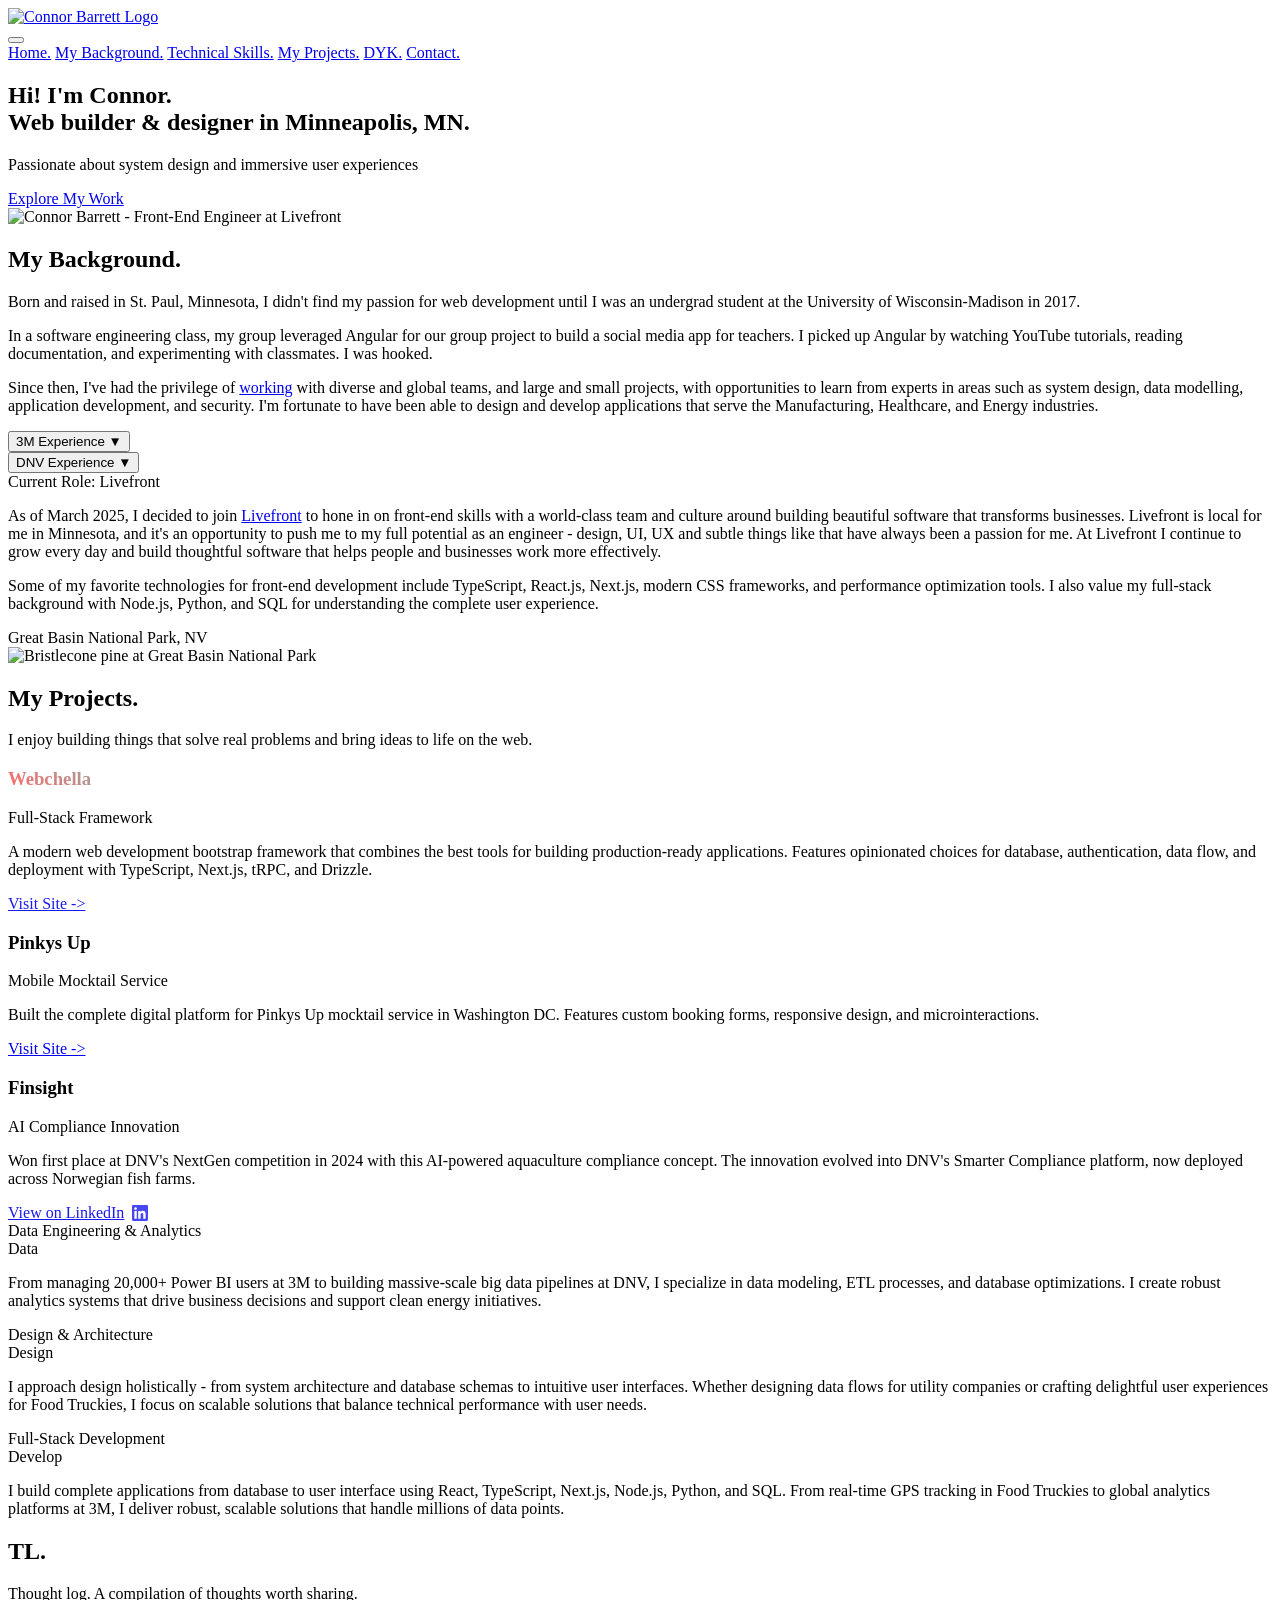
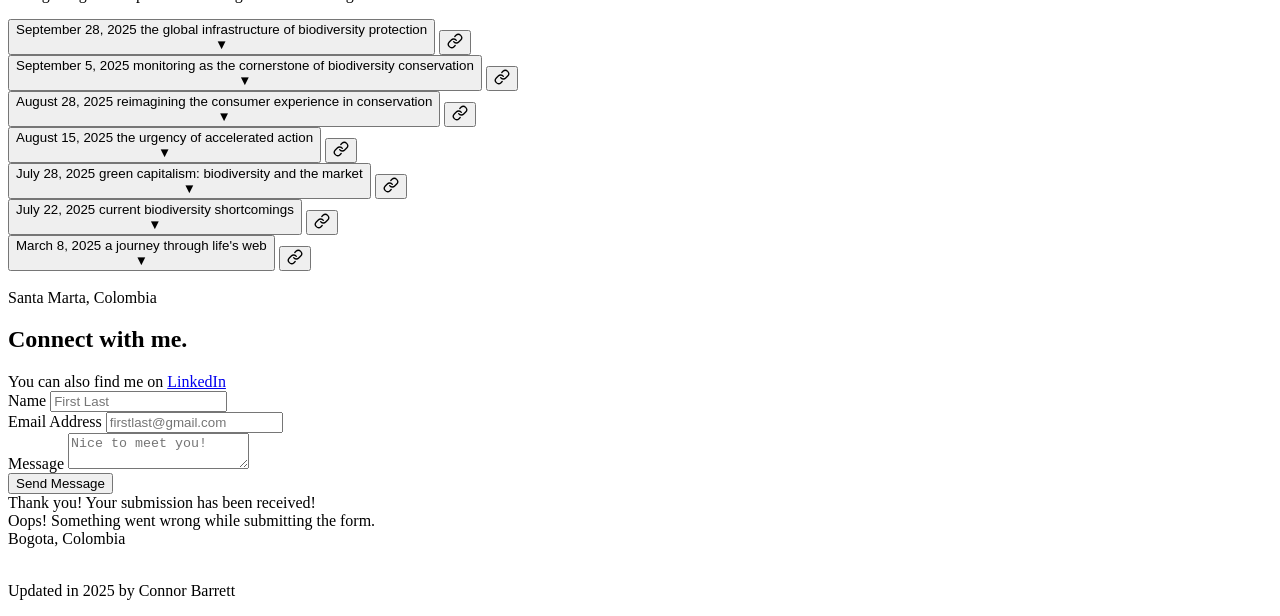
==== index.html @ 0212b841 "shipp" ====
<!DOCTYPE html>
<!--  Last Published: Fri Oct 13 2023 16:40:51 GMT+0000 (Coordinated Universal Time)  -->
<html
	data-wf-page="64d5a9bb33025ace07b22f1d"
	data-wf-site="64d5a9bb33025ace07b22ef1"
	lang="en"
>
	<head>
		<!-- Meta Tags -->
		<meta charset="utf-8" />
		<meta name="viewport" content="width=device-width, initial-scale=1" />
		<meta name="generator" content="Webflow" />
		
			<!-- Page Title & Description -->
	<title>Connor Barrett - Engineering and Design</title>
	<meta name="description" content="Engineering and Design based in Minneapolis, MN. Passionate about crafting exceptional digital products and innovative solutions. I specialize in full-stack development, thoughtful design, and user-centered technology." />
		
			<!-- Open Graph / Facebook -->
	<meta property="og:type" content="website" />
	<meta property="og:title" content="Connor Barrett - Engineering and Design" />
	<meta property="og:description" content="Engineering and Design based in Minneapolis, MN. Passionate about crafting exceptional digital products and innovative solutions. I specialize in full-stack development, thoughtful design, and user-centered technology." />
		
			<!-- Twitter -->
	<meta name="twitter:card" content="summary_large_image" />
	<meta property="twitter:title" content="Connor Barrett - Engineering and Design" />
	<meta property="twitter:description" content="Engineering and Design based in Minneapolis, MN. Passionate about crafting exceptional digital products and innovative solutions. I specialize in full-stack development, thoughtful design, and user-centered technology." />
		
		<!-- Stylesheets -->
		<link href="css/normalize.css" rel="stylesheet" type="text/css" />
		<link href="css/webflow.css" rel="stylesheet" type="text/css" />
		<link href="css/connor-freelance-portfolio-23-24.webflow.css" rel="stylesheet" type="text/css" />
		
		<!-- Font Loading -->
		<link href="https://fonts.googleapis.com" rel="preconnect" />
		<link href="https://fonts.gstatic.com" rel="preconnect" crossorigin="anonymous" />
		<script src="https://ajax.googleapis.com/ajax/libs/webfont/1.6.26/webfont.js" type="text/javascript"></script>
		<script type="text/javascript">
			WebFont.load({
				google: { families: ['Manrope:200,300'] },
			});
		</script>
		
		<!-- Webflow Touch Detection -->
		<script type="text/javascript">
			!(function (o, c) {
				var n = c.documentElement,
					t = ' w-mod-';
				(n.className += t + 'js'),
					('ontouchstart' in o ||
						(o.DocumentTouch && c instanceof DocumentTouch)) &&
						(n.className += t + 'touch');
			})(window, document);
		</script>
		
		<!-- Favicons -->
		<link href="images/favicon.jpg" rel="shortcut icon" type="image/x-icon" />
		<link href="images/webclip.jpg" rel="apple-touch-icon" />
	</head>
	<body class="body">
		<div class="page-wrapper">
			<!-- Navigation -->
			<nav class="navigation">
				<div class="container navigation w-container">
					<a href="#home-section" class="logo-link-block w-nav-brand" aria-label="Connor Barrett - Home">
						<img src="images/Logo.svg" loading="lazy" alt="Connor Barrett Logo" class="logo" />
					</a>
					
					<!-- Mobile Menu Toggle -->
					<div class="nav-menu-button-wrapper">
						<button 
							data-w-id="2a9767e0-55f4-2442-1fa4-bc8a669dc476"
							class="burger-icon"
							aria-label="Toggle Navigation Menu"
						>
							<div data-w-id="2a9767e0-55f4-2442-1fa4-bc8a669dc477" class="line"></div>
							<div data-w-id="2a9767e0-55f4-2442-1fa4-bc8a669dc478" class="line"></div>
							<div data-w-id="2a9767e0-55f4-2442-1fa4-bc8a669dc479" class="line"></div>
						</button>
						</div>
					</div>
				
				<!-- Mobile Navigation Menu -->
				<div class="nav-menu">
					<div class="nav-menu-links">
						<a href="#home-section" class="navlink mobile">Home.</a>
						<a href="#about-me-section" class="navlink mobile">My Background.</a>
						<a href="#technical-skills-section" class="navlink mobile">Technical Skills.</a>
						<a href="#work-section" class="navlink mobile">My Projects.</a>
						<a href="#thoughts-section" class="navlink mobile">DYK.</a>
						<a href="#contact-section" class="navlink mobile">Contact.</a>
					</div>
				</div>
			</nav>
			<!-- Hero Section -->
			<section id="home-section" class="header-section">
				<div class="container w-container">
					<div class="w-layout-grid hero-grid">
						<div id="w-node-b05ffe6e-9861-f0a0-88b8-6a9b6815ba67-07b22f1d" class="hero-content-wrapper">
							<h1 class="heading">
								Hi! I'm Connor.<br />
								Web builder & designer in Minneapolis, MN.
							</h1>
							<p class="hero-subtitle">
								Passionate about system design and immersive user experiences
							</p>
							<div class="hero-button-wrapper">
								<a href="#work-section" class="button primary w-button">
									Explore My Work
								</a>
							</div>
						</div>
						<div id="w-node-_3d297790-9ebf-1802-712e-7ce66433e97b-07b22f1d" class="hero-image-wrapper">
							<img
								src="images/mefrog.jpeg"
								loading="eager"
								height="500"
								alt="Connor Barrett - Front-End Engineer at Livefront"
								sizes="(max-width: 991px) 100vw, 331.18487548828125px"
								class="hero-image"
							/>
						</div>
					</div>
				</div>
			</section>

			<!-- About Me Section -->
			<section id="about-me-section" class="about-me-section">
        <div class="container w-container">
					<div class="w-layout-grid about-grid">
						<div id="w-node-b6344d16-67cd-8ffb-b37d-6e31b2d3bbd4-07b22f1d" class="about-content-block">
							<h2 class="heading-3">My Background.</h2>
							<p>
								Born and raised in St. Paul, Minnesota, I didn't find my passion for web development 
								until I was an undergrad student at the University of Wisconsin-Madison in 2017.
							</p>
							<p>
								In a software engineering class, my group leveraged Angular for our group project to 
								build a social media app for teachers. I picked up Angular by watching YouTube tutorials, 
								reading documentation, and experimenting with classmates. I was hooked.
							</p>
							<p>
								Since then, I've had the privilege of 
								<a href="https://www.linkedin.com/in/connorbarrett97/" target="_blank" class="link-4" rel="noopener">working</a>
								with diverse and global teams, and large and small projects, with opportunities to learn 
								from experts in areas such as system design, data modelling, application development, and security. 
								I'm fortunate to have been able to design and develop applications that serve the Manufacturing, 
								Healthcare, and Energy industries.
							</p>
							
							<!-- Expandable Experience Sections -->
							<div class="experience-accordion">
								<!-- 3M Experience -->
								<div class="experience-section">
									<button class="experience-toggle" onclick="toggleExperience('3m')">
										<span class="experience-title">3M Experience</span>
										<span class="experience-caret" id="caret-3m">▼</span>
									</button>
									<div class="experience-content" id="content-3m" style="display: none;">
										<p>
											Early in my career at <a href="https://www.3m.com/" target="_blank" class="link-2" rel="noopener">3M</a>, 
											I started scrappy and quickly grew into roles I never expected. I spearheaded internal web and mobile 
											projects for various business groups and the executive council, helping POC technologies for strategic 
											cloud providers and BI tooling for global operations. I became the global Power BI administrator, 
											overseeing more than 20,000 Power BI users and super users worldwide, while driving analytics and 
											strategic adoption of these tools across the company. Working out of the global headquarters in 
											Maplewood through COVID changes, my network grew quickly globally and I learned how to deliver 
											solutions that directly impact worldwide business operations.
										</p>
                </div>
              </div>

								<!-- DNV Experience -->
								<div class="experience-section">
									<button class="experience-toggle" onclick="toggleExperience('dnv')">
										<span class="experience-title">DNV Experience</span>
										<span class="experience-caret" id="caret-dnv">▼</span>
									</button>
									<div class="experience-content" id="content-dnv" style="display: none;">
										<p>
											Later, I moved to <a href="https://www.dnv.com/" target="_blank" class="link-2" rel="noopener">DNV</a> 
											where I was excited about the opportunity to lead web efforts for a highly talented engineering team 
											with great backend depth. I wore many hats across data engineering, data visualization, fullstack web 
											development, design, and infrastructure while building massive-scale systems that serve utility companies 
											across the US. We supported the data and analytics for massive energy efficiency and EV adoption programs 
											in an industry-leading way. Security became a huge focus for me at DNV, where I earned both green and red belt 
											certifications and mentored other engineers to gain security proficiency as cybersecurity became a core 
											business area for DNV in Europe and globally. I worked hard to enable modern experiences and reliable systems, 
											and we shared a passion for protecting the environment and supporting the clean energy transition at scale.
										</p>
										<p>
											I also won DNV's next-gen competition in the fall of 2024 in Oslo, Norway, where I worked in a team 
											of 4 with representation from Mexico, USA, UK, and Norway. We proposed a salmon farming analytics 
											solution to reduce salmon mortality through leveraging Akerbla's proprietary salmon testing data in 
											a tool that would give fish health experts everything they need to combat that crisis, expanding DNV's 
											presence in the aquaculture space where Norway dominates globally. We won that competition and the 
											project was funded to continue as an internal start-up.
										</p>
                </div>
              </div>

								<!-- Livefront Experience - Always Visible -->
								<div class="experience-section current-role">
									<div class="experience-title-static">Current Role: Livefront</div>
									<div class="experience-content-static">
										<p>
											As of March 2025, I decided to join <a href="https://www.livefront.com/" target="_blank" class="link-2" rel="noopener">Livefront</a> 
											to hone in on front-end skills with a world-class team and culture around building beautiful software 
											that transforms businesses. Livefront is local for me in Minnesota, and it's an opportunity to push 
											me to my full potential as an engineer - design, UI, UX and subtle things like that have always been 
											a passion for me. At Livefront I continue to grow every day and build thoughtful software that helps 
											people and businesses work more effectively.
										</p>
										<p>
											Some of my favorite technologies for front-end development include 
											TypeScript, React.js, Next.js, modern CSS frameworks, and performance optimization tools. 
											I also value my full-stack background with Node.js, Python, and SQL for understanding 
											the complete user experience.
							</p>
						</div>
									</div>
								</div>
									</div>
						<div class="clean-about-image-container">
										<div class="about-me-text-block">
											Great Basin National Park, NV
										</div>
										<img
											src="images/GreatBasinBristol.jpg"
											loading="lazy"
											width="1000"
								alt="Bristlecone pine at Great Basin National Park"
											srcset="
												images/GreatBasinBristol-p-500.jpg 500w,
												images/GreatBasinBristol.jpg       633w
											"
								sizes="(max-width: 991px) 100vw, 938.3333129882812px"
								class="clean-about-image"
										/>
						</div>
					</div>
				</div>
			</section>
			<!-- Projects Section -->
			<section id="work-section" class="work-section">
				<div class="container work-grid home w-container">
					<div class="w-layout-grid about-1-2-grid">
						<div
							id="w-node-_018a2444-cb25-d4d7-d8e2-d2c7281f2674-07b22f1d"
							class="work-section-wrapper"
						>
							<div class="work-content-wrapper">
								<h2 class="heading-2">My Projects.</h2>
								<p class="paragraph-2">
									I enjoy building things that solve real problems and 
									bring ideas to life on the web.
								</p>
							</div>
						</div>
						<div
							id="w-node-edc4a9d5-5b4b-f1f7-19f4-4e9c6376b2a2-07b22f1d"
							class="work-wrapper"
						>
							<div class="work-grid">
								<div class="work-project-wrapper">
									<div class="div-block-2">
										<h3 style="background: linear-gradient(45deg, #ff6b6b, #4ecdc4, #45b7d1, #96ceb4, #feca57, #ff9ff3, #54a0ff); -webkit-background-clip: text; -webkit-text-fill-color: transparent; background-clip: text;">Webchella</h3>
										<div class="role-wrapper">
											<div class="pinkys-up-label" style="color: var(--powder-blue);">
												Full-Stack Framework
											</div>
										</div>
										<p class="paragraph large">
											A modern web development bootstrap framework that combines the best tools for building production-ready applications. Features opinionated choices for database, authentication, data flow, and deployment with TypeScript, Next.js, tRPC, and Drizzle.
										</p>
									</div>
									<a
										href="https://webchella.dev/"
										target="_blank"
										class="pinkys-up-text-button w-inline-block"
										rel="noopener"
										style="opacity: 0.9;"
									>
										<div class="pinkys-up-button-visit-site" style="color: var(--powder-blue);">
											Visit Site -&gt;
										</div>
									</a>
								</div>
							</div>
							<div class="work-grid">
								<div class="work-project-wrapper">
									<div class="div-block-2">
										<h3>Pinkys Up</h3>
										<div class="role-wrapper">
											<div class="pinkys-up-label">
												Mobile Mocktail Service
											</div>
										</div>
										<p class="paragraph large">
											Built the complete digital platform for Pinkys Up mocktail service in Washington DC. 
											Features custom booking forms, responsive design, and microinteractions.
										</p>
									</div>
									<a
										href="https://www.pinkysup.social/"
										target="_blank"
										class="pinkys-up-text-button w-inline-block"
										rel="noopener"
									>
										<div class="pinkys-up-button-visit-site">
											Visit Site -&gt;
										</div>
									</a>
								</div>
							</div>
							<div class="work-grid">
								<div class="work-project-wrapper">
									<div class="div-block-2">
										<h3>Finsight</h3>
										<div class="role-wrapper">
											<div class="pinkys-up-label" style="color: var(--powder-blue);">
												AI Compliance Innovation
											</div>
										</div>
										<p class="paragraph large">
											Won first place at DNV's NextGen competition in 2024 with this AI-powered aquaculture 
											compliance concept. The innovation evolved into DNV's Smarter Compliance platform, now 
											deployed across Norwegian fish farms.
										</p>
									</div>
									<a
										href="https://www.linkedin.com/posts/remi-eriksen_decarbonization-digitalization-ai-ugcPost-7240029115322449922-hwOx"
										target="_blank"
										class="pinkys-up-text-button w-inline-block"
										rel="noopener"
										style="opacity: 0.9;"
									>
										<div class="pinkys-up-button-visit-site" style="color: var(--powder-blue); display: flex; align-items: center; gap: 8px;">
											<span>View on LinkedIn</span>
											<svg width="16" height="16" viewBox="0 0 24 24" fill="currentColor" style="opacity: 0.8;">
												<path d="M20.447 20.452h-3.554v-5.569c0-1.328-.027-3.037-1.852-3.037-1.853 0-2.136 1.445-2.136 2.939v5.667H9.351V9h3.414v1.561h.046c.477-.9 1.637-1.85 3.37-1.85 3.601 0 4.267 2.37 4.267 5.455v6.286zM5.337 7.433c-1.144 0-2.063-.926-2.063-2.065 0-1.138.92-2.063 2.063-2.063 1.14 0 2.064.925 2.064 2.063 0 1.139-.925 2.065-2.064 2.065zm1.782 13.019H3.555V9h3.564v11.452zM22.225 0H1.771C.792 0 0 .774 0 1.729v20.542C0 23.227.792 24 1.771 24h20.451C23.2 24 24 23.227 24 22.271V1.729C24 .774 23.2 0 22.222 0h.003z"/>
											</svg>
										</div>
									</a>
								</div>
							</div>
						</div>
					</div>
				</div>
			</section>
			<!-- Technical Skills Section -->
			<section id="technical-skills-section" class="services-detailed-section">
				<div class="container w-container">
					<div class="w-layout-grid pricing-grid">
						<div
							id="w-node-fa12bce4-c423-531b-b444-36b922574f55-07b22f1d"
							class="data-pricing-block"
						>
							<div class="pricing-card">
								<div class="pricing-header">
									<div class="engineering-price-info">
										Data Engineering &amp; Analytics
									</div>
									<div class="price-tag">Data</div>
								</div>
								<p class="pricing-paragraph">
									From managing 20,000+ Power BI users at 3M to building massive-scale 
									big data pipelines at DNV, I specialize in data modeling, ETL processes, 
									and database optimizations. I create robust analytics systems that 
									drive business decisions and support clean energy initiatives.
								</p>
							</div>
						</div>
						<div
							id="w-node-_3f0e463a-9b9d-a823-cd01-340af8b90448-07b22f1d"
							class="ux-pricing-block"
						>
							<div class="pricing-card">
								<div class="pricing-header">
									<div class="ux-price-info">
										Design &amp; Architecture
									</div>
									<div class="price-tag">Design</div>
								</div>
								<p class="pricing-paragraph">
									I approach design holistically - from system architecture and database 
									schemas to intuitive user interfaces. Whether designing data flows for 
									utility companies or crafting delightful user experiences for Food Truckies, 
									I focus on scalable solutions that balance technical performance with user needs.
								</p>
							</div>
						</div>
						<div
							id="w-node-_8953ced6-d010-3fdd-ed02-9ec3e64f897f-07b22f1d"
							class="web-dev-pricing-block"
						>
							<div class="pricing-card">
								<div class="pricing-header">
									<div class="dev-pricing-title">
										Full-Stack Development
									</div>
									<div class="price-tag">Develop</div>
								</div>
								<p class="pricing-paragraph">
									I build complete applications from database to user interface using 
									React, TypeScript, Next.js, Node.js, Python, and SQL. From real-time 
									GPS tracking in Food Truckies to global analytics platforms at 3M, 
									I deliver robust, scalable solutions that handle millions of data points.
								</p>
							</div>
						</div>
					</div>
				</div>
			</section>
			<!-- Thoughts Section -->
			<section id="thoughts-section" class="work-section dyk-section">
				<div class="container work-grid home w-container">
					<div class="w-layout-grid about-1-2-grid">
						<div class="work-section-wrapper">
							<div class="work-content-wrapper">
								<h2 class="heading-2">TL.</h2>
								<p class="paragraph-2">
									Thought log. A compilation of thoughts worth sharing.
								</p>
							</div>
						</div>
						<div class="work-wrapper">
							<div class="work-grid">
								<div class="work-project-wrapper dyk-coming-soon">
									<div class="div-block-2">
										<!-- First Article (Newest): The Global Infrastructure of Biodiversity Protection -->
										<div class="experience-section article-entry" id="global-infrastructure-biodiversity-protection">
											<div class="article-header">
												<button class="experience-toggle article-toggle" onclick="toggleArticle('global-infrastructure-biodiversity-protection')" aria-label="Toggle Global Infrastructure article">
													<div class="article-title-container">
														<span class="article-date">September 28, 2025</span>
														<span class="experience-title">the global infrastructure of biodiversity protection</span>
													</div>
													<span class="experience-caret" id="global-infrastructure-biodiversity-protection-caret">▼</span>
												</button>
												<button 
													class="article-share-button" 
													onclick="copyArticleLink('global-infrastructure-biodiversity-protection')" 
													aria-label="Copy article link"
													title="Copy link"
													id="global-infrastructure-biodiversity-protection-share-btn"
												>
													<svg class="link-icon" width="16" height="16" viewBox="0 0 24 24" fill="none" stroke="currentColor" stroke-width="2" stroke-linecap="round" stroke-linejoin="round">
														<path d="M10 13a5 5 0 0 0 7.54.54l3-3a5 5 0 0 0-7.07-7.07l-1.72 1.71"></path>
														<path d="M14 11a5 5 0 0 0-7.54-.54l-3 3a5 5 0 0 0 7.07 7.07l1.71-1.71"></path>
													</svg>
													<svg class="check-icon" width="16" height="16" viewBox="0 0 24 24" fill="none" stroke="currentColor" stroke-width="2" stroke-linecap="round" stroke-linejoin="round" style="display: none;">
														<polyline points="20 6 9 17 4 12"></polyline>
													</svg>
												</button>
											</div>
											<div class="experience-content" id="global-infrastructure-biodiversity-protection-content" style="display: none;">
												<p class="paragraph large">
													Around the world, conservation efforts are increasingly combining traditional ecological knowledge with modern technology. From indigenous territories in the Amazon to community-managed forests in Asia, local communities are using satellite imagery, species tracking, and digital platforms to protect ecosystems their ancestors have stewarded for generations. This represents an unprecedented global movement to protect Earth's biodiversity—a movement that spans continents, connects markets, and combines ancient wisdom with cutting-edge technology.
												</p>
												<h4 style="margin-top: 30px;">Global Framework and International Policy</h4>
												<p class="paragraph large">
													The Convention on Biological Diversity (CBD) serves as the cornerstone of international biodiversity protection. Established at the 1992 Rio Earth Summit and now encompassing 196 parties, the CBD coordinates global action through three fundamental objectives: conserving biodiversity, ensuring sustainable resource use, and promoting equitable benefit sharing.
												</p>
												<p class="paragraph large">
													December 2022 marked a watershed moment with the Kunming-Montreal Global Biodiversity Framework (GBF) at COP15. The framework established 23 concrete targets for 2030, including the protection of 30% of Earth's land and oceans, reduction of invasive species introduction by 50%, and mobilization of $200 billion annually for conservation. Perhaps most ambitiously, it calls for redirecting $500 billion in harmful subsidies toward nature-positive activities.
												</p>
												<p class="paragraph large">
													Supporting this framework, the United Nations Development Programme (UNDP) operates the crucial Biodiversity and Ecosystem Services Network (BES-Net) in over 40 countries. The UNEP World Conservation Monitoring Centre (UNEP-WCMC) provides technical infrastructure through its Integrated Biodiversity Assessment Tool (IBAT), tracking data for over 1.2 million species across 265,000 protected sites.
												</p>
												<h4 style="margin-top: 30px;">Regional Policy and Implementation</h4>
												<p class="paragraph large">
													The European Union leads in regulatory frameworks through several groundbreaking initiatives. The Corporate Sustainability Reporting Directive (CSRD) mandates detailed biodiversity impact reporting from companies. The EU Taxonomy for Sustainable Activities provides the world's first comprehensive framework for classifying environmentally sustainable economic activities.
												</p>
												<p class="paragraph large">
													Brazil's Indigenous Territories Program demonstrates remarkable success in community-based conservation, managing 6.4 million hectares and achieving a 66% reduction in deforestation within protected areas. The program combines traditional knowledge with modern monitoring techniques, serving as a model for indigenous-led conservation globally.
												</p>
												<p class="paragraph large">
													Costa Rica's Payments for Environmental Services (PES) program shows how national policy can drive landscape-scale restoration. Through direct payments to landowners for ecosystem services, Costa Rica has increased its forest cover from 21% to 60% of national territory. This success has inspired over 40 countries to develop similar programs.
												</p>
												<h4 style="margin-top: 30px;">The Voluntary Biodiversity Credit Market</h4>
												<p class="paragraph large">
													The voluntary biodiversity credit (VBC) market represents a crucial innovation in conservation finance, currently valued at $3.5 billion and projected to reach $18 billion by 2030. Unlike carbon credits, which measure a single metric, biodiversity credits must account for multiple factors including ecosystem health, species richness, and community benefits.
												</p>
												<p class="paragraph large">
													The VBC market operates through four interconnected components: supply side project developers, demand side corporate buyers, market enablers like technology platforms, and market integrity organizations ensuring credibility and transparency.
												</p>
												<p class="paragraph large">
													European Credit Initiatives include Finland's Habitat Bank pioneering regulatory-driven biodiversity credits, the UK Environment Bank's platform facilitating mandatory biodiversity net gain, and Switzerland's RSBC developing credits for alpine ecosystem restoration.
												</p>
												<p class="paragraph large">
													The VBC market faces several key challenges: the need for standardized biodiversity metrics, high transaction costs for small projects, complex verification requirements, and limited market liquidity. Emerging solutions include simplified validation processes, technology-enabled monitoring, integrated carbon-biodiversity credits, and blockchain-based transparency systems.
												</p>
												<h4 style="margin-top: 30px;">Private Sector Leadership</h4>
												<p class="paragraph large">
													The Taskforce on Nature-related Financial Disclosures (TNFD) leads transformation through its comprehensive framework for assessing and reporting nature-related risks. Released in March 2024, the TNFD framework provides standardized metrics for measuring biodiversity impact and guidance for incorporating biodiversity into business strategies.
												</p>
												<p class="paragraph large">
													The Business for Nature coalition, representing companies with combined revenue exceeding $4.1 trillion, advocates for stronger policy action on biodiversity. The Finance for Biodiversity Pledge, signed by over 110 financial institutions representing €16.5 trillion in assets, demonstrates the financial sector's growing engagement.
												</p>
												<p class="paragraph large">
													Industry-specific innovations show promise. Agricultural companies like Olam International pioneer landscape-level approaches through their AtSource platform providing transparency across 30 countries. Mining companies partner with conservation organizations to ensure net positive impact on biodiversity. The fashion industry's Fashion Pact commits to zero deforestation and protecting critical ecosystems.
												</p>
												<h4 style="margin-top: 30px;">Technology & Innovation</h4>
												<p class="paragraph large">
													Technological advancement is transforming how we monitor and protect biodiversity. The Global Forest Watch platform combines satellite technology with ground-level data to provide real-time forest monitoring, processing over 10 million new data points daily.
												</p>
												<p class="paragraph large">
													Environmental DNA (eDNA) analysis has revolutionized species monitoring, reducing costs by 40% since 2020 while dramatically improving detection accuracy. Companies like NatureMetrics and Spygen are scaling this technology globally, making comprehensive biodiversity assessment more accessible.
												</p>
												<p class="paragraph large">
													The Global Biodiversity Information Facility (GBIF) now provides free access to over 2.1 billion species occurrence records, while platforms like iNaturalist enable citizen science contributions to global biodiversity monitoring.
												</p>
												<p class="paragraph large">
													Different regions show varying approaches to technology adoption. Brazil's PRODES and DETER systems set new standards for national-scale monitoring, combining satellite data with machine learning. India's M-STrIPES platform enables real-time monitoring of tiger populations. European technology leadership shows in advanced integration platforms like the EU Knowledge Centre for Biodiversity.
												</p>
												<h4 style="margin-top: 30px;">Challenges & Future Pathways</h4>
												<p class="paragraph large">
													Despite significant progress, crucial challenges remain. The North-South divide remains critical: while the Global South hosts most of Earth's biodiversity, the Global North controls most financial and technical resources. The Global Environmental Facility (GEF) works to bridge this gap, having provided over $23 billion in grants and mobilized $129 billion in co-financing since 1992.
												</p>
												<p class="paragraph large">
													Market access presents another significant challenge. Complex credit validation requirements and high transaction costs often exclude smaller projects and communities from biodiversity markets. Innovation in financing mechanisms shows promise through public-private partnerships like the Tropical Forest Finance Facility.
												</p>
												<p class="paragraph large">
													Success in global biodiversity protection requires unprecedented collaboration across sectors, regions, and worldviews. Key priorities include simplifying market access while maintaining integrity, strengthening South-South cooperation, building technical capacity in biodiversity-rich regions, developing appropriate technology solutions, and ensuring equitable benefit sharing.
												</p>
												<p class="paragraph large">
													The infrastructure for global biodiversity protection continues to evolve, combining policy frameworks with market mechanisms, technological tools with community programs. Each region contributes unique strengths: the Global South's biodiversity wealth and traditional knowledge, the Global North's technical innovation and financial resources.
												</p>
												<p class="paragraph large">
													The future of biodiversity conservation lies in this synthesis: locally rooted initiatives connected through global networks, powered by technology, and guided by both traditional wisdom and scientific innovation. When multiplied across continents and cultures, these efforts show how humanity is learning to be better guardians of Earth's irreplaceable biodiversity.
												</p>
											</div>
										</div>
										
										<!-- Second Article: Monitoring as the Cornerstone -->
										<div class="experience-section article-entry" id="monitoring-as-the-cornerstone">
											<div class="article-header">
												<button class="experience-toggle article-toggle" onclick="toggleArticle('monitoring-as-the-cornerstone')" aria-label="Toggle Monitoring as the Cornerstone article">
													<div class="article-title-container">
														<span class="article-date">September 5, 2025</span>
														<span class="experience-title">monitoring as the cornerstone of biodiversity conservation</span>
													</div>
													<span class="experience-caret" id="monitoring-as-the-cornerstone-caret">▼</span>
												</button>
												<button 
													class="article-share-button" 
													onclick="copyArticleLink('monitoring-as-the-cornerstone')" 
													aria-label="Copy article link"
													title="Copy link"
													id="monitoring-as-the-cornerstone-share-btn"
												>
													<svg class="link-icon" width="16" height="16" viewBox="0 0 24 24" fill="none" stroke="currentColor" stroke-width="2" stroke-linecap="round" stroke-linejoin="round">
														<path d="M10 13a5 5 0 0 0 7.54.54l3-3a5 5 0 0 0-7.07-7.07l-1.72 1.71"></path>
														<path d="M14 11a5 5 0 0 0-7.54-.54l-3 3a5 5 0 0 0 7.07 7.07l1.71-1.71"></path>
													</svg>
													<svg class="check-icon" width="16" height="16" viewBox="0 0 24 24" fill="none" stroke="currentColor" stroke-width="2" stroke-linecap="round" stroke-linejoin="round" style="display: none;">
														<polyline points="20 6 9 17 4 12"></polyline>
													</svg>
												</button>
											</div>
											<div class="experience-content" id="monitoring-as-the-cornerstone-content" style="display: none;">
												<p class="paragraph large">
													In the evolving landscape of voluntary biodiversity markets, much of the framework for addressing environmental challenges is informed by the carbon credit system. Tools like Measurement, Reporting, and Verification (MRV) have provided essential structure and accountability, enabling quantifiable outcomes in complex ecosystems. Yet biodiversity defies simple quantification. Unlike carbon, which can be measured in tons, biodiversity is dynamic, relational, and deeply tied to the ecosystems and communities that sustain it.
												</p>
												<p class="paragraph large">
													While all aspects of MRV—measurement, reporting, and verification—are complementary and necessary, I believe monitoring deserves special emphasis in biodiversity conservation. By centering monitoring as a cornerstone, we can develop scalable, innovative solutions like environmental DNA (eDNA) that provide the transparency and adaptability needed to meet the complexity of nature's systems.
												</p>
												<h4 style="margin-top: 30px;">Where Transactions Fall Short</h4>
												<p class="paragraph large">
													Biodiversity resists being reduced to neat metrics. Current systems often break nature into quantifiable units: trees planted, hectares restored, or species protected within a specific timeline. While these metrics are critical for accountability, they fail to capture the intricate, fluid relationships within ecosystems.
												</p>
												<p class="paragraph large">
													A forest isn't just a collection of trees; it's a vibrant network of plants, animals, fungi, and microbes that depend on each other for survival. A tree planted today may burn down tomorrow, and a wetland restored this year might degrade without continuous care. Viewing conservation as a series of isolated transactions risks losing sight of the long-term responsibility ecosystems require.
												</p>
												<p class="paragraph large">
													This transactional framework also places a heavy burden on reporting and verification. These components are vital for trust but often require rigid compliance that can alienate the very stewards—local and Indigenous communities—who possess deep ecological knowledge.
												</p>
												<h4 style="margin-top: 30px;">A Shift Toward Relationships</h4>
												<p class="paragraph large">
													A relational approach to biodiversity conservation reframes the process as ongoing partnerships with ecosystems rather than one-time interventions. Instead of focusing solely on short-term actions like planting trees or purchasing credits, this model emphasizes sustained commitments to the health and resilience of ecosystems.
												</p>
												<p class="paragraph large">
													Recurring contributions—such as monthly support for specific ecosystems—could provide predictable funding streams while mirroring the cycles of nature. This approach aligns with the reality that ecosystems need time and continuity to recover, adapt, and thrive.
												</p>
												<p class="paragraph large">
													Central to this shift is trust. Indigenous communities, who steward 80% of the world's biodiversity, hold unparalleled knowledge about their ecosystems. Building respectful, collaborative relationships with these communities is likely more impactful than rigid verification processes. Trust reduces the emphasis on exhaustive reporting, creating space for meaningful partnerships focused on ecological health.
												</p>
												<h4 style="margin-top: 30px;">eDNA: A Brilliant, Scalable Solution</h4>
												<p class="paragraph large">
													Among the most promising innovations in biodiversity monitoring is environmental DNA (eDNA). This groundbreaking technology can detect thousands of species from a single sample, offering an unparalleled ability to track biodiversity comprehensively.
												</p>
												<p class="paragraph large">
													What makes eDNA so compelling?
												</p>
												<p class="paragraph large">
													<strong>Comprehensive Insights:</strong> Unlike methods that focus on single metrics, eDNA provides a "tree of life" perspective, detecting everything from microbes to megafauna. It offers a snapshot of an ecosystem's overall health.
												</p>
												<p class="paragraph large">
													<strong>Scalability and Simplicity:</strong> Collecting and analyzing water, soil, or air samples is cost-effective and doesn't require invasive fieldwork or sophisticated infrastructure, making it far more scalable than many other tools.
												</p>
												<p class="paragraph large">
													<strong>Periodic Monitoring:</strong> eDNA doesn't require constant real-time tracking. Periodic sampling can establish meaningful benchmarks and track biodiversity trends over time, reducing costs and complexity.
												</p>
												<p class="paragraph large">
													<strong>Integration Potential:</strong> eDNA complements other technologies, such as remote sensing and bioacoustic monitoring, to provide a full-stack view of ecosystem health.
												</p>
												<h4 style="margin-top: 30px;">Bioacoustics and Imaging: Powerful but Demanding</h4>
												<p class="paragraph large">
													Bioacoustic monitoring and satellite imaging are equally transformative tools but often require vast technological capabilities and significant processing power.
												</p>
												<p class="paragraph large">
													Bioacoustics, which involves recording and analyzing soundscapes to detect species presence and biodiversity health, generates enormous amounts of data that must be processed and interpreted by sophisticated algorithms.
												</p>
												<p class="paragraph large">
													Satellite imaging, while excellent for tracking land-use changes and habitat restoration, requires advanced infrastructure and expertise to analyze high-resolution imagery effectively.
												</p>
												<p class="paragraph large">
													Currently, these technologies are expensive and less accessible to smaller organizations or communities. However, with the rise of AI, these barriers are beginning to break down. AI-driven advancements are making it easier to process and analyze large datasets, lowering costs and increasing accessibility. For instance, automated sound classification and machine learning algorithms can sift through bioacoustic data more efficiently, while AI-powered image analysis can interpret satellite imagery faster and with greater accuracy.
												</p>
												<p class="paragraph large">
													As AI continues to evolve, these tools will become more effective, scalable, and widely available, enabling even resource-limited organizations to leverage cutting-edge monitoring technologies.
												</p>
												<h4 style="margin-top: 30px;">Monitoring as the Cornerstone of MRV</h4>
												<p class="paragraph large">
													While reporting and verification remain essential for building trust, monitoring can serve as the cornerstone of biodiversity conservation efforts. By focusing on long-term ecosystem trajectories rather than rigid, snapshot-based compliance, monitoring provides a more adaptive and holistic framework.
												</p>
												<p class="paragraph large">
													Technologies like eDNA, bioacoustics, and satellite imaging complement one another, offering a nuanced, multi-layered understanding of ecosystem health:
												</p>
												<p class="paragraph large">
													<strong>Remote sensing</strong> provides a macro view of deforestation, urban encroachment, or habitat restoration.
												</p>
												<p class="paragraph large">
													<strong>Bioacoustics</strong> records the acoustic signatures of species, creating a sonic map of biodiversity.
												</p>
												<p class="paragraph large">
													<strong>eDNA</strong> offers unparalleled depth by capturing the genetic fingerprints of entire ecosystems.
												</p>
												<p class="paragraph large">
													Together, these tools reduce the need for exhaustive, compliance-driven reporting and allow for a greater emphasis on adaptive management and trust-based collaboration.
												</p>
												<h4 style="margin-top: 30px;">Simplifying for Equitable Impact</h4>
												<p class="paragraph large">
													To create equitable and impactful biodiversity markets, simplifying MRV systems without diminishing their integrity is critical. By emphasizing monitoring while maintaining the complementary roles of reporting and verification, we can create a system that is equitable, transparent, and impactful.
												</p>
												<p class="paragraph large">
													Trust-based collaboration ensures that local stewards, often Indigenous and community-based organizations, can contribute meaningfully without being overwhelmed by the complexities of traditional systems. AI-powered tools, combined with accessible monitoring solutions like eDNA, make it easier to track and share progress without adding unnecessary burdens.
												</p>
												<h4 style="margin-top: 30px;">A Vision for Lasting Change</h4>
												<p class="paragraph large">
													For biodiversity conservation to thrive, it must go beyond transactional frameworks and embrace initiatives with broad ecological and social benefits. High-value projects like restoring mangroves or peatlands don't just sequester carbon—they enhance biodiversity, improve water quality, and support livelihoods.
												</p>
												<p class="paragraph large">
													Recurring, long-term commitments create predictable funding streams, ensuring these ecosystems receive the sustained care they need. Integrating monitoring into these efforts allows for adaptive, trust-based conservation that aligns with the realities of ecological recovery.
												</p>
												<h4 style="margin-top: 30px;">Monitoring Nature, Nurturing Trust</h4>
												<p class="paragraph large">
													Nature isn't static—it's relational, evolving, and interconnected. A monitoring-centered approach to biodiversity conservation, supported by innovations like eDNA, highlights the potential to simplify systems while deepening impact.
												</p>
												<p class="paragraph large">
													This isn't about replacing traditional MRV frameworks but complementing them. By emphasizing monitoring, we can create adaptive, transparent systems that foster trust and honor the complexity of ecosystems.
												</p>
												<p class="paragraph large">
													The question isn't just how we measure nature, but how we nurture it. By redefining conservation as a shared, sustained responsibility, we can ensure ecosystems continue to support life in all its forms—for generations to come.
												</p>
											</div>
										</div>
										
										<!-- Third Article: Reimagining the Consumer Experience -->
										<div class="experience-section article-entry" id="reimagining-the-consumer-experience">
											<div class="article-header">
												<button class="experience-toggle article-toggle" onclick="toggleArticle('reimagining-the-consumer-experience')" aria-label="Toggle Reimagining the Consumer Experience article">
													<div class="article-title-container">
														<span class="article-date">August 28, 2025</span>
														<span class="experience-title">reimagining the consumer experience in conservation</span>
													</div>
													<span class="experience-caret" id="reimagining-the-consumer-experience-caret">▼</span>
												</button>
												<button 
													class="article-share-button" 
													onclick="copyArticleLink('reimagining-the-consumer-experience')" 
													aria-label="Copy article link"
													title="Copy link"
													id="reimagining-the-consumer-experience-share-btn"
												>
													<svg class="link-icon" width="16" height="16" viewBox="0 0 24 24" fill="none" stroke="currentColor" stroke-width="2" stroke-linecap="round" stroke-linejoin="round">
														<path d="M10 13a5 5 0 0 0 7.54.54l3-3a5 5 0 0 0-7.07-7.07l-1.72 1.71"></path>
														<path d="M14 11a5 5 0 0 0-7.54-.54l-3 3a5 5 0 0 0 7.07 7.07l1.71-1.71"></path>
													</svg>
													<svg class="check-icon" width="16" height="16" viewBox="0 0 24 24" fill="none" stroke="currentColor" stroke-width="2" stroke-linecap="round" stroke-linejoin="round" style="display: none;">
														<polyline points="20 6 9 17 4 12"></polyline>
													</svg>
												</button>
											</div>
											<div class="experience-content" id="reimagining-the-consumer-experience-content" style="display: none;">
												<p class="paragraph large">
													Over the past two years, I've been diving into the world of biodiversity conservation. Not professionally, not as an expert, but as someone deeply curious—and concerned—about the health of our planet. What I've discovered is both inspiring and frustrating: this space is bursting with innovation, but it's also fragmented, confusing, and difficult to navigate as an individual wanting to contribute meaningfully.
												</p>
												<p class="paragraph large">
													We're facing the sixth great extinction, an unparalleled crisis of biodiversity loss. And while governments, organizations, and innovators are doing incredible work to protect nature, I can't help but feel there's a missing piece: the consumer experience. For someone like me, who cares but doesn't have a guidebook, figuring out where to contribute, what to support, and whether it will truly make a difference feels overwhelming.
												</p>
												<p class="paragraph large">
													This lack of clarity holds back not just people like me but potentially millions of individuals and companies who want to do more but don't know how.
												</p>
												<h4 style="margin-top: 30px;">A Confusing Landscape</h4>
												<p class="paragraph large">
													Let me paint you a picture of what I mean.
												</p>
												<p class="paragraph large">
													Imagine you want to contribute to protecting biodiversity—maybe because you care about rainforests, coral reefs, or the pollinators that make your food possible. You hear about "nature credits," a way to fund conservation efforts through financial contributions tied to specific environmental outcomes. It sounds promising, right?
												</p>
												<p class="paragraph large">
													But as you start digging, things get murky.
												</p>
												<p class="paragraph large">
													You discover there are dozens of credit programs, each with its own methodology, standards, and monitoring systems. Some focus on reforestation, others on species conservation, and others still on protecting wetlands or grasslands. You want to make an informed decision, but you're flooded with questions:
												</p>
												<p class="paragraph large">
													How do I know which projects are legitimate?
												</p>
												<p class="paragraph large">
													What's the difference between one credit and another?
												</p>
												<p class="paragraph large">
													How much of my money actually goes toward conservation?
												</p>
												<p class="paragraph large">
													How do I measure the impact of my contribution?
												</p>
												<p class="paragraph large">
													Even after two years of learning about this space, I still find these questions hard to answer. And if it's this confusing for someone actively interested in the topic, what about the average person or company just starting their journey?
												</p>
												<h4 style="margin-top: 30px;">A Vision for Change</h4>
												<p class="paragraph large">
													This complexity has got me thinking: what if the experience of contributing to biodiversity conservation could be as intuitive and empowering as managing your investments, fitness goals, or even your Spotify playlists?
												</p>
												<p class="paragraph large">
													I imagine a future where individuals and companies can create personalized "nature portfolios" tailored to their values and interests.
												</p>
												<p class="paragraph large">
													Here's what it could look like:
												</p>
												<p class="paragraph large">
													<strong>Personalized Preferences:</strong> You log into a platform and define your conservation priorities. Maybe you care about protecting rainforests in the Amazon, or maybe your heart is set on saving pollinators in your region. You might prioritize high-integrity projects with robust monitoring or prefer to support reforestation efforts with immediate carbon capture benefits.
												</p>
												<p class="paragraph large">
													<strong>Data-Driven Insights:</strong> The platform integrates biodiversity data from public sources, project reports, and real-time monitoring systems. You can see the impact of your contributions in clear, understandable terms—how much land was restored, how many species were protected, or how a habitat is recovering over time.
												</p>
												<p class="paragraph large">
													<strong>Flexible Contribution Options:</strong> Whether it's a one-time credit purchase, a subscription to support ongoing conservation, or a longer-term relationship with a specific project, you can choose how to give.
												</p>
												<p class="paragraph large">
													<strong>Interactive and Transparent:</strong> Contributors get access to live updates, interactive maps, and even community spaces where they can connect with other supporters or project teams. Imagine being able to chat with conservationists working on the ground or participate in group discussions about the latest monitoring results.
												</p>
												<p class="paragraph large">
													<strong>Gamification and Tracking:</strong> Your nature portfolio includes badges, milestones, and reports showing the cumulative impact of your contributions. Over time, you can see how much you've invested, the projects you've supported, and the difference you've helped make.
												</p>
												<h4 style="margin-top: 30px;">The Role of Technology</h4>
												<p class="paragraph large">
													This kind of platform isn't just a dream—it's possible, especially in the age of AI and advanced technology. AI could help match contributors to projects based on their preferences and values. It could analyze biodiversity data to predict which interventions will have the greatest impact.
												</p>
												<p class="paragraph large">
													Monitoring technologies like satellite imagery, eDNA sampling, and IoT sensors could provide real-time updates on project outcomes. Contributors could receive notifications when new species are spotted in a restored habitat or when deforestation in their chosen area slows to a halt.
												</p>
												<p class="paragraph large">
													The goal is to create a system that feels not only engaging but also trustworthy. Transparency is key—contributors should know exactly where their money is going and what it's achieving.
												</p>
												<h4 style="margin-top: 30px;">Why This Matters</h4>
												<p class="paragraph large">
													At its heart, this vision is about more than just making biodiversity conservation accessible. It's about fostering a deeper connection between people and the natural world. When contributors feel engaged, informed, and empowered, they're more likely to continue supporting conservation—and to inspire others to do the same.
												</p>
												<p class="paragraph large">
													And at scale, this approach could become a global biodiversity pulse, tracking the health of ecosystems and driving collective action. It could bring together data, projects, and people in a way that amplifies impact and accelerates progress.
												</p>
												<h4 style="margin-top: 30px;">A Call to Innovate</h4>
												<p class="paragraph large">
													This is just one idea of what the future could look like. But it raises an important question:
												</p>
												<p class="paragraph large">
													How else could we reimagine the consumer experience in nature conservation?
												</p>
												<p class="paragraph large">
													We're living in a critical moment. The sixth extinction is upon us, and we don't have the luxury of waiting for perfect policies or complete market regulation to solve the problem. We need innovation, collaboration, and bold thinking to empower individuals and companies to act now.
												</p>
												<p class="paragraph large">
													Whether through technology, storytelling, or creative incentives, the solutions we develop today could define the future of our planet. Let's make them count.
												</p>
											</div>
										</div>
										
										<!-- Fourth Article: The Urgency of Accelerated Action -->
										<div class="experience-section article-entry" id="the-urgency-of-accelerated-action">
											<div class="article-header">
												<button class="experience-toggle article-toggle" onclick="toggleArticle('the-urgency-of-accelerated-action')" aria-label="Toggle The Urgency of Accelerated Action article">
													<div class="article-title-container">
														<span class="article-date">August 15, 2025</span>
														<span class="experience-title">the urgency of accelerated action</span>
													</div>
													<span class="experience-caret" id="the-urgency-of-accelerated-action-caret">▼</span>
												</button>
												<button 
													class="article-share-button" 
													onclick="copyArticleLink('the-urgency-of-accelerated-action')" 
													aria-label="Copy article link"
													title="Copy link"
													id="the-urgency-of-accelerated-action-share-btn"
												>
													<svg class="link-icon" width="16" height="16" viewBox="0 0 24 24" fill="none" stroke="currentColor" stroke-width="2" stroke-linecap="round" stroke-linejoin="round">
														<path d="M10 13a5 5 0 0 0 7.54.54l3-3a5 5 0 0 0-7.07-7.07l-1.72 1.71"></path>
														<path d="M14 11a5 5 0 0 0-7.54-.54l-3 3a5 5 0 0 0 7.07 7.07l1.71-1.71"></path>
													</svg>
													<svg class="check-icon" width="16" height="16" viewBox="0 0 24 24" fill="none" stroke="currentColor" stroke-width="2" stroke-linecap="round" stroke-linejoin="round" style="display: none;">
														<polyline points="20 6 9 17 4 12"></polyline>
													</svg>
												</button>
											</div>
											<div class="experience-content" id="the-urgency-of-accelerated-action-content" style="display: none;">
												<p class="paragraph large">
													We've explored the importance of biodiversity, examined the shortcomings of current conservation efforts, and analyzed the promises and pitfalls of green capitalism. Yet despite the strides made, the alarming rate of biodiversity loss continues, signaling that existing efforts are not enough. This calls for urgent, accelerated action to address the drivers of this crisis and create meaningful, large-scale impact.
												</p>
												<h4 style="margin-top: 30px;">The Current State of Biodiversity Loss</h4>
												<p class="paragraph large">
													Every day, ecosystems grow quieter. Forests shrink, species vanish, and the intricate web of life on Earth frays. Despite decades of conservation initiatives and billions of dollars invested, the numbers remain stark:
												</p>
												<p class="paragraph large">
													<strong>Habitat destruction</strong> continues at a devastating pace. The World Wildlife Fund (WWF) reports that we're losing 18.7 million acres of forest annually—equivalent to 27 soccer fields every minute.
												</p>
												<p class="paragraph large">
													<strong>Climate change</strong> is reshaping ecosystems faster than species can adapt. The Intergovernmental Panel on Climate Change (IPCC) warns that a 1.5–2.5°C rise in global temperatures could put up to 30% of species at risk of extinction.
												</p>
												<p class="paragraph large">
													<strong>Pollution</strong> from plastics and chemicals contaminates ecosystems worldwide. The United Nations estimates 8 million tons of plastic enter the oceans each year, choking marine life and disrupting food chains.
												</p>
												<p class="paragraph large">
													<strong>Overexploitation</strong>, including overfishing and illegal wildlife trade, has driven vertebrate populations down by an average of 68% since 1970, according to WWF's Living Planet Report.
												</p>
												<p class="paragraph large">
													<strong>Invasive species</strong>, often introduced by human activity, contribute to nearly 40% of known extinctions, as documented by the International Union for Conservation of Nature (IUCN).
												</p>
												<p class="paragraph large">
													These drivers of biodiversity loss are not new, yet they persist—and in some cases, intensify—despite our efforts.
												</p>
												<h4 style="margin-top: 30px;">Why Are Current Efforts Falling Short?</h4>
												<p class="paragraph large">
													If conservation is a global priority, why are we still losing species at this rate? The answer lies in the scale, structure, and scope of current efforts.
												</p>
												<p class="paragraph large">
													<strong>Lack of Scale:</strong> Many conservation projects focus on local issues without addressing the global nature of biodiversity loss. While these efforts are vital, they often fail to connect into a cohesive, large-scale strategy.
												</p>
												<p class="paragraph large">
													<strong>Chronic Underfunding:</strong> Conservation efforts are perpetually underfunded. A 2018 study in Science estimated that an additional $76 billion per year is needed to adequately protect biodiversity.
												</p>
												<p class="paragraph large">
													<strong>Policy Gaps and Weak Enforcement:</strong> Even where policies exist, enforcement often falls short due to insufficient resources, corruption, or competing priorities.
												</p>
												<p class="paragraph large">
													<strong>Disconnection from Broader Systems:</strong> Biodiversity conservation is frequently siloed, treated as separate from agriculture, urban planning, and industrial development, rather than integrated into these systems.
												</p>
												<p class="paragraph large">
													<strong>Low Public Awareness:</strong> Many people remain unaware of the scale of biodiversity loss or the role they can play in reversing it. Public support is essential for driving political and economic change.
												</p>
												<p class="paragraph large">
													The fragmented and under-resourced nature of these efforts underscores the urgent need for new approaches that can scale solutions to meet the magnitude of the crisis.
												</p>
												<h4 style="margin-top: 30px;">Opportunities to Drive Change</h4>
												<p class="paragraph large">
													Despite these challenges, there is immense potential to transform conservation efforts into more impactful, coordinated, and sustainable initiatives. Here's how:
												</p>
												<p class="paragraph large">
													<strong>Transparent, Impactful Projects:</strong> Technology can bring transparency to conservation, ensuring resources are directed toward projects with proven outcomes. Real-time monitoring and data sharing can build trust and accountability.
												</p>
												<p class="paragraph large">
													<strong>Public Engagement and Gamification:</strong> Motivating individuals through gamified conservation—challenges, leaderboards, and rewards—can make biodiversity protection more accessible and engaging.
												</p>
												<p class="paragraph large">
													<strong>Consumer-Focused Conservation:</strong> By verifying and promoting businesses with genuine sustainability commitments, consumers can shift market dynamics and reward companies prioritizing biodiversity over profit.
												</p>
												<p class="paragraph large">
													<strong>Advanced Technology:</strong> Tools like remote sensing, AI, and genetic mapping offer unprecedented opportunities to monitor biodiversity, track illegal activities, and predict future challenges.
												</p>
												<p class="paragraph large">
													<strong>Integrating Conservation into Development:</strong> Biodiversity must be a core consideration in economic planning, from sustainable agriculture to urban development. Policies should balance ecological needs with growth.
												</p>
												<p class="paragraph large">
													<strong>Strengthening Policies and Enforcement:</strong> Governments must enforce robust regulations and close legal loopholes that allow harmful activities to persist.
												</p>
												<p class="paragraph large">
													<strong>Global Cooperation:</strong> Biodiversity loss is a global issue requiring coordinated international efforts. Sharing resources, knowledge, and strategies can amplify the impact of conservation initiatives.
												</p>
												<p class="paragraph large">
													<strong>Increased Funding:</strong> Conservation funding must increase significantly. According to the United Nations Environment Programme (UNEP), global biodiversity funding needs to rise fivefold to meet critical targets.
												</p>
												<h4 style="margin-top: 30px;">Why Accelerated Action Matters</h4>
												<p class="paragraph large">
													Biodiversity loss isn't just about disappearing species—it's about the collapse of ecosystems that sustain life on Earth, including our own. The longer we wait, the harder it becomes to reverse the damage. Accelerated action means scaling up efforts, integrating solutions across sectors, and ensuring that conservation becomes a global priority woven into the fabric of society.
												</p>
												<p class="paragraph large">
													Every step we take—from supporting impactful projects to rethinking how we consume—brings us closer to a future where biodiversity thrives. But this requires bold leadership, global cooperation, and the collective will to act now.
												</p>
												<h4 style="margin-top: 30px;">A Collective Responsibility</h4>
												<p class="paragraph large">
													The ongoing biodiversity crisis is a stark reminder of the gaps in our current efforts and the urgent need for accelerated action. While challenges remain, the opportunities for meaningful change are immense. By leveraging technology, fostering collaboration, integrating biodiversity into development, and amplifying public engagement, we can rewrite the narrative of loss into one of recovery.
												</p>
												<p class="paragraph large">
													This is not the responsibility of governments or conservationists alone—it's a collective mission. Whether through individual choices, local action, or global advocacy, we all have a role to play. The time to act isn't tomorrow or someday—it's today.
												</p>
											</div>
										</div>
										
										<!-- Fifth Article: Green Capitalism -->
										<div class="experience-section article-entry" id="green-capitalism-biodiversity-and-the-market">
											<div class="article-header">
												<button class="experience-toggle article-toggle" onclick="toggleArticle('green-capitalism-biodiversity-and-the-market')" aria-label="Toggle Green Capitalism article">
													<div class="article-title-container">
														<span class="article-date">July 28, 2025</span>
														<span class="experience-title">green capitalism: biodiversity and the market</span>
													</div>
													<span class="experience-caret" id="green-capitalism-biodiversity-and-the-market-caret">▼</span>
												</button>
												<button 
													class="article-share-button" 
													onclick="copyArticleLink('green-capitalism-biodiversity-and-the-market')" 
													aria-label="Copy article link"
													title="Copy link"
													id="green-capitalism-biodiversity-and-the-market-share-btn"
												>
													<svg class="link-icon" width="16" height="16" viewBox="0 0 24 24" fill="none" stroke="currentColor" stroke-width="2" stroke-linecap="round" stroke-linejoin="round">
														<path d="M10 13a5 5 0 0 0 7.54.54l3-3a5 5 0 0 0-7.07-7.07l-1.72 1.71"></path>
														<path d="M14 11a5 5 0 0 0-7.54-.54l-3 3a5 5 0 0 0 7.07 7.07l1.71-1.71"></path>
													</svg>
													<svg class="check-icon" width="16" height="16" viewBox="0 0 24 24" fill="none" stroke="currentColor" stroke-width="2" stroke-linecap="round" stroke-linejoin="round" style="display: none;">
														<polyline points="20 6 9 17 4 12"></polyline>
													</svg>
												</button>
											</div>
											<div class="experience-content" id="green-capitalism-biodiversity-and-the-market-content" style="display: none;">
												<p class="paragraph large">
													We explored why biodiversity matters and identified critical shortcomings in conservation efforts. Now, let's pivot to green capitalism, an approach that aims to marry economic growth with environmental sustainability. It's a model with undeniable promise but also significant pitfalls. By understanding the good, the bad, and the ugly sides of green capitalism, we can better evaluate its potential to support biodiversity conservation in the face of the sixth extinction.
												</p>
												<h4 style="margin-top: 30px;">The Good: Harnessing Markets for Good</h4>
												<p class="paragraph large">
													Green capitalism's greatest strength lies in its ability to leverage market forces for environmental benefits. It offers tools that align sustainability with profitability, sparking innovation and shifting priorities in a way that benefits both businesses and ecosystems.
												</p>
												<p class="paragraph large">
													For instance, economic incentives encourage businesses to adopt eco-friendly practices. From investing in renewable energy to sustainable agriculture, companies are finding that going green can reduce costs, improve efficiency, and attract eco-conscious consumers. This model also fosters job creation, as industries like wind and solar energy, electric vehicles, and conservation programs generate employment in sectors that directly benefit the planet.
												</p>
												<p class="paragraph large">
													Then there's corporate social responsibility (CSR). Many companies are embedding sustainability into their business models, reducing carbon footprints, using sustainable materials, and even funding community conservation projects. It's a trend that can enhance reputations, increase brand loyalty, and prove that businesses can be both profitable and responsible.
												</p>
												<p class="paragraph large">
													Perhaps the most exciting piece is the investment in green technologies. Advances in renewable energy, energy-efficient appliances, and sustainable farming practices demonstrate how innovation can reduce environmental impact. Coupled with growing consumer demand for sustainable products, these shifts could push markets to prioritize sustainability over short-term gains.
												</p>
												<p class="paragraph large">
													On paper, green capitalism is a win-win: a model that benefits the planet while driving economic growth. But is it truly as green as it seems?
												</p>
												<h4 style="margin-top: 30px;">The Bad: Where It Falls Short</h4>
												<p class="paragraph large">
													Despite its promise, green capitalism is far from perfect. One of its biggest flaws is greenwashing, where companies market themselves as eco-friendly without genuinely adopting sustainable practices. This misleads consumers and undermines trust in environmental initiatives.
												</p>
												<p class="paragraph large">
													Additionally, profit often takes precedence over the planet. Businesses, by nature, prioritize short-term financial returns, which can lead to cutting corners on environmental commitments. This tension between sustainability and profitability can create inconsistencies in how green capitalism is implemented.
												</p>
												<p class="paragraph large">
													Unequal access to benefits is another concern. Green technologies and products are often more accessible to wealthier individuals and nations, leaving marginalized communities behind. Without deliberate efforts to distribute resources equitably, green capitalism risks perpetuating inequality.
												</p>
												<p class="paragraph large">
													Moreover, market mechanisms alone aren't enough to address complex environmental challenges. Markets can be volatile, and their priorities may not always align with long-term sustainability goals. Some issues, like biodiversity loss, require coordinated global efforts that go beyond what markets can deliver.
												</p>
												<p class="paragraph large">
													Finally, policy gaps and inadequate support can make it difficult for green capitalism to achieve its full potential. Without strong regulations, incentives, and enforcement mechanisms, voluntary efforts often fall short of addressing the scale of the environmental crisis.
												</p>
												<h4 style="margin-top: 30px;">The Ugly: When Good Intentions Go Wrong</h4>
												<p class="paragraph large">
													At its worst, green capitalism can lead to environmental commodification, valuing nature solely for its economic benefits. This mindset risks reducing ecosystems to dollar signs, undermining their intrinsic value and leading to exploitation.
												</p>
												<p class="paragraph large">
													Some solutions touted under green capitalism are outright false promises. For example, large-scale biofuel production often results in deforestation and food shortages. Similarly, poorly planned renewable energy projects can disrupt local ecosystems and displace communities.
												</p>
												<p class="paragraph large">
													There's also the issue of corporate control. Large corporations dominate the green economy, sidelining smaller, community-based initiatives. This concentration of power can stifle innovation and create green monopolies that prioritize profits over genuine environmental progress.
												</p>
												<p class="paragraph large">
													Lastly, green capitalism doesn't necessarily address overconsumption and consumerism. Encouraging people to buy "greener" products is still consumerism, just in a different form. True sustainability requires reducing overall consumption—not just making it more eco-friendly.
												</p>
												<h4 style="margin-top: 30px;">Reimagining Green Capitalism</h4>
												<p class="paragraph large">
													Despite its flaws, green capitalism isn't beyond saving. By addressing its shortcomings and building on its strengths, it can become a powerful tool for biodiversity conservation and sustainability.
												</p>
												<p class="paragraph large">
													Here's what needs to happen:
												</p>
												<p class="paragraph large">
													<strong>Stronger policies and enforcement:</strong> Governments must create robust regulations to curb greenwashing, incentivize genuine sustainability, and penalize harmful practices.
												</p>
												<p class="paragraph large">
													<strong>Transparency and accountability:</strong> Companies need to provide clear, verifiable information about their environmental impact. Independent audits and certifications can ensure green claims are meaningful.
												</p>
												<p class="paragraph large">
													<strong>Equity and inclusivity:</strong> Green capitalism must work for everyone, especially marginalized communities. Policies should ensure equitable access to green technologies and job opportunities.
												</p>
												<p class="paragraph large">
													<strong>Collaboration across sectors:</strong> Governments, businesses, and civil society need to work together. Sharing knowledge and resources can amplify the impact of sustainability initiatives.
												</p>
												<p class="paragraph large">
													<strong>Systemic change:</strong> Beyond markets, we need a cultural shift toward sustainable consumption and long-term thinking. Education and awareness campaigns are vital to achieving this.
												</p>
												<p class="paragraph large">
													<strong>Innovation and research:</strong> Continued investment in new technologies is essential to solving complex environmental challenges.
												</p>
												<h4 style="margin-top: 30px;">A Call to Balance</h4>
												<p class="paragraph large">
													Green capitalism represents both a challenge and an opportunity. Its potential to align economic growth with sustainability is promising, but it requires significant reform to avoid greenwashing, inequality, and overconsumption. By strengthening policies, fostering collaboration, and emphasizing systemic change, we can harness its benefits while addressing its flaws.
												</p>
												<p class="paragraph large">
													As we move forward, the question isn't whether green capitalism is perfect—it's whether we can shape it into a tool that genuinely supports biodiversity and planetary health. With thoughtful action and global cooperation, we can push for a future where markets and nature work in harmony.
												</p>
												<p class="paragraph large">
													Let's continue exploring, innovating, and learning together to turn this vision into reality.
												</p>
											</div>
										</div>

										<!-- Sixth Article: Current Biodiversity Shortcomings -->
										<div class="experience-section article-entry" id="current-biodiversity-shortcomings">
											<div class="article-header">
												<button class="experience-toggle article-toggle" onclick="toggleArticle('current-biodiversity-shortcomings')" aria-label="Toggle Current Biodiversity Shortcomings article">
													<div class="article-title-container">
														<span class="article-date">July 22, 2025</span>
														<span class="experience-title">current biodiversity shortcomings</span>
													</div>
													<span class="experience-caret" id="current-biodiversity-shortcomings-caret">▼</span>
												</button>
												<button 
													class="article-share-button" 
													onclick="copyArticleLink('current-biodiversity-shortcomings')" 
													aria-label="Copy article link"
													title="Copy link"
													id="current-biodiversity-shortcomings-share-btn"
												>
													<svg class="link-icon" width="16" height="16" viewBox="0 0 24 24" fill="none" stroke="currentColor" stroke-width="2" stroke-linecap="round" stroke-linejoin="round">
														<path d="M10 13a5 5 0 0 0 7.54.54l3-3a5 5 0 0 0-7.07-7.07l-1.72 1.71"></path>
														<path d="M14 11a5 5 0 0 0-7.54-.54l-3 3a5 5 0 0 0 7.07 7.07l1.71-1.71"></path>
													</svg>
													<svg class="check-icon" width="16" height="16" viewBox="0 0 24 24" fill="none" stroke="currentColor" stroke-width="2" stroke-linecap="round" stroke-linejoin="round" style="display: none;">
														<polyline points="20 6 9 17 4 12"></polyline>
													</svg>
												</button>
											</div>
											<div class="experience-content" id="current-biodiversity-shortcomings-content" style="display: none;">
												<p class="paragraph large">
													After exploring the critical importance of biodiversity and the growing crisis it faces, let's dive deeper into the current shortcomings in biodiversity conservation. These gaps are holding back efforts to protect life on Earth and, by extension, the ecosystems that sustain us. Understanding these challenges is the first step toward figuring out how we can do better.
												</p>
												<h4 style="margin-top: 30px;">Funding: The Lifeblood of Conservation</h4>
												<p class="paragraph large">
													Imagine trying to build a house without enough bricks or cement. That's what biodiversity conservation often feels like—programs with grand visions but insufficient funding to bring them to life. This lack of resources shows up in several critical areas:
												</p>
												<p class="paragraph large">
													Research and data collection suffer without financial support, leaving scientists without the tools they need to track species, monitor ecosystems, or predict future threats.
												</p>
												<p class="paragraph large">
													Protected areas, such as national parks and wildlife reserves, often lack the staffing and infrastructure needed to safeguard against poaching, illegal logging, and habitat destruction.
												</p>
												<p class="paragraph large">
													Community engagement, a cornerstone of successful conservation, is frequently underfunded, limiting outreach and education programs that inspire local participation and stewardship.
												</p>
												<p class="paragraph large">
													The bottom line? Without enough funding, even the best-laid plans falter.
												</p>
												<h4 style="margin-top: 30px;">The Puzzle Pieces Don't Fit</h4>
												<p class="paragraph large">
													Another challenge is the fragmented nature of conservation efforts. Imagine a global puzzle where everyone is working on their own corner, but no one is connecting the pieces.
												</p>
												<p class="paragraph large">
													Organizations often duplicate efforts, pouring resources into similar projects without collaborating or sharing knowledge.
												</p>
												<p class="paragraph large">
													Policies are inconsistent across regions, leaving gaps in protection and enforcement. For example, a species might thrive in one country but face unregulated threats just across the border.
												</p>
												<p class="paragraph large">
													The lack of comprehensive, large-scale strategies means that conservation initiatives often address symptoms rather than root causes.
												</p>
												<p class="paragraph large">
													Without a more coordinated and strategic approach, conservation efforts risk becoming patchwork solutions to a global crisis.
												</p>
												<h4 style="margin-top: 30px;">Awareness: A Missing Link</h4>
												<p class="paragraph large">
													Public and political awareness of biodiversity's importance remains alarmingly low. This lack of understanding manifests in multiple ways:
												</p>
												<p class="paragraph large">
													The general public, unaware of biodiversity's critical role in sustaining life, may not prioritize eco-conscious decisions or support conservation initiatives.
												</p>
												<p class="paragraph large">
													Politicians, focused on short-term economic gains, often fail to champion biodiversity, resulting in weak policies or lackluster enforcement.
												</p>
												<p class="paragraph large">
													Media narratives, dominated by other pressing global issues, frequently overlook the urgency of biodiversity loss.
												</p>
												<p class="paragraph large">
													When awareness is low, conservation efforts struggle to gain the momentum and support they need to succeed.
												</p>
												<h4 style="margin-top: 30px;">Policies: Weak Where It Counts</h4>
												<p class="paragraph large">
													Even when policies exist to protect biodiversity, they're often undermined by weak enforcement. In some cases, they fail to address the complexity of the threats we face.
												</p>
												<p class="paragraph large">
													Enforcement agencies often lack the resources to monitor illegal activities like poaching, logging, and wildlife trafficking.
												</p>
												<p class="paragraph large">
													Corruption and political instability in certain regions enable these activities to continue unchecked.
												</p>
												<p class="paragraph large">
													Some countries lack robust legal frameworks altogether, leaving critical ecosystems and species vulnerable.
												</p>
												<p class="paragraph large">
													Without stronger policies and enforcement mechanisms, the biodiversity crisis will remain a challenge of intention without action.
												</p>
												<h4 style="margin-top: 30px;">Complex Threats, Simplistic Solutions</h4>
												<p class="paragraph large">
													The interconnected drivers of biodiversity loss—habitat destruction, climate change, pollution, overexploitation, and invasive species—are rarely addressed holistically. Tackling these threats requires a sophisticated, integrated approach.
												</p>
												<p class="paragraph large">
													Collaboration across disciplines is essential, combining insights from ecology, economics, sociology, and political science. Yet, this is easier said than done.
												</p>
												<p class="paragraph large">
													Global coordination is critical, as biodiversity loss knows no borders. However, differing political agendas and resources often complicate collaboration.
												</p>
												<p class="paragraph large">
													Adaptive management—the ability to pivot and evolve conservation strategies as new information emerges—is resource-intensive but vital for addressing such complex challenges.
												</p>
												<h4 style="margin-top: 30px;">How Do We Move Forward?</h4>
												<p class="paragraph large">
													Addressing these shortcomings isn't just about fixing what's broken—it's about rethinking how we approach biodiversity conservation altogether. Here's where we can start:
												</p>
												<p class="paragraph large">
													<strong>Boost funding:</strong> Governments, private sectors, and international organizations must significantly increase financial support for conservation. Creative solutions, like conservation trust funds or payment-for-ecosystem-services programs, can play a key role.
												</p>
												<p class="paragraph large">
													<strong>Foster collaboration:</strong> Creating platforms for organizations, governments, and communities to share knowledge and work together can help avoid duplication and maximize impact.
												</p>
												<p class="paragraph large">
													<strong>Raise awareness:</strong> Public education campaigns and storytelling that connects biodiversity to human well-being can inspire action and build political will.
												</p>
												<p class="paragraph large">
													<strong>Strengthen legal frameworks:</strong> Investing in comprehensive policies and enforcement mechanisms is essential to addressing illegal activities and closing protection gaps.
												</p>
												<p class="paragraph large">
													<strong>Adopt integrated approaches:</strong> Solutions must address biodiversity loss from all angles—combining science, technology, economics, and cultural knowledge for maximum impact.
												</p>
												<h4 style="margin-top: 30px;">A Call to Rethink Conservation</h4>
												<p class="paragraph large">
													Biodiversity conservation is about more than saving species; it's about preserving the intricate systems that make life on Earth possible. While significant efforts have been made, the gaps in funding, coordination, awareness, and policy highlight how far we still have to go.
												</p>
												<p class="paragraph large">
													As we confront these challenges, we must embrace innovation, collaboration, and bold thinking. This isn't just a moral imperative—it's a practical one. A future without biodiversity is a future where ecosystems collapse, economies falter, and human well-being is compromised.
												</p>
												<p class="paragraph large">
													In the next part of this series, I'll explore innovative solutions and how we can turn these challenges into opportunities. The story of biodiversity conservation isn't finished—it's still being written.
												</p>
											</div>
										</div>

										<!-- Seventh Article (Oldest): A Journey Through Life's Web -->
										<div class="experience-section article-entry" id="a-journey-through-lifes-web">
											<div class="article-header">
												<button class="experience-toggle article-toggle" onclick="toggleArticle('a-journey-through-lifes-web')" aria-label="Toggle Biodiversity article">
													<div class="article-title-container">
														<span class="article-date">March 8, 2025</span>
														<span class="experience-title">a journey through life's web</span>
													</div>
													<span class="experience-caret" id="a-journey-through-lifes-web-caret">▼</span>
												</button>
												<button 
													class="article-share-button" 
													onclick="copyArticleLink('a-journey-through-lifes-web')" 
													aria-label="Copy article link"
													title="Copy link"
													id="a-journey-through-lifes-web-share-btn"
												>
													<svg class="link-icon" width="16" height="16" viewBox="0 0 24 24" fill="none" stroke="currentColor" stroke-width="2" stroke-linecap="round" stroke-linejoin="round">
														<path d="M10 13a5 5 0 0 0 7.54.54l3-3a5 5 0 0 0-7.07-7.07l-1.72 1.71"></path>
														<path d="M14 11a5 5 0 0 0-7.54-.54l-3 3a5 5 0 0 0 7.07 7.07l1.71-1.71"></path>
													</svg>
													<svg class="check-icon" width="16" height="16" viewBox="0 0 24 24" fill="none" stroke="currentColor" stroke-width="2" stroke-linecap="round" stroke-linejoin="round" style="display: none;">
														<polyline points="20 6 9 17 4 12"></polyline>
													</svg>
												</button>
											</div>
											<div class="experience-content" id="a-journey-through-lifes-web-content" style="display: none;">
												<p class="paragraph large">
													Let's embark on a journey to understand biodiversity conservation—why it matters, the threats it faces, and how we might be able to do better. Along the way, I'll explore the interconnectedness of biodiversity and climate change, unpack current conservation shortcomings, and offer ideas for meaningful action.
												</p>
												<p class="paragraph large">
													We start with the climate. Scientists agree its preservation is urgent, yet society remains deeply divided. Many people feel unprepared to critically engage with complex topics like climate change and biodiversity conservation, and who can blame them? The constant flood of fragmented content online leaves us overwhelmed and often confused. This confusion is a reflection of broader divides, as even global leaders struggle to align on how to address these challenges.
												</p>
												<p class="paragraph large">
													So, how important is biodiversity conservation? How interconnected are climate change and biodiversity loss—and might their solutions be similarly intertwined? Are individual actions meaningful compared to large-scale efforts? These are the questions I want to explore. My goal isn't to convince you how to think but to inspire a deeper appreciation for biodiversity and the challenges we face in protecting it.
												</p>
												<p class="paragraph large">
													To understand what's at stake, it helps to step back and look at the grand story of life on Earth.
												</p>
												<h4 style="margin-top: 30px;">Earth's Timeline of Life</h4>
												<p class="paragraph large">
													Life on Earth stretches back nearly 4 billion years, beginning with single-celled microorganisms that slowly evolved into the vibrant diversity we see today. Over billions of years, life adapted, flourished, and endured cataclysmic events—each reshaping Earth's ecosystems in profound ways.
												</p>
												<p class="paragraph large">
													Earth's story began 4.6 billion years ago, when it formed from a swirling cloud of gas and dust. Soon after, a collision with a protoplanet created the Moon, setting the stage for life. The first microbial organisms appeared around 3.8 billion years ago, and with the advent of photosynthesis about 3.6 billion years ago, life began to transform Earth's atmosphere, making it richer in oxygen.
												</p>
												<p class="paragraph large">
													The timeline of life is punctuated by key events that shaped ecosystems as we know them today:
												</p>
												<p class="paragraph large">
													The Cambrian Explosion (550 million years ago) brought a dramatic rise in multicellular organisms.
												</p>
												<p class="paragraph large">
													Plants and fungi moved onto land about 470 million years ago, followed by amphibians and, eventually, mammals.
												</p>
												<p class="paragraph large">
													Mass extinctions, like the asteroid that wiped out 75% of species—including the dinosaurs—66 million years ago, radically altered the balance of life.
												</p>
												<p class="paragraph large">
													And then came us. Modern humans, Homo sapiens, emerged around 300,000 years ago—a tiny blip in Earth's history, yet with an outsized impact.
												</p>
												<p class="paragraph large">
													Today, scientists warn we are in the midst of a Sixth Great Extinction. But unlike the asteroid impacts or ice ages of the past, this one is driven by human activity.
												</p>
												<h4 style="margin-top: 30px;">The Crisis We Face</h4>
												<p class="paragraph large">
													The biodiversity crisis is unfolding at an unprecedented pace. According to scientists, the extinction rate today is tens to hundreds of times faster than natural averages. Nearly one million species are currently at risk.
												</p>
												<p class="paragraph large">
													Human activity is reshaping ecosystems on a global scale. We've cleared nearly half of Earth's forests, and only 15% of wetlands from the 1700s remain. Climate change is making ecosystems even more unstable, with rising temperatures, extreme weather events, and shifting precipitation patterns. Meanwhile, pollution—especially plastics—is choking marine ecosystems, and overexploitation of wildlife has driven vertebrate populations down by 68% since 1970.
												</p>
												<p class="paragraph large">
													These challenges can feel overwhelming but understanding biodiversity's role in our world highlights why it's worth fighting for.
												</p>
												<h4 style="margin-top: 30px;">The Value of Life's Web</h4>
												<p class="paragraph large">
													Biodiversity isn't just about preserving beauty—it's the foundation of life on Earth. The interconnectedness of species ensures ecosystems can function and provide critical services:
												</p>
												<p class="paragraph large">
													Pollination, carried out by bees and other insects, supports global agriculture.
												</p>
												<p class="paragraph large">
													Water purification happens naturally in forests and wetlands.
												</p>
												<p class="paragraph large">
													Climate regulation depends on healthy ecosystems like oceans and rainforests to sequester carbon and moderate temperatures.
												</p>
												<p class="paragraph large">
													Beyond these tangible benefits, biodiversity enriches our lives culturally and emotionally. It sparks curiosity, inspires art, and provides a sense of connection to the natural world. Yet, for all its value, biodiversity remains under threat.
												</p>
												<h4 style="margin-top: 30px;">Where Conservation Falls Short</h4>
												<p class="paragraph large">
													Efforts to protect biodiversity have been significant, but they're often undercut by key challenges:
												</p>
												<p class="paragraph large">
													Conservation initiatives are chronically underfunded, leaving critical programs struggling.
												</p>
												<p class="paragraph large">
													Efforts are often fragmented, lacking the coordination needed for large-scale impact.
												</p>
												<p class="paragraph large">
													Many people are simply unaware of the crisis or its importance, leading to insufficient political and public support.
												</p>
												<p class="paragraph large">
													Policies, where they exist, are often inadequately enforced or fail to address root causes. To make progress, we need more than isolated actions—we need systemic change.
												</p>
												<h4 style="margin-top: 30px;">Innovating for a Better Future</h4>
												<p class="paragraph large">
													So how do we get there? Addressing biodiversity loss requires integrated, innovative strategies. Conservation must work alongside economic development, encouraging sustainable practices in agriculture, forestry, and fishing. Technology offers exciting possibilities: satellite monitoring, AI-powered analysis, and data-driven planning can transform how we protect ecosystems.
												</p>
												<p class="paragraph large">
													Global cooperation will be essential, as biodiversity loss knows no borders. At the same time, solutions must empower local communities and integrate Indigenous knowledge, which often holds the key to sustainable practices. And of course, education and advocacy are critical to building public support for conservation efforts.
												</p>
												<h4 style="margin-top: 30px;">A Call to Action</h4>
												<p class="paragraph large">
													Biodiversity is the story of life itself—a web that has evolved over billions of years to sustain our planet. Protecting it isn't just an ecological imperative; it's a moral one.
												</p>
												<p class="paragraph large">
													The challenges are immense, but the solutions are within our reach. By addressing shortcomings in funding, coordination, and awareness, and by embracing bold, integrated approaches, we can secure a more biodiverse and resilient future.
												</p>
												<p class="paragraph large">
													The stakes have never been higher, but neither has our potential to make a difference. Let's continue learning, exploring, and advocating—for biodiversity, for nature, and for the life it sustains.
												</p>
											</div>
										</div>
									</div>
								</div>
							</div>
						</div>
					</div>
				</div>
			</section>
			<!-- Contact Section -->
			<section id="contact-section" class="contact-section">
				<section class="technical-skills-section">
					<div
						data-w-id="eba77d37-8e0f-e6eb-6fed-f31ed96fc28d"
						class="container contact bottom w-container"
					>
						<div class="w-layout-grid contact-grid-1-2-1">
							<div
								id="w-node-eba77d37-8e0f-e6eb-6fed-f31ed96fc28f-d96fc28c"
								class="contact-left-block"
							>
								<img
									src="images/IMG_0101.JPG"
									loading="lazy"
									width="2016"
									sizes="(max-width: 767px) 100vw, (max-width: 991px) 726.328125px, 938.3333129882812px"
									alt=""
									srcset="
										images/IMG_0101-p-500.jpg   500w,
										images/IMG_0101-p-800.jpg   800w,
										images/IMG_0101-p-1080.jpg 1080w,
										images/IMG_0101-p-1600.jpg 1600w,
										images/IMG_0101-p-2000.jpg 2000w,
										images/IMG_0101-p-2600.jpg 2600w,
										images/IMG_0101-p-3200.jpg 3200w,
										images/IMG_0101.JPG        4898w
									"
									class="contact-image-left-bg"
								/><img
									src="images/IMG_0101.JPG"
									loading="lazy"
									width="Auto"
									height="Auto"
									alt=""
									srcset="
										images/IMG_0101-p-500.jpg   500w,
										images/IMG_0101-p-800.jpg   800w,
										images/IMG_0101-p-1080.jpg 1080w,
										images/IMG_0101-p-1600.jpg 1600w,
										images/IMG_0101-p-2000.jpg 2000w,
										images/IMG_0101-p-2600.jpg 2600w,
										images/IMG_0101-p-3200.jpg 3200w,
										images/IMG_0101.JPG        4898w
									"
									sizes="(max-width: 767px) 100vw, (max-width: 991px) 726.328125px, 938.3333129882812px"
									class="contact-image-left"
								/>
								<div class="about-me-text-block">
									Santa Marta, Colombia
								</div>
							</div>
							<div
								id="w-node-eba77d37-8e0f-e6eb-6fed-f31ed96fc291-d96fc28c"
								class="contact-middle-block"
							>
								<div class="contact-top-header">
									<h2>Connect with me.</h2>
									<div class="paragraph large">
										You can also find me on
										<a
											href="https://www.linkedin.com/in/connorbarrett97/"
											target="_blank"
											class="link"
											>LinkedIn</a
										>
									</div>
								</div>
								<!-- Contact Form -->
								<div class="w-form">
									<form
										id="wf-form-Contact-Form"
										name="wf-form-Contact-Form"
										data-name="Contact Form"
										method="post"
										action="https://formspree.io/f/mnqklnog"
										data-wf-page-id="64d5a9bb33025ace07b22f1d"
										data-wf-element-id="eba77d37-8e0f-e6eb-6fed-f31ed96fc298"
									>
										<div class="input-field-wrapper">
											<label for="contact-name">Name</label>
											<input
												type="text"
												class="text-input w-input"
												maxlength="256"
												name="name"
												data-name="Name"
												placeholder="First Last"
												id="contact-name"
												required
											/>
										</div>
										<div class="input-field-wrapper">
											<label for="contact-email">Email Address</label>
											<input
												type="email"
												class="text-input w-input"
												maxlength="256"
												name="email"
												data-name="Email"
												placeholder="firstlast@gmail.com"
												id="contact-email"
												required
											/>
										</div>
										<div class="input-field-wrapper">
											<label for="contact-message">Message</label>
											<textarea
												required
												placeholder="Nice to meet you!"
												maxlength="5000"
												id="contact-message"
												name="message"
												data-name="Message"
												class="text-input message w-input"
											></textarea>
										</div>
										<input
											type="submit"
											value="Send Message"
											data-wait="Sending..."
											class="button w-button"
										/>
									</form>
									<div class="success-message w-form-done">
										<div>Thank you! Your submission has been received!</div>
									</div>
									<div class="error-message w-form-fail">
										<div>Oops! Something went wrong while submitting the form.</div>
									</div>
								</div>
							</div>
							<div
								id="w-node-eba77d37-8e0f-e6eb-6fed-f31ed96fc2ac-d96fc28c"
								class="contact-right-block"
							>
								<div class="about-me-text-block">
									Bogota, Colombia
								</div>
								<img
									src="images/IMG_0397.JPG"
									loading="lazy"
									width="2456"
									sizes="(max-width: 767px) 100vw, (max-width: 991px) 726.328125px, 938.3333129882812px"
									alt=""
									srcset="
										images/IMG_0397-p-500.jpg   500w,
										images/IMG_0397-p-800.jpg   800w,
										images/IMG_0397-p-1080.jpg 1080w,
										images/IMG_0397-p-1600.jpg 1600w,
										images/IMG_0397-p-2000.jpg 2000w,
										images/IMG_0397-p-2600.jpg 2600w,
										images/IMG_0397-p-3200.jpg 3200w,
										images/IMG_0397.JPG        4898w
									"
									class="contact-image-right-bg"
								/><img
									src="images/IMG_0127.JPG"
									loading="lazy"
									width="Auto"
									sizes="(max-width: 767px) 100vw, (max-width: 991px) 726.328125px, 938.3333129882812px"
									alt=""
									srcset="
										images/IMG_0127-p-500.jpg   500w,
										images/IMG_0127-p-800.jpg   800w,
										images/IMG_0127-p-1080.jpg 1080w,
										images/IMG_0127-p-1600.jpg 1600w,
										images/IMG_0127-p-2000.jpg 2000w,
										images/IMG_0127-p-2600.jpg 2600w,
										images/IMG_0127-p-3200.jpg 3200w,
										images/IMG_0127.JPG        4898w
									"
									class="contact-image-right"
								/>
							</div>
						</div>
					</div>
				</section>
			</section>
			<!-- Clean Minimalistic Footer -->
			<footer class="clean-footer">
				<div class="container w-container">
					<div class="clean-footer-content">
						<p class="footer-text">
							Updated in 2025 by Connor Barrett<br />
							<span class="footer-location"></span>
						</p>
					</div>
				</div>
			</footer>
		</div>
		<script
			src="https://d3e54v103j8qbb.cloudfront.net/js/jquery-3.5.1.min.dc5e7f18c8.js?site=64d5a9bb33025ace07b22ef1"
			type="text/javascript"
			integrity="sha256-9/aliU8dGd2tb6OSsuzixeV4y/faTqgFtohetphbbj0="
			crossorigin="anonymous"
		></script>
		<script
			src="js/webflow.js"
			type="text/javascript"
		></script>
		
		<!-- Experience Accordion JavaScript -->
		<script>
			function toggleExperience(section) {
				const content = document.getElementById('content-' + section);
				const caret = document.getElementById('caret-' + section);
				
				if (content.style.display === 'none' || content.style.display === '') {
					content.style.display = 'block';
					caret.classList.add('rotated');
					caret.textContent = '▲';
				} else {
					content.style.display = 'none';
					caret.classList.remove('rotated');
					caret.textContent = '▼';
				}
			}

			function toggleArticle(articleId) {
				const content = document.getElementById(articleId + '-content');
				const caret = document.getElementById(articleId + '-caret');
				
				if (content.style.display === 'none' || content.style.display === '') {
					content.style.display = 'block';
					caret.classList.add('rotated');
					caret.textContent = '▲';
					
					// Start progressive text reveal
					revealArticleText(content);
				} else {
					content.style.display = 'none';
					caret.classList.remove('rotated');
					caret.textContent = '▼';
					
					// Reset text for next time
					resetArticleText(content);
				}
			}

			function revealArticleText(content) {
				// Get all paragraphs and headings
				const elements = content.querySelectorAll('p, h4');
				
				// Natural highlight colors - earthy, green, and blue tones
				const highlightColors = [
					'rgba(139, 111, 71, 0.3)',   // warm brown
					'rgba(88, 129, 87, 0.3)',    // forest green
					'rgba(107, 142, 107, 0.3)',  // sage green
					'rgba(70, 130, 180, 0.25)',  // steel blue
					'rgba(95, 158, 160, 0.25)',  // cadet blue
					'rgba(143, 118, 88, 0.3)'    // tan brown
				];
				
				// Meaningful sentences/phrases that should stick with readers
				const impactfulPhrases = [
					'biodiversity is the story of life itself',
					'protecting it isn\'t just an ecological imperative; it\'s a moral one',
					'the extinction rate today is tens to hundreds of times faster than natural averages',
					'we are in the midst of a sixth great extinction',
					'this one is driven by human activity',
					'life on earth stretches back nearly 4 billion years',
					'vertebrate populations down by 68% since 1970',
					'without enough funding, even the best-laid plans falter',
					'biodiversity loss knows no borders',
					'the interconnectedness of species ensures ecosystems can function',
					'a future without biodiversity is a future where ecosystems collapse',
					'the story of biodiversity conservation isn\'t finished',
					'conservation must work alongside economic development',
					'integrate indigenous knowledge',
					'my goal isn\'t to convince you how to think but to inspire a deeper appreciation',
					'yet society remains deeply divided',
					'critical role in sustaining life',
					'modern humans, homo sapiens, emerged around 300,000 years ago',
					'a tiny blip in earth\'s history, yet with an outsized impact',
					'nearly one million species are currently at risk',
					'only 15% of wetlands from the 1700s remain',
					'pollution—especially plastics—is choking marine ecosystems',
					'it sparks curiosity, inspires art, and provides a sense of connection',
					'conservation initiatives are chronically underfunded',
					'efforts are often fragmented',
					'many people are simply unaware of the crisis',
					'we need more than isolated actions—we need systemic change',
					'technology offers exciting possibilities',
					'empower local communities',
					'education and advocacy are critical',
					'how we approach biodiversity conservation',
					'these gaps are holding back efforts to protect life on earth',
					'understanding these challenges is the first step',
					'programs with grand visions but insufficient funding',
					'leaving critical programs struggling',
					'lacking the coordination needed for large-scale impact',
					'insufficient political and public support',
					'often inadequately enforced or fail to address root causes',
					'rarely addressed holistically',
					'combining insights from ecology, economics, sociology, and political science',
					'differing political agendas and resources often complicate collaboration',
					'resource-intensive but vital for addressing such complex challenges',
					'significantly increase financial support for conservation',
					'share knowledge and work together',
					'connects biodiversity to human well-being',
					'preserving the intricate systems that make life on earth possible',
					'embrace innovation, collaboration, and bold thinking',
					'economies falter, and human well-being is compromised',
					'marry economic growth with environmental sustainability',
					'good, the bad, and the ugly sides of green capitalism',
					'leverage market forces for environmental benefits',
					'businesses can be both profitable and responsible',
					'is it truly as green as it seems',
					'greenwashing',
					'profit often takes precedence over the planet',
					'green capitalism risks perpetuating inequality',
					'market mechanisms alone aren\'t enough',
					'environmental commodification',
					'reducing ecosystems to dollar signs',
					'false promises',
					'true sustainability requires reducing overall consumption',
					'green capitalism isn\'t beyond saving',
					'stronger policies and enforcement',
					'transparency and accountability',
					'equity and inclusivity',
					'systemic change',
					'markets and nature work in harmony',
					'existing efforts are not enough',
					'every day, ecosystems grow quieter',
					'forests shrink, species vanish',
					'27 soccer fields every minute',
					'these drivers of biodiversity loss are not new, yet they persist',
					'why are we still losing species at this rate',
					'fail to connect into a cohesive, large-scale strategy',
					'perpetually underfunded',
					'an additional $76 billion per year is needed',
					'biodiversity conservation is frequently siloed',
					'the urgent need for new approaches',
					'real-time monitoring and data sharing can build trust',
					'gamified conservation',
					'consumers can shift market dynamics',
					'tools like remote sensing, AI, and genetic mapping',
					'biodiversity must be a core consideration in economic planning',
					'biodiversity loss is a global issue',
					'global biodiversity funding needs to rise fivefold',
					'the collapse of ecosystems that sustain life on Earth',
					'the longer we wait, the harder it becomes to reverse the damage',
					'conservation becomes a global priority woven into the fabric of society',
					'bold leadership, global cooperation, and the collective will to act now',
					'this is not the responsibility of governments or conservationists alone',
					'the time to act isn\'t tomorrow or someday—it\'s today',
					'bursting with innovation, but it\'s also fragmented, confusing',
					'the missing piece: the consumer experience',
					'figuring out where to contribute, what to support, and whether it will truly make a difference',
					'holds back not just people like me but potentially millions',
					'nature credits',
					'flooded with questions',
					'what about the average person or company just starting their journey',
					'as intuitive and empowering as managing your investments',
					'personalized "nature portfolios"',
					'define your conservation priorities',
					'see the impact of your contributions in clear, understandable terms',
					'live updates, interactive maps',
					'badges, milestones, and reports',
					'AI could help match contributors to projects',
					'satellite imagery, eDNA sampling, and IoT sensors',
					'transparency is key',
					'fostering a deeper connection between people and the natural world',
					'a global biodiversity pulse',
					'how else could we reimagine the consumer experience in nature conservation',
					'we don\'t have the luxury of waiting',
					'the solutions we develop today could define the future of our planet',
					'biodiversity defies simple quantification',
					'biodiversity is dynamic, relational, and deeply tied to the ecosystems',
					'monitoring deserves special emphasis',
					'environmental DNA (eDNA)',
					'biodiversity resists being reduced to neat metrics',
					'a forest isn\'t just a collection of trees',
					'viewing conservation as a series of isolated transactions',
					'ongoing partnerships with ecosystems rather than one-time interventions',
					'recurring contributions',
					'central to this shift is trust',
					'indigenous communities, who steward 80% of the world\'s biodiversity',
					'building respectful, collaborative relationships',
					'can detect thousands of species from a single sample',
					'tree of life',
					'far more scalable than many other tools',
					'AI-driven advancements are making it easier',
					'monitoring can serve as the cornerstone',
					'long-term ecosystem trajectories',
					'a nuanced, multi-layered understanding of ecosystem health',
					'genetic fingerprints of entire ecosystems',
					'trust-based collaboration',
					'go beyond transactional frameworks',
					'nature isn\'t static—it\'s relational, evolving, and interconnected',
					'the question isn\'t just how we measure nature, but how we nurture it',
					'conservation as a shared, sustained responsibility',
					'an unprecedented global movement to protect Earth\'s biodiversity',
					'combines ancient wisdom with cutting-edge technology',
					'the cornerstone of international biodiversity protection',
					'a watershed moment',
					'protecting 30% of Earth\'s land and oceans',
					'redirecting $500 billion in harmful subsidies',
					'66% reduction in deforestation within protected areas',
					'combining traditional knowledge with modern monitoring techniques',
					'Costa Rica has increased its forest cover from 21% to 60%',
					'projected to reach $18 billion by 2030',
					'biodiversity credits must account for multiple factors',
					'representing companies with combined revenue exceeding $4.1 trillion',
					'€16.5 trillion in assets',
					'reducing costs by 40% since 2020',
					'processing over 10 million new data points daily',
					'over 2.1 billion species occurrence records',
					'the North-South divide remains critical',
					'the Global South\'s biodiversity wealth and traditional knowledge',
					'unprecedented collaboration across sectors, regions, and worldviews',
					'locally rooted, globally connected, and technologically enabled',
					'learning to be better guardians of Earth\'s irreplaceable biodiversity'
				];
				
				let cumulativeDelay = 0;
				
				// Set initial max-height to 0 for smooth expansion
				content.style.maxHeight = '0px';
				content.style.overflow = 'hidden';
				content.style.transition = 'max-height 0.3s ease';
				
				elements.forEach((element, elementIndex) => {
					// Hide all elements initially
					element.style.opacity = '0';
					element.style.visibility = 'hidden';
					element.style.marginBottom = '0';
				});
				
				let maxHeightReached = 0;
				
				elements.forEach((element, elementIndex) => {
					// Show the element container after its delay
					setTimeout(() => {
						element.style.visibility = 'visible';
						element.style.opacity = '1';
						element.style.marginBottom = ''; // Restore margin
						
						// Get text and prepare for word-by-word reveal
						const text = element.textContent;
						const words = text.split(' ');
						const lowerText = text.toLowerCase();
						element.innerHTML = '';
						
						// Find if this element contains an impactful phrase
						let highlightRanges = [];
						impactfulPhrases.forEach(phrase => {
							const index = lowerText.indexOf(phrase);
							if (index !== -1) {
								// Calculate word indices for this phrase
								const beforePhrase = text.substring(0, index);
								const startWordIndex = beforePhrase.split(' ').length - 1;
								const phraseWordCount = phrase.split(' ').length;
								highlightRanges.push({
									start: startWordIndex,
									end: startWordIndex + phraseWordCount,
									color: highlightColors[Math.floor(Math.random() * highlightColors.length)]
								});
							}
						});
						
						// Wrap each word in a span
						words.forEach((word, wordIndex) => {
							const span = document.createElement('span');
							span.textContent = word;
							span.style.opacity = '0';
							span.style.display = 'inline-block';
							span.style.minWidth = '0.1em';
							
							// Check if this word is within a highlight range
							const highlight = highlightRanges.find(range => 
								wordIndex >= range.start && wordIndex < range.end
							);
							
							if (highlight) {
								span.style.backgroundColor = highlight.color;
								span.style.padding = '2px 6px';
								span.style.borderRadius = '3px';
								span.style.display = 'inline-block';
							}
							
							element.appendChild(span);
							
							// Add space after word (except last word)
							if (wordIndex < words.length - 1) {
								element.appendChild(document.createTextNode(' '));
							}
						});
						
						// Reveal words progressively within this element
						words.forEach((word, wordIndex) => {
							setTimeout(() => {
								const spans = element.querySelectorAll('span');
								if (spans[wordIndex]) {
									spans[wordIndex].style.setProperty('opacity', '1', 'important');
									spans[wordIndex].style.transition = 'opacity 0.2s ease';
								}
								
								// Smoothly expand container as words appear - calculate total visible height
								if (wordIndex % 2 === 0) { // Update height every 2 words for better responsiveness
									let totalHeight = 0;
									let visibleCount = 0;
									elements.forEach(el => {
										if (el.style.visibility === 'visible') {
											totalHeight += el.scrollHeight;
											visibleCount++;
										}
									});
									// Smart buffer: grows as more content appears
									// Early on: 200px, deep in article: 600px+
									const progressRatio = visibleCount / elements.length;
									const dynamicBuffer = 200 + (progressRatio * 500);
									const newHeight = totalHeight + dynamicBuffer;
									// Only expand, never shrink
									if (newHeight > maxHeightReached) {
										maxHeightReached = newHeight;
										content.style.maxHeight = newHeight + 'px';
									}
								}
							}, wordIndex * 150);
						});
						
						// Final height adjustment after all words are revealed
						setTimeout(() => {
							let totalHeight = 0;
							let visibleCount = 0;
							elements.forEach(el => {
								if (el.style.visibility === 'visible') {
									totalHeight += el.scrollHeight;
									visibleCount++;
								}
							});
							const progressRatio = visibleCount / elements.length;
							const dynamicBuffer = 200 + (progressRatio * 500);
							const finalHeight = totalHeight + dynamicBuffer;
							if (finalHeight > maxHeightReached) {
								maxHeightReached = finalHeight;
								content.style.maxHeight = finalHeight + 'px';
							}
						}, (words.length * 150) + 100);
						
					}, cumulativeDelay);
					
					// Calculate words in this element for cumulative delay
					const wordCount = element.textContent.split(' ').length;
					cumulativeDelay += (wordCount * 150) + 500;
				});
			}

			function resetArticleText(content) {
				// Get all paragraphs and headings
				const elements = content.querySelectorAll('p, h4');
				
				// Reset container styles
				content.style.maxHeight = '';
				content.style.overflow = '';
				content.style.transition = '';
				
				elements.forEach(element => {
					// Remove span wrappers and restore original text
					const text = element.textContent;
					element.innerHTML = text;
					element.style.opacity = '';
					element.style.visibility = '';
					element.style.marginBottom = '';
				});
			}

			function copyArticleLink(articleId) {
				const url = window.location.origin + window.location.pathname + '#' + articleId;
				
				navigator.clipboard.writeText(url).then(() => {
					// Show checkmark confirmation
					const button = document.getElementById(articleId + '-share-btn');
					const linkIcon = button.querySelector('.link-icon');
					const checkIcon = button.querySelector('.check-icon');
					
					// Switch to checkmark
					linkIcon.style.display = 'none';
					checkIcon.style.display = 'block';
					button.classList.add('copied');
					
					// Switch back after 2 seconds
					setTimeout(() => {
						linkIcon.style.display = 'block';
						checkIcon.style.display = 'none';
						button.classList.remove('copied');
					}, 2000);
				}).catch(err => {
					console.error('Failed to copy link:', err);
				});
			}
		</script>
	</body>
</html>
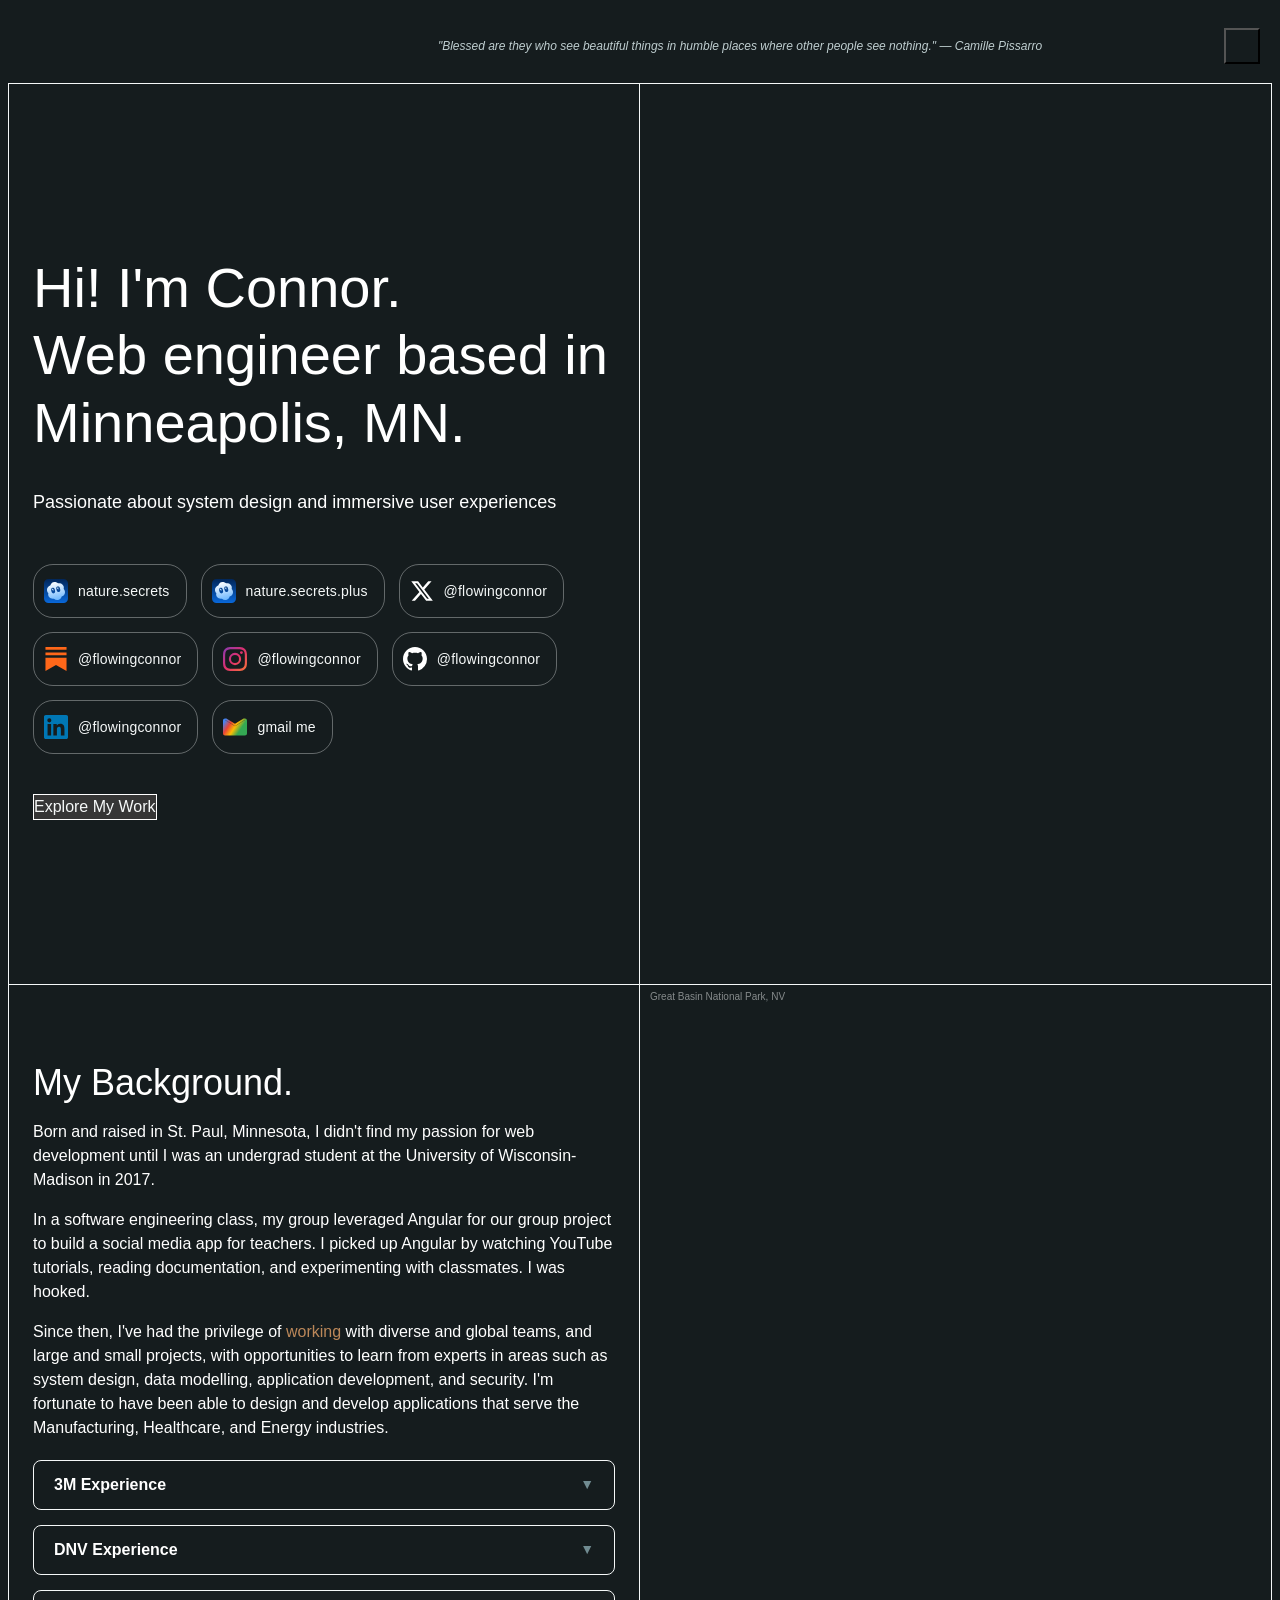
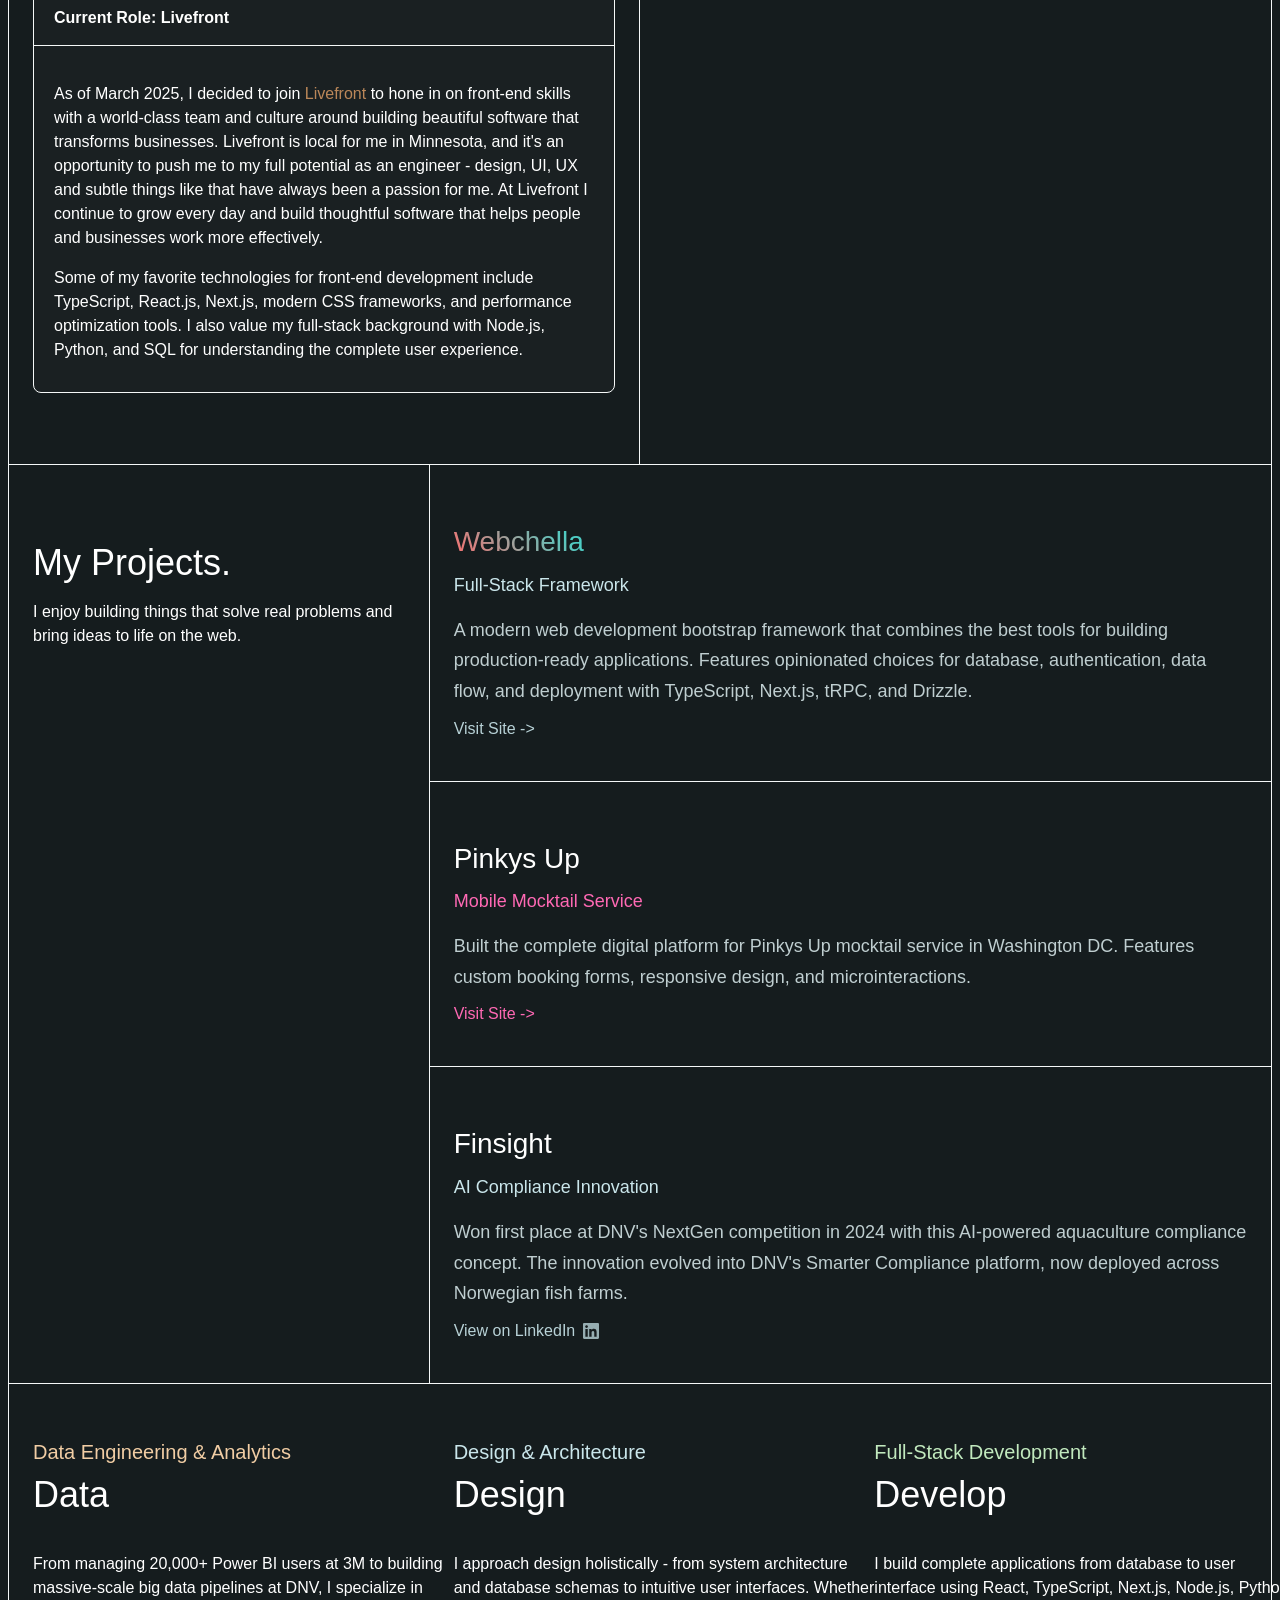
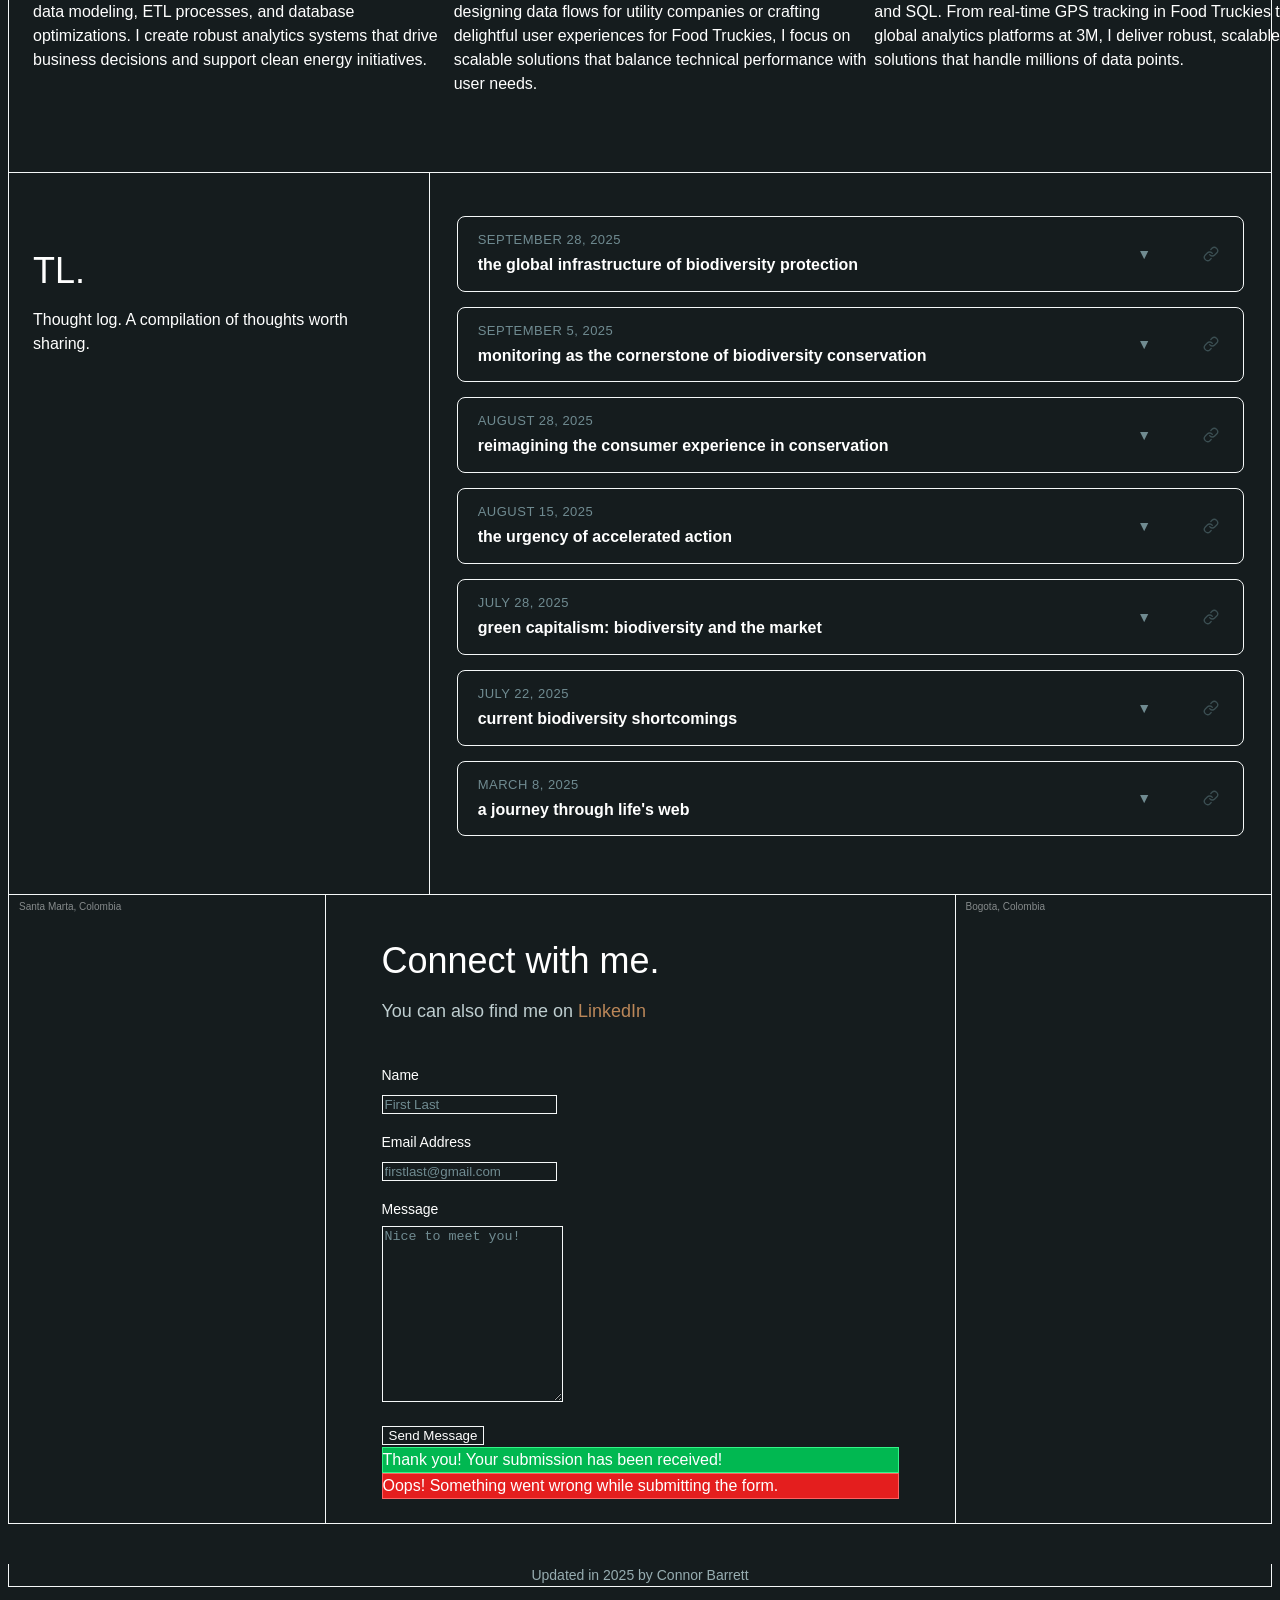
==== commit dd8d4770: "fixes" ====
--- a/index.html
+++ b/index.html
@@ -65,6 +65,11 @@
 						<img src="images/Logo.svg" loading="lazy" alt="Connor Barrett Logo" class="logo" />
 					</a>
 					
+					<!-- Rotating Wisdom Quotes -->
+					<div class="nav-quote-wrapper">
+						<p id="nav-quote-text" class="nav-quote-text"></p>
+					</div>
+
 					<!-- Mobile Menu Toggle -->
 					<div class="nav-menu-button-wrapper">
 						<button 
@@ -98,26 +103,124 @@
 						<div id="w-node-b05ffe6e-9861-f0a0-88b8-6a9b6815ba67-07b22f1d" class="hero-content-wrapper">
 							<h1 class="heading">
 								Hi! I'm Connor.<br />
-								Web builder & designer in Minneapolis, MN.
+								Web engineer based in Minneapolis, MN.
 							</h1>
 							<p class="hero-subtitle">
 								Passionate about system design and immersive user experiences
 							</p>
+							<div class="hero-social-links">
+								<a
+									href="https://sora.chatgpt.com/profile/nature.secrets"
+									class="social-link sora-pill"
+									target="_blank"
+									rel="noopener noreferrer"
+								>
+									<div class="social-icon-wrapper">
+										<svg viewBox="0 0 24 24" width="100%" height="100%" xmlns="http://www.w3.org/2000/svg"><path d="M19.503 0H4.496A4.496 4.496 0 000 4.496v15.007A4.496 4.496 0 004.496 24h15.007A4.496 4.496 0 0024 19.503V4.496A4.496 4.496 0 0019.503 0z" fill="url(#lobe-icons-sora-fill-0)"></path><path d="M9.726 11.36a.306.306 0 110 .612.306.306 0 010-.612z" fill="url(#lobe-icons-sora-fill-1)"></path><path clip-rule="evenodd" d="M8.408 9.561c.033-.009.065.002.096.033.145.15.292.298.44.447l.021.016c.01.005.017.009.024.01l.608.157c.042.01.068.033.077.066.009.035-.002.067-.033.098l-.447.439a.098.098 0 00-.016.022.1.1 0 00-.01.024l-.157.607c-.01.042-.033.068-.067.077-.034.01-.066-.002-.096-.033l-.44-.446a.117.117 0 00-.047-.027c-.202-.053-.405-.105-.607-.156-.042-.01-.068-.033-.077-.068-.01-.033.002-.066.033-.096.15-.146.292-.292.447-.44a.092.092 0 00.016-.021.101.101 0 00.01-.025l.157-.607c.01-.042.033-.068.068-.077z" fill="url(#lobe-icons-sora-fill-2)" fill-rule="evenodd"></path><path d="M14.87 9.982a.307.307 0 110 .613.307.307 0 010-.613z" fill="url(#lobe-icons-sora-fill-3)"></path><path clip-rule="evenodd" d="M13.553 8.187c.035-.01.067.002.097.032l.438.448a.117.117 0 00.046.026l.606.158c.042.01.067.033.077.068.009.033-.002.065-.034.095l-.447.438a.123.123 0 00-.027.046l-.157.605c-.01.042-.034.068-.068.077-.034.009-.066-.002-.096-.033-.145-.15-.291-.299-.437-.447a.09.09 0 00-.022-.017.09.09 0 00-.025-.01l-.605-.158c-.042-.01-.068-.033-.077-.067-.009-.034.002-.066.033-.096.15-.145.298-.291.447-.437a.093.093 0 00.017-.022.1.1 0 00.01-.025l.158-.605c.01-.042.033-.068.066-.076z" fill="url(#lobe-icons-sora-fill-4)" fill-rule="evenodd"></path><path clip-rule="evenodd" d="M9.065 3.343a4.577 4.577 0 012.284-.311c1 .114 1.891.54 2.673 1.274a.086.086 0 00.08.022 4.549 4.549 0 013.046.275l.047.021.116.058a4.58 4.58 0 012.188 2.398c.209.51.314 1.041.316 1.595.015.415-.03.823-.135 1.224a.12.12 0 00.03.116c.594.606.988 1.329 1.183 2.168.289 1.426-.007 2.71-.887 3.855l-.136.166a4.546 4.546 0 01-2.201 1.387.12.12 0 00-.08.077c-.191.551-.384 1.023-.741 1.494-.9 1.186-2.221 1.846-3.711 1.838-1.187-.006-2.24-.44-3.157-1.302a.106.106 0 00-.106-.024c-.388.125-.78.144-1.203.139a4.44 4.44 0 01-1.946-.467 4.542 4.542 0 01-1.61-1.336c-.152-.201-.303-.391-.413-.616a5.805 5.805 0 01-.37-.961 4.58 4.58 0 01-.013-2.299.122.122 0 00.005-.055.084.084 0 00-.027-.048 4.466 4.466 0 01-1.035-1.651 3.896 3.896 0 01-.25-1.192 5.183 5.183 0 01.141-1.6c.337-1.112.982-1.985 1.933-2.619.212-.14.412-.25.601-.329.215-.09.43-.165.646-.228a.096.096 0 00.065-.065 4.51 4.51 0 01.828-1.616 4.535 4.535 0 011.839-1.388zm.723 5.735c-.865-.614-2.048-.31-2.483.656-.226.5-.27 1.026-.133 1.58l.108.44.195.712c.08.4.232.765.459 1.096l.022.032c.12.142.252.272.394.389 1.039.854 2.456.284 2.739-.992l.037-.16.01-.06c.044-.3.03-.594-.04-.882a35.608 35.608 0 00-.41-1.517c-.163-.554-.462-.985-.898-1.294zm5.328-1.235c-.646-.6-1.643-.623-2.285-.019-.25.235-.425.552-.523.949a2.603 2.603 0 000 1.226l.01.04.042.136c.095.315.183.625.264.93.085.317.152.53.204.638.43.905 1.365 1.556 2.382 1.141.946-.386 1.23-1.507 1.016-2.415a9.78 9.78 0 00-.105-.41c-.15-.583-.256-.976-.321-1.179a2.41 2.41 0 00-.684-1.037z" fill="url(#lobe-icons-sora-fill-5)" fill-rule="evenodd"></path><defs><linearGradient gradientUnits="userSpaceOnUse" id="lobe-icons-sora-fill-0" x1="12" x2="12" y1="0" y2="24"><stop stop-color="#012659"></stop><stop offset="1" stop-color="#0968DA"></stop></linearGradient><linearGradient gradientUnits="userSpaceOnUse" id="lobe-icons-sora-fill-1" x1="9.859" x2="14.219" y1="3" y2="21.017"><stop stop-color="#fff"></stop><stop offset="1" stop-color="#6BB6FE"></stop></linearGradient><linearGradient gradientUnits="userSpaceOnUse" id="lobe-icons-sora-fill-2" x1="9.859" x2="14.219" y1="3" y2="21.017"><stop stop-color="#fff"></stop><stop offset="1" stop-color="#6BB6FE"></stop></linearGradient><linearGradient gradientUnits="userSpaceOnUse" id="lobe-icons-sora-fill-3" x1="9.859" x2="14.219" y1="3" y2="21.017"><stop stop-color="#fff"></stop><stop offset="1" stop-color="#6BB6FE"></stop></linearGradient><linearGradient gradientUnits="userSpaceOnUse" id="lobe-icons-sora-fill-4" x1="9.859" x2="14.219" y1="3" y2="21.017"><stop stop-color="#fff"></stop><stop offset="1" stop-color="#6BB6FE"></stop></linearGradient><linearGradient gradientUnits="userSpaceOnUse" id="lobe-icons-sora-fill-5" x1="9.859" x2="14.219" y1="3" y2="21.017"><stop stop-color="#fff"></stop><stop offset="1" stop-color="#6BB6FE"></stop></linearGradient></defs></svg>
+									</div>
+									<span class="social-text">nature.secrets</span>
+								</a>
+								<a
+									href="https://sora.chatgpt.com/profile/nature.secrets.plus"
+									class="social-link sora-pill"
+									target="_blank"
+									rel="noopener noreferrer"
+								>
+									<div class="social-icon-wrapper">
+										<svg viewBox="0 0 24 24" width="100%" height="100%" xmlns="http://www.w3.org/2000/svg"><path d="M19.503 0H4.496A4.496 4.496 0 000 4.496v15.007A4.496 4.496 0 004.496 24h15.007A4.496 4.496 0 0024 19.503V4.496A4.496 4.496 0 0019.503 0z" fill="url(#lobe-icons-sora-fill-0)"></path><path d="M9.726 11.36a.306.306 0 110 .612.306.306 0 010-.612z" fill="url(#lobe-icons-sora-fill-1)"></path><path clip-rule="evenodd" d="M8.408 9.561c.033-.009.065.002.096.033.145.15.292.298.44.447l.021.016c.01.005.017.009.024.01l.608.157c.042.01.068.033.077.066.009.035-.002.067-.033.098l-.447.439a.098.098 0 00-.016.022.1.1 0 00-.01.024l-.157.607c-.01.042-.033.068-.067.077-.034.01-.066-.002-.096-.033l-.44-.446a.117.117 0 00-.047-.027c-.202-.053-.405-.105-.607-.156-.042-.01-.068-.033-.077-.068-.01-.033.002-.066.033-.096.15-.146.292-.292.447-.44a.092.092 0 00.016-.021.101.101 0 00.01-.025l.157-.607c.01-.042.033-.068.068-.077z" fill="url(#lobe-icons-sora-fill-2)" fill-rule="evenodd"></path><path d="M14.87 9.982a.307.307 0 110 .613.307.307 0 010-.613z" fill="url(#lobe-icons-sora-fill-3)"></path><path clip-rule="evenodd" d="M13.553 8.187c.035-.01.067.002.097.032l.438.448a.117.117 0 00.046.026l.606.158c.042.01.067.033.077.068.009.033-.002.065-.034.095l-.447.438a.123.123 0 00-.027.046l-.157.605c-.01.042-.034.068-.068.077-.034.009-.066-.002-.096-.033-.145-.15-.291-.299-.437-.447a.09.09 0 00-.022-.017.09.09 0 00-.025-.01l-.605-.158c-.042-.01-.068-.033-.077-.067-.009-.034.002-.066.033-.096.15-.145.298-.291.447-.437a.093.093 0 00.017-.022.1.1 0 00.01-.025l.158-.605c.01-.042.033-.068.066-.076z" fill="url(#lobe-icons-sora-fill-4)" fill-rule="evenodd"></path><path clip-rule="evenodd" d="M9.065 3.343a4.577 4.577 0 012.284-.311c1 .114 1.891.54 2.673 1.274a.086.086 0 00.08.022 4.549 4.549 0 013.046.275l.047.021.116.058a4.58 4.58 0 012.188 2.398c.209.51.314 1.041.316 1.595.015.415-.03.823-.135 1.224a.12.12 0 00.03.116c.594.606.988 1.329 1.183 2.168.289 1.426-.007 2.71-.887 3.855l-.136.166a4.546 4.546 0 01-2.201 1.387.12.12 0 00-.08.077c-.191.551-.384 1.023-.741 1.494-.9 1.186-2.221 1.846-3.711 1.838-1.187-.006-2.24-.44-3.157-1.302a.106.106 0 00-.106-.024c-.388.125-.78.144-1.203.139a4.44 4.44 0 01-1.946-.467 4.542 4.542 0 01-1.61-1.336c-.152-.201-.303-.391-.413-.616a5.805 5.805 0 01-.37-.961 4.58 4.58 0 01-.013-2.299.122.122 0 00.005-.055.084.084 0 00-.027-.048 4.466 4.466 0 01-1.035-1.651 3.896 3.896 0 01-.25-1.192 5.183 5.183 0 01.141-1.6c.337-1.112.982-1.985 1.933-2.619.212-.14.412-.25.601-.329.215-.09.43-.165.646-.228a.096.096 0 00.065-.065 4.51 4.51 0 01.828-1.616 4.535 4.535 0 011.839-1.388zm.723 5.735c-.865-.614-2.048-.31-2.483.656-.226.5-.27 1.026-.133 1.58l.108.44.195.712c.08.4.232.765.459 1.096l.022.032c.12.142.252.272.394.389 1.039.854 2.456.284 2.739-.992l.037-.16.01-.06c.044-.3.03-.594-.04-.882a35.608 35.608 0 00-.41-1.517c-.163-.554-.462-.985-.898-1.294zm5.328-1.235c-.646-.6-1.643-.623-2.285-.019-.25.235-.425.552-.523.949a2.603 2.603 0 000 1.226l.01.04.042.136c.095.315.183.625.264.93.085.317.152.53.204.638.43.905 1.365 1.556 2.382 1.141.946-.386 1.23-1.507 1.016-2.415a9.78 9.78 0 00-.105-.41c-.15-.583-.256-.976-.321-1.179a2.41 2.41 0 00-.684-1.037z" fill="url(#lobe-icons-sora-fill-5)" fill-rule="evenodd"></path><defs><linearGradient gradientUnits="userSpaceOnUse" id="lobe-icons-sora-fill-0" x1="12" x2="12" y1="0" y2="24"><stop stop-color="#012659"></stop><stop offset="1" stop-color="#0968DA"></stop></linearGradient><linearGradient gradientUnits="userSpaceOnUse" id="lobe-icons-sora-fill-1" x1="9.859" x2="14.219" y1="3" y2="21.017"><stop stop-color="#fff"></stop><stop offset="1" stop-color="#6BB6FE"></stop></linearGradient><linearGradient gradientUnits="userSpaceOnUse" id="lobe-icons-sora-fill-2" x1="9.859" x2="14.219" y1="3" y2="21.017"><stop stop-color="#fff"></stop><stop offset="1" stop-color="#6BB6FE"></stop></linearGradient><linearGradient gradientUnits="userSpaceOnUse" id="lobe-icons-sora-fill-3" x1="9.859" x2="14.219" y1="3" y2="21.017"><stop stop-color="#fff"></stop><stop offset="1" stop-color="#6BB6FE"></stop></linearGradient><linearGradient gradientUnits="userSpaceOnUse" id="lobe-icons-sora-fill-4" x1="9.859" x2="14.219" y1="3" y2="21.017"><stop stop-color="#fff"></stop><stop offset="1" stop-color="#6BB6FE"></stop></linearGradient><linearGradient gradientUnits="userSpaceOnUse" id="lobe-icons-sora-fill-5" x1="9.859" x2="14.219" y1="3" y2="21.017"><stop stop-color="#fff"></stop><stop offset="1" stop-color="#6BB6FE"></stop></linearGradient></defs></svg>
+									</div>
+									<span class="social-text">nature.secrets.plus</span>
+								</a>
+								<a
+									href="https://x.com/flowingconnor"
+									class="social-link x-pill"
+									target="_blank"
+									rel="noopener noreferrer"
+								>
+									<div class="social-icon-wrapper">
+										<svg viewBox="0 0 24 24" width="100%" height="100%" fill="none" xmlns="http://www.w3.org/2000/svg"><path d="M18.244 2.25h3.308l-7.227 8.26 8.502 11.24H16.17l-5.214-6.817L4.99 21.75H1.68l7.73-8.835L1.254 2.25H8.08l4.713 6.231zm-1.161 17.52h1.833L7.084 4.126H5.117z" fill="white"/></svg>
+									</div>
+									<span class="social-text">@flowingconnor</span>
+								</a>
+								<a
+									href="https://substack.com/@flowingconnor"
+									class="social-link substack-pill"
+									target="_blank"
+									rel="noopener noreferrer"
+								>
+									<div class="social-icon-wrapper">
+										<svg viewBox="0 0 24 24" width="100%" height="100%" fill="none" xmlns="http://www.w3.org/2000/svg"><path d="M22.539 8.242H1.46V5.406h21.08v2.836zM1.46 10.812V24L12 18.11 22.54 24V10.812H1.46zM22.54 0H1.46v2.836h21.08V0z" fill="#FF6719"/></svg>
+									</div>
+									<span class="social-text">@flowingconnor</span>
+								</a>
+								<a
+									href="https://www.instagram.com/flowingconnor/"
+									class="social-link instagram-pill"
+									target="_blank"
+									rel="noopener noreferrer"
+								>
+									<div class="social-icon-wrapper">
+										<svg viewBox="0 0 24 24" width="100%" height="100%" fill="none" xmlns="http://www.w3.org/2000/svg"><path d="M12 2.163c3.204 0 3.584.012 4.85.07 3.252.148 4.771 1.691 4.919 4.919.058 1.265.069 1.645.069 4.849 0 3.205-.012 3.584-.069 4.849-.149 3.225-1.664 4.771-4.919 4.919-1.266.058-1.644.069-4.85.069-3.204 0-3.584-.011-4.849-.069-3.26-.149-4.771-1.699-4.919-4.92-.058-1.265-.07-1.644-.07-4.849 0-3.204.013-3.583.07-4.849.149-3.227 1.664-4.771 4.919-4.919 1.266-.057 1.645-.069 4.849-.069ZM12 0C8.741 0 8.333.014 7.053.072 2.695.272.273 2.69.073 7.052.014 8.333 0 8.741 0 12c0 3.259.014 3.668.072 4.948.2 4.358 2.618 6.78 6.98 6.98C8.333 23.986 8.741 24 12 24c3.259 0 3.668-.014 4.948-.072 4.354-.2 6.782-2.618 6.979-6.98.059-1.28.073-1.689.073-4.948 0-3.259-.014-3.667-.072-4.947-.196-4.354-2.617-6.78-6.979-6.98C15.668.014 15.259 0 12 0Zm0 5.838a6.162 6.162 0 1 0 0 12.324 6.162 6.162 0 0 0 0-12.324ZM12 16a4 4 0 1 1 0-8 4 4 0 0 1 0 8Zm6.406-11.845a1.44 1.44 0 1 0 0 2.881 1.44 1.44 0 0 0 0-2.881Z" fill="url(#instagramGradient)"/><defs><linearGradient id="instagramGradient" x1="0" y1="0" x2="24" y2="24" gradientUnits="userSpaceOnUse"><stop offset="0%" stop-color="#833AB4"/><stop offset="50%" stop-color="#E1306C"/><stop offset="100%" stop-color="#F77737"/></linearGradient></defs></svg>
+									</div>
+									<span class="social-text">@flowingconnor</span>
+								</a>
+								<a
+									href="https://github.com/flowingconnor"
+									class="social-link github-pill"
+									target="_blank"
+									rel="noopener noreferrer"
+								>
+									<div class="social-icon-wrapper">
+										<svg viewBox="0 0 24 24" width="100%" height="100%" fill="none" xmlns="http://www.w3.org/2000/svg"><path d="M12 0C5.37 0 0 5.37 0 12c0 5.31 3.435 9.795 8.205 11.385.6.105.825-.255.825-.57 0-.285-.015-1.23-.015-2.235-3.015.555-3.795-.735-4.035-1.41-.135-.345-.72-1.41-1.23-1.695-.42-.225-1.02-.78-.015-.795.945-.015 1.62.87 1.845 1.23 1.08 1.815 2.805 1.305 3.495.99.105-.78.42-1.305.765-1.605-2.67-.3-5.46-1.335-5.46-5.925 0-1.305.465-2.385 1.23-3.225-.12-.3-.54-1.53.12-3.18 0 0 1.005-.315 3.3 1.23.96-.27 1.98-.405 3-.405s2.04.135 3 .405c2.295-1.56 3.3-1.23 3.3-1.23.66 1.65.24 2.88.12 3.18.765.84 1.23 1.905 1.23 3.225 0 4.605-2.805 5.625-5.475 5.925.435.375.81 1.095.81 2.22 0 1.605-.015 2.895-.015 3.3 0 .315.225.69.825.57A12.02 12.02 0 0 0 24 12c0-6.63-5.37-12-12-12Z" fill="white"/></svg>
+									</div>
+									<span class="social-text">@flowingconnor</span>
+								</a>
+								<a
+									href="https://www.linkedin.com/in/flowingconnor/"
+									class="social-link linkedin-pill"
+									target="_blank"
+									rel="noopener noreferrer"
+								>
+									<div class="social-icon-wrapper">
+										<svg viewBox="0 0 24 24" width="100%" height="100%" fill="none" xmlns="http://www.w3.org/2000/svg"><path d="M20.447 20.452h-3.554v-5.569c0-1.328-.027-3.037-1.852-3.037-1.853 0-2.136 1.445-2.136 2.939v5.667H9.351V9h3.414v1.561h.046c.477-.9 1.637-1.85 3.37-1.85 3.601 0 4.267 2.37 4.267 5.455v6.286zM5.337 7.433a2.062 2.062 0 0 1-2.063-2.065 2.064 2.064 0 1 1 2.063 2.065zm1.782 13.019H3.555V9h3.564v11.452zM22.225 0H1.771C.792 0 0 .774 0 1.729v20.497C0 23.227.792 24 1.771 24h20.451C23.2 24 24 23.227 24 22.226V1.729C24 .774 23.2 0 22.222 0h.003z" fill="#0077B5"/></svg>
+									</div>
+									<span class="social-text">@flowingconnor</span>
+								</a>
+								<a
+									href="mailto:connor.steven.barrett@gmail.com"
+									class="social-link gmail-pill"
+									target="_blank"
+									rel="noopener noreferrer"
+								>
+									<div class="social-icon-wrapper">
+										<svg viewBox="0 0 24 24" width="100%" height="100%" fill="none" xmlns="http://www.w3.org/2000/svg"><path d="M24 5.4v13.2c0 1.1-.9 2-2 2H2c-1.1 0-2-.9-2-2V5.4c0-1.1.9-2 2-2h1.4l8.6 5.4 8.6-5.4H22c1.1 0 2 .9 2 2zM12 11L2 4.8v.2l10 6.2 10-6.2v-.2L12 11z" fill="url(#gmailGradient)"/><defs><linearGradient id="gmailGradient" x1="2" y1="5.4" x2="22" y2="18.6" gradientUnits="userSpaceOnUse"><stop offset="0%" stop-color="#4285F4"/><stop offset="25%" stop-color="#EA4335"/><stop offset="50%" stop-color="#FBBC04"/><stop offset="75%" stop-color="#34A853"/></linearGradient></defs></svg>
+									</div>
+									<span class="social-text">gmail me</span>
+								</a>
+							</div>
 							<div class="hero-button-wrapper">
 								<a href="#work-section" class="button primary w-button">
 									Explore My Work
 								</a>
 							</div>
 						</div>
-						<div id="w-node-_3d297790-9ebf-1802-712e-7ce66433e97b-07b22f1d" class="hero-image-wrapper">
-							<img
-								src="images/mefrog.jpeg"
-								loading="eager"
-								height="500"
-								alt="Connor Barrett - Front-End Engineer at Livefront"
-								sizes="(max-width: 991px) 100vw, 331.18487548828125px"
-								class="hero-image"
-							/>
+						<div id="w-node-_3d297790-9ebf-1802-712e-7ce66433e97b-07b22f1d" class="hero-image-wrapper hero-image-stack">
+							<div class="hero-stack-item">
+								<img
+									src="images/IMG_1423.png"
+									loading="eager"
+									alt="Red-eyed tree frog"
+									class="hero-image-stacked"
+								/>
+							</div>
+							<div class="hero-stack-item">
+								<img
+									src="images/IMG_1447.png"
+									loading="lazy"
+									alt="Tropical plant with red flowers"
+									class="hero-image-stacked"
+								/>
+							</div>
 						</div>
 					</div>
 				</div>
@@ -1492,6 +1595,7 @@
 			src="js/webflow.js"
 			type="text/javascript"
 		></script>
+		<script src="js/quotes.js" type="text/javascript"></script>
 		
 		<!-- Experience Accordion JavaScript -->
 		<script>
@@ -1884,6 +1988,34 @@
 					console.error('Failed to copy link:', err);
 				});
 			}
+			// Rotating Quotes Logic
+			document.addEventListener('DOMContentLoaded', () => {
+				// Use the 'quotes' array from js/quotes.js
+				const quoteElement = document.getElementById('nav-quote-text');
+				if (!quoteElement || typeof quotes === 'undefined') return;
+
+				let currentQuoteIndex = Math.floor(Math.random() * quotes.length);
+
+				function showNextQuote() {
+					// Fade out
+					quoteElement.style.opacity = 0;
+
+					setTimeout(() => {
+						// Change text
+						quoteElement.textContent = quotes[currentQuoteIndex];
+						currentQuoteIndex = (currentQuoteIndex + 1) % quotes.length;
+						
+						// Fade in
+						quoteElement.style.opacity = 1;
+					}, 500); // Wait for fade out
+				}
+
+				// Initial quote
+				showNextQuote();
+
+				// Rotate every 15 seconds
+				setInterval(showNextQuote, 15000);
+			});
 		</script>
 	</body>
 </html>
--- a/css/connor-freelance-portfolio-23-24.webflow.css
+++ b/css/connor-freelance-portfolio-23-24.webflow.css
@@ -0,0 +1,5232 @@
+:root {
+  --neutral-950: #151c1e;
+  --white: white;
+  --primary-500: #09de67;
+  --neutral-50-501: #f5f8f8;
+  --neutral-100: #dfe7e8;
+  --peru: #bb8759;
+  --black: black;
+  --light-green: #c1e9be;
+  --dark-sea-green: #749b71;
+  --neutral-400: #708b91;
+  --primary-400: #33f588;
+  --primary-600: #01b851;
+  --warning-400: #fe6262;
+  --warning-600: #e41e1e;
+  --neutral-200: #bfced0;
+  --primary-300: #5cffa3;
+  --dark-goldenrod: #9c824a;
+  --neutral-300: #97adb1;
+  --neutral-500: #567176;
+  --warning-500: #f73c3c;
+  --neutral-900: #22292b;
+  --neutral-800: #303c3f;
+  --neutral-700: #39474c;
+  --neutral-600: #44585d;
+  --web-green: #4c624e;
+  --dim-grey-2: #5d4e3d;
+  --tan: #d0be97;
+  --peach-puff: #f1cda4;
+  --powder-blue: #cae6eb;
+  --dim-grey: #625841;
+  --dark-slate-grey: #4e5f4d;
+  --chocolate: #c76a19;
+  --tan-2: #aa8f71;
+  --pinkys-pink: #ff69b4;
+  --pinkys-pink-light: #ffb3e6;
+  --foodtruckies-orange: #ff8c00;
+  --foodtruckies-orange-light: #ffb84d;
+}
+
+.w-layout-grid {
+  grid-row-gap: 16px;
+  grid-column-gap: 16px;
+  grid-template-rows: auto auto;
+  grid-template-columns: 1fr 1fr;
+  grid-auto-columns: 1fr;
+  display: grid;
+}
+
+.w-layout-blockcontainer {
+  max-width: 940px;
+  margin-left: auto;
+  margin-right: auto;
+  display: block;
+}
+
+.w-commerce-commercecheckoutformcontainer {
+  width: 100%;
+  min-height: 100vh;
+  background-color: #f5f5f5;
+  padding: 20px;
+}
+
+.w-commerce-commercelayoutcontainer {
+  justify-content: center;
+  align-items: flex-start;
+  display: flex;
+}
+
+.w-commerce-commercelayoutmain {
+  flex: 0 800px;
+  margin-right: 20px;
+}
+
+.w-commerce-commercecartapplepaybutton {
+  color: #fff;
+  cursor: pointer;
+  -webkit-appearance: none;
+  -ms-appearance: none;
+  appearance: none;
+  height: 38px;
+  min-height: 30px;
+  background-color: #000;
+  border-width: 0;
+  border-radius: 2px;
+  align-items: center;
+  margin-bottom: 8px;
+  padding: 0;
+  text-decoration: none;
+  display: flex;
+}
+
+.w-commerce-commercecartapplepayicon {
+  width: 100%;
+  height: 50%;
+  min-height: 20px;
+}
+
+.w-commerce-commercecartquickcheckoutbutton {
+  color: #fff;
+  cursor: pointer;
+  -webkit-appearance: none;
+  -ms-appearance: none;
+  appearance: none;
+  height: 38px;
+  background-color: #000;
+  border-width: 0;
+  border-radius: 2px;
+  justify-content: center;
+  align-items: center;
+  margin-bottom: 8px;
+  padding: 0 15px;
+  text-decoration: none;
+  display: flex;
+}
+
+.w-commerce-commercequickcheckoutgoogleicon, .w-commerce-commercequickcheckoutmicrosofticon {
+  margin-right: 8px;
+  display: block;
+}
+
+.w-commerce-commercecheckoutcustomerinfowrapper {
+  margin-bottom: 20px;
+}
+
+.w-commerce-commercecheckoutblockheader {
+  background-color: #fff;
+  border: 1px solid #e6e6e6;
+  justify-content: space-between;
+  align-items: baseline;
+  padding: 4px 20px;
+  display: flex;
+}
+
+.w-commerce-commercecheckoutblockcontent {
+  background-color: #fff;
+  border-bottom: 1px solid #e6e6e6;
+  border-left: 1px solid #e6e6e6;
+  border-right: 1px solid #e6e6e6;
+  padding: 20px;
+}
+
+.w-commerce-commercecheckoutlabel {
+  margin-bottom: 8px;
+}
+
+.w-commerce-commercecheckoutemailinput {
+  height: 38px;
+  width: 100%;
+  -webkit-appearance: none;
+  -ms-appearance: none;
+  appearance: none;
+  background-color: #fafafa;
+  border: 1px solid #ddd;
+  border-radius: 3px;
+  margin-bottom: 0;
+  padding: 8px 12px;
+  line-height: 20px;
+  display: block;
+}
+
+.w-commerce-commercecheckoutemailinput::-ms-input-placeholder {
+  color: #999;
+}
+
+.w-commerce-commercecheckoutemailinput::placeholder {
+  color: #999;
+}
+
+.w-commerce-commercecheckoutemailinput:focus {
+  border-color: #3898ec;
+  outline-style: none;
+}
+
+.w-commerce-commercecheckoutshippingaddresswrapper {
+  margin-bottom: 20px;
+}
+
+.w-commerce-commercecheckoutshippingfullname {
+  height: 38px;
+  width: 100%;
+  -webkit-appearance: none;
+  -ms-appearance: none;
+  appearance: none;
+  background-color: #fafafa;
+  border: 1px solid #ddd;
+  border-radius: 3px;
+  margin-bottom: 16px;
+  padding: 8px 12px;
+  line-height: 20px;
+  display: block;
+}
+
+.w-commerce-commercecheckoutshippingfullname::-ms-input-placeholder {
+  color: #999;
+}
+
+.w-commerce-commercecheckoutshippingfullname::placeholder {
+  color: #999;
+}
+
+.w-commerce-commercecheckoutshippingfullname:focus {
+  border-color: #3898ec;
+  outline-style: none;
+}
+
+.w-commerce-commercecheckoutshippingstreetaddress {
+  height: 38px;
+  width: 100%;
+  -webkit-appearance: none;
+  -ms-appearance: none;
+  appearance: none;
+  background-color: #fafafa;
+  border: 1px solid #ddd;
+  border-radius: 3px;
+  margin-bottom: 16px;
+  padding: 8px 12px;
+  line-height: 20px;
+  display: block;
+}
+
+.w-commerce-commercecheckoutshippingstreetaddress::-ms-input-placeholder {
+  color: #999;
+}
+
+.w-commerce-commercecheckoutshippingstreetaddress::placeholder {
+  color: #999;
+}
+
+.w-commerce-commercecheckoutshippingstreetaddress:focus {
+  border-color: #3898ec;
+  outline-style: none;
+}
+
+.w-commerce-commercecheckoutshippingstreetaddressoptional {
+  height: 38px;
+  width: 100%;
+  -webkit-appearance: none;
+  -ms-appearance: none;
+  appearance: none;
+  background-color: #fafafa;
+  border: 1px solid #ddd;
+  border-radius: 3px;
+  margin-bottom: 16px;
+  padding: 8px 12px;
+  line-height: 20px;
+  display: block;
+}
+
+.w-commerce-commercecheckoutshippingstreetaddressoptional::-ms-input-placeholder {
+  color: #999;
+}
+
+.w-commerce-commercecheckoutshippingstreetaddressoptional::placeholder {
+  color: #999;
+}
+
+.w-commerce-commercecheckoutshippingstreetaddressoptional:focus {
+  border-color: #3898ec;
+  outline-style: none;
+}
+
+.w-commerce-commercecheckoutrow {
+  margin-left: -8px;
+  margin-right: -8px;
+  display: flex;
+}
+
+.w-commerce-commercecheckoutcolumn {
+  flex: 1;
+  padding-left: 8px;
+  padding-right: 8px;
+}
+
+.w-commerce-commercecheckoutshippingcity {
+  height: 38px;
+  width: 100%;
+  -webkit-appearance: none;
+  -ms-appearance: none;
+  appearance: none;
+  background-color: #fafafa;
+  border: 1px solid #ddd;
+  border-radius: 3px;
+  margin-bottom: 16px;
+  padding: 8px 12px;
+  line-height: 20px;
+  display: block;
+}
+
+.w-commerce-commercecheckoutshippingcity::-ms-input-placeholder {
+  color: #999;
+}
+
+.w-commerce-commercecheckoutshippingcity::placeholder {
+  color: #999;
+}
+
+.w-commerce-commercecheckoutshippingcity:focus {
+  border-color: #3898ec;
+  outline-style: none;
+}
+
+.w-commerce-commercecheckoutshippingstateprovince {
+  height: 38px;
+  width: 100%;
+  -webkit-appearance: none;
+  -ms-appearance: none;
+  appearance: none;
+  background-color: #fafafa;
+  border: 1px solid #ddd;
+  border-radius: 3px;
+  margin-bottom: 16px;
+  padding: 8px 12px;
+  line-height: 20px;
+  display: block;
+}
+
+.w-commerce-commercecheckoutshippingstateprovince::-ms-input-placeholder {
+  color: #999;
+}
+
+.w-commerce-commercecheckoutshippingstateprovince::placeholder {
+  color: #999;
+}
+
+.w-commerce-commercecheckoutshippingstateprovince:focus {
+  border-color: #3898ec;
+  outline-style: none;
+}
+
+.w-commerce-commercecheckoutshippingzippostalcode {
+  height: 38px;
+  width: 100%;
+  -webkit-appearance: none;
+  -ms-appearance: none;
+  appearance: none;
+  background-color: #fafafa;
+  border: 1px solid #ddd;
+  border-radius: 3px;
+  margin-bottom: 16px;
+  padding: 8px 12px;
+  line-height: 20px;
+  display: block;
+}
+
+.w-commerce-commercecheckoutshippingzippostalcode::-ms-input-placeholder {
+  color: #999;
+}
+
+.w-commerce-commercecheckoutshippingzippostalcode::placeholder {
+  color: #999;
+}
+
+.w-commerce-commercecheckoutshippingzippostalcode:focus {
+  border-color: #3898ec;
+  outline-style: none;
+}
+
+.w-commerce-commercecheckoutshippingcountryselector {
+  height: 38px;
+  width: 100%;
+  -webkit-appearance: none;
+  -ms-appearance: none;
+  appearance: none;
+  background-color: #fafafa;
+  border: 1px solid #ddd;
+  border-radius: 3px;
+  margin-bottom: 0;
+  padding: 8px 12px;
+  line-height: 20px;
+  display: block;
+}
+
+.w-commerce-commercecheckoutshippingcountryselector::-ms-input-placeholder {
+  color: #999;
+}
+
+.w-commerce-commercecheckoutshippingcountryselector::placeholder {
+  color: #999;
+}
+
+.w-commerce-commercecheckoutshippingcountryselector:focus {
+  border-color: #3898ec;
+  outline-style: none;
+}
+
+.w-commerce-commercecheckoutshippingmethodswrapper {
+  margin-bottom: 20px;
+}
+
+.w-commerce-commercecheckoutshippingmethodslist {
+  border-left: 1px solid #e6e6e6;
+  border-right: 1px solid #e6e6e6;
+}
+
+.w-commerce-commercecheckoutshippingmethoditem {
+  background-color: #fff;
+  border-bottom: 1px solid #e6e6e6;
+  flex-direction: row;
+  align-items: baseline;
+  margin-bottom: 0;
+  padding: 16px;
+  font-weight: 400;
+  display: flex;
+}
+
+.w-commerce-commercecheckoutshippingmethoddescriptionblock {
+  flex-direction: column;
+  flex-grow: 1;
+  margin-left: 12px;
+  margin-right: 12px;
+  display: flex;
+}
+
+.w-commerce-commerceboldtextblock {
+  font-weight: 700;
+}
+
+.w-commerce-commercecheckoutshippingmethodsemptystate {
+  text-align: center;
+  background-color: #fff;
+  border-bottom: 1px solid #e6e6e6;
+  border-left: 1px solid #e6e6e6;
+  border-right: 1px solid #e6e6e6;
+  padding: 64px 16px;
+}
+
+.w-commerce-commercecheckoutpaymentinfowrapper {
+  margin-bottom: 20px;
+}
+
+.w-commerce-commercecheckoutcardnumber {
+  height: 38px;
+  width: 100%;
+  -webkit-appearance: none;
+  -ms-appearance: none;
+  appearance: none;
+  cursor: text;
+  background-color: #fafafa;
+  border: 1px solid #ddd;
+  border-radius: 3px;
+  margin-bottom: 16px;
+  padding: 8px 12px;
+  line-height: 20px;
+  display: block;
+}
+
+.w-commerce-commercecheckoutcardnumber::-ms-input-placeholder {
+  color: #999;
+}
+
+.w-commerce-commercecheckoutcardnumber::placeholder {
+  color: #999;
+}
+
+.w-commerce-commercecheckoutcardnumber:focus, .w-commerce-commercecheckoutcardnumber.-wfp-focus {
+  border-color: #3898ec;
+  outline-style: none;
+}
+
+.w-commerce-commercecheckoutcardexpirationdate {
+  height: 38px;
+  width: 100%;
+  -webkit-appearance: none;
+  -ms-appearance: none;
+  appearance: none;
+  cursor: text;
+  background-color: #fafafa;
+  border: 1px solid #ddd;
+  border-radius: 3px;
+  margin-bottom: 16px;
+  padding: 8px 12px;
+  line-height: 20px;
+  display: block;
+}
+
+.w-commerce-commercecheckoutcardexpirationdate::-ms-input-placeholder {
+  color: #999;
+}
+
+.w-commerce-commercecheckoutcardexpirationdate::placeholder {
+  color: #999;
+}
+
+.w-commerce-commercecheckoutcardexpirationdate:focus, .w-commerce-commercecheckoutcardexpirationdate.-wfp-focus {
+  border-color: #3898ec;
+  outline-style: none;
+}
+
+.w-commerce-commercecheckoutcardsecuritycode {
+  height: 38px;
+  width: 100%;
+  -webkit-appearance: none;
+  -ms-appearance: none;
+  appearance: none;
+  cursor: text;
+  background-color: #fafafa;
+  border: 1px solid #ddd;
+  border-radius: 3px;
+  margin-bottom: 16px;
+  padding: 8px 12px;
+  line-height: 20px;
+  display: block;
+}
+
+.w-commerce-commercecheckoutcardsecuritycode::-ms-input-placeholder {
+  color: #999;
+}
+
+.w-commerce-commercecheckoutcardsecuritycode::placeholder {
+  color: #999;
+}
+
+.w-commerce-commercecheckoutcardsecuritycode:focus, .w-commerce-commercecheckoutcardsecuritycode.-wfp-focus {
+  border-color: #3898ec;
+  outline-style: none;
+}
+
+.w-commerce-commercecheckoutbillingaddresstogglewrapper {
+  flex-direction: row;
+  display: flex;
+}
+
+.w-commerce-commercecheckoutbillingaddresstogglecheckbox {
+  margin-top: 4px;
+}
+
+.w-commerce-commercecheckoutbillingaddresstogglelabel {
+  margin-left: 8px;
+  font-weight: 400;
+}
+
+.w-commerce-commercecheckoutbillingaddresswrapper {
+  margin-top: 16px;
+  margin-bottom: 20px;
+}
+
+.w-commerce-commercecheckoutbillingfullname {
+  height: 38px;
+  width: 100%;
+  -webkit-appearance: none;
+  -ms-appearance: none;
+  appearance: none;
+  background-color: #fafafa;
+  border: 1px solid #ddd;
+  border-radius: 3px;
+  margin-bottom: 16px;
+  padding: 8px 12px;
+  line-height: 20px;
+  display: block;
+}
+
+.w-commerce-commercecheckoutbillingfullname::-ms-input-placeholder {
+  color: #999;
+}
+
+.w-commerce-commercecheckoutbillingfullname::placeholder {
+  color: #999;
+}
+
+.w-commerce-commercecheckoutbillingfullname:focus {
+  border-color: #3898ec;
+  outline-style: none;
+}
+
+.w-commerce-commercecheckoutbillingstreetaddress {
+  height: 38px;
+  width: 100%;
+  -webkit-appearance: none;
+  -ms-appearance: none;
+  appearance: none;
+  background-color: #fafafa;
+  border: 1px solid #ddd;
+  border-radius: 3px;
+  margin-bottom: 16px;
+  padding: 8px 12px;
+  line-height: 20px;
+  display: block;
+}
+
+.w-commerce-commercecheckoutbillingstreetaddress::-ms-input-placeholder {
+  color: #999;
+}
+
+.w-commerce-commercecheckoutbillingstreetaddress::placeholder {
+  color: #999;
+}
+
+.w-commerce-commercecheckoutbillingstreetaddress:focus {
+  border-color: #3898ec;
+  outline-style: none;
+}
+
+.w-commerce-commercecheckoutbillingstreetaddressoptional {
+  height: 38px;
+  width: 100%;
+  -webkit-appearance: none;
+  -ms-appearance: none;
+  appearance: none;
+  background-color: #fafafa;
+  border: 1px solid #ddd;
+  border-radius: 3px;
+  margin-bottom: 16px;
+  padding: 8px 12px;
+  line-height: 20px;
+  display: block;
+}
+
+.w-commerce-commercecheckoutbillingstreetaddressoptional::-ms-input-placeholder {
+  color: #999;
+}
+
+.w-commerce-commercecheckoutbillingstreetaddressoptional::placeholder {
+  color: #999;
+}
+
+.w-commerce-commercecheckoutbillingstreetaddressoptional:focus {
+  border-color: #3898ec;
+  outline-style: none;
+}
+
+.w-commerce-commercecheckoutbillingcity {
+  height: 38px;
+  width: 100%;
+  -webkit-appearance: none;
+  -ms-appearance: none;
+  appearance: none;
+  background-color: #fafafa;
+  border: 1px solid #ddd;
+  border-radius: 3px;
+  margin-bottom: 16px;
+  padding: 8px 12px;
+  line-height: 20px;
+  display: block;
+}
+
+.w-commerce-commercecheckoutbillingcity::-ms-input-placeholder {
+  color: #999;
+}
+
+.w-commerce-commercecheckoutbillingcity::placeholder {
+  color: #999;
+}
+
+.w-commerce-commercecheckoutbillingcity:focus {
+  border-color: #3898ec;
+  outline-style: none;
+}
+
+.w-commerce-commercecheckoutbillingstateprovince {
+  height: 38px;
+  width: 100%;
+  -webkit-appearance: none;
+  -ms-appearance: none;
+  appearance: none;
+  background-color: #fafafa;
+  border: 1px solid #ddd;
+  border-radius: 3px;
+  margin-bottom: 16px;
+  padding: 8px 12px;
+  line-height: 20px;
+  display: block;
+}
+
+.w-commerce-commercecheckoutbillingstateprovince::-ms-input-placeholder {
+  color: #999;
+}
+
+.w-commerce-commercecheckoutbillingstateprovince::placeholder {
+  color: #999;
+}
+
+.w-commerce-commercecheckoutbillingstateprovince:focus {
+  border-color: #3898ec;
+  outline-style: none;
+}
+
+.w-commerce-commercecheckoutbillingzippostalcode {
+  height: 38px;
+  width: 100%;
+  -webkit-appearance: none;
+  -ms-appearance: none;
+  appearance: none;
+  background-color: #fafafa;
+  border: 1px solid #ddd;
+  border-radius: 3px;
+  margin-bottom: 16px;
+  padding: 8px 12px;
+  line-height: 20px;
+  display: block;
+}
+
+.w-commerce-commercecheckoutbillingzippostalcode::-ms-input-placeholder {
+  color: #999;
+}
+
+.w-commerce-commercecheckoutbillingzippostalcode::placeholder {
+  color: #999;
+}
+
+.w-commerce-commercecheckoutbillingzippostalcode:focus {
+  border-color: #3898ec;
+  outline-style: none;
+}
+
+.w-commerce-commercecheckoutbillingcountryselector {
+  height: 38px;
+  width: 100%;
+  -webkit-appearance: none;
+  -ms-appearance: none;
+  appearance: none;
+  background-color: #fafafa;
+  border: 1px solid #ddd;
+  border-radius: 3px;
+  margin-bottom: 0;
+  padding: 8px 12px;
+  line-height: 20px;
+  display: block;
+}
+
+.w-commerce-commercecheckoutbillingcountryselector::-ms-input-placeholder {
+  color: #999;
+}
+
+.w-commerce-commercecheckoutbillingcountryselector::placeholder {
+  color: #999;
+}
+
+.w-commerce-commercecheckoutbillingcountryselector:focus {
+  border-color: #3898ec;
+  outline-style: none;
+}
+
+.w-commerce-commercecheckoutorderitemswrapper {
+  margin-bottom: 20px;
+}
+
+.w-commerce-commercecheckoutsummaryblockheader {
+  background-color: #fff;
+  border: 1px solid #e6e6e6;
+  justify-content: space-between;
+  align-items: baseline;
+  padding: 4px 20px;
+  display: flex;
+}
+
+.w-commerce-commercecheckoutorderitemslist {
+  margin-bottom: -20px;
+}
+
+.w-commerce-commercecheckoutorderitem {
+  margin-bottom: 20px;
+  display: flex;
+}
+
+.w-commerce-commercecartitemimage {
+  width: 60px;
+  height: 0%;
+}
+
+.w-commerce-commercecheckoutorderitemdescriptionwrapper {
+  flex-grow: 1;
+  margin-left: 16px;
+  margin-right: 16px;
+}
+
+.w-commerce-commercecheckoutorderitemquantitywrapper {
+  white-space: pre-wrap;
+  display: flex;
+}
+
+.w-commerce-commercecheckoutorderitemoptionlist {
+  margin-bottom: 0;
+  padding-left: 0;
+  text-decoration: none;
+  list-style-type: none;
+}
+
+.w-commerce-commercelayoutsidebar {
+  flex: 0 0 320px;
+  position: -webkit-sticky;
+  position: sticky;
+  top: 20px;
+}
+
+.w-commerce-commercecheckoutordersummarywrapper {
+  margin-bottom: 20px;
+}
+
+.w-commerce-commercecheckoutsummarylineitem, .w-commerce-commercecheckoutordersummaryextraitemslistitem {
+  flex-direction: row;
+  justify-content: space-between;
+  margin-bottom: 8px;
+  display: flex;
+}
+
+.w-commerce-commercecheckoutsummarytotal {
+  font-weight: 700;
+}
+
+.w-commerce-commercecheckoutplaceorderbutton {
+  color: #fff;
+  cursor: pointer;
+  -webkit-appearance: none;
+  -ms-appearance: none;
+  appearance: none;
+  text-align: center;
+  background-color: #3898ec;
+  border-width: 0;
+  border-radius: 3px;
+  align-items: center;
+  margin-bottom: 20px;
+  padding: 9px 15px;
+  text-decoration: none;
+  display: block;
+}
+
+.w-commerce-commercecheckouterrorstate {
+  background-color: #ffdede;
+  margin-top: 16px;
+  margin-bottom: 16px;
+  padding: 10px 16px;
+}
+
+.w-commerce-commerceaddtocartform {
+  margin: 0 0 15px;
+}
+
+.w-commerce-commerceaddtocartoptionpillgroup {
+  margin-bottom: 10px;
+  display: flex;
+}
+
+.w-commerce-commerceaddtocartoptionpill {
+  color: #000;
+  cursor: pointer;
+  background-color: #fff;
+  border: 1px solid #000;
+  margin-right: 10px;
+  padding: 8px 15px;
+}
+
+.w-commerce-commerceaddtocartoptionpill.w--ecommerce-pill-selected {
+  color: #fff;
+  background-color: #000;
+}
+
+.w-commerce-commerceaddtocartoptionpill.w--ecommerce-pill-disabled {
+  color: #666;
+  cursor: not-allowed;
+  background-color: #e6e6e6;
+  border-color: #e6e6e6;
+  outline-style: none;
+}
+
+.w-commerce-commerceaddtocartquantityinput {
+  height: 38px;
+  width: 60px;
+  -webkit-appearance: none;
+  -ms-appearance: none;
+  appearance: none;
+  background-color: #fafafa;
+  border: 1px solid #ddd;
+  border-radius: 3px;
+  margin-bottom: 10px;
+  padding: 8px 6px 8px 12px;
+  line-height: 20px;
+  display: block;
+}
+
+.w-commerce-commerceaddtocartquantityinput::-ms-input-placeholder {
+  color: #999;
+}
+
+.w-commerce-commerceaddtocartquantityinput::placeholder {
+  color: #999;
+}
+
+.w-commerce-commerceaddtocartquantityinput:focus {
+  border-color: #3898ec;
+  outline-style: none;
+}
+
+.w-commerce-commerceaddtocartbutton {
+  color: #fff;
+  cursor: pointer;
+  -webkit-appearance: none;
+  -ms-appearance: none;
+  appearance: none;
+  background-color: #3898ec;
+  border-width: 0;
+  border-radius: 0;
+  align-items: center;
+  padding: 9px 15px;
+  text-decoration: none;
+  display: flex;
+}
+
+.w-commerce-commerceaddtocartbutton.w--ecommerce-add-to-cart-disabled {
+  color: #666;
+  cursor: not-allowed;
+  background-color: #e6e6e6;
+  border-color: #e6e6e6;
+  outline-style: none;
+}
+
+.w-commerce-commercebuynowbutton {
+  color: #fff;
+  cursor: pointer;
+  -webkit-appearance: none;
+  -ms-appearance: none;
+  appearance: none;
+  background-color: #3898ec;
+  border-width: 0;
+  border-radius: 0;
+  align-items: center;
+  margin-top: 10px;
+  padding: 9px 15px;
+  text-decoration: none;
+  display: inline-block;
+}
+
+.w-commerce-commercebuynowbutton.w--ecommerce-buy-now-disabled {
+  color: #666;
+  cursor: not-allowed;
+  background-color: #e6e6e6;
+  border-color: #e6e6e6;
+  outline-style: none;
+}
+
+.w-commerce-commerceaddtocartoutofstock {
+  background-color: #ddd;
+  margin-top: 10px;
+  padding: 10px;
+}
+
+.w-commerce-commerceaddtocarterror {
+  background-color: #ffdede;
+  margin-top: 10px;
+  padding: 10px;
+}
+
+.w-commerce-commerceorderconfirmationcontainer {
+  width: 100%;
+  min-height: 100vh;
+  background-color: #f5f5f5;
+  padding: 20px;
+}
+
+.w-commerce-commercecheckoutcustomerinfosummarywrapper {
+  margin-bottom: 20px;
+}
+
+.w-commerce-commercecheckoutsummaryitem, .w-commerce-commercecheckoutsummarylabel {
+  margin-bottom: 8px;
+}
+
+.w-commerce-commercecheckoutsummaryflexboxdiv {
+  flex-direction: row;
+  justify-content: flex-start;
+  display: flex;
+}
+
+.w-commerce-commercecheckoutsummarytextspacingondiv {
+  margin-right: .33em;
+}
+
+.w-commerce-commercecheckoutshippingsummarywrapper, .w-commerce-commercecheckoutpaymentsummarywrapper {
+  margin-bottom: 20px;
+}
+
+.w-commerce-commercepaypalcheckoutformcontainer {
+  width: 100%;
+  min-height: 100vh;
+  background-color: #f5f5f5;
+  padding: 20px;
+}
+
+.w-commerce-commercepaypalcheckouterrorstate {
+  background-color: #ffdede;
+  margin-top: 16px;
+  margin-bottom: 16px;
+  padding: 10px 16px;
+}
+
+@media screen and (max-width: 991px) {
+  .w-layout-blockcontainer {
+    max-width: 728px;
+  }
+}
+
+@media screen and (max-width: 767px) {
+  .w-layout-blockcontainer {
+    max-width: none;
+  }
+
+  .w-commerce-commercelayoutcontainer {
+    flex-direction: column;
+    align-items: stretch;
+  }
+
+  .w-commerce-commercelayoutmain {
+    flex-basis: auto;
+    margin-right: 0;
+  }
+
+  .w-commerce-commercelayoutsidebar {
+    flex-basis: auto;
+  }
+}
+
+@media screen and (max-width: 479px) {
+  .w-commerce-commercecheckoutemailinput, .w-commerce-commercecheckoutshippingfullname, .w-commerce-commercecheckoutshippingstreetaddress, .w-commerce-commercecheckoutshippingstreetaddressoptional {
+    font-size: 16px;
+  }
+
+  .w-commerce-commercecheckoutrow {
+    flex-direction: column;
+  }
+
+  .w-commerce-commercecheckoutshippingcity, .w-commerce-commercecheckoutshippingstateprovince, .w-commerce-commercecheckoutshippingzippostalcode, .w-commerce-commercecheckoutshippingcountryselector, .w-commerce-commercecheckoutcardnumber, .w-commerce-commercecheckoutcardexpirationdate, .w-commerce-commercecheckoutcardsecuritycode, .w-commerce-commercecheckoutbillingfullname, .w-commerce-commercecheckoutbillingstreetaddress, .w-commerce-commercecheckoutbillingstreetaddressoptional, .w-commerce-commercecheckoutbillingcity, .w-commerce-commercecheckoutbillingstateprovince, .w-commerce-commercecheckoutbillingzippostalcode, .w-commerce-commercecheckoutbillingcountryselector, .w-commerce-commerceaddtocartquantityinput {
+    font-size: 16px;
+  }
+}
+
+body {
+  background-color: var(--neutral-950);
+  color: var(--white);
+  margin-bottom: 44px;
+  font-family: Manrope, sans-serif;
+  font-size: 16px;
+  font-weight: 200;
+  line-height: 1.5em;
+}
+
+h1 {
+  color: var(--white);
+  margin-top: 20px;
+  margin-bottom: 10px;
+  font-family: Manrope, sans-serif;
+  font-size: 56px;
+  font-weight: 200;
+  line-height: 1.2em;
+}
+
+h2 {
+  color: var(--white);
+  margin-top: 20px;
+  margin-bottom: 10px;
+  font-family: Manrope, sans-serif;
+  font-size: 36px;
+  font-weight: 200;
+  line-height: 1.2em;
+}
+
+h2:hover {
+  opacity: .5;
+}
+
+h3 {
+  color: var(--white);
+  margin-top: 20px;
+  margin-bottom: 10px;
+  font-family: Manrope, sans-serif;
+  font-size: 28px;
+  font-weight: 200;
+  line-height: 1.2em;
+}
+
+h4 {
+  margin-top: 10px;
+  margin-bottom: 10px;
+  font-family: Manrope, sans-serif;
+  font-size: 24px;
+  font-weight: 300;
+  line-height: 24px;
+}
+
+h5 {
+  margin-top: 10px;
+  margin-bottom: 10px;
+  font-size: 18px;
+  font-weight: 300;
+  line-height: 20px;
+}
+
+h6 {
+  margin-top: 10px;
+  margin-bottom: 10px;
+  font-size: 16px;
+  font-weight: 300;
+  line-height: 18px;
+}
+
+p {
+  margin-bottom: 10px;
+}
+
+a {
+  color: var(--white);
+  text-decoration: none;
+}
+
+li {
+  margin-bottom: 4px;
+}
+
+img {
+  max-width: 100%;
+  display: inline-block;
+}
+
+label {
+  margin-bottom: 5px;
+  font-size: 14px;
+  font-weight: 200;
+  display: block;
+}
+
+blockquote {
+  border-left: 5px solid var(--primary-500);
+  margin-bottom: 10px;
+  padding: 10px 20px;
+  font-size: 18px;
+  line-height: 1.4em;
+}
+
+.navigation {
+  min-height: 75px;
+  border-bottom: 1px solid var(--neutral-50-501);
+  color: var(--white);
+  background-color: rgba(0, 0, 0, 0);
+  position: relative;
+}
+
+.container {
+  grid-column-gap: 16px;
+  grid-row-gap: 16px;
+  border-right: 1px solid var(--neutral-50-501);
+  border-bottom: 1px solid var(--neutral-50-501);
+  border-left: 1px solid var(--neutral-50-501);
+  grid-template-rows: auto auto;
+  grid-template-columns: 1fr 1fr;
+  grid-auto-columns: 1fr;
+  display: block;
+  overflow: visible;
+}
+
+.container.navigation {
+  z-index: 200;
+  min-height: 75px;
+  border-bottom-style: none;
+  border-bottom-width: 0;
+  border-left-style: none;
+  border-right-style: none;
+  justify-content: flex-start;
+  align-items: center;
+  padding-left: 12px;
+  padding-right: 12px;
+  display: flex;
+}
+
+.container.work-grid {
+  border-bottom-style: solid;
+  border-left-style: solid;
+  border-right-style: solid;
+  border-right-width: 1px;
+}
+
+.container.work-grid.home, .container.contact.bottom {
+  border-bottom-style: none;
+}
+
+.container.subpage {
+  padding: 56px 24px;
+}
+
+.container.bottom {
+  border-bottom-style: none;
+}
+
+.logo {
+  display: none;
+}
+
+.nav-menu {
+  z-index: 1000;
+  width: 100%;
+  height: 100vh;
+  grid-column-gap: 36px;
+  border-top: 1px solid var(--neutral-50-501);
+  background-color: var(--neutral-950) !important;
+  text-align: center;
+  margin-top: 75px;
+  margin-left: auto;
+  margin-right: auto;
+  padding: 56px;
+  display: none;
+  position: absolute;
+  top: 0%;
+  bottom: 0%;
+  left: 0%;
+  right: 0%;
+}
+
+.navlink {
+  color: var(--white);
+  cursor: pointer;
+  padding: 4px 0;
+  transition: color .4s, transform .4s;
+}
+
+.navlink:hover {
+  color: var(--neutral-100);
+  transform: translate(0, -1px);
+}
+
+.navlink.w--current {
+  color: var(--white);
+  text-decoration: underline;
+}
+
+.navlink.mobile {
+  font-size: 56px;
+  line-height: 1em;
+}
+
+.navlink.mobile:hover {
+  color: var(--peru);
+  transform: scale(1.1);
+}
+
+.button {
+  border: 1px solid var(--neutral-50-501);
+  color: var(--white);
+  background-color: rgba(0, 0, 0, 0);
+  transition: color .4s, background-color .4s;
+}
+
+.button:hover {
+  color: var(--white);
+  background-color: #363636;
+}
+
+.button.primary {
+  border-width: 1px;
+  border-color: var(--white);
+  outline-color: var(--white);
+  outline-offset: 0px;
+  color: var(--neutral-50-501);
+  text-align: left;
+  text-transform: none;
+  background-color: #363636;
+  border-radius: 0;
+  outline-width: 3px;
+  outline-style: none;
+  font-style: normal;
+  font-weight: 200;
+  transition: opacity .2s, border-color .4s, color .4s, background-color .4s;
+}
+
+.button.primary:hover {
+  background-color: var(--neutral-950);
+}
+
+.services-section {
+  grid-column-gap: 16px;
+  grid-row-gap: 16px;
+  object-fit: fill;
+  grid-template-rows: auto auto;
+  grid-template-columns: 1fr 1fr;
+  grid-auto-columns: 1fr;
+  display: block;
+  position: static;
+  overflow: visible;
+}
+
+.services-section.footer {
+  border-top: 1px solid var(--neutral-50-501);
+}
+
+.hero-grid {
+  grid-column-gap: 0px;
+  grid-row-gap: 10px;
+  grid-template-rows: auto;
+  min-height: 100vh;
+  /* grid-template-columns: 2.75fr 1.5fr; */
+  grid-auto-columns: 1fr;
+  grid-auto-flow: row;
+  align-content: stretch;
+  justify-content: stretch;
+  display: grid;
+}
+
+.hero-content-wrapper {
+  grid-row-gap: 16px;
+  border-right: 1px solid var(--neutral-50-501);
+  filter: blur();
+  object-fit: fill;
+  flex-flow: column;
+  justify-content: center;
+  align-items: flex-start;
+  padding: 0 24px;
+  display: flex;
+  overflow: visible;
+}
+
+.hero-image-wrapper.hero-image-stack {
+  display: flex;
+  flex-direction: column;
+  height: 100%;
+  gap: 0; /* Ensure no gaps between stacked images */
+}
+
+.hero-stack-item {
+  flex: 1; /* Each item takes equal vertical space */
+  overflow: hidden;
+  position: relative;
+  min-height: 0; /* Crucial for nested flex scrolling/sizing */
+}
+
+.hero-image-stacked {
+  width: 100%;
+  height: 100%;
+  object-fit: cover;
+  object-position: center;
+  display: block;
+  filter: brightness(89%);
+  transition: filter 0.3s ease, transform 0.3s ease;
+  transform: scale(1.15); /* Slight zoom to crop top/bottom */
+}
+
+.hero-image-stacked:hover {
+  filter: grayscale(100%);
+  transform: scale(1.15); /* Maintain zoom on hover */
+}
+
+.hero-subtitle {
+  cursor: default;
+  font-size: 18px;
+  font-weight: 300;
+}
+
+.hero-subtitle {
+  cursor: default;
+  font-size: 18px;
+  font-weight: 300;
+}
+
+.hero-social-links {
+  display: flex;
+  flex-wrap: wrap;
+  gap: 14px;
+  align-items: center;
+  margin-top: 24px;
+}
+
+.social-link.sora-pill,
+.social-link.x-pill,
+.social-link.substack-pill,
+.social-link.instagram-pill,
+.social-link.github-pill,
+.social-link.linkedin-pill,
+.social-link.gmail-pill {
+  height: 40px;
+  padding: 6px 16px 6px 10px;
+  border: 1px solid rgba(245, 248, 248, 0.35);
+  border-radius: 20px;
+  display: flex;
+  align-items: center;
+  gap: 10px;
+  text-decoration: none;
+  transition: transform 200ms ease, border-color 200ms ease, background-color 200ms ease;
+}
+
+.social-link.sora-pill:hover,
+.social-link.x-pill:hover,
+.social-link.substack-pill:hover,
+.social-link.instagram-pill:hover,
+.social-link.github-pill:hover,
+.social-link.linkedin-pill:hover,
+.social-link.gmail-pill:hover {
+  border-color: var(--powder-blue);
+  background-color: rgba(255, 255, 255, 0.05);
+  transform: translateY(-2px);
+}
+
+.social-icon-wrapper {
+  width: 24px;
+  height: 24px;
+  display: flex;
+  align-items: center;
+  justify-content: center;
+}
+
+.social-text {
+  font-size: 14px;
+  font-weight: 500;
+  color: var(--neutral-50-501);
+  letter-spacing: 0.2px;
+}
+
+.social-link:hover .social-text {
+  color: var(--white);
+}
+
+.visually-hidden {
+  position: absolute;
+  width: 1px;
+  height: 1px;
+  padding: 0;
+  margin: -1px;
+  overflow: hidden;
+  clip: rect(0, 0, 0, 0);
+  white-space: nowrap;
+  border: 0;
+}
+
+.hero-button-wrapper {
+  grid-column-gap: 16px;
+  grid-row-gap: 16px;
+  flex-flow: wrap;
+  align-items: center;
+  margin-top: 24px;
+  padding-bottom: 24px;
+  display: flex;
+}
+
+.hero-image {
+  width: 100%;
+  height: 100%;
+  border: 1px none var(--white);
+  opacity: .75;
+  filter: brightness(89%);
+  cursor: default;
+  mix-blend-mode: normal;
+  object-fit: cover;
+  object-position: center;
+  max-width: 600px; /* Stricter max-width to ensure sharpness */
+  margin: 0 auto;
+  display: block;
+  position: relative;
+}
+
+.hero-image:hover {
+  opacity: .75;
+  mix-blend-mode: luminosity;
+}
+
+.services-grid {
+  grid-column-gap: 0px;
+  grid-row-gap: 0px;
+  grid-template-rows: auto;
+  grid-template-columns: 1fr 1fr 1fr;
+  grid-auto-flow: row;
+  align-content: stretch;
+  justify-content: stretch;
+  align-items: stretch;
+  justify-items: stretch;
+}
+
+.service-card {
+  max-width: 100%;
+  min-height: 275px;
+  opacity: 1;
+  cursor: pointer;
+  justify-content: center;
+  align-items: flex-end;
+  padding: 24px 24px 36px;
+  display: flex;
+  position: relative;
+}
+
+.service-bg-image {
+  z-index: 0;
+  width: 100%;
+  height: 100%;
+  opacity: 1;
+  filter: blur(2px);
+  object-fit: cover;
+  position: absolute;
+  top: 0%;
+  bottom: 0%;
+  left: 0%;
+  right: 0%;
+}
+
+.service-bg-image:hover {
+  opacity: 1;
+  filter: blur(5px);
+}
+
+.service-card-overlay {
+  z-index: 1;
+  background-color: var(--black);
+  opacity: .3;
+  filter: blur();
+  mix-blend-mode: normal;
+  position: absolute;
+  top: 0%;
+  bottom: 0%;
+  left: 0%;
+  right: 0%;
+}
+
+.service-card-overlay:hover {
+  opacity: 0;
+  filter: blur();
+  mix-blend-mode: normal;
+}
+
+.service-card-overlay:active {
+  opacity: 0;
+}
+
+.service-title {
+  z-index: 2;
+  min-width: 100%;
+  -webkit-backdrop-filter: blur(1px);
+  backdrop-filter: blur(1px);
+  color: #fff;
+  text-align: center;
+  text-transform: capitalize;
+  border: 1px solid rgba(0, 0, 0, 0);
+  border-radius: 4px;
+  align-self: center;
+  margin-top: 0;
+  margin-bottom: 0;
+  padding-top: 20px;
+  padding-bottom: 20px;
+  font-size: 22px;
+  font-style: normal;
+  font-weight: 200;
+  text-decoration: none;
+  position: relative;
+}
+
+.service-title:hover {
+  opacity: 1;
+}
+
+.about-1-2-grid {
+  grid-column-gap: 0px;
+  grid-row-gap: 0px;
+  grid-template-rows: auto;
+  grid-template-columns: 1fr 2fr;
+}
+
+.work-section-wrapper {
+  border-bottom: 1px solid var(--neutral-50-501);
+  border-right: 1px solid var(--neutral-50-501);
+  padding: 56px 24px;
+  position: relative;
+}
+
+.work-collection {
+  height: 100%;
+}
+
+.work-item {
+  border-left: 1px solid var(--neutral-50-501);
+}
+
+.work-grid {
+  grid-column-gap: 0px;
+  grid-row-gap: 0px;
+  border-bottom: 1px solid var(--neutral-50-501);
+  grid-template-rows: auto;
+  display: block;
+}
+
+.work-wrapper {
+  height: 100%;
+}
+
+.solistic-healing-image {
+  width: 100%;
+  height: 100%;
+  max-height: 541px;
+  min-height: 541px;
+  border: 3px solid var(--light-green);
+  filter: blur();
+  cursor: default;
+  object-fit: cover;
+  border-radius: 0;
+  margin-bottom: 0;
+  margin-left: 0;
+  margin-right: 0;
+  padding: 0;
+}
+
+.solistic-healing-image:hover {
+  border-width: 4px;
+  border-color: var(--dark-sea-green);
+  filter: blur();
+  border-radius: 0;
+}
+
+.work-content-wrapper {
+  position: -webkit-sticky;
+  position: sticky;
+  top: 24px;
+}
+
+.work-project-wrapper {
+  flex-direction: column;
+  justify-content: space-between;
+  padding: 40px 24px;
+  display: flex;
+  background-color: transparent;
+  border-radius: 0;
+  overflow: visible;
+  box-shadow: none;
+  transition: background-color 0.3s ease, opacity 0.3s ease;
+  border: none;
+}
+
+.work-project-wrapper:hover {
+  transform: none;
+  box-shadow: none;
+  border-color: transparent;
+  background-color: rgba(255, 255, 255, 0.02);
+}
+
+/* DYK Section Styling */
+.dyk-section .work-section-wrapper h2,
+.dyk-section .work-section-wrapper .paragraph-2 {
+  position: relative;
+  z-index: 1;
+}
+
+.dyk-section .work-section-wrapper::before {
+  content: '';
+  position: absolute;
+  top: 0;
+  left: 0;
+  right: 0;
+  bottom: 0;
+  background: linear-gradient(135deg, rgba(255, 235, 205, 0.15) 0%, rgba(245, 222, 179, 0.18) 50%, rgba(238, 213, 183, 0.15) 100%);
+  opacity: 0;
+  transition: opacity 0.3s ease;
+  z-index: 0;
+}
+
+.dyk-section .work-section-wrapper:hover::before {
+  opacity: 1;
+}
+
+/* Article Timeline Styling */
+.article-entry {
+  margin-bottom: 0;
+}
+
+/* Progressive word-by-word reveal handled by JavaScript */
+
+.article-entry:nth-child(odd) .experience-section {
+  background: rgba(139, 111, 71, 0.45);
+}
+
+.article-entry:nth-child(even) .experience-section {
+  background: rgba(120, 94, 63, 0.50);
+}
+
+.article-header {
+  display: flex;
+  align-items: center;
+  gap: 16px;
+  width: 100%;
+}
+
+.article-toggle {
+  display: flex !important;
+  flex-direction: row !important;
+  align-items: center !important;
+  justify-content: space-between !important;
+  flex: 1;
+  min-width: 0;
+}
+
+.article-title-container {
+  display: flex;
+  flex-direction: column;
+  align-items: flex-start;
+  gap: 8px;
+  flex: 1;
+  min-width: 0;
+}
+
+.article-date {
+  font-size: 13px;
+  color: var(--neutral-400);
+  font-weight: 400;
+  letter-spacing: 0.5px;
+  text-transform: uppercase;
+}
+
+.article-entry .experience-title {
+  word-wrap: break-word;
+  overflow-wrap: break-word;
+  line-height: 1.3;
+}
+
+.article-entry .article-share-button {
+  flex-shrink: 0;
+  margin-left: 4px;
+  margin-right: 12px;
+  padding: 8px 12px;
+}
+
+.article-share-button {
+  background: transparent;
+  border: none;
+  color: var(--neutral-500);
+  cursor: pointer;
+  padding: 6px;
+  display: flex;
+  align-items: center;
+  justify-content: center;
+  transition: all 0.3s ease;
+  border-radius: 4px;
+  opacity: 0.6;
+  position: relative;
+}
+
+.article-share-button:hover {
+  color: var(--neutral-300);
+  opacity: 1;
+}
+
+.article-share-button:active {
+  transform: scale(0.9);
+}
+
+.article-share-button .link-icon,
+.article-share-button .check-icon {
+  transition: opacity 0.2s ease;
+}
+
+.article-share-button.copied {
+  color: var(--primary-400);
+  opacity: 1;
+}
+
+.dyk-coming-soon {
+  border: 3px solid transparent;
+  border-radius: 0;
+  transition: border-color 0.3s ease;
+}
+
+.dyk-coming-soon:hover {
+  animation: randomBorderColor 8s infinite;
+}
+
+@keyframes randomBorderColor {
+  0% { border-color: #b88860; }
+  16% { border-color: #a67a52; }
+  33% { border-color: #8b6f47; }
+  50% { border-color: #c8956e; }
+  66% { border-color: #9a7b5c; }
+  83% { border-color: #a6886a; }
+  100% { border-color: #b88860; }
+}
+
+.role-wrapper {
+  grid-column-gap: 4px;
+  flex-direction: row;
+  align-items: center;
+  margin-top: 14px;
+  margin-bottom: 14px;
+  display: flex;
+}
+
+.green-label {
+  color: var(--neutral-400);
+  font-size: 18px;
+  font-weight: 300;
+  display: inline-block;
+}
+
+.green-label.small {
+  font-size: 14px;
+}
+
+.paragraph.large {
+  border-radius: 0;
+  font-size: 18px;
+  line-height: 1.7;
+  color: var(--neutral-200);
+  transition: color 0.3s ease;
+}
+
+.paragraph.large:hover {
+  color: var(--white);
+}
+
+.paragraph.large._750px {
+  max-width: 750px;
+}
+
+.paragraph.small {
+  font-size: 16px;
+}
+
+.text-button {
+  width: auto;
+  grid-column-gap: 4px;
+  color: #9c824a;
+  cursor: pointer;
+  align-items: center;
+  transition: flex .4s;
+  display: block;
+}
+
+.text-button-content {
+  color: var(--dark-sea-green);
+  -webkit-text-stroke-color: var(--dark-sea-green);
+  cursor: pointer;
+  display: inline-block;
+}
+
+.text-button-content:hover {
+  color: #ccdaf2;
+}
+
+.text-button-icon {
+  width: 20px;
+  height: 20px;
+  color: #9b7f43;
+  background-color: rgba(0, 0, 0, 0);
+  padding-bottom: 2px;
+  padding-left: 4px;
+}
+
+.about-grid {
+  grid-column-gap: 0px;
+  grid-template-rows: auto;
+  grid-template-columns: 1fr 1fr;
+  min-height: 100vh;
+}
+
+.about-content-block {
+  border-right: 1px solid var(--neutral-50-501);
+  cursor: default;
+  padding: 56px 24px 56px 24px;
+}
+
+.vertical-about-grid {
+  height: 100%;
+  grid-column-gap: 0px;
+  grid-row-gap: 0px;
+  grid-template-rows: 1fr 2fr;
+  grid-template-columns: 1fr;
+}
+
+.about-top-image {
+  height: 300px;
+  border-bottom: 1px solid var(--neutral-50-501);
+  filter: blur();
+  mix-blend-mode: luminosity;
+  object-fit: cover;
+  object-position: 50% 100%;
+  margin-bottom: 0;
+  padding-bottom: 0;
+  display: inline-block;
+}
+
+.about-top-image:hover {
+  opacity: .5;
+  mix-blend-mode: normal;
+}
+
+/* Experience Accordion Styles */
+.experience-accordion {
+  margin-top: 20px;
+}
+
+.experience-section {
+  margin-bottom: 15px;
+  border: 1px solid var(--neutral-50-501);
+  border-radius: 8px;
+  overflow: hidden;
+}
+
+.experience-toggle {
+  width: 100%;
+  background: transparent;
+  border: none;
+  padding: 15px 20px;
+  text-align: left;
+  cursor: pointer;
+  display: flex;
+  justify-content: space-between;
+  align-items: flex-start;
+  transition: background-color 0.3s ease;
+  gap: 20px;
+}
+
+.experience-toggle:hover {
+  background-color: rgba(255, 255, 255, 0.05);
+}
+
+.experience-title {
+  font-size: 16px;
+  font-weight: 600;
+  color: var(--white);
+}
+
+.experience-caret {
+  color: var(--neutral-400);
+  transition: transform 0.3s ease;
+  font-size: 14px;
+}
+
+.experience-caret.rotated {
+  transform: rotate(180deg);
+}
+
+.experience-content {
+  padding: 25px 20px 20px 20px;
+  border-top: 1px solid var(--neutral-50-501);
+  animation: slideDown 0.3s ease;
+  overflow: hidden;
+}
+
+/* Current role styling - always visible */
+.current-role {
+  background-color: rgba(255, 255, 255, 0.02);
+}
+
+.experience-title-static {
+  font-size: 16px;
+  font-weight: 600;
+  color: var(--white);
+  padding: 15px 20px;
+  border-bottom: 1px solid var(--neutral-50-501);
+}
+
+.experience-content-static {
+  padding: 20px;
+}
+
+@keyframes slideDown {
+  from {
+    opacity: 0;
+    max-height: 0;
+  }
+  to {
+    opacity: 1;
+    max-height: 1000px;
+  }
+}
+
+/* CLEAN about image - FIXED POSITIONING */
+.clean-about-image-container {
+  position: -webkit-sticky;
+  position: sticky;
+  top: 0;
+  width: 100%;
+  height: 100vh;
+  max-height: 100vh;
+  overflow: hidden;
+  margin: 0;
+  padding: 0;
+}
+
+.clean-about-image {
+  width: 100%;
+  height: 100%;
+  object-fit: cover;
+  object-position: center;
+  mix-blend-mode: luminosity;
+  display: block;
+  margin: 0;
+  padding: 0;
+}
+
+.clean-about-image:hover {
+  opacity: .5;
+  mix-blend-mode: normal;
+}
+
+.about-image-right {
+  height: 100%;
+  opacity: 1;
+  mix-blend-mode: luminosity;
+  object-fit: cover;
+  margin-bottom: 0;
+  padding-bottom: 0;
+}
+
+.about-image-right:hover {
+  opacity: .5;
+  mix-blend-mode: lighten;
+}
+
+/* Old horizontal layout - no longer used */
+
+.about-image-left:hover {
+  opacity: .5;
+  mix-blend-mode: normal;
+}
+
+.top-image-wrapper {
+  position: relative;
+  overflow: hidden;
+  margin: 0;
+}
+
+.about-top-image {
+  width: 100%;
+  height: 100%;
+  object-fit: cover;
+  object-position: center;
+  mix-blend-mode: luminosity;
+  display: block;
+}
+
+.pricing-grid {
+  grid-column-gap: 0px;
+  grid-row-gap: 0px;
+  grid-template-rows: auto;
+  grid-template-columns: 1fr 1fr 1fr;
+}
+
+.pricing-card {
+  width: 100%;
+  height: 100%;
+  grid-row-gap: 14px;
+  flex-flow: column;
+  justify-content: flex-start;
+  align-items: flex-start;
+  padding: 56px 24px;
+  display: flex;
+}
+
+.pricing-header {
+  grid-row-gap: 4px;
+  flex-direction: column;
+  align-items: flex-start;
+  display: flex;
+}
+
+.price-info {
+  font-size: 20px;
+}
+
+.price-tag {
+  font-size: 36px;
+  font-weight: 300;
+  line-height: 1.5em;
+}
+
+.price-features-wrapper {
+  width: 100%;
+  grid-row-gap: 12px;
+  flex-direction: column;
+  order: 0;
+  justify-content: flex-start;
+  align-items: flex-start;
+  margin-bottom: 24px;
+  display: flex;
+}
+
+.price-feature-item {
+  grid-column-gap: 8px;
+  align-items: center;
+  display: flex;
+}
+
+.pricing-button {
+  background-color: var(--primary-500);
+  color: var(--neutral-950);
+  padding: 8px 12px;
+}
+
+.pricing-link-block {
+  width: 100%;
+  height: 100%;
+}
+
+.pricing-link-block:hover, .pricing-link-block:active, .pricing-link-block:visited {
+  background-color: rgba(0, 0, 0, 0);
+}
+
+.pricing-link-block.middle {
+  border-right: 1px solid var(--neutral-50-501);
+  border-left: 1px solid var(--neutral-50-501);
+}
+
+.blog-grid {
+  grid-column-gap: 0px;
+  grid-row-gap: 0px;
+  grid-template-rows: auto;
+}
+
+.featured-post-wrapper {
+  border-right: 1px solid var(--neutral-50-501);
+  flex-direction: column;
+  justify-content: space-between;
+  align-items: flex-start;
+  display: flex;
+  position: relative;
+}
+
+.featured-collection.sticky {
+  position: -webkit-sticky;
+  position: sticky;
+  top: 0;
+}
+
+.feature-image {
+  width: 100%;
+  max-height: 242px;
+  filter: blur(15px);
+  mix-blend-mode: normal;
+  object-fit: cover;
+}
+
+.feature-content {
+  grid-row-gap: 14px;
+  cursor: default;
+  flex-direction: column;
+  align-items: flex-start;
+  padding: 24px;
+  display: flex;
+}
+
+.featured-label {
+  color: var(--peru);
+  font-size: 14px;
+  font-weight: 300;
+  display: inline-block;
+}
+
+.blog-title {
+  margin-top: 0;
+  margin-bottom: 0;
+  font-size: 20px;
+}
+
+.blog-title.large {
+  margin-top: 4px;
+  font-size: 24px;
+  line-height: 1.3em;
+}
+
+.date-wrapper {
+  grid-row-gap: 14px;
+  flex-direction: column;
+  align-items: flex-start;
+  display: flex;
+}
+
+.label {
+  color: #b4b4b4;
+  font-size: 14px;
+}
+
+.label.large {
+  font-size: 18px;
+  line-height: 1.5em;
+}
+
+.feature-button-wrapper {
+  margin-top: 56px;
+  margin-bottom: 24px;
+  margin-left: 24px;
+}
+
+.blog-posts-wrapper {
+  border-right: 1px solid var(--neutral-50-501);
+  position: relative;
+}
+
+.blog-posts-top-heading {
+  padding: 56px 24px 24px;
+}
+
+.blog-post-link {
+  width: 100%;
+  grid-row-gap: 14px;
+  cursor: default;
+  flex-direction: column;
+  align-items: flex-start;
+  padding: 24px;
+  display: flex;
+}
+
+.article-top-heading {
+  grid-row-gap: 4px;
+  flex-direction: column;
+  align-items: flex-start;
+  display: flex;
+}
+
+.contact-grid-1-2-1 {
+  grid-column-gap: 0px;
+  grid-row-gap: 0px;
+  grid-template-rows: auto;
+  grid-template-columns: 1fr 2fr 1fr;
+}
+
+.contact-left-block {
+  position: relative;
+  overflow: hidden;
+}
+
+.contact-left-block.form {
+  border-right: 1px solid var(--neutral-50-501);
+  padding: 24px 56px;
+}
+
+.contact-middle-block {
+  border-right: 1px solid var(--neutral-50-501);
+  border-left: 1px solid var(--neutral-50-501);
+  padding: 24px 56px;
+}
+
+.contact-right-block {
+  position: relative;
+  overflow: hidden;
+}
+
+.contact-top-header {
+  grid-row-gap: 4px;
+  cursor: default;
+  flex-direction: column;
+  align-items: flex-start;
+  margin-bottom: 36px;
+  display: flex;
+}
+
+.text-input {
+  border: 1px solid var(--neutral-50-501);
+  color: var(--white);
+  background-color: rgba(0, 0, 0, 0);
+}
+
+.text-input:focus, .text-input.-wfp-focus {
+  border-color: var(--white);
+  color: var(--white);
+}
+
+.text-input::-ms-input-placeholder {
+  color: var(--neutral-400);
+}
+
+.text-input::placeholder {
+  color: var(--neutral-400);
+}
+
+.text-input.message {
+  min-height: 170px;
+}
+
+.input-field-wrapper {
+  margin-bottom: 14px;
+}
+
+.contact-image-left {
+  width: 100%;
+  height: 60%;
+  aspect-ratio: auto;
+  object-fit: cover;
+  padding: 20px;
+  position: absolute;
+  top: auto;
+  bottom: 0%;
+  left: 0%;
+  right: 0%;
+}
+
+.contact-image-right {
+  width: 100%;
+  height: 60%;
+  object-fit: cover;
+  padding: 20px;
+  position: absolute;
+  top: 0%;
+  bottom: auto;
+  left: 0%;
+  right: 0%;
+}
+
+.success-message {
+  border: 1px solid var(--primary-400);
+  background-color: var(--primary-600);
+}
+
+.error-message {
+  border: 1px solid var(--warning-400);
+  background-color: var(--warning-600);
+}
+
+.footer-grid {
+  grid-column-gap: 0px;
+  grid-row-gap: 0px;
+  grid-template-rows: auto;
+  grid-template-columns: 1fr 1fr 1fr 1fr;
+}
+
+.footer-column {
+  min-height: 420px;
+  flex-direction: column;
+  justify-content: space-between;
+  align-items: flex-start;
+  padding: 56px 24px;
+  display: flex;
+}
+
+.footer-column._2 {
+  border-right: 1px solid var(--neutral-50-501);
+  border-left: 1px solid var(--neutral-50-501);
+}
+
+.footer-column._3 {
+  border-right: 1px solid var(--neutral-50-501);
+}
+
+.footer-logo-block {
+  width: 100%;
+  grid-row-gap: 14px;
+  flex-direction: column;
+  align-items: flex-start;
+  display: flex;
+}
+
+.footer-info-block {
+  grid-row-gap: 4px;
+  flex-direction: column;
+  align-items: flex-start;
+  display: flex;
+}
+
+.footer-info-link {
+  color: var(--neutral-200);
+  font-size: 12px;
+  line-height: 1.3em;
+}
+
+.footer-nav-block {
+  width: 100%;
+  grid-row-gap: 14px;
+  flex-direction: column;
+  align-items: flex-start;
+  display: flex;
+}
+
+.footer-nav-title {
+  font-size: 20px;
+  line-height: 1.5em;
+}
+
+.footer-nav {
+  grid-row-gap: 8px;
+  flex-direction: column;
+  align-items: flex-start;
+  display: flex;
+}
+
+.footer-social-block {
+  width: 100%;
+  grid-row-gap: 14px;
+  flex-direction: column;
+  align-items: flex-start;
+  display: flex;
+}
+
+.newsletter-heading {
+  font-size: 20px;
+  line-height: 1.3em;
+}
+
+.newsletter-form {
+  width: 100%;
+}
+
+.social-wrapper {
+  width: 100%;
+  grid-row-gap: 8px;
+  flex-direction: column;
+  align-items: flex-start;
+  display: flex;
+}
+
+.social-icon-wrapper {
+  grid-column-gap: 14px;
+  flex-flow: wrap;
+  align-items: center;
+  display: flex;
+}
+
+.page-wrapper {
+  padding-bottom: 30px;
+}
+
+.social-icon {
+  transition: filter .4s;
+}
+
+.social-icon:hover {
+  filter: brightness(75%);
+}
+
+/* Navigation overrides - Force dark background */
+.w-nav,
+.navigation,
+.container.navigation,
+.container.navigation.w-container,
+nav.navigation,
+[class*="navigation"] {
+  background: var(--neutral-950) !important;
+  background-color: var(--neutral-950) !important;
+}
+
+/* Ensure all nav-related containers are dark */
+.navigation * {
+  background-color: transparent !important;
+}
+
+/* Override any Webflow container backgrounds in nav */
+.navigation .w-container {
+  background: transparent !important;
+  background-color: transparent !important;
+}
+
+/* Clean minimalistic footer */
+.clean-footer {
+  border-top: 1px solid var(--neutral-50-501);
+  background-color: var(--neutral-950);
+  padding: 40px 0;
+  text-align: center;
+}
+
+.clean-footer-content {
+  max-width: 600px;
+  margin: 0 auto;
+}
+
+.footer-text {
+  color: var(--neutral-300);
+  font-size: 14px;
+  line-height: 1.6;
+  margin: 0;
+  font-weight: 400;
+  transition: color 0.3s ease;
+}
+
+.footer-text:hover {
+  color: var(--neutral-400);
+}
+
+.footer-location {
+  color: var(--neutral-400);
+  font-style: italic;
+  font-size: 13px;
+}
+
+.project-list {
+  grid-column-gap: 0px;
+  grid-row-gap: 0px;
+  grid-template-rows: auto auto;
+  grid-template-columns: 1fr 1fr;
+  grid-auto-columns: 1fr;
+  display: grid;
+}
+
+.project-item {
+  border-right: 1px solid var(--neutral-50-501);
+  border-bottom: 1px solid var(--neutral-50-501);
+  border-left: 1px solid var(--neutral-50-501);
+}
+
+.project-card {
+  width: 100%;
+  min-height: 75px;
+  grid-row-gap: 24px;
+  flex-direction: column;
+  align-items: flex-start;
+  display: flex;
+}
+
+.project-preview-image {
+  width: 100%;
+  max-height: 492px;
+  min-height: 492px;
+  border-top: 1px solid var(--neutral-50-501);
+  object-fit: cover;
+  transition: transform 0.4s cubic-bezier(0.4, 0, 0.2, 1);
+}
+
+.project-preview-image:hover {
+  transform: scale(1.02);
+}
+
+.work-card-content {
+  width: 100%;
+  min-height: 75px;
+  padding: 24px;
+}
+
+.service-grid {
+  grid-column-gap: 0px;
+  grid-row-gap: 0px;
+  grid-template-rows: auto;
+  grid-template-columns: 1fr 2fr;
+}
+
+.service-wrapper {
+  flex-direction: column;
+  justify-content: space-between;
+  align-items: flex-start;
+  padding: 56px 24px;
+  display: flex;
+}
+
+.service-wrapper.left {
+  border-right: 1px solid var(--neutral-50-501);
+}
+
+.service-wrapper.right {
+  border-bottom: 1px solid var(--neutral-50-501);
+}
+
+.service-header {
+  margin-bottom: 24px;
+}
+
+.service-right-grid {
+  grid-column-gap: 0px;
+  grid-row-gap: 0px;
+  grid-template-columns: 1fr;
+}
+
+._3-column-grid {
+  grid-column-gap: 0px;
+  grid-row-gap: 0px;
+  grid-template-rows: auto;
+  grid-template-columns: 1fr 1fr 1fr;
+}
+
+.about-row-wrapper {
+  grid-row-gap: 14px;
+  flex-direction: column;
+  align-items: flex-start;
+  padding: 56px 24px;
+  display: flex;
+  position: relative;
+}
+
+.about-row-wrapper.middle {
+  border-right: 1px solid var(--neutral-50-501);
+  border-left: 1px solid var(--neutral-50-501);
+}
+
+.about-heading {
+  color: var(--primary-300);
+  margin-bottom: 0;
+}
+
+.about-content-wrapper {
+  position: -webkit-sticky;
+  position: sticky;
+  top: 24px;
+}
+
+.about-image-grid {
+  grid-column-gap: 0px;
+  grid-row-gap: 0px;
+  grid-template-rows: auto;
+}
+
+.about-page-image-wrapper {
+  width: 100%;
+  height: 100%;
+  max-height: 686px;
+  border-right: 1px solid var(--neutral-50-501);
+}
+
+.about-page-image-wrapper.right {
+  border-right-style: none;
+}
+
+.about-page-image {
+  width: 100%;
+  height: 100%;
+  object-fit: cover;
+}
+
+.contact-left-image, .contact-right-image {
+  position: relative;
+  overflow: hidden;
+}
+
+.contact-grid-2-1-1 {
+  grid-column-gap: 0px;
+  grid-row-gap: 0px;
+  grid-template-rows: auto;
+  grid-template-columns: 2fr 1fr 1fr;
+}
+
+.blog-post-grid {
+  grid-column-gap: 0px;
+  grid-row-gap: 0px;
+  grid-template-rows: auto;
+  grid-template-columns: 1fr 2fr;
+}
+
+.blog-posts-title {
+  font-size: 28px;
+  line-height: 1.3em;
+}
+
+.blog-posts-sticky {
+  position: -webkit-sticky;
+  position: sticky;
+  top: 24px;
+}
+
+.current-post-wrapper {
+  padding: 56px 24px;
+}
+
+.blog-post-heading {
+  margin-top: 10px;
+}
+
+.blog-posts-button-wrapper {
+  margin-top: 56px;
+  margin-left: 24px;
+  padding-bottom: 56px;
+}
+
+._1-1-grid {
+  grid-column-gap: 0px;
+  grid-row-gap: 0px;
+  grid-template-rows: auto;
+}
+
+.project-image-wrapper {
+  width: 100%;
+  height: 100%;
+  max-height: 625px;
+  min-height: 625px;
+}
+
+.project-image-wrapper.left {
+  border-right: 1px solid var(--neutral-50-501);
+}
+
+.project-image {
+  width: 100%;
+  height: 100%;
+  object-fit: cover;
+}
+
+.project-content-wrapper {
+  grid-row-gap: 14px;
+  flex-direction: column;
+  justify-content: space-between;
+  align-items: flex-start;
+  padding: 56px 24px;
+  display: flex;
+}
+
+.project-content-wrapper.left {
+  border-right: 1px solid var(--neutral-50-501);
+  position: relative;
+}
+
+.project-info-wrapper {
+  grid-row-gap: 4px;
+  flex-direction: column;
+  align-items: flex-start;
+  display: flex;
+}
+
+.project-title {
+  margin-top: 0;
+}
+
+.content {
+  grid-row-gap: 14px;
+  flex-direction: column;
+  align-items: flex-start;
+  display: flex;
+}
+
+.paragraph-wrapper {
+  position: -webkit-sticky;
+  position: sticky;
+  top: 56px;
+}
+
+.product-image-wrapper {
+  width: 100%;
+  height: 100%;
+  max-height: 567px;
+  min-height: 567px;
+  border-right: 1px solid var(--neutral-50-501);
+}
+
+.product-image {
+  width: 100%;
+  height: 100%;
+  object-fit: cover;
+}
+
+.product-content-wrapper {
+  grid-row-gap: 14px;
+  flex-direction: column;
+  align-items: flex-start;
+  padding: 56px 24px;
+  display: flex;
+}
+
+.product-price-wrapper {
+  grid-row-gap: 4px;
+  flex-direction: column;
+  align-items: flex-start;
+  display: flex;
+}
+
+.feature-grid {
+  grid-column-gap: 0px;
+  grid-row-gap: 0px;
+  grid-template-rows: auto;
+  grid-template-columns: 1fr 1fr 1fr 1fr;
+}
+
+.feature-block {
+  text-align: center;
+  flex-direction: column;
+  justify-content: flex-start;
+  align-items: center;
+  padding: 56px;
+  display: flex;
+}
+
+.feature-block._1, .feature-block._2, .feature-block._3 {
+  border-right: 1px solid var(--neutral-50-501);
+}
+
+.feature-title {
+  margin-bottom: 4px;
+}
+
+.testimonial-grid {
+  grid-column-gap: 0px;
+  grid-row-gap: 0px;
+  grid-template-rows: auto;
+}
+
+.testimonial-left-block {
+  grid-row-gap: 14px;
+  border-right: 1px solid var(--neutral-50-501);
+  flex-direction: column;
+  justify-content: flex-start;
+  align-items: flex-start;
+  padding: 56px 24px;
+  display: flex;
+}
+
+.testimonial-header {
+  margin-bottom: 0;
+  font-size: 36px;
+  line-height: 1.2em;
+}
+
+.testimonial-card-grid {
+  grid-column-gap: 0px;
+  grid-row-gap: 0px;
+  grid-template-columns: 1fr;
+}
+
+.testimonial-card {
+  grid-row-gap: 14px;
+  flex-direction: column;
+  align-items: flex-start;
+  padding: 24px;
+  display: flex;
+}
+
+.testimonial-card.top {
+  border-bottom: 1px solid var(--neutral-50-501);
+}
+
+.star-rating-wrapper {
+  grid-column-gap: 4px;
+  flex-direction: row;
+  align-items: center;
+  display: flex;
+}
+
+.testimonial-author-wrapper {
+  grid-row-gap: 4px;
+  flex-direction: column;
+  align-items: flex-start;
+  display: flex;
+}
+
+.checkout-form {
+  background-color: var(--neutral-950);
+}
+
+.block-header, .block-content {
+  background-color: rgba(0, 0, 0, 0);
+}
+
+.text-dropdown {
+  border: 1px solid var(--neutral-50-501);
+  background-color: var(--neutral-950);
+  color: var(--white);
+}
+
+.text-dropdown:active {
+  color: var(--neutral-950);
+}
+
+.text-dropdown:focus {
+  border-color: var(--white);
+  color: var(--white);
+}
+
+.text-dropdown::-ms-input-placeholder {
+  color: var(--neutral-400);
+}
+
+.text-dropdown::placeholder {
+  color: var(--neutral-400);
+}
+
+.service-link {
+  width: 100%;
+  height: 100%;
+  opacity: 1;
+  cursor: pointer;
+  mix-blend-mode: luminosity;
+}
+
+.service-link:hover {
+  mix-blend-mode: normal;
+}
+
+.service-block.center {
+  border-right: 1px solid var(--neutral-50-501);
+  border-left: 1px solid var(--neutral-50-501);
+}
+
+.pricing-block {
+  width: 100%;
+  height: 100%;
+}
+
+.pricing-block:hover {
+  background-color: var(--dark-goldenrod);
+}
+
+.pricing-block.center {
+  border-right: 1px solid var(--neutral-50-501);
+  border-left: 1px solid var(--neutral-50-501);
+}
+
+.pricing-list, .pricing-item {
+  width: 100%;
+  height: 100%;
+}
+
+.nav-menu-links {
+  grid-column-gap: 36px;
+  flex-direction: column;
+  align-items: center;
+  display: flex;
+}
+
+.nav-menu-button-wrapper {
+  grid-column-gap: 18px;
+  flex-direction: row;
+  justify-content: flex-end;
+  align-items: center;
+  margin-left: auto;
+  display: flex;
+}
+
+.cart-button {
+  background-color: rgba(0, 0, 0, 0);
+}
+
+.cart-quantity {
+  background-color: var(--neutral-50-501);
+  color: var(--neutral-950);
+  margin-top: 15px;
+  margin-left: -15px;
+}
+
+.cart-icon {
+  margin-right: 8px;
+}
+
+.burger-icon {
+  width: 36px;
+  height: 36px;
+  cursor: pointer;
+  flex-direction: column;
+  justify-content: space-around;
+  padding: 6px;
+  display: flex;
+}
+
+.line {
+  width: 100%;
+  height: 1px;
+  background-color: var(--white);
+}
+
+.cart-header {
+  border-bottom-color: var(--neutral-50-501);
+  background-color: var(--neutral-950);
+}
+
+.cart-form-wrapper {
+  background-color: var(--neutral-950);
+}
+
+.cart-image {
+  height: 56px;
+  object-fit: cover;
+}
+
+.cart-item-name, .checkout-price {
+  font-weight: 300;
+}
+
+.cart-footer {
+  border-top-color: var(--neutral-50-501);
+}
+
+.close-icon {
+  width: 100%;
+}
+
+.close-button {
+  width: 32px;
+  height: 32px;
+}
+
+.utility-page-wrap {
+  width: 100vw;
+  height: 100vh;
+  max-height: 100%;
+  max-width: 100%;
+  justify-content: center;
+  align-items: center;
+  display: flex;
+}
+
+.utility-page-content {
+  width: 450px;
+  height: 450px;
+  border: 1px solid var(--neutral-50-501);
+  text-align: center;
+  flex-direction: column;
+  justify-content: center;
+  align-items: center;
+  display: flex;
+}
+
+.utility-page-form {
+  flex-direction: column;
+  align-items: stretch;
+  display: flex;
+}
+
+.sg-nav-menu {
+  grid-column-gap: 14px;
+  grid-row-gap: 4px;
+  flex-direction: column;
+  align-items: flex-start;
+  display: flex;
+}
+
+.style-guide-grid {
+  grid-column-gap: 36px;
+  grid-template-rows: auto;
+  grid-template-columns: .5fr 1fr;
+  margin-top: 48px;
+}
+
+.radio-button-label {
+  padding-left: 8px;
+}
+
+.navlink-small {
+  color: var(--neutral-50-501);
+  letter-spacing: 2px;
+  text-transform: uppercase;
+  font-family: Manrope, sans-serif;
+  font-size: 14px;
+  transition: color .2s;
+}
+
+.navlink-small:hover {
+  color: #f6f6f7;
+}
+
+.navlink-small.w--current {
+  color: var(--primary-300);
+}
+
+.sg-button-wrapper {
+  grid-column-gap: 24px;
+  grid-row-gap: 24px;
+  flex-direction: row;
+  align-items: flex-start;
+  margin-top: 14px;
+  display: flex;
+}
+
+.sg-navigation {
+  border: 1px solid var(--neutral-50-501);
+  background-color: rgba(0, 0, 0, 0);
+  padding: 24px 24px 48px;
+  position: -webkit-sticky;
+  position: sticky;
+  top: 24px;
+}
+
+.sg-nav-wrapper {
+  position: relative;
+}
+
+.checkbox-label {
+  margin-bottom: 0;
+  padding-left: 8px;
+}
+
+.sg-block {
+  width: 100%;
+  margin-bottom: 24px;
+}
+
+.radio-button-field {
+  align-items: center;
+  display: flex;
+}
+
+.sg-item-description {
+  color: var(--neutral-300);
+  letter-spacing: 1px;
+  text-transform: uppercase;
+  margin-top: 8px;
+  font-family: Manrope, sans-serif;
+}
+
+.radio-button.w--redirected-checked {
+  border-color: var(--primary-500);
+  background-color: var(--primary-500);
+}
+
+.checkbox-field {
+  align-items: center;
+  display: flex;
+}
+
+.checkbox {
+  margin-top: 0;
+}
+
+.checkbox.w--redirected-checked {
+  border-color: var(--primary-500);
+  background-color: var(--primary-500);
+}
+
+.sg-heading {
+  color: var(--neutral-500);
+  letter-spacing: 2px;
+  text-transform: uppercase;
+  margin-top: 0;
+  font-size: 28px;
+}
+
+.visible-color {
+  width: 100%;
+  height: 100%;
+  background-color: #202628;
+}
+
+.visible-color._200 {
+  background-color: var(--neutral-200);
+}
+
+.visible-color.warning-500 {
+  background-color: var(--warning-500);
+}
+
+.visible-color._50 {
+  background-color: var(--neutral-50-501);
+}
+
+.visible-color._950 {
+  background-color: var(--neutral-950);
+}
+
+.visible-color.black {
+  background-color: var(--black);
+}
+
+.visible-color._500 {
+  background-color: var(--neutral-500);
+}
+
+.visible-color._900 {
+  background-color: var(--neutral-900);
+}
+
+.visible-color._800 {
+  background-color: var(--neutral-800);
+}
+
+.visible-color.warning-400 {
+  background-color: var(--warning-400);
+}
+
+.visible-color._100 {
+  background-color: var(--neutral-100);
+}
+
+.visible-color._400 {
+  background-color: var(--neutral-400);
+}
+
+.visible-color.success-600 {
+  background-color: var(--primary-600);
+}
+
+.visible-color.white {
+  background-color: var(--white);
+}
+
+.visible-color._700 {
+  background-color: var(--neutral-700);
+}
+
+.visible-color.warning-600 {
+  background-color: var(--warning-600);
+}
+
+.visible-color._600 {
+  background-color: var(--neutral-600);
+}
+
+.visible-color.success-400 {
+  background-color: var(--primary-400);
+}
+
+.visible-color._300 {
+  background-color: var(--neutral-300);
+}
+
+.visible-color.success-500 {
+  background-color: var(--primary-500);
+}
+
+.visible-color.success-300 {
+  background-color: var(--primary-300);
+}
+
+.sg-section {
+  flex-direction: column;
+  align-items: flex-start;
+  margin-bottom: 56px;
+  display: flex;
+}
+
+.sg-color-block {
+  width: 64px;
+  height: 64px;
+  border: 1px solid #5b6871;
+}
+
+.sg-color-grid {
+  grid-column-gap: 14px;
+  grid-row-gap: 14px;
+  flex-flow: wrap;
+  align-items: flex-start;
+  margin-top: 14px;
+  display: flex;
+}
+
+.spacer._24 {
+  width: 24px;
+  height: 24px;
+}
+
+.style-guide-wrapper {
+  padding: 56px 24px 128px;
+}
+
+.licence-wrapper {
+  padding: 56px 24px;
+}
+
+.licence-wrapper.small {
+  padding-top: 0;
+  padding-bottom: 56px;
+}
+
+.licence-card {
+  border: 1px solid var(--neutral-50-501);
+  background-color: rgba(0, 0, 0, 0);
+  margin-top: 36px;
+  padding: 12px 24px 24px;
+}
+
+.link-block {
+  flex-direction: column;
+  align-items: flex-start;
+  display: flex;
+}
+
+.changelog-wrapper, .instructions-wrapper, .confirmation-wrapper {
+  padding: 56px 24px;
+}
+
+.heading {
+  cursor: default;
+  margin-top: 30px;
+  margin-bottom: 0;
+  padding-top: 0;
+  padding-bottom: 0;
+}
+
+.body {
+  margin-bottom: 50px;
+}
+
+.twitter {
+  object-fit: fill;
+  padding-left: 0;
+  display: block;
+  position: absolute;
+}
+
+.studio-city-image {
+  width: 100%;
+  height: 100%;
+  max-height: 541px;
+  min-height: 541px;
+  border: 3px solid var(--dark-goldenrod);
+  filter: blur();
+  cursor: default;
+  object-fit: cover;
+  border-radius: 0;
+  margin-left: 0;
+  margin-right: 0;
+  padding: 0;
+}
+
+.studio-city-image:hover {
+  filter: blur();
+  border-style: solid;
+  border-width: 4px;
+  border-radius: 0;
+  display: inline-block;
+  position: static;
+}
+
+.button-service {
+  border: 1px solid var(--neutral-50-501);
+  color: var(--white);
+  background-color: rgba(0, 0, 0, 0);
+  transition: color .4s, background-color .4s;
+}
+
+.button-service:hover {
+  background-color: var(--neutral-50-501);
+  color: var(--neutral-950);
+}
+
+.button-service.primary {
+  border-width: 1px;
+  border-color: var(--white);
+  outline-color: var(--white);
+  outline-offset: 0px;
+  color: var(--neutral-50-501);
+  text-align: left;
+  text-transform: none;
+  cursor: pointer;
+  background-color: #363636;
+  border-radius: 0;
+  outline-width: 3px;
+  outline-style: none;
+  padding: 8px 12px;
+  font-style: normal;
+  font-weight: 200;
+  transition: opacity .2s, border-color .4s, color .4s, background-color .4s;
+}
+
+.button-service.primary:hover {
+  border-color: var(--white);
+  background-color: var(--neutral-950);
+}
+
+.container-2 {
+  margin-top: 0;
+  padding: 56px 20px;
+}
+
+.container-3, .container-4 {
+  padding: 20px;
+}
+
+.web-dev-pricing-block {
+  width: 100%;
+  height: 100%;
+  cursor: default;
+}
+
+.web-dev-pricing-block:hover {
+  background-color: var(--web-green);
+}
+
+.web-dev-pricing-block:visited {
+  -webkit-text-fill-color: inherit;
+  background-color: rgba(0, 0, 0, 0);
+  background-clip: border-box;
+}
+
+.web-dev-pricing-block.middle {
+  border-right: 1px solid var(--neutral-50-501);
+  border-left: 1px solid var(--neutral-50-501);
+}
+
+.data-pricing-block {
+  width: 100%;
+  height: 100%;
+  cursor: default;
+}
+
+.data-pricing-block:hover {
+  background-color: var(--dim-grey-2);
+}
+
+.data-pricing-block.middle {
+  border-right: 1px solid var(--neutral-50-501);
+  border-left: 1px solid var(--neutral-50-501);
+}
+
+.ux-pricing-block {
+  width: 100%;
+  height: 100%;
+  cursor: default;
+}
+
+.ux-pricing-block:hover {
+  background-color: var(--neutral-600);
+}
+
+.ux-pricing-block.middle {
+  border-right: 1px solid var(--neutral-50-501);
+  border-left: 1px solid var(--neutral-50-501);
+}
+
+.dev-pricing-title {
+  color: var(--light-green);
+  -webkit-text-stroke-color: var(--dark-sea-green);
+  font-size: 20px;
+  font-weight: 200;
+}
+
+.dev-button-service {
+  border: 1px solid var(--neutral-50-501);
+  color: var(--neutral-50-501);
+  cursor: pointer;
+  background-color: #363636;
+  padding: 8px 12px;
+  transition: border-color .4s, opacity .2s, color .4s, background-color .4s;
+}
+
+.dev-button-service:hover {
+  background-color: var(--neutral-950);
+  color: var(--neutral-50-501);
+  -webkit-text-stroke-color: var(--neutral-50-501);
+}
+
+.dev-button-service.primary {
+  border-width: 1px;
+  border-color: var(--white);
+  outline-color: var(--white);
+  outline-offset: 0px;
+  color: var(--neutral-50-501);
+  text-align: left;
+  text-transform: none;
+  cursor: pointer;
+  background-color: #363636;
+  border-radius: 0;
+  outline-width: 3px;
+  outline-style: none;
+  flex: 0 auto;
+  order: 0;
+  padding: 8px 12px;
+  font-style: normal;
+  font-weight: 200;
+  transition: opacity .2s, border-color .4s, color .4s, background-color .4s;
+}
+
+.dev-button-service.primary:hover {
+  border-color: var(--white);
+  background-color: var(--neutral-950);
+  box-shadow: none;
+}
+
+.data-button-service {
+  border: 1px solid var(--neutral-50-501);
+  outline-offset: 0px;
+  color: var(--neutral-50-501);
+  cursor: pointer;
+  background-color: #363636;
+  outline: 3px #f5f8f8;
+  padding: 8px 12px;
+  transition: opacity .2s, border-color .4s, color .4s, background-color .4s;
+}
+
+.data-button-service:hover {
+  background-color: var(--neutral-50-501);
+  color: var(--neutral-950);
+}
+
+.data-button-service.primary {
+  border-width: 1px;
+  border-color: var(--white);
+  outline-color: var(--white);
+  outline-offset: 0px;
+  color: var(--neutral-50-501);
+  text-align: left;
+  text-transform: none;
+  cursor: pointer;
+  background-color: #363636;
+  border-radius: 0;
+  outline-width: 3px;
+  outline-style: none;
+  padding: 8px 12px;
+  font-style: normal;
+  font-weight: 200;
+  transition: opacity .2s, border-color .4s, color .4s, background-color .4s;
+}
+
+.data-button-service.primary:hover {
+  border-color: var(--white);
+  background-color: var(--neutral-950);
+}
+
+.ux-button-service {
+  border: 1px solid var(--neutral-50-501);
+  color: var(--neutral-50-501);
+  cursor: pointer;
+  background-color: #363636;
+  padding: 8px 12px;
+  transition: border-color .4s, opacity .2s, color .4s, background-color .4s;
+}
+
+.ux-button-service:hover {
+  background-color: var(--neutral-950);
+  color: var(--neutral-50-501);
+}
+
+.ux-button-service.primary {
+  border-width: 1px;
+  border-color: var(--white);
+  outline-color: var(--white);
+  outline-offset: 0px;
+  color: var(--neutral-50-501);
+  text-align: left;
+  text-transform: none;
+  cursor: pointer;
+  background-color: #363636;
+  border-radius: 0;
+  outline-width: 3px;
+  outline-style: none;
+  flex: 0 auto;
+  order: 0;
+  padding: 8px 12px;
+  font-style: normal;
+  font-weight: 200;
+  transition: opacity .2s, border-color .4s, color .4s, background-color .4s;
+}
+
+.ux-button-service.primary:hover {
+  border-color: var(--white);
+  background-color: var(--neutral-950);
+}
+
+.pricing-paragraph {
+  margin-bottom: auto;
+  padding-bottom: 20px;
+}
+
+.services-preview-section {
+  grid-column-gap: 16px;
+  grid-row-gap: 16px;
+  object-fit: fill;
+  grid-template-rows: auto auto;
+  grid-template-columns: 1fr 1fr;
+  grid-auto-columns: 1fr;
+  line-height: 1.5em;
+  display: block;
+  position: static;
+  overflow: visible;
+}
+
+.services-preview-section.footer {
+  border-top: 1px solid var(--neutral-50-501);
+}
+
+.work-section {
+  grid-column-gap: 16px;
+  grid-row-gap: 16px;
+  object-fit: fill;
+  grid-template-rows: auto auto;
+  grid-template-columns: 1fr 1fr;
+  grid-auto-columns: 1fr;
+  display: block;
+  position: static;
+  overflow: visible;
+}
+
+.work-section.footer {
+  border-top: 1px solid var(--neutral-50-501);
+}
+
+.about-me-section {
+  grid-column-gap: 16px;
+  grid-row-gap: 16px;
+  object-fit: fill;
+  grid-template-rows: auto auto;
+  grid-template-columns: 1fr 1fr;
+  grid-auto-columns: 1fr;
+  display: block;
+  position: static;
+  overflow: visible;
+}
+
+.about-me-section.footer {
+  border-top: 1px solid var(--neutral-50-501);
+}
+
+.services-detailed-section {
+  grid-column-gap: 16px;
+  grid-row-gap: 16px;
+  object-fit: fill;
+  grid-template-rows: auto auto;
+  grid-template-columns: 1fr 1fr;
+  grid-auto-columns: 1fr;
+  display: block;
+  position: static;
+  overflow: visible;
+}
+
+.services-detailed-section.footer {
+  border-top: 1px solid var(--neutral-50-501);
+}
+
+.header-section {
+  grid-column-gap: 16px;
+  grid-row-gap: 16px;
+  object-fit: fill;
+  grid-template-rows: auto auto;
+  grid-template-columns: 1fr 1fr;
+  grid-auto-columns: 1fr;
+  display: block;
+  position: static;
+  overflow: visible;
+}
+
+.header-section.footer {
+  border-top: 1px solid var(--neutral-50-501);
+}
+
+.blog-section {
+  grid-column-gap: 16px;
+  grid-row-gap: 16px;
+  object-fit: fill;
+  grid-template-rows: auto auto;
+  grid-template-columns: 1fr 1fr;
+  grid-auto-columns: 1fr;
+  display: block;
+  position: static;
+  overflow: visible;
+}
+
+.blog-section.footer {
+  border-top: 1px solid var(--neutral-50-501);
+}
+
+.feature-image-itself {
+  z-index: 1;
+  width: 100%;
+  max-height: 242px;
+  mix-blend-mode: normal;
+  object-fit: cover;
+  border: 1px #000;
+  border-radius: 0;
+  padding: 40px 20px 20px;
+  position: absolute;
+}
+
+.feature-image-itself:hover {
+  opacity: 1;
+}
+
+.feature-image-blur-bg {
+  width: 100%;
+  max-height: 242px;
+  filter: blur(2px);
+  mix-blend-mode: normal;
+  object-fit: cover;
+  padding: 0;
+}
+
+.feature-image-blur-bg:hover {
+  opacity: .5;
+}
+
+.studio-city-label {
+  color: var(--dark-goldenrod);
+  font-size: 18px;
+  font-weight: 300;
+  display: inline-block;
+}
+
+.studio-city-label.small {
+  font-size: 14px;
+}
+
+.solisitc-label {
+  color: var(--dark-sea-green);
+  -webkit-text-stroke-color: var(--light-green);
+  font-size: 18px;
+  font-weight: 300;
+  display: inline-block;
+}
+
+.solisitc-label.small {
+  font-size: 14px;
+}
+
+.solistic-text-button {
+  width: auto;
+  grid-column-gap: 4px;
+  color: var(--neutral-400);
+  align-items: center;
+  transition: flex .4s;
+  display: block;
+}
+
+.solistic-text-button:hover {
+  color: #9bb9c0;
+}
+
+.studio-text-button {
+  color: var(--dark-goldenrod);
+  cursor: pointer;
+  display: inline-block;
+}
+
+.studio-text-button:hover {
+  color: var(--tan);
+}
+
+.contact-image-left-bg {
+  width: 100%;
+  height: 100%;
+  filter: blur(2px);
+  mix-blend-mode: luminosity;
+  object-fit: cover;
+  position: absolute;
+  top: auto;
+  bottom: 0%;
+  left: 0%;
+  right: 0%;
+}
+
+.contact-image-left-bg:hover {
+  opacity: .5;
+}
+
+.contact-image-right-bg {
+  width: 100%;
+  height: 100%;
+  filter: blur(2px);
+  mix-blend-mode: luminosity;
+  object-fit: cover;
+  position: absolute;
+  top: 0%;
+  bottom: auto;
+  left: 0%;
+  right: 0%;
+}
+
+.contact-image-right-bg:hover {
+  opacity: .5;
+}
+
+.hero-image-bg {
+  width: 100%;
+  border: 1px none var(--white);
+  filter: brightness(89%);
+  mix-blend-mode: luminosity;
+  object-fit: cover;
+  margin-left: 0;
+  padding-left: 0;
+  display: inline-block;
+  position: absolute;
+  overflow: hidden;
+}
+
+.engineering-price-info {
+  color: var(--peach-puff);
+  font-size: 20px;
+}
+
+.ux-price-info {
+  color: var(--powder-blue);
+  font-size: 20px;
+}
+
+.service-bg-image-itself {
+  z-index: 0;
+  width: 100%;
+  height: 100%;
+  filter: blur();
+  object-fit: cover;
+  padding: 10px;
+  position: absolute;
+  top: 0%;
+  bottom: 0%;
+  left: 0%;
+  right: 0%;
+}
+
+.service-bg-image-itself:hover {
+  opacity: 1;
+  filter: blur();
+}
+
+.hero-image-copy, .hero-image-me-bg {
+  width: 100%;
+  border: 1px none var(--white);
+  filter: brightness(89%);
+  mix-blend-mode: luminosity;
+  object-fit: cover;
+  margin-left: 0;
+  padding-bottom: 0;
+  padding-left: 0;
+  display: inline-block;
+  position: absolute;
+  overflow: hidden;
+}
+
+.text-button-content-blog {
+  color: var(--peru);
+  -webkit-text-stroke-color: var(--dark-sea-green);
+  display: inline-block;
+}
+
+.text-button-content-blog:hover {
+  color: #e7b488;
+}
+
+.service-bg-image-itself-3 {
+  z-index: 0;
+  width: 100%;
+  height: 100%;
+  opacity: .75;
+  filter: blur();
+  object-fit: cover;
+  padding: 10px 10px 10px 5px;
+  position: absolute;
+  top: 0%;
+  bottom: 0%;
+  left: 0%;
+  right: 0%;
+}
+
+.service-bg-image-itself-3:hover {
+  opacity: .75;
+  filter: blur();
+  mix-blend-mode: lighten;
+}
+
+.service-bg-image-itself-2 {
+  z-index: 0;
+  width: 100%;
+  height: 100%;
+  opacity: .75;
+  filter: blur();
+  object-fit: cover;
+  padding: 10px 5px;
+  position: absolute;
+  top: 0%;
+  bottom: 0%;
+  left: 0%;
+  right: 0%;
+}
+
+.service-bg-image-itself-2:hover {
+  opacity: .75;
+  filter: blur();
+  mix-blend-mode: lighten;
+}
+
+.service-bg-image-itself-1 {
+  z-index: 0;
+  width: 100%;
+  height: 100%;
+  opacity: .75;
+  filter: blur();
+  object-fit: cover;
+  padding: 10px 5px 10px 10px;
+  position: absolute;
+  top: 0%;
+  bottom: 0%;
+  left: 0%;
+  right: 0%;
+}
+
+.service-bg-image-itself-1:hover {
+  opacity: .75;
+  filter: blur();
+  mix-blend-mode: lighten;
+}
+
+.data-button-service-copy {
+  border: 1px solid var(--neutral-50-501);
+  outline-offset: 0px;
+  color: var(--neutral-50-501);
+  cursor: pointer;
+  background-color: #363636;
+  outline: 3px #f5f8f8;
+  padding: 8px 12px;
+  transition: opacity .2s, border-color .4s, color .4s, background-color .4s;
+}
+
+.data-button-service-copy:hover {
+  background-color: var(--neutral-50-501);
+  color: var(--neutral-950);
+}
+
+.data-button-service-copy.primary {
+  border-width: 1px;
+  border-color: var(--white);
+  outline-color: var(--white);
+  outline-offset: 0px;
+  color: var(--neutral-50-501);
+  text-align: left;
+  text-transform: none;
+  cursor: pointer;
+  background-color: #363636;
+  border-radius: 0;
+  outline-width: 3px;
+  outline-style: none;
+  padding: 8px 12px;
+  font-style: normal;
+  font-weight: 200;
+  transition: opacity .2s, border-color .4s, color .4s, background-color .4s;
+}
+
+.data-button-service-copy.primary:hover {
+  border-color: var(--white);
+  background-color: var(--neutral-950);
+}
+
+.heading-2, .heading-3, .div-block, .div-block-2, .paragraph-2 {
+  cursor: default;
+}
+
+.service-link-text-block {
+  z-index: 1;
+  opacity: .5;
+  color: var(--neutral-50-501);
+  padding-top: 10px;
+  padding-left: 20px;
+  font-size: 10px;
+  position: absolute;
+}
+
+.featured-blog-text-block {
+  z-index: 1;
+  opacity: .5;
+  color: var(--neutral-50-501);
+  margin-bottom: 0;
+  padding-top: 5px;
+  padding-bottom: 5px;
+  padding-left: 20px;
+  font-size: 10px;
+  position: absolute;
+}
+
+.about-me-text-block {
+  z-index: 1;
+  opacity: .5;
+  color: var(--neutral-50-501);
+  padding-top: 0;
+  padding-left: 10px;
+  font-size: 10px;
+  position: absolute;
+}
+
+.heading-4 {
+  cursor: default;
+}
+
+.about-me-left-text-block {
+  z-index: 1;
+  opacity: .5;
+  color: var(--neutral-50-501);
+  padding-top: 0;
+  padding-left: 10px;
+  font-size: 10px;
+  position: absolute;
+}
+
+.link {
+  color: var(--peru);
+  cursor: pointer;
+}
+
+.link:hover {
+  color: #d0ae90;
+}
+
+.link-2 {
+  color: var(--peru);
+  cursor: pointer;
+}
+
+.link-2:hover {
+  color: #dbb99b;
+  -webkit-text-stroke-color: #d0b399;
+}
+
+.link-3 {
+  cursor: pointer;
+}
+
+.link-4 {
+  color: var(--peru);
+  cursor: pointer;
+}
+
+.link-4:hover {
+  color: #d7baa0;
+}
+
+.indie-culture-label {
+  color: #a5c5f9;
+  -webkit-text-stroke-color: #df7676;
+  font-size: 18px;
+  font-weight: 300;
+  display: inline-block;
+}
+
+.indie-culture-label.small {
+  font-size: 14px;
+}
+
+.indie-culture-image-copy {
+  width: 100%;
+  height: 100%;
+  min-height: 541px;
+  filter: blur();
+  cursor: default;
+  object-fit: cover;
+  border: 0 solid #cb1385;
+  border-radius: 0;
+  margin-bottom: 0;
+  margin-left: 0;
+  margin-right: 0;
+  padding: 0;
+}
+
+.indie-culture-image-copy:hover {
+  filter: blur();
+  border-width: 4px;
+  border-color: #a5c5f9;
+  border-radius: 0;
+}
+
+.indie-culture-button-visit-site {
+  color: #a5c5f9;
+  -webkit-text-stroke-color: var(--dark-sea-green);
+  cursor: pointer;
+  display: inline-block;
+}
+
+.indie-culture-button-visit-site:hover {
+  color: #ccdaf2;
+}
+
+.indie-culture-text-button {
+  width: auto;
+  grid-column-gap: 4px;
+  color: var(--neutral-400);
+  align-items: center;
+  transition: flex .4s;
+  display: block;
+}
+
+.indie-culture-text-button:hover {
+  color: #9bb9c0;
+}
+
+.indie-culture-image {
+  width: 100%;
+  height: 100%;
+  min-height: 541px;
+  filter: blur();
+  cursor: default;
+  object-fit: cover;
+  border: 3px solid #a5c5f9;
+  border-radius: 0;
+  margin-bottom: 0;
+  margin-left: 0;
+  margin-right: 0;
+  padding: 0;
+  display: none;
+}
+
+.indie-culture-image:hover {
+  filter: blur();
+  border-width: 4px;
+  border-color: #a5c5f9;
+  border-radius: 0;
+}
+
+.indie-image {
+  width: 100%;
+  height: 100%;
+  max-height: 541px;
+  min-height: 541px;
+  filter: blur();
+  cursor: default;
+  object-fit: cover;
+  border: 3px solid #a5c5f9;
+  border-radius: 0;
+  margin-left: 0;
+  margin-right: 0;
+  padding: 0;
+}
+
+.indie-image:hover {
+  filter: blur();
+  border-style: solid;
+  border-width: 4px;
+  border-radius: 0;
+  display: inline-block;
+  position: static;
+}
+
+.prana-label {
+  color: #af7fac;
+  -webkit-text-stroke-color: #df7676;
+  font-size: 18px;
+  font-weight: 300;
+  display: inline-block;
+}
+
+.prana-label.small {
+  font-size: 14px;
+}
+
+.pinkys-up-label {
+  color: var(--pinkys-pink);
+  font-size: 18px;
+  font-weight: 300;
+  display: inline-block;
+}
+
+.pinkys-up-label.small {
+  font-size: 14px;
+}
+
+.pinkys-up-image {
+  width: 100%;
+  height: 100%;
+  max-height: 541px;
+  min-height: 541px;
+  border: 3px solid var(--pinkys-pink);
+  filter: blur();
+  cursor: default;
+  object-fit: cover;
+  border-radius: 0;
+  margin-left: 0;
+  margin-right: 0;
+  padding: 0;
+}
+
+.pinkys-up-image:hover {
+  filter: blur();
+  border-style: solid;
+  border-width: 4px;
+  border-color: var(--pinkys-pink-light);
+  border-radius: 0;
+  display: inline-block;
+  position: static;
+}
+
+.pinkys-up-text-button {
+  color: var(--pinkys-pink);
+  text-decoration: none;
+  transition: color .4s;
+}
+
+.pinkys-up-text-button:hover {
+  color: var(--pinkys-pink-light);
+}
+
+.pinkys-up-button-visit-site {
+  color: var(--pinkys-pink);
+  cursor: pointer;
+  display: inline-block;
+  transition: color .4s;
+}
+
+.pinkys-up-button-visit-site:hover {
+  color: var(--pinkys-pink-light);
+}
+
+.foodtruckies-label {
+  color: var(--foodtruckies-orange);
+  font-size: 18px;
+  font-weight: 300;
+  display: inline-block;
+}
+
+.foodtruckies-label.small {
+  font-size: 14px;
+}
+
+.foodtruckies-image {
+  width: 100%;
+  height: 100%;
+  max-height: 541px;
+  min-height: 541px;
+  border: 3px solid var(--foodtruckies-orange);
+  filter: blur();
+  cursor: default;
+  object-fit: cover;
+  border-radius: 0;
+  margin-left: 0;
+  margin-right: 0;
+  padding: 0;
+}
+
+.foodtruckies-image:hover {
+  filter: blur();
+  border-style: solid;
+  border-width: 4px;
+  border-color: var(--foodtruckies-orange-light);
+  border-radius: 0;
+  display: inline-block;
+  position: static;
+}
+
+/* Full Section Coming Soon Overlay Styles */
+.foodtruckies-coming-soon-container {
+  position: relative;
+  display: flex;
+  flex-direction: column;
+  gap: 0;
+}
+
+.full-section-coming-soon-overlay {
+  position: absolute;
+  top: 0;
+  left: 0;
+  right: 0;
+  bottom: 0;
+  background: linear-gradient(135deg, rgba(0, 0, 0, 0.95) 0%, rgba(0, 0, 0, 0.9) 100%);
+  display: flex;
+  align-items: center;
+  justify-content: center;
+  z-index: 100;
+  border-radius: 12px;
+  backdrop-filter: blur(4px);
+  border: 1px solid rgba(255, 255, 255, 0.15);
+}
+
+.coming-soon-content {
+  text-align: center;
+  color: white;
+  max-width: 400px;
+  padding: 20px;
+}
+
+.coming-soon-icon {
+  font-size: 4.5rem;
+  margin-bottom: 25px;
+  animation: gentleFloat 3s ease-in-out infinite;
+  filter: drop-shadow(0 4px 8px rgba(0, 0, 0, 0.3));
+}
+
+.coming-soon-title {
+  font-size: 2.8rem;
+  font-weight: 700;
+  text-transform: uppercase;
+  letter-spacing: 4px;
+  margin-bottom: 20px;
+  text-shadow: 2px 2px 8px rgba(0, 0, 0, 0.9);
+  background: linear-gradient(45deg, #fff, #f0f0f0);
+  -webkit-background-clip: text;
+  -webkit-text-fill-color: transparent;
+  background-clip: text;
+}
+
+.coming-soon-subtitle {
+  font-size: 1.3rem;
+  opacity: 0.95;
+  font-style: italic;
+  margin-bottom: 25px;
+  line-height: 1.5;
+  color: #e0e0e0;
+}
+
+.coming-soon-description {
+  font-size: 1rem;
+  opacity: 0.85;
+  line-height: 1.6;
+  margin-bottom: 30px;
+  color: #d0d0d0;
+  font-weight: 300;
+}
+
+.coming-soon-progress {
+  display: flex;
+  flex-direction: column;
+  align-items: center;
+  gap: 12px;
+}
+
+.progress-bar {
+  width: 200px;
+  height: 4px;
+  background: rgba(255, 255, 255, 0.2);
+  border-radius: 2px;
+  overflow: hidden;
+  position: relative;
+}
+
+.progress-fill {
+  height: 100%;
+  width: 60%;
+  background: linear-gradient(90deg, #4CAF50, #66BB6A);
+  border-radius: 2px;
+  animation: progressPulse 2s ease-in-out infinite;
+}
+
+.progress-text {
+  font-size: 0.9rem;
+  opacity: 0.8;
+  color: #b0b0b0;
+  font-weight: 500;
+  text-transform: uppercase;
+  letter-spacing: 1px;
+}
+
+@keyframes gentleFloat {
+  0%, 100% {
+    transform: translateY(0) rotate(0deg);
+  }
+  50% {
+    transform: translateY(-8px) rotate(2deg);
+  }
+}
+
+@keyframes progressPulse {
+  0%, 100% {
+    opacity: 0.8;
+  }
+  50% {
+    opacity: 1;
+  }
+}
+
+.foodtruckies-text-button {
+  color: var(--foodtruckies-orange);
+  text-decoration: none;
+  transition: color .4s;
+}
+
+.foodtruckies-text-button:hover {
+  color: var(--foodtruckies-orange-light);
+}
+
+.foodtruckies-button-visit-site {
+  color: var(--foodtruckies-orange);
+  cursor: pointer;
+  display: inline-block;
+  transition: color .4s;
+}
+
+.foodtruckies-button-visit-site:hover {
+  color: var(--foodtruckies-orange-light);
+}
+
+.coming-soon-button {
+  opacity: 0.6;
+  cursor: default;
+  pointer-events: none;
+}
+
+.coming-soon-button .foodtruckies-button-visit-site {
+  color: var(--neutral-400);
+}
+
+.tech-stack-details {
+  margin-top: 15px;
+  text-align: center;
+}
+
+.tech-details {
+  font-size: 0.85em;
+  color: #888;
+  font-style: italic;
+  line-height: 1.4;
+  margin: 0;
+}
+
+.live-indicator {
+  font-size: 0.8em;
+  color: #4CAF50;
+  font-weight: 500;
+}
+
+.prototype-indicator {
+  font-size: 0.8em;
+  color: #8A7FFF;
+  font-weight: 500;
+}
+
+.studio-city-image {
+  border: 3px solid #6C63FF;
+}
+
+.studio-city-image:hover {
+  border-color: #8A7FFF;
+}
+
+.solistic-healing-image {
+  border: 3px solid #4CAF50;
+}
+
+.solistic-healing-image:hover {
+  border-color: #66BB6A;
+}
+
+.prana-button-visit-site-copy {
+  color: #af7fac;
+  -webkit-text-stroke-color: var(--dark-sea-green);
+  cursor: pointer;
+  display: inline-block;
+}
+
+.prana-button-visit-site-copy:hover {
+  color: #c09cbe;
+}
+
+.prana-image {
+  width: 100%;
+  height: 100%;
+  max-height: 541px;
+  min-height: 541px;
+  filter: blur();
+  cursor: default;
+  object-fit: cover;
+  border: 3px solid #af7fac;
+  border-radius: 0;
+  margin-left: 0;
+  margin-right: 0;
+  padding: 0;
+}
+
+.prana-image:hover {
+  filter: blur();
+  border-style: solid;
+  border-width: 4px;
+  border-radius: 0;
+  display: inline-block;
+  position: static;
+}
+
+@media screen and (max-width: 991px) {
+  .container.navigation {
+    padding-left: 24px;
+    padding-right: 24px;
+  }
+
+  .container.contact.bottom {
+    border-left-style: solid;
+    border-right-style: solid;
+  }
+
+  .nav-menu {
+    width: 100%;
+    height: 100vh;
+    border-top: 1px solid var(--neutral-50-501);
+    background-color: var(--neutral-950) !important;
+    text-align: center;
+    justify-content: center;
+    margin-top: 75px;
+    padding: 56px;
+    display: none;
+    position: absolute;
+    top: 0%;
+    bottom: 0%;
+    left: 0%;
+    right: 0%;
+    z-index: 1000;
+  }
+
+  .navlink.mobile {
+    text-align: center;
+    flex-direction: column;
+    font-size: 56px;
+    line-height: 1em;
+  }
+
+  .navlink.mobile:hover {
+    color: var(--peru);
+    transform: scale(1.2);
+  }
+
+  .navlink.mobile.w--current:hover {
+    color: var(--peru);
+  }
+
+  .services-section {
+    padding-left: 20px;
+    padding-right: 20px;
+  }
+
+  .hero-grid {
+    grid-template-rows: auto auto;
+    grid-template-columns: 1fr;
+  }
+
+  .hero-content-wrapper {
+    border-bottom: 1px solid var(--neutral-50-501);
+    border-right-style: none;
+    padding-top: 96px;
+    padding-bottom: 96px;
+  }
+
+  .hero-image {
+    display: none;
+  }
+
+  .services-grid {
+    grid-template-rows: auto auto auto;
+    grid-template-columns: 1fr;
+  }
+
+  .about-1-2-grid {
+    grid-template-rows: auto auto;
+    grid-template-columns: 1fr;
+  }
+
+  .work-item {
+    border-left-style: none;
+  }
+
+  .solistic-healing-image, .solistic-healing-image:hover {
+    border-color: var(--dark-sea-green);
+  }
+
+  .work-project-wrapper {
+    justify-content: space-between;
+  }
+
+  .text-button {
+    width: 60%;
+  }
+
+  .about-grid {
+    grid-template-columns: 1fr;
+  }
+
+  .about-content-block {
+    border-right-style: none;
+  }
+
+  .vertical-about-grid {
+    display: flex;
+  }
+
+  .about-top-image {
+    object-position: 50% 100%;
+  }
+
+  .about-image-left:hover {
+    mix-blend-mode: normal;
+  }
+
+  .top-image-wrapper {
+    height: 100%;
+    max-height: 360px;
+    display: none;
+  }
+
+  .pricing-grid {
+    grid-template-rows: auto auto auto;
+    grid-template-columns: 1fr;
+  }
+
+  .pricing-card {
+    justify-content: space-around;
+  }
+
+  .pricing-link-block.middle {
+    border-style: solid none;
+    border-top-width: 1px;
+    border-top-color: var(--neutral-50-501);
+    border-bottom-width: 1px;
+    border-bottom-color: var(--neutral-50-501);
+  }
+
+  .blog-grid {
+    grid-template-rows: auto auto;
+    grid-template-columns: 1fr;
+    display: none;
+  }
+
+  .featured-post-wrapper {
+    filter: blur();
+    display: none;
+  }
+
+  .blog-posts-wrapper {
+    border-right-style: none;
+    display: none;
+  }
+
+  .contact-grid-1-2-1 {
+    grid-template-rows: auto;
+    grid-template-columns: 1fr;
+  }
+
+  .contact-left-block.form {
+    border-right-style: none;
+  }
+
+  .contact-middle-block {
+    border-left-style: none;
+    border-right-style: none;
+    padding-left: 24px;
+    padding-right: 24px;
+  }
+
+  .footer-grid {
+    grid-template-rows: auto auto;
+    grid-template-columns: 1fr 1fr;
+  }
+
+  .footer-column._2 {
+    border-right-style: none;
+  }
+
+  .footer-column._3 {
+    border-top: 1px solid var(--neutral-50-501);
+    border-right-style: none;
+  }
+
+  .footer-column._4 {
+    border-top: 1px solid var(--neutral-50-501);
+    border-left: 1px solid var(--neutral-50-501);
+  }
+
+  .project-list {
+    grid-template-rows: auto auto auto auto;
+    grid-template-columns: 1fr;
+  }
+
+  .work-card-content {
+    padding-bottom: 96px;
+  }
+
+  .service-grid {
+    grid-template-rows: auto auto;
+    grid-template-columns: 1fr;
+  }
+
+  .service-wrapper.left {
+    border-bottom: 1px solid var(--neutral-50-501);
+    border-right-style: none;
+  }
+
+  .contact-left-image, .contact-right-image {
+    display: none;
+  }
+
+  .contact-grid-2-1-1 {
+    grid-template-rows: auto;
+    grid-template-columns: 1fr;
+  }
+
+  ._1-1-grid {
+    grid-template-rows: auto auto;
+    grid-template-columns: 1fr;
+  }
+
+  .project-image-wrapper.left, .product-image-wrapper {
+    border-bottom: 1px solid var(--neutral-50-501);
+    border-right-style: none;
+  }
+
+  .feature-grid {
+    grid-template-rows: auto auto;
+    grid-template-columns: 1fr 1fr;
+  }
+
+  .feature-block._1 {
+    border-bottom: 1px solid var(--neutral-50-501);
+  }
+
+  .feature-block._2 {
+    border-bottom: 1px solid var(--neutral-50-501);
+    border-right-style: none;
+  }
+
+  .service-block.center, .pricing-block.center {
+    border-style: solid none;
+    border-top-width: 1px;
+    border-top-color: var(--neutral-50-501);
+    border-bottom-width: 1px;
+    border-bottom-color: var(--neutral-50-501);
+  }
+
+  .nav-menu-links {
+    flex-direction: column;
+  }
+
+  .nav-menu-button-wrapper {
+    margin-left: auto;
+  }
+
+  .burger-icon {
+    display: flex;
+  }
+
+  .style-guide-grid {
+    grid-template-columns: .25fr 1fr;
+  }
+
+  .sg-button-wrapper {
+    flex-wrap: wrap;
+  }
+
+  .studio-city-image {
+    border-color: var(--dark-goldenrod);
+  }
+
+  .studio-city-image:hover {
+    border-width: 4px;
+  }
+
+  .web-dev-pricing-block.middle, .data-pricing-block.middle, .ux-pricing-block.middle {
+    border-style: solid none;
+    border-top-width: 1px;
+    border-top-color: var(--neutral-50-501);
+    border-bottom-width: 1px;
+    border-bottom-color: var(--neutral-50-501);
+  }
+
+  .services-preview-section, .work-section, .about-me-section, .services-detailed-section, .header-section, .blog-section {
+    padding-left: 20px;
+    padding-right: 20px;
+  }
+
+  .feature-image-blur-bg {
+    filter: blur(2px);
+    mix-blend-mode: luminosity;
+  }
+
+  .solistic-text-button {
+    width: 60%;
+  }
+
+  .hero-image-bg, .hero-image-copy, .hero-image-me-bg {
+    display: none;
+  }
+
+  .service-link-text-block, .featured-blog-text-block, .about-me-text-block, .about-me-left-text-block {
+    opacity: .5;
+    padding-right: 10px;
+  }
+
+  .indie-culture-image-copy, .indie-culture-image-copy:hover {
+    border-color: var(--dark-sea-green);
+  }
+
+  .indie-culture-text-button {
+    width: 60%;
+  }
+
+  .indie-culture-image, .indie-culture-image:hover {
+    border-color: var(--dark-sea-green);
+  }
+
+  .indie-image {
+    border-color: #a5c5f9;
+  }
+
+  .indie-image:hover {
+    border-width: 4px;
+  }
+
+  .prana-label, .prana-button-visit-site-copy {
+    color: #af7fac;
+  }
+
+  .prana-button-visit-site-copy:hover {
+    color: #ccacca;
+  }
+
+  .prana-image {
+    border-color: #af7fac;
+  }
+
+  .prana-image:hover {
+    border-width: 4px;
+  }
+}
+
+@media screen and (max-width: 767px) {
+  h1 {
+    font-size: 48px;
+  }
+
+  .container.contact.bottom {
+    border-left-style: solid;
+    border-right-style: solid;
+  }
+
+  .container.bottom {
+    border-bottom-style: none;
+  }
+
+  .navlink.mobile.w--current:hover {
+    color: var(--peru);
+  }
+
+  .service-title {
+    margin-top: 10px;
+  }
+
+  .work-grid {
+    grid-template-rows: auto auto;
+    grid-template-columns: 1fr;
+  }
+
+  .work-project-wrapper {
+    border-top: 1px solid var(--neutral-50-501);
+  }
+
+  .top-image-wrapper {
+    display: none;
+  }
+
+  .contact-grid-1-2-1 {
+    grid-template-columns: 1fr;
+  }
+
+  .contact-left-block {
+    display: none;
+  }
+
+  .contact-left-block.form {
+    display: block;
+  }
+
+  .contact-middle-block {
+    border-left-style: none;
+    border-right-style: none;
+  }
+
+  .contact-right-block {
+    display: none;
+  }
+
+  ._3-column-grid {
+    grid-template-rows: auto auto;
+    grid-template-columns: 1fr;
+  }
+
+  .about-row-wrapper.middle {
+    border-style: solid none;
+    border-top-width: 1px;
+    border-top-color: var(--neutral-50-501);
+    border-bottom-width: 1px;
+    border-bottom-color: var(--neutral-50-501);
+  }
+
+  .about-image-grid {
+    grid-template-rows: auto auto;
+    grid-template-columns: 1fr;
+  }
+
+  .about-page-image-wrapper {
+    border-bottom: 1px solid var(--neutral-50-501);
+    border-right-style: none;
+  }
+
+  .contact-left-image, .contact-right-image {
+    display: none;
+  }
+
+  .contact-grid-2-1-1 {
+    grid-template-columns: 1fr;
+  }
+
+  .blog-post-grid {
+    grid-template-rows: auto auto;
+    grid-template-columns: 1fr;
+  }
+
+  .feature-grid {
+    grid-template-rows: auto auto auto auto;
+    grid-template-columns: 1fr;
+  }
+
+  .feature-block._1 {
+    border-right-style: none;
+  }
+
+  .feature-block._3 {
+    border-bottom: 1px solid var(--neutral-50-501);
+    border-right-style: none;
+  }
+
+  .testimonial-grid {
+    grid-template-rows: auto auto;
+    grid-template-columns: 1fr;
+  }
+
+  .testimonial-left-block {
+    border-bottom: 1px solid var(--neutral-50-501);
+    border-right-style: none;
+  }
+
+  .utility-page-content {
+    width: 350px;
+    height: 350px;
+  }
+
+  .style-guide-grid {
+    grid-template-columns: 1fr;
+  }
+
+  .sg-button-wrapper {
+    flex-wrap: wrap;
+  }
+
+  .sg-navigation {
+    width: 50%;
+  }
+
+  .feature-image-blur-bg {
+    filter: blur(2px);
+    mix-blend-mode: normal;
+  }
+
+  .service-link-text-block, .featured-blog-text-block, .about-me-text-block, .about-me-left-text-block {
+    z-index: 1;
+    opacity: .5;
+    color: var(--neutral-50-501);
+    text-align: left;
+    text-transform: capitalize;
+    padding-left: 20px;
+    padding-right: 20px;
+    font-size: 12px;
+    font-style: normal;
+    text-decoration: none;
+    position: absolute;
+  }
+
+  .indie-image {
+    border-color: #a5c5f9;
+  }
+
+  .prana-label, .prana-button-visit-site-copy {
+    color: #af7fac;
+  }
+
+  .prana-button-visit-site-copy:hover {
+    color: #d5aad2;
+  }
+
+  .prana-image {
+    border-color: #af7fac;
+  }
+}
+
+@media screen and (max-width: 479px) {
+  h1 {
+    font-size: 36px;
+  }
+
+  h2 {
+    font-size: 28px;
+  }
+
+  .navigation {
+    min-height: 75px;
+  }
+
+  .container.navigation {
+    min-height: 75px;
+    padding-left: 12px;
+    padding-right: 12px;
+  }
+
+  .navlink.mobile.w--current:hover {
+    color: var(--peru);
+  }
+
+  .services-section {
+    padding-left: 10px;
+    padding-right: 10px;
+  }
+
+  .hero-content-wrapper {
+    padding-left: 12px;
+    padding-right: 12px;
+  }
+
+  .about-1-2-grid, .work-grid {
+    width: 100%;
+  }
+
+  .solistic-healing-image {
+    border-right-style: none;
+  }
+
+  .work-project-wrapper {
+    width: 100%;
+    justify-content: space-around;
+  }
+
+  .text-button {
+    width: 60%;
+  }
+
+  .about-grid {
+    grid-auto-flow: row;
+  }
+
+  .vertical-about-grid {
+    object-fit: fill;
+    display: flex;
+    overflow: visible;
+  }
+
+  /* Mobile: experience accordion */
+  .experience-toggle {
+    padding: 12px 15px;
+  }
+  
+  .experience-title {
+    font-size: 15px;
+  }
+  
+  .experience-content {
+    padding: 20px 15px 15px 15px;
+  }
+  
+  .experience-content-static {
+    padding: 15px;
+  }
+  
+  .experience-title-static {
+    font-size: 15px;
+    padding: 12px 15px;
+  }
+  
+  /* Mobile: clean about image - NO GAPS */
+  .clean-about-image-container {
+    height: 100vh;
+    max-height: 100vh;
+    margin: 0;
+    padding: 0;
+  }
+  
+  .clean-about-image {
+    object-fit: cover;
+    object-position: center;
+  }
+
+  .about-image-right {
+    display: none;
+  }
+
+  /* Old horizontal layout mobile - no longer used */
+
+  .top-image-wrapper {
+    max-height: 100%;
+    display: none;
+  }
+
+  .footer-grid {
+    grid-template-rows: auto auto auto auto;
+    grid-template-columns: 1fr;
+  }
+
+  .footer-column._2 {
+    border-top: 1px solid var(--neutral-50-501);
+    border-left-style: none;
+  }
+
+  .footer-column._4 {
+    border-left-style: none;
+  }
+
+  .cart-container {
+    width: 100%;
+    min-width: auto;
+    background-color: var(--neutral-950);
+  }
+
+  .cart-item {
+    flex-wrap: wrap;
+  }
+
+  .sg-navigation {
+    width: 75%;
+  }
+
+  .studio-city-image {
+    border-right-style: none;
+  }
+
+  .services-preview-section, .work-section, .about-me-section, .services-detailed-section, .header-section, .blog-section {
+    padding-left: 10px;
+    padding-right: 10px;
+  }
+
+  .feature-image-itself {
+    padding-left: 20px;
+    padding-right: 20px;
+  }
+
+  .feature-image-blur-bg {
+    filter: blur(2px);
+    mix-blend-mode: normal;
+    padding: 0;
+  }
+
+  .solistic-text-button {
+    width: 60%;
+  }
+
+  .about-me-text-block {
+    display: none;
+  }
+
+  .about-me-left-text-block {
+    display: block;
+  }
+
+  .indie-culture-image-copy {
+    border-right-style: none;
+  }
+
+  .indie-culture-text-button {
+    width: 60%;
+  }
+
+  .indie-culture-image {
+    border-right-style: none;
+  }
+
+  .indie-image {
+    border-style: solid;
+    border-color: #a5c5f9;
+  }
+
+  .prana-label, .prana-button-visit-site-copy {
+    color: #af7fac;
+  }
+
+  .prana-button-visit-site-copy:hover {
+    color: #d7a8d4;
+  }
+
+  .prana-image {
+    border-style: solid;
+    border-color: #af7fac;
+  }
+}
+
+@media screen and (max-width: 479px) {
+  /* Additional mobile styles */
+}
+
+/* Grid area assignments for responsive layout */
+.w-layout-grid [id*="w-node-"] {
+  grid-area: span 1 / span 1 / span 1 / span 1;
+}
+
+@media screen and (max-width: 991px) {
+  /* Grid area assignments for 991px breakpoint */
+  .w-layout-grid [id*="w-node-"] {
+    grid-area: span 1 / span 1 / span 1 / span 1;
+  }
+
+  #w-node-f6f2101f-2a92-e0e2-5df3-8ceb5c0b86de-07b22f29 {
+    grid-area: 2 / 1 / 2 / 2;
+  }
+}
+
+@media screen and (max-width: 767px) {
+  #w-node-_6dca85dc-6edc-c4ac-7c9e-04e82bc2c1cf-07b22f26 {
+    grid-area: 1 / 1 / 3 / 2;
+  }
+}
+
+@media screen and (max-width: 479px) {
+  /* Grid area assignments for 479px breakpoint */
+  .w-layout-grid [id*="w-node-"] {
+    grid-area: span 1 / span 1 / span 1 / span 1;
+  }
+}
+
+.nav-quote-wrapper {
+  position: absolute;
+  left: 0;
+  right: 0;
+  top: 50%;
+  transform: translateY(-50%);
+  width: 100%;
+  max-width: 100%;
+  text-align: center;
+  z-index: 0;
+  display: flex;
+  align-items: center;
+  justify-content: center;
+  pointer-events: none;
+  padding: 0 100px;
+}
+
+.nav-quote-text {
+  margin: 0;
+  padding: 0;
+  color: var(--neutral-200);
+  font-size: 12px;
+  font-style: italic;
+  font-weight: 300;
+  opacity: 0;
+  transition: opacity 0.5s ease-in-out;
+  white-space: normal;
+  text-align: center;
+  width: 100%;
+}
+
+@media screen and (max-width: 991px) {
+  .nav-quote-wrapper {
+    display: flex;
+    padding: 0 80px;
+  }
+}
+
+@media screen and (max-width: 767px) {
+  .nav-quote-wrapper {
+    padding: 0 60px;
+  }
+  .nav-quote-text {
+    font-size: 10px;
+  }
+}
+
+@media screen and (max-width: 479px) {
+  .nav-quote-wrapper {
+    display: flex;
+    padding: 0 50px;
+    left: 0;
+    right: 0;
+    transform: translateY(-50%);
+    max-width: none;
+  }
+  .nav-quote-text {
+    font-size: 10px;
+    line-height: 1.2;
+  }
+
+  .hero-social-links {
+    display: grid;
+    grid-template-columns: 1fr 1fr;
+    gap: 8px;
+    width: 100%;
+  }
+
+  .social-link.sora-pill,
+  .social-link.x-pill,
+  .social-link.substack-pill,
+  .social-link.instagram-pill,
+  .social-link.github-pill,
+  .social-link.linkedin-pill,
+  .social-link.gmail-pill {
+    width: 100%;
+    max-width: 100%;
+    padding: 6px 8px 6px 6px;
+    gap: 6px;
+    min-width: 0;
+    overflow: hidden;
+  }
+
+  .social-icon-wrapper {
+    width: 20px;
+    height: 20px;
+    flex-shrink: 0;
+  }
+
+  .social-text {
+    font-size: 12px;
+    white-space: nowrap;
+    overflow: hidden;
+    text-overflow: ellipsis;
+    flex: 1;
+    min-width: 0;
+  }
+}
+
+
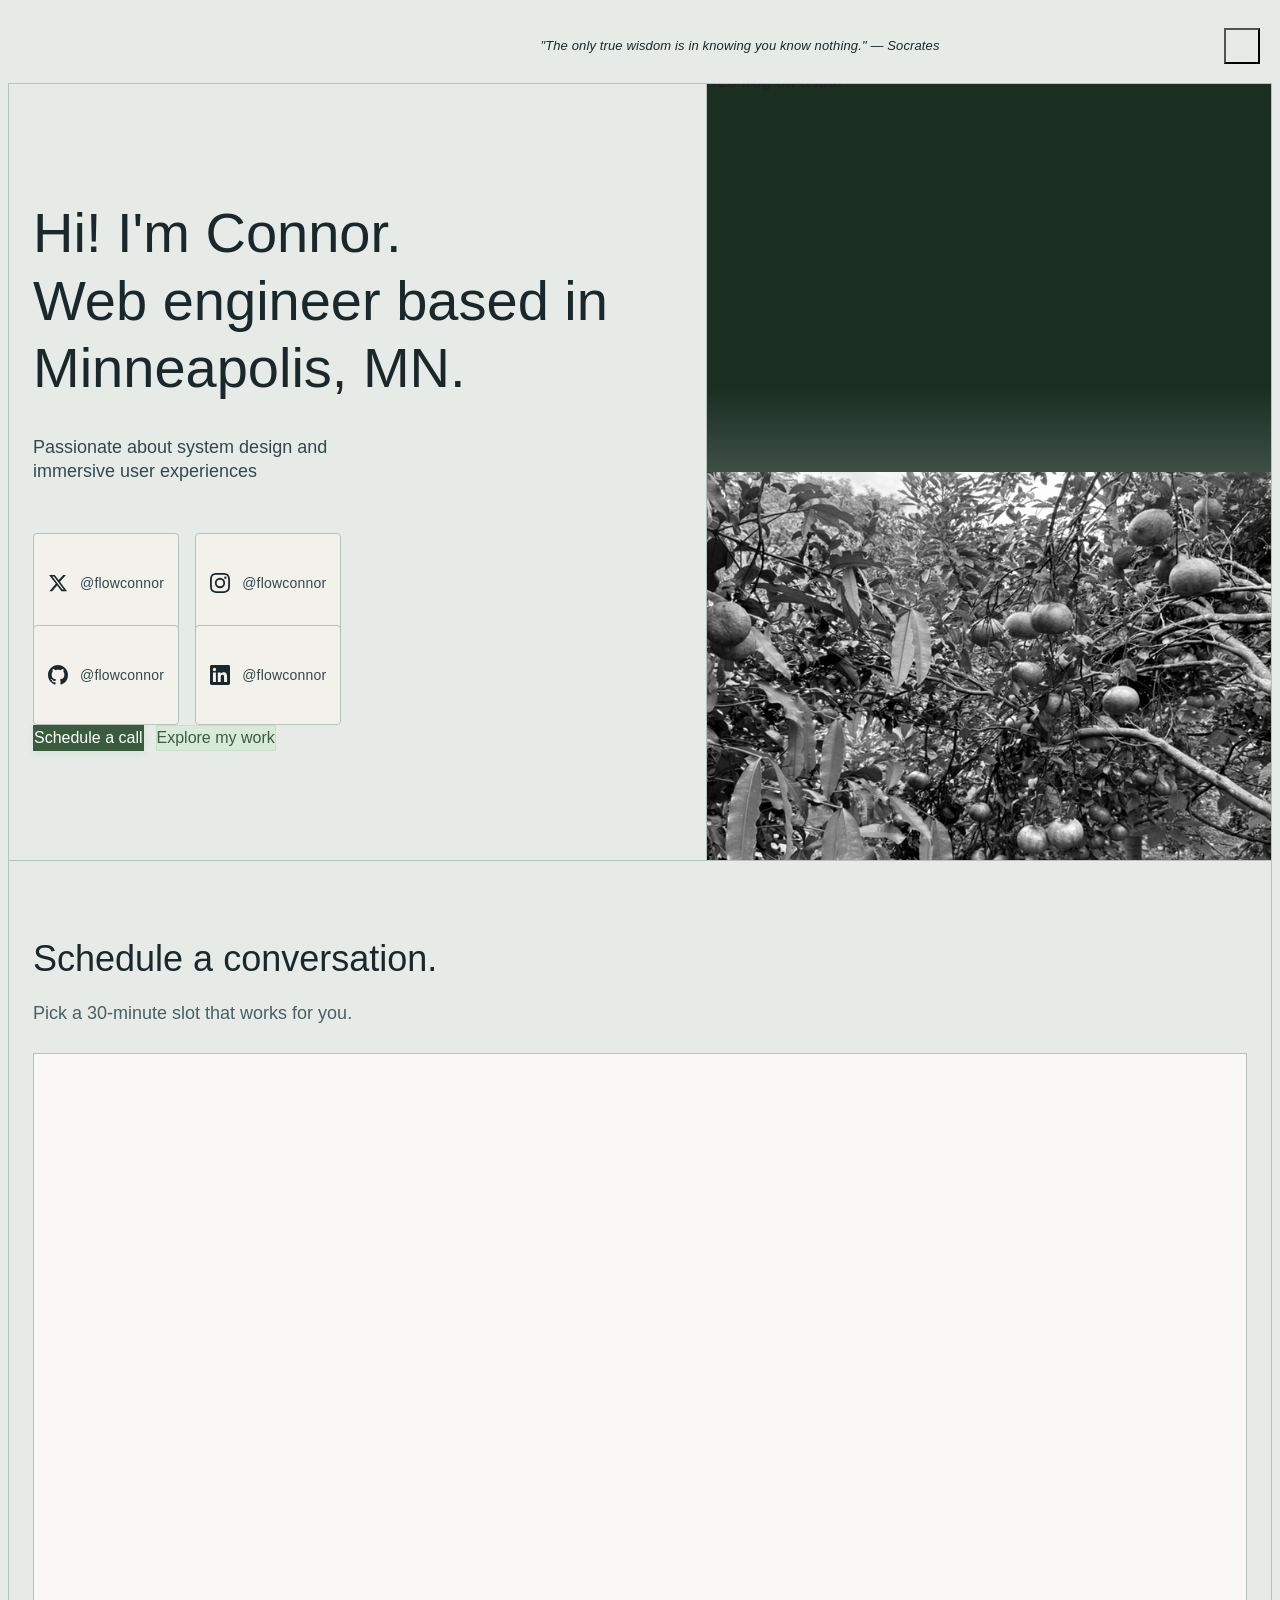
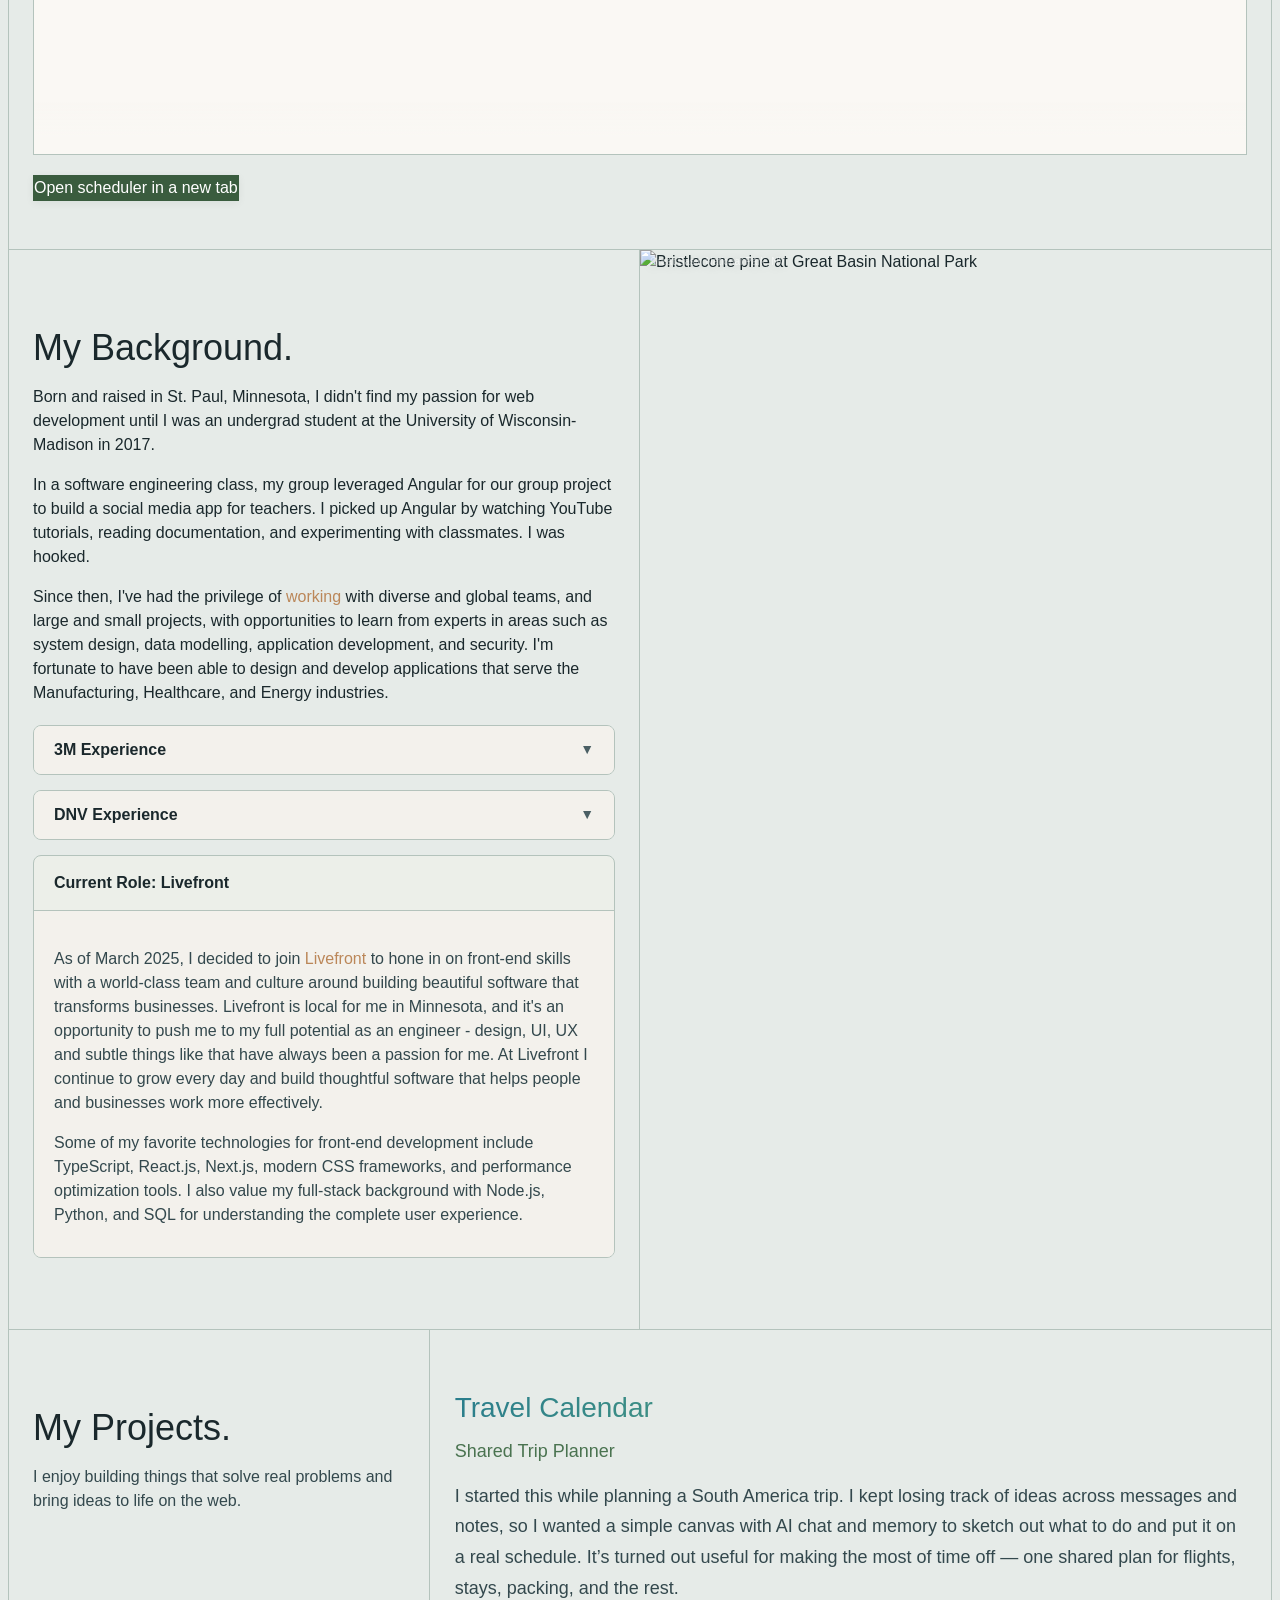
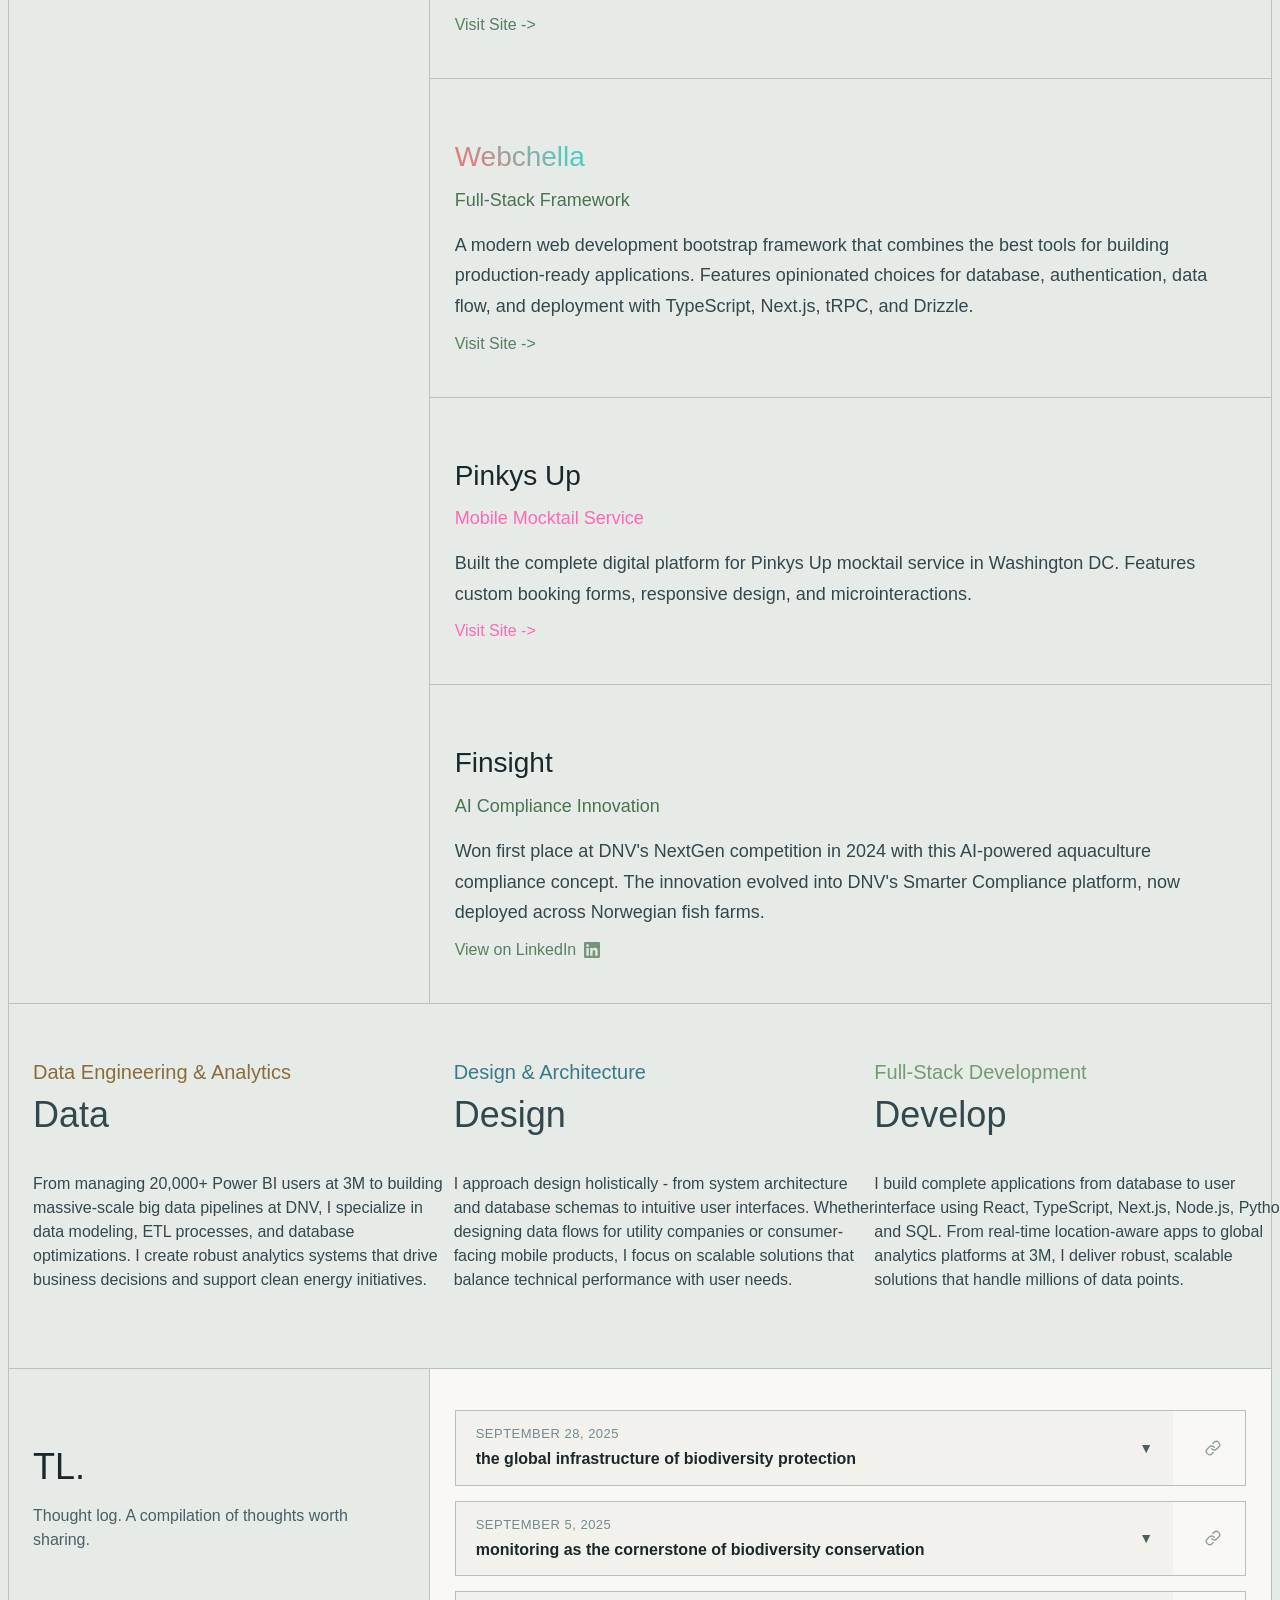
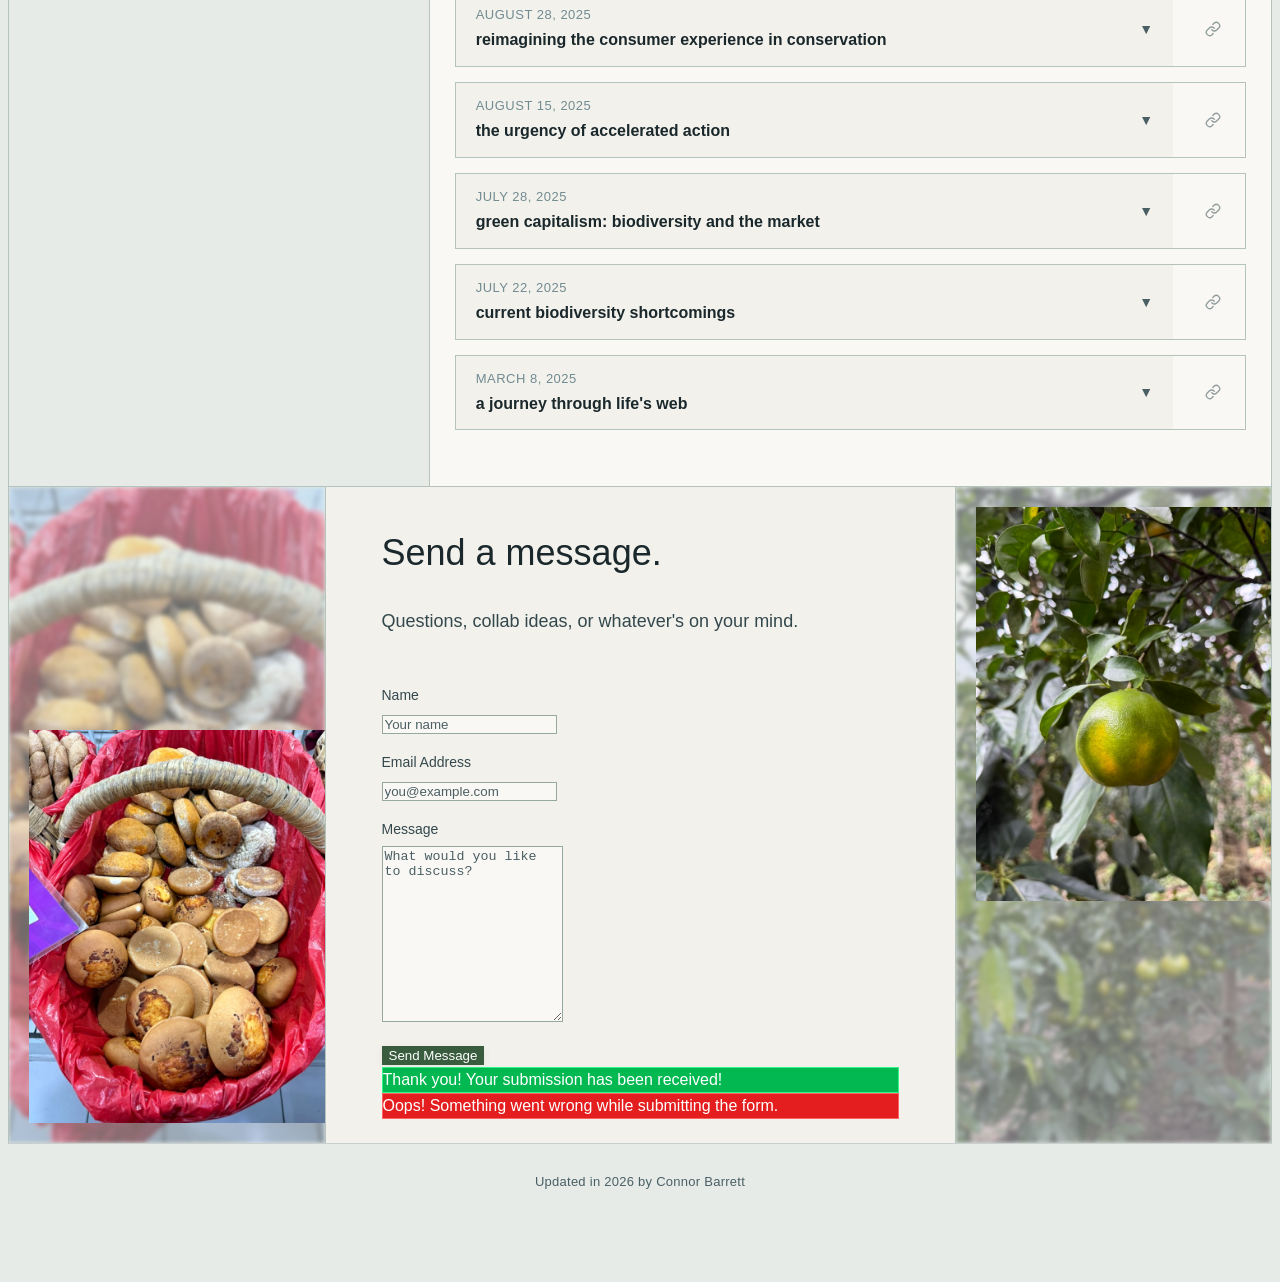
==== commit b9e92ffd: "upd8s 2026" ====
--- a/index.html
+++ b/index.html
@@ -9,6 +9,8 @@
 		<!-- Meta Tags -->
 		<meta charset="utf-8" />
 		<meta name="viewport" content="width=device-width, initial-scale=1" />
+		<meta name="theme-color" content="#e6ebe8" />
+		<meta name="color-scheme" content="light" />
 		<meta name="generator" content="Webflow" />
 		
 			<!-- Page Title & Description -->
@@ -29,6 +31,7 @@
 		<link href="css/normalize.css" rel="stylesheet" type="text/css" />
 		<link href="css/webflow.css" rel="stylesheet" type="text/css" />
 		<link href="css/connor-freelance-portfolio-23-24.webflow.css" rel="stylesheet" type="text/css" />
+		<link href="css/light-theme.css" rel="stylesheet" type="text/css" />
 		
 		<!-- Font Loading -->
 		<link href="https://fonts.googleapis.com" rel="preconnect" />
@@ -53,8 +56,9 @@
 		</script>
 		
 		<!-- Favicons -->
-		<link href="images/favicon.jpg" rel="shortcut icon" type="image/x-icon" />
-		<link href="images/webclip.jpg" rel="apple-touch-icon" />
+		<link href="images/favicon.png" rel="shortcut icon" type="image/png" />
+		<link href="images/favicon.png" rel="apple-touch-icon" />
+		<link href="images/favicon.png" rel="icon" type="image/png" />
 	</head>
 	<body class="body">
 		<div class="page-wrapper">
@@ -88,6 +92,7 @@
 				<div class="nav-menu">
 					<div class="nav-menu-links">
 						<a href="#home-section" class="navlink mobile">Home.</a>
+						<a href="#schedule-section" class="navlink mobile">Schedule.</a>
 						<a href="#about-me-section" class="navlink mobile">My Background.</a>
 						<a href="#technical-skills-section" class="navlink mobile">Technical Skills.</a>
 						<a href="#work-section" class="navlink mobile">My Projects.</a>
@@ -110,97 +115,56 @@
 							</p>
 							<div class="hero-social-links">
 								<a
-									href="https://sora.chatgpt.com/profile/nature.secrets"
-									class="social-link sora-pill"
-									target="_blank"
-									rel="noopener noreferrer"
-								>
-									<div class="social-icon-wrapper">
-										<svg viewBox="0 0 24 24" width="100%" height="100%" xmlns="http://www.w3.org/2000/svg"><path d="M19.503 0H4.496A4.496 4.496 0 000 4.496v15.007A4.496 4.496 0 004.496 24h15.007A4.496 4.496 0 0024 19.503V4.496A4.496 4.496 0 0019.503 0z" fill="url(#lobe-icons-sora-fill-0)"></path><path d="M9.726 11.36a.306.306 0 110 .612.306.306 0 010-.612z" fill="url(#lobe-icons-sora-fill-1)"></path><path clip-rule="evenodd" d="M8.408 9.561c.033-.009.065.002.096.033.145.15.292.298.44.447l.021.016c.01.005.017.009.024.01l.608.157c.042.01.068.033.077.066.009.035-.002.067-.033.098l-.447.439a.098.098 0 00-.016.022.1.1 0 00-.01.024l-.157.607c-.01.042-.033.068-.067.077-.034.01-.066-.002-.096-.033l-.44-.446a.117.117 0 00-.047-.027c-.202-.053-.405-.105-.607-.156-.042-.01-.068-.033-.077-.068-.01-.033.002-.066.033-.096.15-.146.292-.292.447-.44a.092.092 0 00.016-.021.101.101 0 00.01-.025l.157-.607c.01-.042.033-.068.068-.077z" fill="url(#lobe-icons-sora-fill-2)" fill-rule="evenodd"></path><path d="M14.87 9.982a.307.307 0 110 .613.307.307 0 010-.613z" fill="url(#lobe-icons-sora-fill-3)"></path><path clip-rule="evenodd" d="M13.553 8.187c.035-.01.067.002.097.032l.438.448a.117.117 0 00.046.026l.606.158c.042.01.067.033.077.068.009.033-.002.065-.034.095l-.447.438a.123.123 0 00-.027.046l-.157.605c-.01.042-.034.068-.068.077-.034.009-.066-.002-.096-.033-.145-.15-.291-.299-.437-.447a.09.09 0 00-.022-.017.09.09 0 00-.025-.01l-.605-.158c-.042-.01-.068-.033-.077-.067-.009-.034.002-.066.033-.096.15-.145.298-.291.447-.437a.093.093 0 00.017-.022.1.1 0 00.01-.025l.158-.605c.01-.042.033-.068.066-.076z" fill="url(#lobe-icons-sora-fill-4)" fill-rule="evenodd"></path><path clip-rule="evenodd" d="M9.065 3.343a4.577 4.577 0 012.284-.311c1 .114 1.891.54 2.673 1.274a.086.086 0 00.08.022 4.549 4.549 0 013.046.275l.047.021.116.058a4.58 4.58 0 012.188 2.398c.209.51.314 1.041.316 1.595.015.415-.03.823-.135 1.224a.12.12 0 00.03.116c.594.606.988 1.329 1.183 2.168.289 1.426-.007 2.71-.887 3.855l-.136.166a4.546 4.546 0 01-2.201 1.387.12.12 0 00-.08.077c-.191.551-.384 1.023-.741 1.494-.9 1.186-2.221 1.846-3.711 1.838-1.187-.006-2.24-.44-3.157-1.302a.106.106 0 00-.106-.024c-.388.125-.78.144-1.203.139a4.44 4.44 0 01-1.946-.467 4.542 4.542 0 01-1.61-1.336c-.152-.201-.303-.391-.413-.616a5.805 5.805 0 01-.37-.961 4.58 4.58 0 01-.013-2.299.122.122 0 00.005-.055.084.084 0 00-.027-.048 4.466 4.466 0 01-1.035-1.651 3.896 3.896 0 01-.25-1.192 5.183 5.183 0 01.141-1.6c.337-1.112.982-1.985 1.933-2.619.212-.14.412-.25.601-.329.215-.09.43-.165.646-.228a.096.096 0 00.065-.065 4.51 4.51 0 01.828-1.616 4.535 4.535 0 011.839-1.388zm.723 5.735c-.865-.614-2.048-.31-2.483.656-.226.5-.27 1.026-.133 1.58l.108.44.195.712c.08.4.232.765.459 1.096l.022.032c.12.142.252.272.394.389 1.039.854 2.456.284 2.739-.992l.037-.16.01-.06c.044-.3.03-.594-.04-.882a35.608 35.608 0 00-.41-1.517c-.163-.554-.462-.985-.898-1.294zm5.328-1.235c-.646-.6-1.643-.623-2.285-.019-.25.235-.425.552-.523.949a2.603 2.603 0 000 1.226l.01.04.042.136c.095.315.183.625.264.93.085.317.152.53.204.638.43.905 1.365 1.556 2.382 1.141.946-.386 1.23-1.507 1.016-2.415a9.78 9.78 0 00-.105-.41c-.15-.583-.256-.976-.321-1.179a2.41 2.41 0 00-.684-1.037z" fill="url(#lobe-icons-sora-fill-5)" fill-rule="evenodd"></path><defs><linearGradient gradientUnits="userSpaceOnUse" id="lobe-icons-sora-fill-0" x1="12" x2="12" y1="0" y2="24"><stop stop-color="#012659"></stop><stop offset="1" stop-color="#0968DA"></stop></linearGradient><linearGradient gradientUnits="userSpaceOnUse" id="lobe-icons-sora-fill-1" x1="9.859" x2="14.219" y1="3" y2="21.017"><stop stop-color="#fff"></stop><stop offset="1" stop-color="#6BB6FE"></stop></linearGradient><linearGradient gradientUnits="userSpaceOnUse" id="lobe-icons-sora-fill-2" x1="9.859" x2="14.219" y1="3" y2="21.017"><stop stop-color="#fff"></stop><stop offset="1" stop-color="#6BB6FE"></stop></linearGradient><linearGradient gradientUnits="userSpaceOnUse" id="lobe-icons-sora-fill-3" x1="9.859" x2="14.219" y1="3" y2="21.017"><stop stop-color="#fff"></stop><stop offset="1" stop-color="#6BB6FE"></stop></linearGradient><linearGradient gradientUnits="userSpaceOnUse" id="lobe-icons-sora-fill-4" x1="9.859" x2="14.219" y1="3" y2="21.017"><stop stop-color="#fff"></stop><stop offset="1" stop-color="#6BB6FE"></stop></linearGradient><linearGradient gradientUnits="userSpaceOnUse" id="lobe-icons-sora-fill-5" x1="9.859" x2="14.219" y1="3" y2="21.017"><stop stop-color="#fff"></stop><stop offset="1" stop-color="#6BB6FE"></stop></linearGradient></defs></svg>
-									</div>
-									<span class="social-text">nature.secrets</span>
-								</a>
-								<a
-									href="https://sora.chatgpt.com/profile/nature.secrets.plus"
-									class="social-link sora-pill"
-									target="_blank"
-									rel="noopener noreferrer"
-								>
-									<div class="social-icon-wrapper">
-										<svg viewBox="0 0 24 24" width="100%" height="100%" xmlns="http://www.w3.org/2000/svg"><path d="M19.503 0H4.496A4.496 4.496 0 000 4.496v15.007A4.496 4.496 0 004.496 24h15.007A4.496 4.496 0 0024 19.503V4.496A4.496 4.496 0 0019.503 0z" fill="url(#lobe-icons-sora-fill-0)"></path><path d="M9.726 11.36a.306.306 0 110 .612.306.306 0 010-.612z" fill="url(#lobe-icons-sora-fill-1)"></path><path clip-rule="evenodd" d="M8.408 9.561c.033-.009.065.002.096.033.145.15.292.298.44.447l.021.016c.01.005.017.009.024.01l.608.157c.042.01.068.033.077.066.009.035-.002.067-.033.098l-.447.439a.098.098 0 00-.016.022.1.1 0 00-.01.024l-.157.607c-.01.042-.033.068-.067.077-.034.01-.066-.002-.096-.033l-.44-.446a.117.117 0 00-.047-.027c-.202-.053-.405-.105-.607-.156-.042-.01-.068-.033-.077-.068-.01-.033.002-.066.033-.096.15-.146.292-.292.447-.44a.092.092 0 00.016-.021.101.101 0 00.01-.025l.157-.607c.01-.042.033-.068.068-.077z" fill="url(#lobe-icons-sora-fill-2)" fill-rule="evenodd"></path><path d="M14.87 9.982a.307.307 0 110 .613.307.307 0 010-.613z" fill="url(#lobe-icons-sora-fill-3)"></path><path clip-rule="evenodd" d="M13.553 8.187c.035-.01.067.002.097.032l.438.448a.117.117 0 00.046.026l.606.158c.042.01.067.033.077.068.009.033-.002.065-.034.095l-.447.438a.123.123 0 00-.027.046l-.157.605c-.01.042-.034.068-.068.077-.034.009-.066-.002-.096-.033-.145-.15-.291-.299-.437-.447a.09.09 0 00-.022-.017.09.09 0 00-.025-.01l-.605-.158c-.042-.01-.068-.033-.077-.067-.009-.034.002-.066.033-.096.15-.145.298-.291.447-.437a.093.093 0 00.017-.022.1.1 0 00.01-.025l.158-.605c.01-.042.033-.068.066-.076z" fill="url(#lobe-icons-sora-fill-4)" fill-rule="evenodd"></path><path clip-rule="evenodd" d="M9.065 3.343a4.577 4.577 0 012.284-.311c1 .114 1.891.54 2.673 1.274a.086.086 0 00.08.022 4.549 4.549 0 013.046.275l.047.021.116.058a4.58 4.58 0 012.188 2.398c.209.51.314 1.041.316 1.595.015.415-.03.823-.135 1.224a.12.12 0 00.03.116c.594.606.988 1.329 1.183 2.168.289 1.426-.007 2.71-.887 3.855l-.136.166a4.546 4.546 0 01-2.201 1.387.12.12 0 00-.08.077c-.191.551-.384 1.023-.741 1.494-.9 1.186-2.221 1.846-3.711 1.838-1.187-.006-2.24-.44-3.157-1.302a.106.106 0 00-.106-.024c-.388.125-.78.144-1.203.139a4.44 4.44 0 01-1.946-.467 4.542 4.542 0 01-1.61-1.336c-.152-.201-.303-.391-.413-.616a5.805 5.805 0 01-.37-.961 4.58 4.58 0 01-.013-2.299.122.122 0 00.005-.055.084.084 0 00-.027-.048 4.466 4.466 0 01-1.035-1.651 3.896 3.896 0 01-.25-1.192 5.183 5.183 0 01.141-1.6c.337-1.112.982-1.985 1.933-2.619.212-.14.412-.25.601-.329.215-.09.43-.165.646-.228a.096.096 0 00.065-.065 4.51 4.51 0 01.828-1.616 4.535 4.535 0 011.839-1.388zm.723 5.735c-.865-.614-2.048-.31-2.483.656-.226.5-.27 1.026-.133 1.58l.108.44.195.712c.08.4.232.765.459 1.096l.022.032c.12.142.252.272.394.389 1.039.854 2.456.284 2.739-.992l.037-.16.01-.06c.044-.3.03-.594-.04-.882a35.608 35.608 0 00-.41-1.517c-.163-.554-.462-.985-.898-1.294zm5.328-1.235c-.646-.6-1.643-.623-2.285-.019-.25.235-.425.552-.523.949a2.603 2.603 0 000 1.226l.01.04.042.136c.095.315.183.625.264.93.085.317.152.53.204.638.43.905 1.365 1.556 2.382 1.141.946-.386 1.23-1.507 1.016-2.415a9.78 9.78 0 00-.105-.41c-.15-.583-.256-.976-.321-1.179a2.41 2.41 0 00-.684-1.037z" fill="url(#lobe-icons-sora-fill-5)" fill-rule="evenodd"></path><defs><linearGradient gradientUnits="userSpaceOnUse" id="lobe-icons-sora-fill-0" x1="12" x2="12" y1="0" y2="24"><stop stop-color="#012659"></stop><stop offset="1" stop-color="#0968DA"></stop></linearGradient><linearGradient gradientUnits="userSpaceOnUse" id="lobe-icons-sora-fill-1" x1="9.859" x2="14.219" y1="3" y2="21.017"><stop stop-color="#fff"></stop><stop offset="1" stop-color="#6BB6FE"></stop></linearGradient><linearGradient gradientUnits="userSpaceOnUse" id="lobe-icons-sora-fill-2" x1="9.859" x2="14.219" y1="3" y2="21.017"><stop stop-color="#fff"></stop><stop offset="1" stop-color="#6BB6FE"></stop></linearGradient><linearGradient gradientUnits="userSpaceOnUse" id="lobe-icons-sora-fill-3" x1="9.859" x2="14.219" y1="3" y2="21.017"><stop stop-color="#fff"></stop><stop offset="1" stop-color="#6BB6FE"></stop></linearGradient><linearGradient gradientUnits="userSpaceOnUse" id="lobe-icons-sora-fill-4" x1="9.859" x2="14.219" y1="3" y2="21.017"><stop stop-color="#fff"></stop><stop offset="1" stop-color="#6BB6FE"></stop></linearGradient><linearGradient gradientUnits="userSpaceOnUse" id="lobe-icons-sora-fill-5" x1="9.859" x2="14.219" y1="3" y2="21.017"><stop stop-color="#fff"></stop><stop offset="1" stop-color="#6BB6FE"></stop></linearGradient></defs></svg>
-									</div>
-									<span class="social-text">nature.secrets.plus</span>
-								</a>
-								<a
-									href="https://x.com/flowingconnor"
+									href="https://x.com/flowconnor"
 									class="social-link x-pill"
 									target="_blank"
 									rel="noopener noreferrer"
 								>
 									<div class="social-icon-wrapper">
-										<svg viewBox="0 0 24 24" width="100%" height="100%" fill="none" xmlns="http://www.w3.org/2000/svg"><path d="M18.244 2.25h3.308l-7.227 8.26 8.502 11.24H16.17l-5.214-6.817L4.99 21.75H1.68l7.73-8.835L1.254 2.25H8.08l4.713 6.231zm-1.161 17.52h1.833L7.084 4.126H5.117z" fill="white"/></svg>
+										<svg viewBox="0 0 24 24" width="100%" height="100%" fill="none" xmlns="http://www.w3.org/2000/svg"><path d="M18.244 2.25h3.308l-7.227 8.26 8.502 11.24H16.17l-5.214-6.817L4.99 21.75H1.68l7.73-8.835L1.254 2.25H8.08l4.713 6.231zm-1.161 17.52h1.833L7.084 4.126H5.117z" fill="currentColor"/></svg>
 									</div>
-									<span class="social-text">@flowingconnor</span>
+									<span class="social-text">@flowconnor</span>
 								</a>
 								<a
-									href="https://substack.com/@flowingconnor"
-									class="social-link substack-pill"
-									target="_blank"
-									rel="noopener noreferrer"
-								>
-									<div class="social-icon-wrapper">
-										<svg viewBox="0 0 24 24" width="100%" height="100%" fill="none" xmlns="http://www.w3.org/2000/svg"><path d="M22.539 8.242H1.46V5.406h21.08v2.836zM1.46 10.812V24L12 18.11 22.54 24V10.812H1.46zM22.54 0H1.46v2.836h21.08V0z" fill="#FF6719"/></svg>
-									</div>
-									<span class="social-text">@flowingconnor</span>
-								</a>
-								<a
-									href="https://www.instagram.com/flowingconnor/"
+									href="https://www.instagram.com/flowconnor/"
 									class="social-link instagram-pill"
 									target="_blank"
 									rel="noopener noreferrer"
 								>
 									<div class="social-icon-wrapper">
-										<svg viewBox="0 0 24 24" width="100%" height="100%" fill="none" xmlns="http://www.w3.org/2000/svg"><path d="M12 2.163c3.204 0 3.584.012 4.85.07 3.252.148 4.771 1.691 4.919 4.919.058 1.265.069 1.645.069 4.849 0 3.205-.012 3.584-.069 4.849-.149 3.225-1.664 4.771-4.919 4.919-1.266.058-1.644.069-4.85.069-3.204 0-3.584-.011-4.849-.069-3.26-.149-4.771-1.699-4.919-4.92-.058-1.265-.07-1.644-.07-4.849 0-3.204.013-3.583.07-4.849.149-3.227 1.664-4.771 4.919-4.919 1.266-.057 1.645-.069 4.849-.069ZM12 0C8.741 0 8.333.014 7.053.072 2.695.272.273 2.69.073 7.052.014 8.333 0 8.741 0 12c0 3.259.014 3.668.072 4.948.2 4.358 2.618 6.78 6.98 6.98C8.333 23.986 8.741 24 12 24c3.259 0 3.668-.014 4.948-.072 4.354-.2 6.782-2.618 6.979-6.98.059-1.28.073-1.689.073-4.948 0-3.259-.014-3.667-.072-4.947-.196-4.354-2.617-6.78-6.979-6.98C15.668.014 15.259 0 12 0Zm0 5.838a6.162 6.162 0 1 0 0 12.324 6.162 6.162 0 0 0 0-12.324ZM12 16a4 4 0 1 1 0-8 4 4 0 0 1 0 8Zm6.406-11.845a1.44 1.44 0 1 0 0 2.881 1.44 1.44 0 0 0 0-2.881Z" fill="url(#instagramGradient)"/><defs><linearGradient id="instagramGradient" x1="0" y1="0" x2="24" y2="24" gradientUnits="userSpaceOnUse"><stop offset="0%" stop-color="#833AB4"/><stop offset="50%" stop-color="#E1306C"/><stop offset="100%" stop-color="#F77737"/></linearGradient></defs></svg>
+										<svg viewBox="0 0 24 24" width="100%" height="100%" fill="none" xmlns="http://www.w3.org/2000/svg"><path d="M12 2.163c3.204 0 3.584.012 4.85.07 3.252.148 4.771 1.691 4.919 4.919.058 1.265.069 1.645.069 4.849 0 3.205-.012 3.584-.069 4.849-.149 3.225-1.664 4.771-4.919 4.919-1.266.058-1.644.069-4.85.069-3.204 0-3.584-.011-4.849-.069-3.26-.149-4.771-1.699-4.919-4.92-.058-1.265-.07-1.644-.07-4.849 0-3.204.013-3.583.07-4.849.149-3.227 1.664-4.771 4.919-4.919 1.266-.057 1.645-.069 4.849-.069ZM12 0C8.741 0 8.333.014 7.053.072 2.695.272.273 2.69.073 7.052.014 8.333 0 8.741 0 12c0 3.259.014 3.668.072 4.948.2 4.358 2.618 6.78 6.98 6.98C8.333 23.986 8.741 24 12 24c3.259 0 3.668-.014 4.948-.072 4.354-.2 6.782-2.618 6.979-6.98.059-1.28.073-1.689.073-4.948 0-3.259-.014-3.667-.072-4.947-.196-4.354-2.617-6.78-6.979-6.98C15.668.014 15.259 0 12 0Zm0 5.838a6.162 6.162 0 1 0 0 12.324 6.162 6.162 0 0 0 0-12.324ZM12 16a4 4 0 1 1 0-8 4 4 0 0 1 0 8Zm6.406-11.845a1.44 1.44 0 1 0 0 2.881 1.44 1.44 0 0 0 0-2.881Z" fill="currentColor"/></svg>
 									</div>
-									<span class="social-text">@flowingconnor</span>
+									<span class="social-text">@flowconnor</span>
 								</a>
 								<a
-									href="https://github.com/flowingconnor"
+									href="https://github.com/flowconnor"
 									class="social-link github-pill"
 									target="_blank"
 									rel="noopener noreferrer"
 								>
 									<div class="social-icon-wrapper">
-										<svg viewBox="0 0 24 24" width="100%" height="100%" fill="none" xmlns="http://www.w3.org/2000/svg"><path d="M12 0C5.37 0 0 5.37 0 12c0 5.31 3.435 9.795 8.205 11.385.6.105.825-.255.825-.57 0-.285-.015-1.23-.015-2.235-3.015.555-3.795-.735-4.035-1.41-.135-.345-.72-1.41-1.23-1.695-.42-.225-1.02-.78-.015-.795.945-.015 1.62.87 1.845 1.23 1.08 1.815 2.805 1.305 3.495.99.105-.78.42-1.305.765-1.605-2.67-.3-5.46-1.335-5.46-5.925 0-1.305.465-2.385 1.23-3.225-.12-.3-.54-1.53.12-3.18 0 0 1.005-.315 3.3 1.23.96-.27 1.98-.405 3-.405s2.04.135 3 .405c2.295-1.56 3.3-1.23 3.3-1.23.66 1.65.24 2.88.12 3.18.765.84 1.23 1.905 1.23 3.225 0 4.605-2.805 5.625-5.475 5.925.435.375.81 1.095.81 2.22 0 1.605-.015 2.895-.015 3.3 0 .315.225.69.825.57A12.02 12.02 0 0 0 24 12c0-6.63-5.37-12-12-12Z" fill="white"/></svg>
+										<svg viewBox="0 0 24 24" width="100%" height="100%" fill="none" xmlns="http://www.w3.org/2000/svg"><path d="M12 0C5.37 0 0 5.37 0 12c0 5.31 3.435 9.795 8.205 11.385.6.105.825-.255.825-.57 0-.285-.015-1.23-.015-2.235-3.015.555-3.795-.735-4.035-1.41-.135-.345-.72-1.41-1.23-1.695-.42-.225-1.02-.78-.015-.795.945-.015 1.62.87 1.845 1.23 1.08 1.815 2.805 1.305 3.495.99.105-.78.42-1.305.765-1.605-2.67-.3-5.46-1.335-5.46-5.925 0-1.305.465-2.385 1.23-3.225-.12-.3-.54-1.53.12-3.18 0 0 1.005-.315 3.3 1.23.96-.27 1.98-.405 3-.405s2.04.135 3 .405c2.295-1.56 3.3-1.23 3.3-1.23.66 1.65.24 2.88.12 3.18.765.84 1.23 1.905 1.23 3.225 0 4.605-2.805 5.625-5.475 5.925.435.375.81 1.095.81 2.22 0 1.605-.015 2.895-.015 3.3 0 .315.225.69.825.57A12.02 12.02 0 0 0 24 12c0-6.63-5.37-12-12-12Z" fill="currentColor"/></svg>
 									</div>
-									<span class="social-text">@flowingconnor</span>
+									<span class="social-text">@flowconnor</span>
 								</a>
 								<a
-									href="https://www.linkedin.com/in/flowingconnor/"
+									href="https://www.linkedin.com/in/flowconnor/"
 									class="social-link linkedin-pill"
 									target="_blank"
 									rel="noopener noreferrer"
 								>
 									<div class="social-icon-wrapper">
-										<svg viewBox="0 0 24 24" width="100%" height="100%" fill="none" xmlns="http://www.w3.org/2000/svg"><path d="M20.447 20.452h-3.554v-5.569c0-1.328-.027-3.037-1.852-3.037-1.853 0-2.136 1.445-2.136 2.939v5.667H9.351V9h3.414v1.561h.046c.477-.9 1.637-1.85 3.37-1.85 3.601 0 4.267 2.37 4.267 5.455v6.286zM5.337 7.433a2.062 2.062 0 0 1-2.063-2.065 2.064 2.064 0 1 1 2.063 2.065zm1.782 13.019H3.555V9h3.564v11.452zM22.225 0H1.771C.792 0 0 .774 0 1.729v20.497C0 23.227.792 24 1.771 24h20.451C23.2 24 24 23.227 24 22.226V1.729C24 .774 23.2 0 22.222 0h.003z" fill="#0077B5"/></svg>
+										<svg viewBox="0 0 24 24" width="100%" height="100%" fill="none" xmlns="http://www.w3.org/2000/svg"><path d="M20.447 20.452h-3.554v-5.569c0-1.328-.027-3.037-1.852-3.037-1.853 0-2.136 1.445-2.136 2.939v5.667H9.351V9h3.414v1.561h.046c.477-.9 1.637-1.85 3.37-1.85 3.601 0 4.267 2.37 4.267 5.455v6.286zM5.337 7.433a2.062 2.062 0 0 1-2.063-2.065 2.064 2.064 0 1 1 2.063 2.065zm1.782 13.019H3.555V9h3.564v11.452zM22.225 0H1.771C.792 0 0 .774 0 1.729v20.497C0 23.227.792 24 1.771 24h20.451C23.2 24 24 23.227 24 22.226V1.729C24 .774 23.2 0 22.222 0h.003z" fill="currentColor"/></svg>
 									</div>
-									<span class="social-text">@flowingconnor</span>
-								</a>
-								<a
-									href="mailto:connor.steven.barrett@gmail.com"
-									class="social-link gmail-pill"
-									target="_blank"
-									rel="noopener noreferrer"
-								>
-									<div class="social-icon-wrapper">
-										<svg viewBox="0 0 24 24" width="100%" height="100%" fill="none" xmlns="http://www.w3.org/2000/svg"><path d="M24 5.4v13.2c0 1.1-.9 2-2 2H2c-1.1 0-2-.9-2-2V5.4c0-1.1.9-2 2-2h1.4l8.6 5.4 8.6-5.4H22c1.1 0 2 .9 2 2zM12 11L2 4.8v.2l10 6.2 10-6.2v-.2L12 11z" fill="url(#gmailGradient)"/><defs><linearGradient id="gmailGradient" x1="2" y1="5.4" x2="22" y2="18.6" gradientUnits="userSpaceOnUse"><stop offset="0%" stop-color="#4285F4"/><stop offset="25%" stop-color="#EA4335"/><stop offset="50%" stop-color="#FBBC04"/><stop offset="75%" stop-color="#34A853"/></linearGradient></defs></svg>
-									</div>
-									<span class="social-text">gmail me</span>
+									<span class="social-text">@flowconnor</span>
 								</a>
 							</div>
 							<div class="hero-button-wrapper">
-								<a href="#work-section" class="button primary w-button">
-									Explore My Work
+								<a href="#schedule-section" class="button primary w-button">
+									Schedule a call
+								</a>
+								<a href="#work-section" class="button secondary w-button">
+									Explore my work
 								</a>
 							</div>
 						</div>
@@ -209,19 +173,47 @@
 								<img
 									src="images/IMG_1423.png"
 									loading="eager"
-									alt="Red-eyed tree frog"
-									class="hero-image-stacked"
+									alt="Tree frog on a leaf"
+									class="hero-image-stacked editorial-photo"
 								/>
 							</div>
 							<div class="hero-stack-item">
 								<img
-									src="images/IMG_1447.png"
+									src="images/hero-citrus-grove.jpg"
 									loading="lazy"
-									alt="Tropical plant with red flowers"
-									class="hero-image-stacked"
+									alt="Citrus grove in Colombia"
+									class="hero-image-stacked editorial-photo"
 								/>
 							</div>
 						</div>
+					</div>
+				</div>
+			</section>
+
+			<!-- Scheduling Section -->
+			<section id="schedule-section" class="schedule-section">
+				<div class="container w-container">
+					<div class="schedule-content">
+						<h2>Schedule a conversation.</h2>
+						<p class="paragraph large schedule-lead">
+							Pick a 30-minute slot that works for you.
+						</p>
+						<div class="cal-embed-wrapper">
+							<div
+								id="cal-inline-embed"
+								class="cal-inline-host"
+								title="Book a meeting with Connor Barrett"
+							></div>
+						</div>
+						<a
+							id="cal-booking-link"
+							href="https://cal.com/connor-barrett-udt2su/30min"
+							target="_blank"
+							rel="noopener noreferrer"
+							class="button primary w-button"
+						>
+							Open scheduler in a new tab
+						</a>
 					</div>
 				</div>
 			</section>
@@ -366,6 +358,32 @@
 							<div class="work-grid">
 								<div class="work-project-wrapper">
 									<div class="div-block-2">
+										<h3 style="background: linear-gradient(120deg, #2a7d8c 0%, #4a9b7f 45%, #c9a227 100%); -webkit-background-clip: text; -webkit-text-fill-color: transparent; background-clip: text;">Travel Calendar</h3>
+										<div class="role-wrapper">
+											<div class="pinkys-up-label" style="color: var(--powder-blue);">
+												Shared Trip Planner
+											</div>
+										</div>
+										<p class="paragraph large">
+											I started this while planning a South America trip. I kept losing track of ideas across messages and notes, so I wanted a simple canvas with AI chat and memory to sketch out what to do and put it on a real schedule. It’s turned out useful for making the most of time off — one shared plan for flights, stays, packing, and the rest.
+										</p>
+									</div>
+									<a
+										href="https://www.travelcalendar.space/"
+										target="_blank"
+										class="pinkys-up-text-button w-inline-block"
+										rel="noopener"
+										style="opacity: 0.9;"
+									>
+										<div class="pinkys-up-button-visit-site" style="color: var(--powder-blue);">
+											Visit Site -&gt;
+										</div>
+									</a>
+								</div>
+							</div>
+							<div class="work-grid">
+								<div class="work-project-wrapper">
+									<div class="div-block-2">
 										<h3 style="background: linear-gradient(45deg, #ff6b6b, #4ecdc4, #45b7d1, #96ceb4, #feca57, #ff9ff3, #54a0ff); -webkit-background-clip: text; -webkit-text-fill-color: transparent; background-clip: text;">Webchella</h3>
 										<div class="role-wrapper">
 											<div class="pinkys-up-label" style="color: var(--powder-blue);">
@@ -487,7 +505,7 @@
 								<p class="pricing-paragraph">
 									I approach design holistically - from system architecture and database 
 									schemas to intuitive user interfaces. Whether designing data flows for 
-									utility companies or crafting delightful user experiences for Food Truckies, 
+									utility companies or consumer-facing mobile products, 
 									I focus on scalable solutions that balance technical performance with user needs.
 								</p>
 							</div>
@@ -506,7 +524,7 @@
 								<p class="pricing-paragraph">
 									I build complete applications from database to user interface using 
 									React, TypeScript, Next.js, Node.js, Python, and SQL. From real-time 
-									GPS tracking in Food Truckies to global analytics platforms at 3M, 
+									location-aware apps to global analytics platforms at 3M, 
 									I deliver robust, scalable solutions that handle millions of data points.
 								</p>
 							</div>
@@ -1407,60 +1425,26 @@
 								class="contact-left-block"
 							>
 								<img
-									src="images/IMG_0101.JPG"
+									src="images/colombia-market-bread.jpg"
 									loading="lazy"
-									width="2016"
-									sizes="(max-width: 767px) 100vw, (max-width: 991px) 726.328125px, 938.3333129882812px"
 									alt=""
-									srcset="
-										images/IMG_0101-p-500.jpg   500w,
-										images/IMG_0101-p-800.jpg   800w,
-										images/IMG_0101-p-1080.jpg 1080w,
-										images/IMG_0101-p-1600.jpg 1600w,
-										images/IMG_0101-p-2000.jpg 2000w,
-										images/IMG_0101-p-2600.jpg 2600w,
-										images/IMG_0101-p-3200.jpg 3200w,
-										images/IMG_0101.JPG        4898w
-									"
 									class="contact-image-left-bg"
 								/><img
-									src="images/IMG_0101.JPG"
+									src="images/colombia-market-bread.jpg"
 									loading="lazy"
-									width="Auto"
-									height="Auto"
-									alt=""
-									srcset="
-										images/IMG_0101-p-500.jpg   500w,
-										images/IMG_0101-p-800.jpg   800w,
-										images/IMG_0101-p-1080.jpg 1080w,
-										images/IMG_0101-p-1600.jpg 1600w,
-										images/IMG_0101-p-2000.jpg 2000w,
-										images/IMG_0101-p-2600.jpg 2600w,
-										images/IMG_0101-p-3200.jpg 3200w,
-										images/IMG_0101.JPG        4898w
-									"
-									sizes="(max-width: 767px) 100vw, (max-width: 991px) 726.328125px, 938.3333129882812px"
+									alt="Fresh bread at a market in Colombia"
 									class="contact-image-left"
 								/>
-								<div class="about-me-text-block">
-									Santa Marta, Colombia
-								</div>
 							</div>
 							<div
 								id="w-node-eba77d37-8e0f-e6eb-6fed-f31ed96fc291-d96fc28c"
 								class="contact-middle-block"
 							>
 								<div class="contact-top-header">
-									<h2>Connect with me.</h2>
-									<div class="paragraph large">
-										You can also find me on
-										<a
-											href="https://www.linkedin.com/in/connorbarrett97/"
-											target="_blank"
-											class="link"
-											>LinkedIn</a
-										>
-									</div>
+									<h2>Send a message.</h2>
+									<p class="paragraph large">
+										Questions, collab ideas, or whatever's on your mind.
+									</p>
 								</div>
 								<!-- Contact Form -->
 								<div class="w-form">
@@ -1481,7 +1465,7 @@
 												maxlength="256"
 												name="name"
 												data-name="Name"
-												placeholder="First Last"
+												placeholder="Your name"
 												id="contact-name"
 												required
 											/>
@@ -1494,7 +1478,7 @@
 												maxlength="256"
 												name="email"
 												data-name="Email"
-												placeholder="firstlast@gmail.com"
+												placeholder="you@example.com"
 												id="contact-email"
 												required
 											/>
@@ -1503,7 +1487,7 @@
 											<label for="contact-message">Message</label>
 											<textarea
 												required
-												placeholder="Nice to meet you!"
+												placeholder="What would you like to discuss?"
 												maxlength="5000"
 												id="contact-message"
 												name="message"
@@ -1515,7 +1499,7 @@
 											type="submit"
 											value="Send Message"
 											data-wait="Sending..."
-											class="button w-button"
+											class="button primary w-button"
 										/>
 									</form>
 									<div class="success-message w-form-done">
@@ -1530,42 +1514,15 @@
 								id="w-node-eba77d37-8e0f-e6eb-6fed-f31ed96fc2ac-d96fc28c"
 								class="contact-right-block"
 							>
-								<div class="about-me-text-block">
-									Bogota, Colombia
-								</div>
 								<img
-									src="images/IMG_0397.JPG"
+									src="images/hero-citrus-grove.jpg"
 									loading="lazy"
-									width="2456"
-									sizes="(max-width: 767px) 100vw, (max-width: 991px) 726.328125px, 938.3333129882812px"
 									alt=""
-									srcset="
-										images/IMG_0397-p-500.jpg   500w,
-										images/IMG_0397-p-800.jpg   800w,
-										images/IMG_0397-p-1080.jpg 1080w,
-										images/IMG_0397-p-1600.jpg 1600w,
-										images/IMG_0397-p-2000.jpg 2000w,
-										images/IMG_0397-p-2600.jpg 2600w,
-										images/IMG_0397-p-3200.jpg 3200w,
-										images/IMG_0397.JPG        4898w
-									"
 									class="contact-image-right-bg"
 								/><img
-									src="images/IMG_0127.JPG"
+									src="images/colombia-citrus-green.jpg"
 									loading="lazy"
-									width="Auto"
-									sizes="(max-width: 767px) 100vw, (max-width: 991px) 726.328125px, 938.3333129882812px"
-									alt=""
-									srcset="
-										images/IMG_0127-p-500.jpg   500w,
-										images/IMG_0127-p-800.jpg   800w,
-										images/IMG_0127-p-1080.jpg 1080w,
-										images/IMG_0127-p-1600.jpg 1600w,
-										images/IMG_0127-p-2000.jpg 2000w,
-										images/IMG_0127-p-2600.jpg 2600w,
-										images/IMG_0127-p-3200.jpg 3200w,
-										images/IMG_0127.JPG        4898w
-									"
+									alt="Green citrus ripening on the tree in Colombia"
 									class="contact-image-right"
 								/>
 							</div>
@@ -1577,10 +1534,7 @@
 			<footer class="clean-footer">
 				<div class="container w-container">
 					<div class="clean-footer-content">
-						<p class="footer-text">
-							Updated in 2025 by Connor Barrett<br />
-							<span class="footer-location"></span>
-						</p>
+						<p class="footer-text">Updated in 2026 by Connor Barrett</p>
 					</div>
 				</div>
 			</footer>
@@ -1596,6 +1550,94 @@
 			type="text/javascript"
 		></script>
 		<script src="js/quotes.js" type="text/javascript"></script>
+		<script>
+			(function (C, A, L) {
+				let p = function (a, ar) {
+					a.q.push(ar);
+				};
+				let d = C.document;
+				C.Cal =
+					C.Cal ||
+					function () {
+						let cal = C.Cal;
+						let ar = arguments;
+						if (!cal.loaded) {
+							cal.ns = {};
+							cal.q = cal.q || [];
+							d.head.appendChild(d.createElement('script')).src = A;
+							cal.loaded = true;
+						}
+						if (ar[0] === L) {
+							const api = function () {
+								p(api, arguments);
+							};
+							const namespace = ar[1];
+							api.q = api.q || [];
+							if (typeof namespace === 'string') {
+								cal.ns[namespace] = cal.ns[namespace] || api;
+								p(cal.ns[namespace], ar);
+								p(cal, ['initNamespace', namespace]);
+							} else {
+								p(cal, ar);
+							}
+							return;
+						}
+						p(cal, ar);
+					};
+			})(window, 'https://app.cal.com/embed/embed.js', 'init');
+		</script>
+		<script>
+			(function () {
+				const CAL_BOOKING_URL = 'https://cal.com/connor-barrett-udt2su/30min';
+
+				const calBookingLink = document.getElementById('cal-booking-link');
+				if (calBookingLink) {
+					calBookingLink.href = CAL_BOOKING_URL;
+				}
+
+				function initCalEmbed() {
+					if (typeof Cal === 'undefined') {
+						window.setTimeout(initCalEmbed, 50);
+						return;
+					}
+
+					const calHost = document.getElementById('cal-inline-embed');
+					if (!calHost) {
+						return;
+					}
+
+					Cal('init', { origin: 'https://cal.com' });
+					Cal('ui', {
+						theme: 'light',
+						styles: {
+							branding: {
+								brandColor: '#2f4549',
+							},
+						},
+						cssVarsPerTheme: {
+							light: {
+								'cal-bg': '#ffffff',
+								'cal-bg-emphasis': '#ffffff',
+								'cal-bg-muted': '#ffffff',
+								'cal-border-booker': '#cfd9d5',
+								'cal-text-emphasis': '#142023',
+								'cal-brand': '#2f4549',
+							},
+						},
+					});
+					Cal('inline', {
+						elementOrSelector: '#cal-inline-embed',
+						calLink: 'connor-barrett-udt2su/30min',
+						config: {
+							theme: 'light',
+							layout: 'month_view',
+						},
+					});
+				}
+
+				initCalEmbed();
+			})();
+		</script>
 		
 		<!-- Experience Accordion JavaScript -->
 		<script>
--- a/css/connor-freelance-portfolio-23-24.webflow.css
+++ b/css/connor-freelance-portfolio-23-24.webflow.css
@@ -1348,49 +1348,59 @@
 }
 
 .hero-social-links {
-  display: flex;
-  flex-wrap: wrap;
-  gap: 14px;
-  align-items: center;
+  display: grid;
+  grid-template-columns: repeat(2, minmax(0, 1fr));
+  grid-auto-rows: minmax(72px, auto);
+  gap: 16px;
+  align-items: stretch;
   margin-top: 24px;
 }
 
-.social-link.sora-pill,
 .social-link.x-pill,
-.social-link.substack-pill,
 .social-link.instagram-pill,
 .social-link.github-pill,
 .social-link.linkedin-pill,
 .social-link.gmail-pill {
-  height: 40px;
-  padding: 6px 16px 6px 10px;
-  border: 1px solid rgba(245, 248, 248, 0.35);
-  border-radius: 20px;
+  height: 100%;
+  min-height: 72px;
+  padding: 16px 20px;
+  border: 1px solid rgba(245, 248, 248, 0.25);
+  border-radius: 6px;
   display: flex;
   align-items: center;
-  gap: 10px;
+  gap: 14px;
   text-decoration: none;
-  transition: transform 200ms ease, border-color 200ms ease, background-color 200ms ease;
-}
-
-.social-link.sora-pill:hover,
+  background-color: rgba(255, 255, 255, 0.02);
+  transition: transform 200ms ease, border-color 200ms ease, background-color 200ms ease,
+    box-shadow 200ms ease;
+}
+
 .social-link.x-pill:hover,
-.social-link.substack-pill:hover,
 .social-link.instagram-pill:hover,
 .social-link.github-pill:hover,
 .social-link.linkedin-pill:hover,
 .social-link.gmail-pill:hover {
-  border-color: var(--powder-blue);
-  background-color: rgba(255, 255, 255, 0.05);
-  transform: translateY(-2px);
+  border-color: rgba(255, 255, 255, 0.45);
+  background-color: rgba(255, 255, 255, 0.06);
+  transform: translateY(-3px);
+  box-shadow: 0 10px 24px rgba(10, 12, 24, 0.55);
 }
 
 .social-icon-wrapper {
-  width: 24px;
-  height: 24px;
+  width: 40px;
+  height: 40px;
   display: flex;
   align-items: center;
   justify-content: center;
+  border-radius: 6px;
+  border: 1px solid rgba(245, 248, 248, 0.35);
+  background-color: rgba(6, 9, 22, 0.6);
+  flex-shrink: 0;
+}
+
+.social-icon-wrapper svg {
+  width: 22px;
+  height: 22px;
 }
 
 .social-text {
@@ -1398,6 +1408,44 @@
   font-weight: 500;
   color: var(--neutral-50-501);
   letter-spacing: 0.2px;
+}
+
+.social-link.nature-plus .social-text {
+  font-size: 12.5px;
+  letter-spacing: 0.05px;
+}
+
+.social-link.sora-pill,
+.social-link.substack-pill {
+  display: none !important;
+}
+
+.schedule-section {
+  padding: 72px 0 40px;
+}
+
+.schedule-content {
+  max-width: 860px;
+}
+
+.cal-embed-wrapper {
+  margin-top: 20px;
+  border: 1px solid var(--border-default, #cfd9d5);
+  border-radius: 12px;
+  overflow: hidden;
+  background: var(--bg-elevated, #ffffff);
+  box-shadow: 0 12px 32px rgba(20, 32, 35, 0.1);
+}
+
+.cal-embed-frame {
+  width: 100%;
+  min-height: 760px;
+  border: 0;
+  display: block;
+}
+
+#cal-booking-link {
+  margin-top: 18px;
 }
 
 .social-link:hover .social-text {
@@ -2402,7 +2450,7 @@
   filter: brightness(75%);
 }
 
-/* Navigation overrides - Force dark background */
+/* Navigation overrides */
 .w-nav,
 .navigation,
 .container.navigation,
@@ -5192,35 +5240,27 @@
   }
 
   .hero-social-links {
-    display: grid;
-    grid-template-columns: 1fr 1fr;
-    gap: 8px;
-    width: 100%;
-  }
-
-  .social-link.sora-pill,
+    grid-template-columns: repeat(2, minmax(0, 1fr));
+    gap: 12px;
+  }
+
   .social-link.x-pill,
-  .social-link.substack-pill,
   .social-link.instagram-pill,
   .social-link.github-pill,
   .social-link.linkedin-pill,
   .social-link.gmail-pill {
-    width: 100%;
-    max-width: 100%;
-    padding: 6px 8px 6px 6px;
-    gap: 6px;
-    min-width: 0;
-    overflow: hidden;
+    min-height: 64px;
+    padding: 14px 16px;
+    gap: 10px;
   }
 
   .social-icon-wrapper {
-    width: 20px;
-    height: 20px;
-    flex-shrink: 0;
+    width: 36px;
+    height: 36px;
   }
 
   .social-text {
-    font-size: 12px;
+    font-size: 13px;
     white-space: nowrap;
     overflow: hidden;
     text-overflow: ellipsis;
--- a/css/light-theme.css
+++ b/css/light-theme.css
@@ -0,0 +1,1058 @@
+/**
+ * Light theme — semantic tokens + comprehensive component polish.
+ * Loaded after connor-freelance-portfolio-23-24.webflow.css
+ */
+
+html {
+  color-scheme: light;
+  scroll-behavior: smooth;
+}
+
+@media (prefers-reduced-motion: reduce) {
+  html {
+    scroll-behavior: auto;
+  }
+}
+
+::selection {
+  background-color: rgba(61, 92, 64, 0.2);
+  color: var(--text-primary);
+}
+
+:root {
+  --bg-page: #e6ebe8;
+  --bg-elevated: #f3f1ec;
+  --bg-panel: #faf8f4;
+  --bg-muted: #d8e0dc;
+  --bg-subtle: #ecefe9;
+  --bg-invert: #142023;
+  --text-primary: #1a282c;
+  --text-secondary: #33484d;
+  --text-muted: #4a5f64;
+  --text-on-brand: #ffffff;
+  --border-subtle: rgba(26, 40, 44, 0.14);
+  --border-default: #b4c3bc;
+  --border-strong: #95a9a1;
+  --shadow-sm: 0 2px 8px rgba(20, 32, 35, 0.06);
+  --shadow-md: 0 12px 32px rgba(20, 32, 35, 0.1);
+  --shadow-lg: 0 20px 48px rgba(20, 32, 35, 0.12);
+  --focus-ring: 0 0 0 3px rgba(61, 92, 64, 0.22);
+  --accent-cta: #3a5c3e;
+  --accent-cta-hover: #2d4a31;
+  --accent-soft: #d8ead9;
+  --accent-soft-hover: #c8dfc9;
+  --accent-link: #4a7350;
+  --photo-editorial: saturate(0.9) contrast(1.05) brightness(1.02);
+
+  /* Legacy variable remap */
+  --neutral-950: var(--bg-page);
+  --neutral-50-501: var(--border-default);
+  --white: var(--text-primary);
+  --neutral-200: var(--text-secondary);
+  --neutral-300: var(--text-muted);
+}
+
+/* ——— Base ——— */
+body {
+  background-color: var(--bg-page);
+  color: var(--text-primary);
+}
+
+h1,
+h2,
+h3,
+h4,
+h5,
+h6 {
+  color: var(--text-primary);
+}
+
+a {
+  color: var(--text-primary);
+}
+
+a.link {
+  color: var(--accent-link);
+  text-decoration: underline;
+  text-underline-offset: 3px;
+}
+
+a.link:hover {
+  color: var(--accent-cta);
+}
+
+label {
+  color: var(--text-secondary);
+}
+
+/* ——— Navigation ——— */
+.w-nav,
+.navigation,
+.container.navigation,
+.container.navigation.w-container,
+nav.navigation,
+[class*='navigation'] {
+  background: var(--bg-page) !important;
+  background-color: var(--bg-page) !important;
+  backdrop-filter: none;
+  -webkit-backdrop-filter: none;
+}
+
+.navigation {
+  border-bottom-color: var(--border-default);
+  color: var(--text-primary);
+}
+
+.nav-menu {
+  background-color: var(--bg-elevated) !important;
+  border-top-color: var(--border-default);
+  box-shadow: var(--shadow-lg);
+}
+
+.navlink,
+.navlink.w--current {
+  color: var(--text-primary);
+}
+
+.navlink:hover {
+  color: var(--accent-cta);
+}
+
+.navlink.mobile:hover {
+  color: var(--accent-cta);
+}
+
+.nav-quote-text {
+  color: var(--text-primary);
+  font-weight: 400;
+  font-size: 13px;
+  letter-spacing: 0.01em;
+  line-height: 1.45;
+  text-shadow: none;
+}
+
+.line {
+  background-color: var(--text-primary);
+}
+
+.container {
+  border-right-color: var(--border-default);
+  border-bottom-color: var(--border-default);
+  border-left-color: var(--border-default);
+}
+
+/* ——— Buttons ——— */
+.button {
+  border-color: var(--border-strong);
+  color: var(--text-primary);
+  background-color: transparent;
+}
+
+.button:hover {
+  color: var(--text-primary);
+  background-color: var(--bg-muted);
+  border-color: var(--border-strong);
+}
+
+.button.primary,
+.button-service.primary,
+.dev-button-service.primary,
+.data-button-service.primary,
+.ux-button-service.primary {
+  border-color: var(--accent-cta);
+  outline-color: var(--accent-cta);
+  color: var(--text-on-brand);
+  background-color: var(--accent-cta);
+  box-shadow: var(--shadow-sm);
+}
+
+.button.primary:hover,
+.button-service.primary:hover,
+.dev-button-service.primary:hover,
+.data-button-service.primary:hover,
+.ux-button-service.primary:hover {
+  border-color: var(--accent-cta-hover);
+  color: var(--text-on-brand);
+  background-color: var(--accent-cta-hover);
+  box-shadow: var(--shadow-sm);
+}
+
+.button.secondary {
+  border-color: var(--accent-soft-hover);
+  color: var(--accent-cta);
+  background-color: var(--accent-soft);
+  box-shadow: none;
+}
+
+.button.secondary:hover {
+  border-color: var(--accent-cta);
+  color: var(--accent-cta-hover);
+  background-color: var(--accent-soft-hover);
+}
+
+.button-service,
+.dev-button-service,
+.data-button-service,
+.ux-button-service {
+  border-color: var(--border-default);
+  color: var(--text-primary);
+  background-color: var(--bg-elevated);
+}
+
+.button-service:hover,
+.dev-button-service:hover,
+.data-button-service:hover,
+.ux-button-service:hover {
+  background-color: var(--bg-muted);
+  color: var(--text-primary);
+}
+
+.button-service.primary:hover,
+.dev-button-service.primary:hover {
+  background-color: var(--accent-cta-hover);
+  color: var(--text-on-brand);
+}
+
+.data-button-service:hover {
+  background-color: var(--bg-muted);
+  color: var(--text-primary);
+}
+
+.pricing-button {
+  color: var(--text-on-brand);
+  background-color: var(--accent-cta);
+  box-shadow: var(--shadow-sm);
+}
+
+.pricing-button:hover {
+  background-color: var(--accent-cta-hover);
+}
+
+/* ——— Hero ——— */
+#home-section .hero-grid.w-layout-grid {
+  display: flex;
+  flex-direction: row;
+  align-items: stretch;
+  gap: 0;
+  min-height: auto;
+  grid-template-columns: none;
+  grid-template-rows: none;
+  grid-auto-flow: unset;
+  grid-column-gap: 0;
+  grid-row-gap: 0;
+}
+
+#home-section .hero-content-wrapper {
+  flex: 1.15 1 0;
+  min-width: 0;
+  border-right: 1px solid var(--border-default);
+  border-right-color: var(--border-default);
+  padding: 40px 24px;
+  justify-content: center;
+}
+
+.hero-subtitle {
+  color: var(--text-secondary);
+  max-width: 34ch;
+}
+
+.hero-button-wrapper {
+  display: flex;
+  flex-wrap: wrap;
+  gap: 12px;
+  margin-top: 8px;
+}
+
+#home-section .hero-image-wrapper.hero-image-stack {
+  flex: 1 1 0;
+  min-width: 0;
+  width: auto;
+  align-self: stretch;
+  height: auto;
+  min-height: auto;
+  max-height: none;
+  position: relative;
+  overflow: hidden;
+}
+
+#home-section .hero-stack-item {
+  position: relative;
+  flex: 1 1 50%;
+  width: 100%;
+  min-height: 0;
+  min-width: 0;
+  overflow: hidden;
+}
+
+.editorial-photo,
+.hero-image-stacked {
+  filter: var(--photo-editorial);
+}
+
+#home-section .hero-image-stacked {
+  width: 100%;
+  height: 100%;
+  object-fit: cover;
+  display: block;
+  transform: scale(1.08);
+  transition: filter 0.35s ease, transform 0.35s ease;
+}
+
+.hero-stack-item:first-child .hero-image-stacked {
+  filter: grayscale(100%) contrast(1.08) brightness(1.04);
+  object-position: center 40%;
+}
+
+.hero-stack-item:last-child .hero-image-stacked {
+  filter: grayscale(100%) contrast(1.1) brightness(1.04);
+  object-position: center 55%;
+}
+
+#home-section .hero-image-wrapper.hero-image-stack:hover .hero-image-stacked {
+  filter: grayscale(25%) contrast(1.08) brightness(1.04);
+}
+
+/* Subtle blend at the seam between the two photos */
+#home-section .hero-stack-item::after {
+  content: '';
+  position: absolute;
+  inset: 0;
+  z-index: 1;
+  pointer-events: none;
+}
+
+#home-section .hero-stack-item:first-child::after {
+  background: linear-gradient(
+    180deg,
+    transparent 0%,
+    transparent 78%,
+    color-mix(in srgb, var(--bg-page) 18%, transparent) 100%
+  );
+}
+
+#home-section .hero-stack-item:last-child::after {
+  background: linear-gradient(
+    180deg,
+    color-mix(in srgb, var(--bg-page) 18%, transparent) 0%,
+    transparent 22%,
+    transparent 100%
+  );
+}
+
+#home-section .hero-stack-item:first-child {
+  background-color: #1a2e22;
+}
+
+#home-section .hero-image-stacked:hover {
+  transform: scale(1.08);
+}
+
+.hero-image,
+.hero-image:hover {
+  opacity: 1;
+  filter: none;
+  mix-blend-mode: normal;
+}
+
+/* ——— Social pills ——— */
+.hero-social-links {
+  grid-template-columns: repeat(2, minmax(0, 1fr));
+}
+
+.hero-social-links .social-link.x-pill,
+.hero-social-links .social-link.instagram-pill,
+.hero-social-links .social-link.github-pill,
+.hero-social-links .social-link.linkedin-pill {
+  min-height: 52px;
+  padding: 11px 14px;
+  gap: 12px;
+  border: 1px solid var(--border-default);
+  border-radius: 4px;
+  background-color: var(--bg-elevated);
+  box-shadow: none;
+}
+
+.hero-social-links .social-link.x-pill:hover,
+.hero-social-links .social-link.instagram-pill:hover,
+.hero-social-links .social-link.github-pill:hover,
+.hero-social-links .social-link.linkedin-pill:hover {
+  border-color: var(--border-strong);
+  background-color: var(--bg-panel);
+  box-shadow: none;
+  transform: none;
+}
+
+.hero-social-links .social-icon-wrapper {
+  width: auto;
+  height: auto;
+  padding: 0;
+  border: none;
+  border-radius: 0;
+  background: transparent;
+  flex-shrink: 0;
+}
+
+.hero-social-links .social-icon-wrapper svg {
+  width: 20px;
+  height: 20px;
+  display: block;
+}
+
+.hero-social-links .social-text {
+  color: var(--text-secondary);
+  font-weight: 400;
+}
+
+.hero-social-links .social-link:hover .social-text {
+  color: var(--text-primary);
+}
+
+.hero-social-links .social-link .social-icon-wrapper {
+  color: var(--text-primary);
+}
+
+.hero-social-links .social-link svg path {
+  fill: currentColor;
+}
+
+/* ——— Schedule / Cal ——— */
+.schedule-section {
+  padding: 0;
+  background: var(--bg-page);
+  border-bottom: 1px solid var(--border-default);
+}
+
+.schedule-section .container.w-container {
+  border-left: 1px solid var(--border-default);
+  border-right: 1px solid var(--border-default);
+  border-bottom: none;
+}
+
+.schedule-content {
+  max-width: none;
+  padding: 56px 24px 48px;
+}
+
+.schedule-content h2 {
+  margin-bottom: 8px;
+}
+
+.schedule-content .paragraph.large {
+  color: var(--text-muted);
+  margin-bottom: 0;
+}
+
+.cal-embed-wrapper {
+  position: relative;
+  margin-top: 24px;
+  border: 1px solid var(--border-default);
+  border-radius: 0;
+  background: var(--bg-panel);
+  box-shadow: none;
+  padding: 0;
+  overflow: hidden;
+}
+
+.cal-embed-wrapper::after {
+  content: '';
+  position: absolute;
+  left: 0;
+  right: 0;
+  bottom: 0;
+  height: 52px;
+  background: linear-gradient(to bottom, rgba(250, 248, 244, 0), var(--bg-panel) 70%);
+  pointer-events: none;
+  z-index: 1;
+}
+
+.cal-inline-host {
+  min-height: 700px;
+  overflow: hidden;
+  background: var(--bg-panel);
+}
+
+.cal-embed-wrapper iframe {
+  display: block;
+  width: 100% !important;
+  border: 0 !important;
+  background: var(--bg-panel) !important;
+  margin-top: -8px;
+  margin-bottom: -52px;
+  min-height: 720px;
+}
+
+#cal-booking-link {
+  margin-top: 20px;
+}
+
+/* ——— Typography blocks ——— */
+.paragraph.large {
+  color: var(--text-secondary);
+}
+
+.schedule-lead {
+  max-width: 42ch;
+}
+
+.paragraph-2,
+.green-label {
+  color: var(--text-muted);
+}
+
+.footer-text {
+  color: var(--text-muted);
+}
+
+/* ——— Work & projects ——— */
+#work-section .paragraph-2,
+#work-section .work-content-wrapper .paragraph-2 {
+  color: var(--text-secondary);
+}
+
+#work-section .work-project-wrapper h3 {
+  color: var(--text-primary);
+}
+
+#work-section .work-project-wrapper .paragraph.large {
+  color: var(--text-secondary);
+}
+
+#work-section .pinkys-up-label[style*='powder-blue'] {
+  color: var(--accent-link) !important;
+  font-weight: 400;
+}
+
+#work-section .pinkys-up-label:not([style]) {
+  color: var(--pinkys-pink) !important;
+}
+
+#work-section .pinkys-up-button-visit-site[style*='powder-blue'] {
+  color: var(--accent-link) !important;
+  font-weight: 500;
+}
+
+#work-section .pinkys-up-button-visit-site:not([style]) {
+  color: var(--pinkys-pink) !important;
+  font-weight: 500;
+}
+
+.work-project-wrapper {
+  border: 1px solid transparent;
+  border-radius: 0;
+  transition: background-color 0.3s ease, box-shadow 0.3s ease;
+}
+
+.work-project-wrapper:hover {
+  background-color: rgba(76, 98, 78, 0.05);
+  border-color: transparent;
+  box-shadow: inset 0 0 0 1px rgba(76, 98, 78, 0.16);
+  transform: none;
+}
+
+.work-project-wrapper:hover .paragraph.large {
+  color: var(--text-primary);
+}
+
+/* ——— Technical skills columns ——— */
+.engineering-price-info {
+  color: #8a6d3b;
+  font-weight: 400;
+}
+
+.ux-price-info {
+  color: #3a7a86;
+  font-weight: 400;
+}
+
+.dev-pricing-title {
+  color: #3d5c40;
+  font-weight: 400;
+}
+
+.pricing-paragraph,
+.price-tag {
+  color: var(--text-secondary);
+}
+
+.data-pricing-block,
+.ux-pricing-block,
+.web-dev-pricing-block {
+  transition:
+    background-color 0.3s ease,
+    box-shadow 0.3s ease;
+}
+
+.data-pricing-block:hover {
+  background-color: rgba(187, 135, 89, 0.1) !important;
+  box-shadow: inset 0 0 0 1px rgba(187, 135, 89, 0.22);
+}
+
+.ux-pricing-block:hover {
+  background-color: rgba(116, 155, 113, 0.1) !important;
+  box-shadow: inset 0 0 0 1px rgba(116, 155, 113, 0.22);
+}
+
+.web-dev-pricing-block:hover {
+  background-color: rgba(76, 98, 78, 0.1) !important;
+  box-shadow: inset 0 0 0 1px rgba(76, 98, 78, 0.22);
+}
+
+.data-pricing-block:hover .engineering-price-info,
+.data-pricing-block:hover .pricing-paragraph,
+.data-pricing-block:hover .price-tag,
+.ux-pricing-block:hover .ux-price-info,
+.ux-pricing-block:hover .pricing-paragraph,
+.ux-pricing-block:hover .price-tag,
+.web-dev-pricing-block:hover .dev-pricing-title,
+.web-dev-pricing-block:hover .pricing-paragraph,
+.web-dev-pricing-block:hover .price-tag {
+  color: var(--text-primary);
+}
+
+.project-item,
+.project-preview-image,
+.service-wrapper.left,
+.service-wrapper.right,
+.about-row-wrapper.middle,
+.contact-middle-block,
+.contact-left-block.form,
+.pricing-link-block.middle,
+.service-block.center,
+.pricing-block.center,
+.web-dev-pricing-block.middle,
+.data-pricing-block.middle,
+.ux-pricing-block.middle,
+.featured-post-wrapper,
+.blog-posts-wrapper,
+.hero-content-wrapper {
+  border-color: var(--border-default);
+}
+
+/* ——— DYK / articles ——— */
+.dyk-section .work-section-wrapper::before {
+  background: linear-gradient(
+    135deg,
+    rgba(187, 135, 89, 0.08) 0%,
+    rgba(201, 149, 110, 0.1) 50%,
+    rgba(187, 135, 89, 0.06) 100%
+  );
+}
+
+.dyk-section .article-entry .experience-section {
+  background: transparent !important;
+  margin-bottom: 0;
+  border: none;
+  border-bottom: 1px solid var(--border-subtle);
+}
+
+.dyk-section .article-entry:last-child .experience-section {
+  border-bottom: none;
+}
+
+.dyk-section .experience-section {
+  border-radius: 0;
+  overflow: visible;
+}
+
+.dyk-section .work-project-wrapper.dyk-coming-soon,
+.dyk-section .work-project-wrapper.dyk-coming-soon:hover {
+  background-color: var(--bg-panel);
+  box-shadow: none;
+  transform: none;
+}
+
+.experience-section {
+  border-color: var(--border-default);
+}
+
+.experience-toggle,
+.article-toggle {
+  background-color: var(--bg-elevated);
+  border: none;
+  border-radius: 0;
+}
+
+.dyk-section .experience-toggle:hover,
+.dyk-section .article-toggle:hover {
+  background-color: rgba(187, 135, 89, 0.045);
+}
+
+.article-share-button {
+  border-radius: 0;
+}
+
+.dyk-section .article-share-button:hover {
+  background-color: rgba(187, 135, 89, 0.045);
+}
+
+.current-role {
+  background-color: var(--bg-subtle);
+}
+
+.experience-title,
+.experience-title-static {
+  color: var(--text-primary);
+}
+
+.experience-content,
+.experience-content-static {
+  background-color: var(--bg-elevated);
+  border-bottom-color: var(--border-default);
+  color: var(--text-secondary);
+}
+
+.experience-caret {
+  color: var(--text-muted);
+}
+
+.article-share-button {
+  color: var(--text-muted);
+}
+
+.article-share-button:hover {
+  color: var(--text-secondary);
+  background-color: var(--bg-muted);
+}
+
+.article-share-button.copied {
+  color: var(--accent-link);
+}
+
+/* ——— Forms ——— */
+.text-input,
+.text-dropdown {
+  border-color: var(--border-strong);
+  color: var(--text-primary);
+  background-color: var(--bg-panel);
+}
+
+.text-input:focus,
+.text-input.-wfp-focus,
+.text-dropdown:focus {
+  border-color: var(--accent-cta);
+  color: var(--text-primary);
+  box-shadow: var(--focus-ring);
+  outline: none;
+}
+
+.text-input::placeholder,
+.text-dropdown::placeholder {
+  color: var(--text-muted);
+}
+
+.text-dropdown:active {
+  color: var(--text-primary);
+}
+
+/* ——— Footer ——— */
+.clean-footer {
+  border-top: 1px solid var(--border-subtle);
+  background-color: var(--bg-page);
+  padding: 28px 0 40px;
+}
+
+.clean-footer .container.w-container {
+  border: none;
+  margin-bottom: 0;
+  padding-left: 24px;
+  padding-right: 24px;
+}
+
+.clean-footer-content {
+  max-width: none;
+  margin: 0;
+}
+
+.clean-footer .footer-text {
+  margin: 0;
+  font-size: 13px;
+  font-weight: 400;
+  line-height: 1.5;
+  letter-spacing: 0.02em;
+  color: var(--text-muted);
+}
+
+.clean-footer .footer-text:hover {
+  color: var(--text-muted);
+}
+
+.services-section.footer {
+  border-top-color: var(--border-default);
+}
+
+/* Contact → footer: one continuous column, no extra bottom band */
+.container.contact.bottom {
+  border-bottom: none;
+}
+
+#contact-section .technical-skills-section {
+  border-bottom: none;
+}
+
+/* ——— Cart / misc ——— */
+.cart-quantity {
+  background-color: var(--accent-cta);
+  color: var(--text-on-brand);
+}
+
+.cart-header,
+.cart-form-wrapper {
+  background-color: var(--bg-elevated);
+  border-color: var(--border-default);
+}
+
+.checkout-form {
+  background-color: var(--bg-page);
+}
+
+.utility-page-content {
+  border-color: var(--border-default);
+  background-color: var(--bg-elevated);
+}
+
+.navlink-small {
+  color: var(--text-muted);
+}
+
+.navlink-small:hover {
+  color: var(--text-primary);
+}
+
+.label {
+  color: var(--text-muted);
+}
+
+/* ——— Hardcoded dark fills from Webflow export ——— */
+.button:hover {
+  background-color: var(--bg-muted);
+}
+
+.button-service,
+.dev-button-service,
+.data-button-service,
+.ux-button-service {
+  background-color: var(--bg-elevated);
+}
+
+/* ——— Page wrapper depth ——— */
+.page-wrapper {
+  background-color: var(--bg-page);
+  padding-bottom: 0;
+}
+
+.heading {
+  color: var(--text-primary);
+}
+
+.about-heading {
+  color: var(--accent-link);
+}
+
+.about-me-text-block,
+.about-me-left-text-block {
+  color: var(--text-on-brand);
+  text-shadow: 0 1px 12px rgba(0, 0, 0, 0.45);
+}
+
+.success-message,
+.error-message {
+  color: var(--text-on-brand);
+}
+
+.work-section-wrapper h2,
+.contact-top-header h2,
+.schedule-content h2 {
+  color: var(--text-primary);
+}
+
+blockquote {
+  background-color: var(--bg-subtle);
+  color: var(--text-secondary);
+}
+
+.dev-pricing-title {
+  color: var(--dark-sea-green);
+}
+
+.text-button {
+  color: var(--dark-goldenrod);
+}
+
+.text-button:hover {
+  color: var(--peru);
+}
+
+.featured-label {
+  color: var(--peru);
+}
+
+.blog-title,
+.blog-title.large {
+  color: var(--text-primary);
+}
+
+@media screen and (max-width: 767px) {
+  .schedule-section {
+    padding: 64px 0 40px;
+  }
+
+  .cal-inline-host {
+    min-height: 640px;
+  }
+
+  .cal-embed-wrapper iframe {
+    min-height: 660px;
+  }
+}
+
+@media screen and (max-width: 991px) {
+  #home-section .hero-grid.w-layout-grid {
+    display: block;
+  }
+
+  #home-section .hero-image-wrapper.hero-image-stack {
+    display: none;
+  }
+
+  #home-section .hero-content-wrapper {
+    flex: none;
+    width: 100%;
+    padding: 80px 24px 40px;
+    border-right: none;
+    border-bottom: 1px solid var(--border-default);
+  }
+
+  #home-section .hero-subtitle {
+    max-width: none;
+  }
+
+  .hero-button-wrapper {
+    width: 100%;
+  }
+
+  .hero-button-wrapper .button.w-button {
+    flex: 1 1 calc(50% - 6px);
+    min-width: 0;
+    text-align: center;
+  }
+}
+
+@media screen and (max-width: 767px) {
+  .nav-quote-text {
+    font-size: 12px;
+    font-weight: 500;
+  }
+
+  #home-section .hero-content-wrapper {
+    padding: 72px 20px 36px;
+  }
+}
+
+@media screen and (max-width: 479px) {
+  #home-section .hero-content-wrapper {
+    padding: 68px 16px 32px;
+  }
+
+  .hero-social-links {
+    gap: 10px;
+  }
+
+  .hero-social-links .social-link.x-pill,
+  .hero-social-links .social-link.instagram-pill,
+  .hero-social-links .social-link.github-pill,
+  .hero-social-links .social-link.linkedin-pill {
+    min-height: 46px;
+    padding: 10px 12px;
+    gap: 10px;
+  }
+
+  .hero-social-links .social-text {
+    font-size: 12px;
+  }
+
+  .hero-button-wrapper {
+    flex-direction: column;
+    gap: 10px;
+  }
+
+  .hero-button-wrapper .button.w-button {
+    flex: none;
+    width: 100%;
+  }
+
+  .nav-quote-text {
+    font-size: 11px;
+    line-height: 1.35;
+  }
+
+  .cal-inline-host {
+    min-height: 580px;
+  }
+
+  .cal-embed-wrapper iframe {
+    min-height: 600px;
+  }
+}
+
+/* ——— Cohesion pass: anchors, focus, contact photos ——— */
+#home-section,
+#schedule-section,
+#about-me-section,
+#technical-skills-section,
+#work-section,
+#thoughts-section,
+#contact-section {
+  scroll-margin-top: 88px;
+}
+
+.navlink:focus-visible,
+.social-link:focus-visible,
+.button:focus-visible,
+.text-input:focus-visible,
+.experience-toggle:focus-visible,
+.article-toggle:focus-visible {
+  outline: 2px solid var(--accent-cta);
+  outline-offset: 2px;
+}
+
+.contact-middle-block {
+  background-color: var(--bg-elevated);
+}
+
+.contact-image-left-bg,
+.contact-image-right-bg {
+  filter: blur(2px) saturate(0.85);
+  mix-blend-mode: normal;
+  opacity: 0.55;
+}
+
+.contact-image-left,
+.contact-image-right {
+  filter: saturate(0.95) contrast(1.04);
+}
+
+#cal-booking-link.button.primary {
+  display: inline-flex;
+  align-items: center;
+  justify-content: center;
+}
+
+.logo-link-block:focus-visible {
+  outline: 2px solid var(--accent-cta);
+  outline-offset: 4px;
+  border-radius: 4px;
+}
+
+@media (prefers-reduced-motion: reduce) {
+  *,
+  *::before,
+  *::after {
+    animation-duration: 0.01ms !important;
+    animation-iteration-count: 1 !important;
+    transition-duration: 0.01ms !important;
+  }
+
+  .hero-image-stacked:hover {
+    transform: none;
+  }
+}
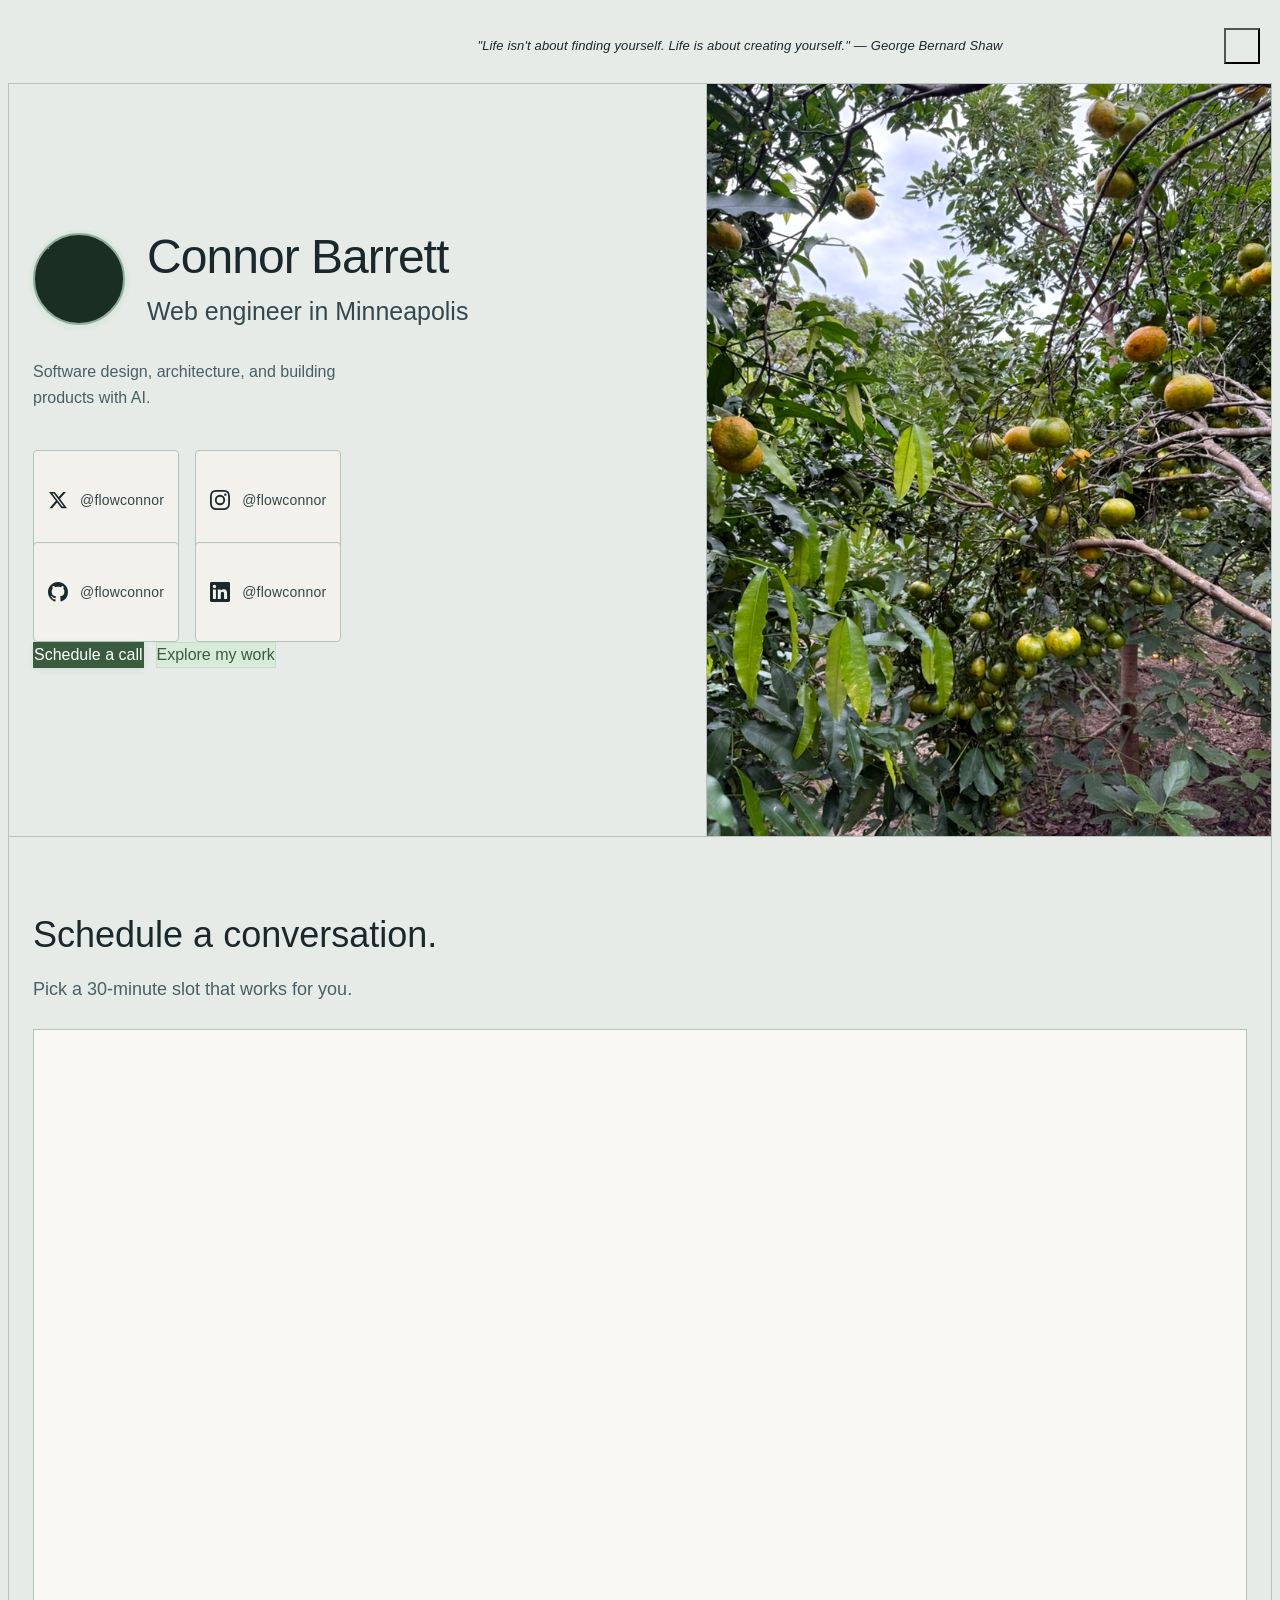
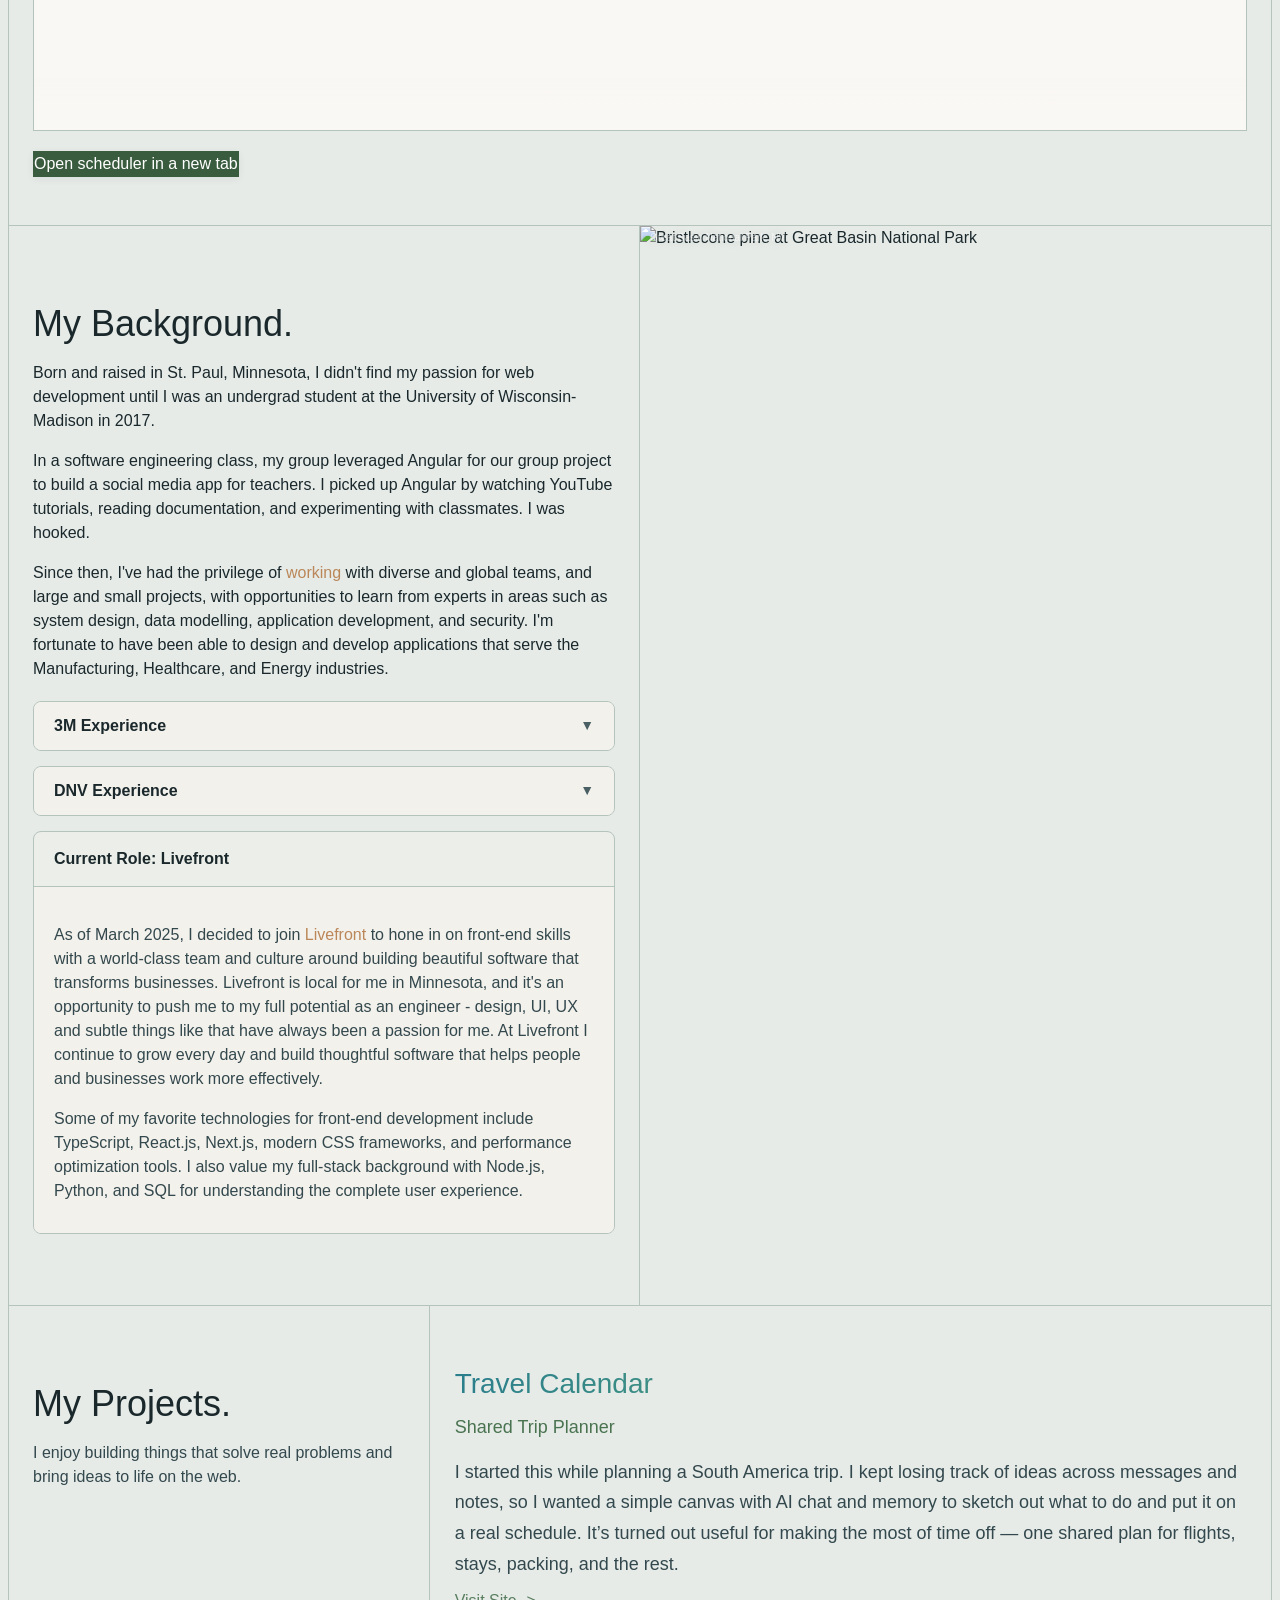
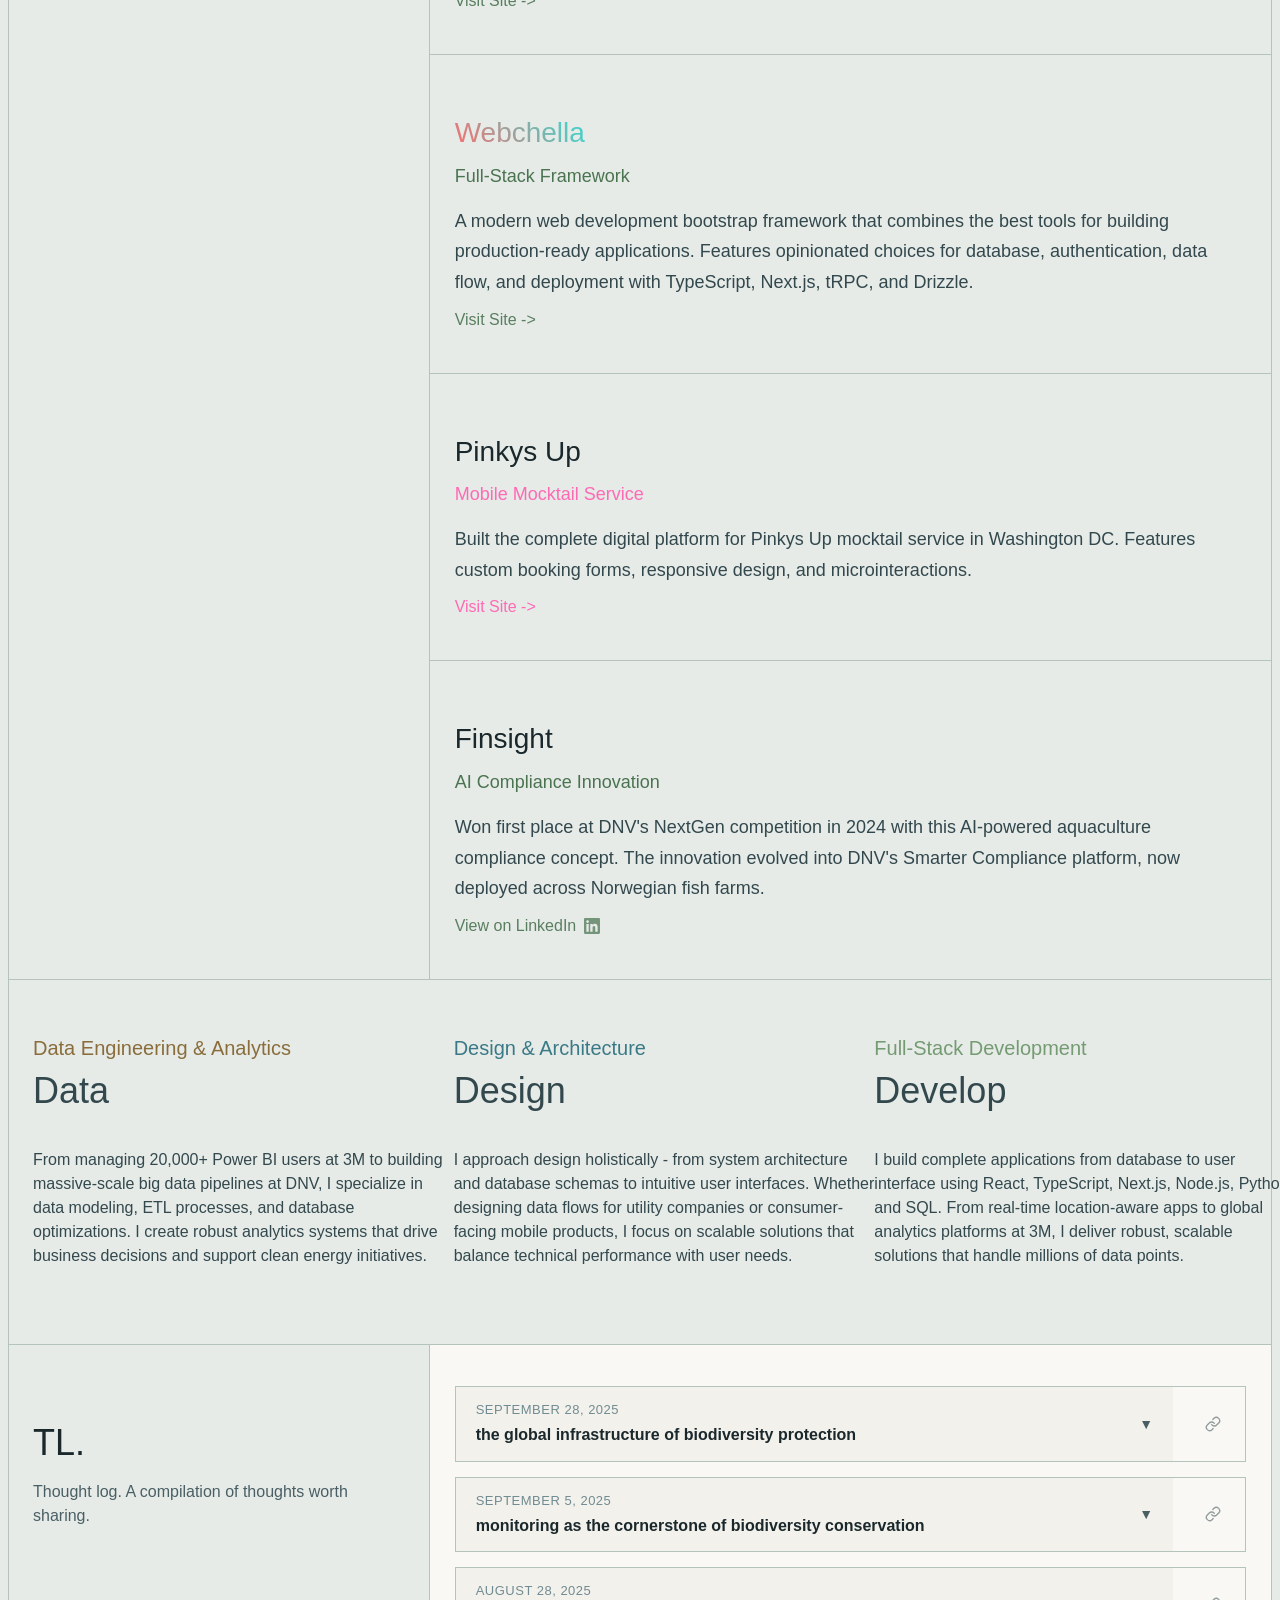
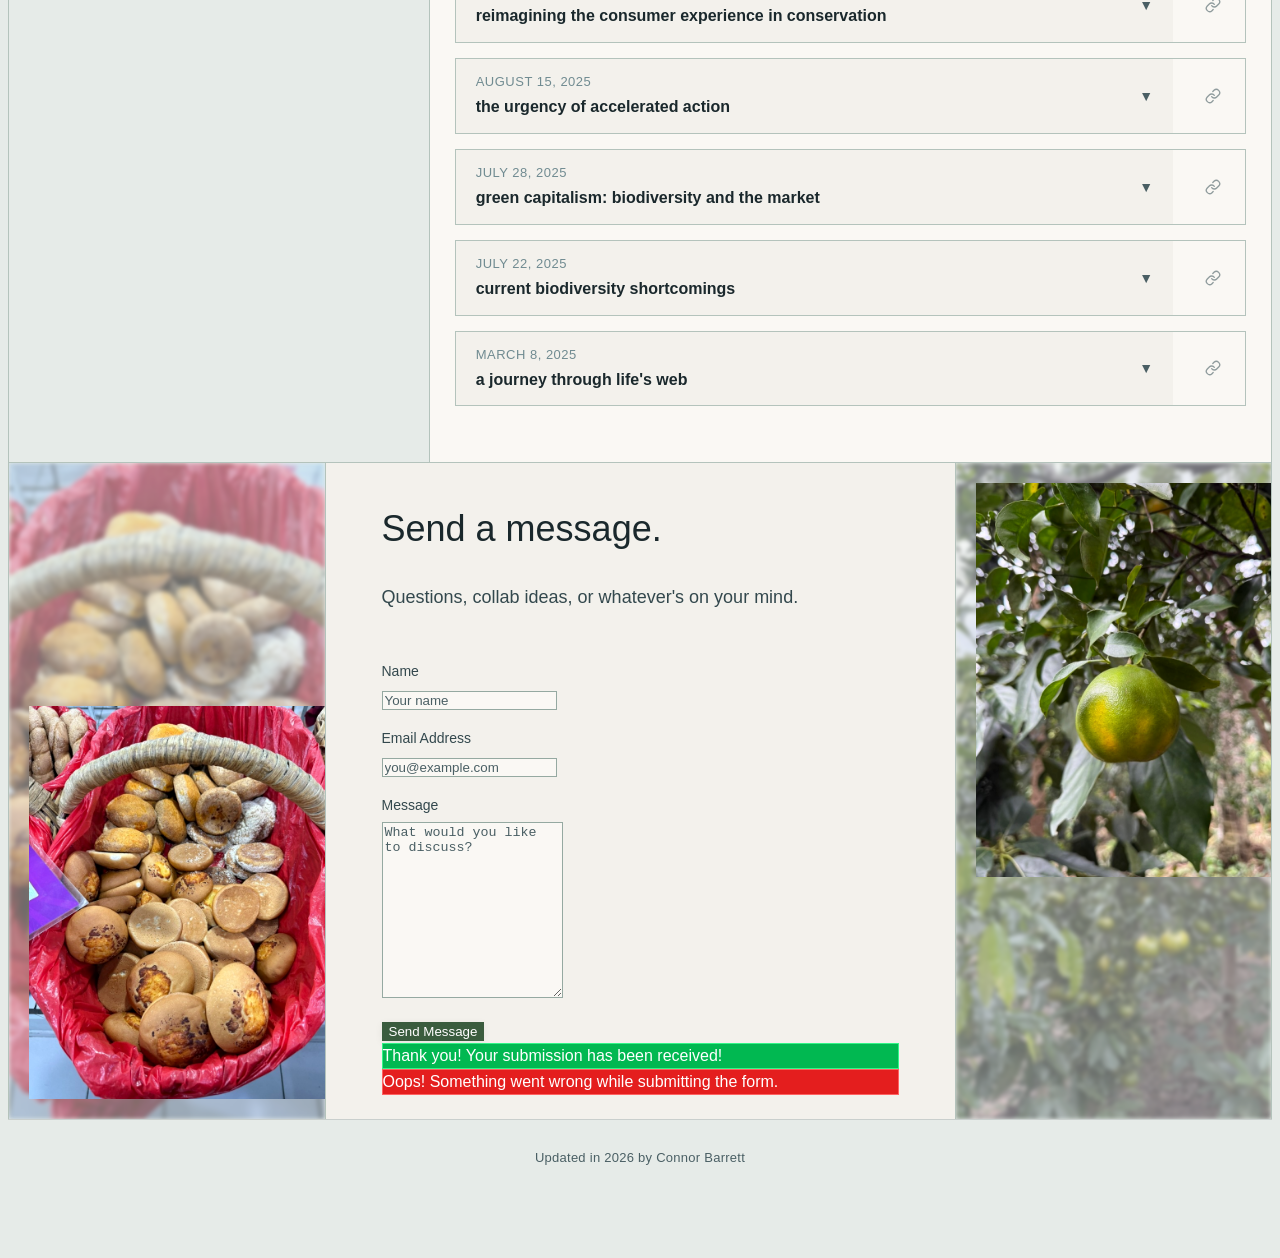
==== commit 95a8a878: "ship" ====
--- a/index.html
+++ b/index.html
@@ -106,12 +106,29 @@
 				<div class="container w-container">
 					<div class="w-layout-grid hero-grid">
 						<div id="w-node-b05ffe6e-9861-f0a0-88b8-6a9b6815ba67-07b22f1d" class="hero-content-wrapper">
-							<h1 class="heading">
-								Hi! I'm Connor.<br />
-								Web engineer based in Minneapolis, MN.
+							<h1 class="hero-heading">
+								<a
+									href="https://github.com/flowconnor"
+									class="hero-avatar-link"
+									target="_blank"
+									rel="noopener noreferrer"
+									aria-label="Connor Barrett on GitHub"
+								>
+									<img
+										src="images/IMG_1423.png"
+										alt=""
+										class="hero-avatar"
+										width="88"
+										height="88"
+									/>
+								</a>
+								<span class="hero-heading-text">
+									Connor Barrett
+									<span class="hero-heading-role">Web engineer in Minneapolis</span>
+								</span>
 							</h1>
 							<p class="hero-subtitle">
-								Passionate about system design and immersive user experiences
+								Software design, architecture, and building products with AI.
 							</p>
 							<div class="hero-social-links">
 								<a
@@ -169,22 +186,12 @@
 							</div>
 						</div>
 						<div id="w-node-_3d297790-9ebf-1802-712e-7ce66433e97b-07b22f1d" class="hero-image-wrapper hero-image-stack">
-							<div class="hero-stack-item">
-								<img
-									src="images/IMG_1423.png"
-									loading="eager"
-									alt="Tree frog on a leaf"
-									class="hero-image-stacked editorial-photo"
-								/>
-							</div>
-							<div class="hero-stack-item">
-								<img
-									src="images/hero-citrus-grove.jpg"
-									loading="lazy"
-									alt="Citrus grove in Colombia"
-									class="hero-image-stacked editorial-photo"
-								/>
-							</div>
+							<img
+								src="images/hero-citrus-grove.jpg"
+								loading="eager"
+								alt="Citrus on the tree in Colombia"
+								class="hero-image-stacked editorial-photo"
+							/>
 						</div>
 					</div>
 				</div>
--- a/css/light-theme.css
+++ b/css/light-theme.css
@@ -251,9 +251,80 @@
   justify-content: center;
 }
 
+#home-section .hero-heading {
+  display: flex;
+  align-items: center;
+  gap: 22px;
+  margin: 0 0 14px;
+  padding: 0;
+  cursor: default;
+}
+
+#home-section .hero-avatar-link {
+  flex-shrink: 0;
+  display: block;
+  width: 88px;
+  height: 88px;
+  border-radius: 50%;
+  overflow: hidden;
+  border: 2px solid var(--border-strong);
+  background-color: #1a2e22;
+  box-shadow:
+    0 0 0 3px var(--accent-soft),
+    var(--shadow-sm);
+  transition:
+    border-color 0.2s ease,
+    box-shadow 0.2s ease,
+    transform 0.2s ease;
+}
+
+#home-section .hero-avatar-link:hover {
+  border-color: var(--accent-cta);
+  box-shadow:
+    0 0 0 4px color-mix(in srgb, var(--accent-soft) 80%, transparent),
+    var(--shadow-md);
+  transform: scale(1.03);
+}
+
+#home-section .hero-avatar-link:focus-visible {
+  outline: 2px solid var(--accent-cta);
+  outline-offset: 3px;
+}
+
+#home-section .hero-avatar {
+  width: 100%;
+  height: 100%;
+  object-fit: cover;
+  object-position: center 35%;
+  display: block;
+  transform: scale(1.15);
+}
+
+#home-section .hero-heading-text {
+  font-size: clamp(2.25rem, 4.2vw, 3rem);
+  font-weight: 300;
+  line-height: 1.2;
+  letter-spacing: -0.02em;
+  color: var(--text-primary);
+}
+
+#home-section .hero-heading-role {
+  display: block;
+  margin-top: 0.4em;
+  font-size: 0.52em;
+  font-weight: 200;
+  line-height: 1.35;
+  letter-spacing: 0;
+  color: var(--text-secondary);
+}
+
 .hero-subtitle {
-  color: var(--text-secondary);
-  max-width: 34ch;
+  color: var(--text-muted);
+  max-width: 38ch;
+  font-size: 16px;
+  font-weight: 300;
+  line-height: 1.6;
+  margin: 0;
 }
 
 .hero-button-wrapper {
@@ -275,76 +346,22 @@
   overflow: hidden;
 }
 
-#home-section .hero-stack-item {
-  position: relative;
-  flex: 1 1 50%;
-  width: 100%;
-  min-height: 0;
-  min-width: 0;
-  overflow: hidden;
-}
-
-.editorial-photo,
-.hero-image-stacked {
-  filter: var(--photo-editorial);
-}
-
-#home-section .hero-image-stacked {
+#home-section .hero-image-wrapper.hero-image-stack > .hero-image-stacked {
+  flex: 1 1 auto;
   width: 100%;
   height: 100%;
+  min-height: 0;
   object-fit: cover;
+  object-position: center;
   display: block;
-  transform: scale(1.08);
+  filter: saturate(1) contrast(1.04) brightness(1.02);
+  transform: scale(1.05);
   transition: filter 0.35s ease, transform 0.35s ease;
 }
 
-.hero-stack-item:first-child .hero-image-stacked {
-  filter: grayscale(100%) contrast(1.08) brightness(1.04);
-  object-position: center 40%;
-}
-
-.hero-stack-item:last-child .hero-image-stacked {
-  filter: grayscale(100%) contrast(1.1) brightness(1.04);
-  object-position: center 55%;
-}
-
-#home-section .hero-image-wrapper.hero-image-stack:hover .hero-image-stacked {
-  filter: grayscale(25%) contrast(1.08) brightness(1.04);
-}
-
-/* Subtle blend at the seam between the two photos */
-#home-section .hero-stack-item::after {
-  content: '';
-  position: absolute;
-  inset: 0;
-  z-index: 1;
-  pointer-events: none;
-}
-
-#home-section .hero-stack-item:first-child::after {
-  background: linear-gradient(
-    180deg,
-    transparent 0%,
-    transparent 78%,
-    color-mix(in srgb, var(--bg-page) 18%, transparent) 100%
-  );
-}
-
-#home-section .hero-stack-item:last-child::after {
-  background: linear-gradient(
-    180deg,
-    color-mix(in srgb, var(--bg-page) 18%, transparent) 0%,
-    transparent 22%,
-    transparent 100%
-  );
-}
-
-#home-section .hero-stack-item:first-child {
-  background-color: #1a2e22;
-}
-
-#home-section .hero-image-stacked:hover {
-  transform: scale(1.08);
+#home-section .hero-image-wrapper.hero-image-stack > .hero-image-stacked:hover {
+  filter: saturate(1.05) contrast(1.06) brightness(1.03);
+  transform: scale(1.05);
 }
 
 .hero-image,
@@ -922,6 +939,15 @@
     border-bottom: 1px solid var(--border-default);
   }
 
+  #home-section .hero-heading {
+    gap: 14px;
+  }
+
+  #home-section .hero-avatar-link {
+    width: 68px;
+    height: 68px;
+  }
+
   #home-section .hero-subtitle {
     max-width: none;
   }
@@ -951,6 +977,19 @@
 @media screen and (max-width: 479px) {
   #home-section .hero-content-wrapper {
     padding: 68px 16px 32px;
+  }
+
+  #home-section .hero-avatar-link {
+    width: 60px;
+    height: 60px;
+    border-width: 2px;
+    box-shadow:
+      0 0 0 2px var(--accent-soft),
+      var(--shadow-sm);
+  }
+
+  #home-section .hero-heading {
+    gap: 14px;
   }
 
   .hero-social-links {
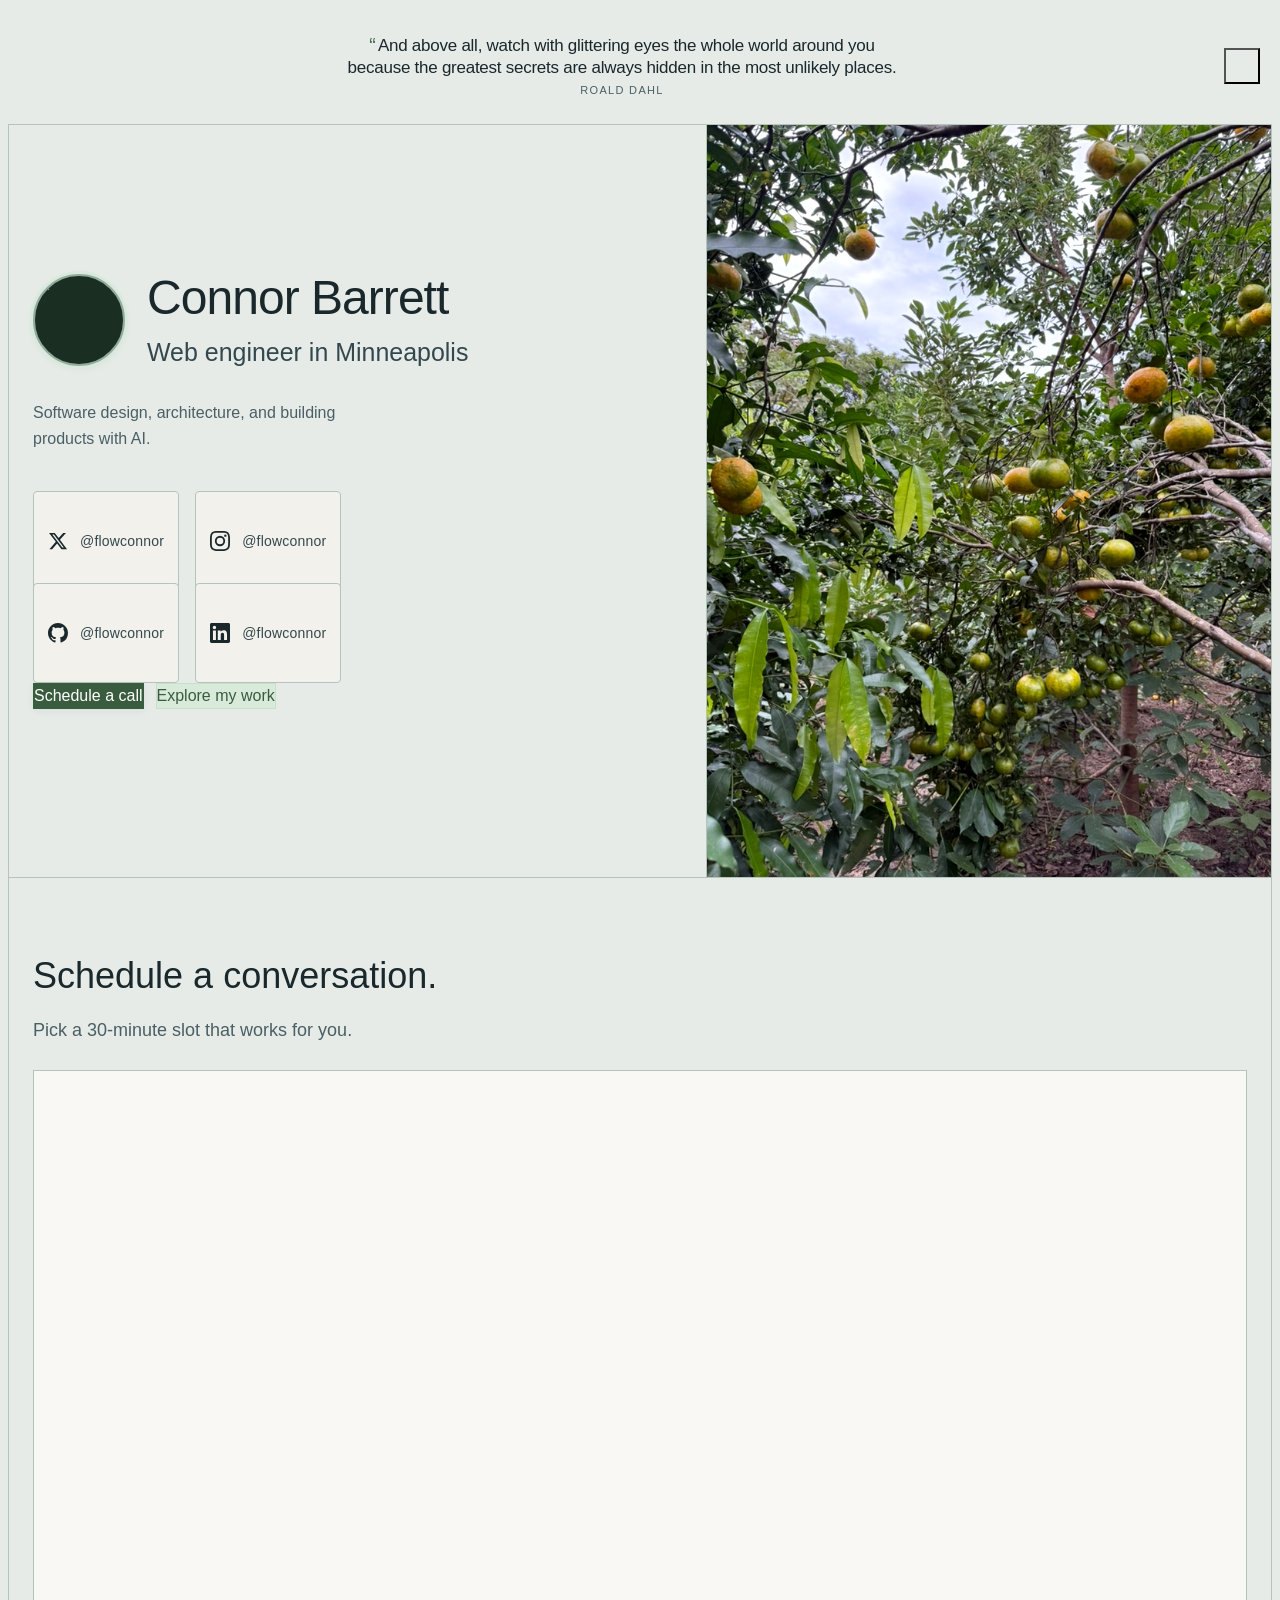
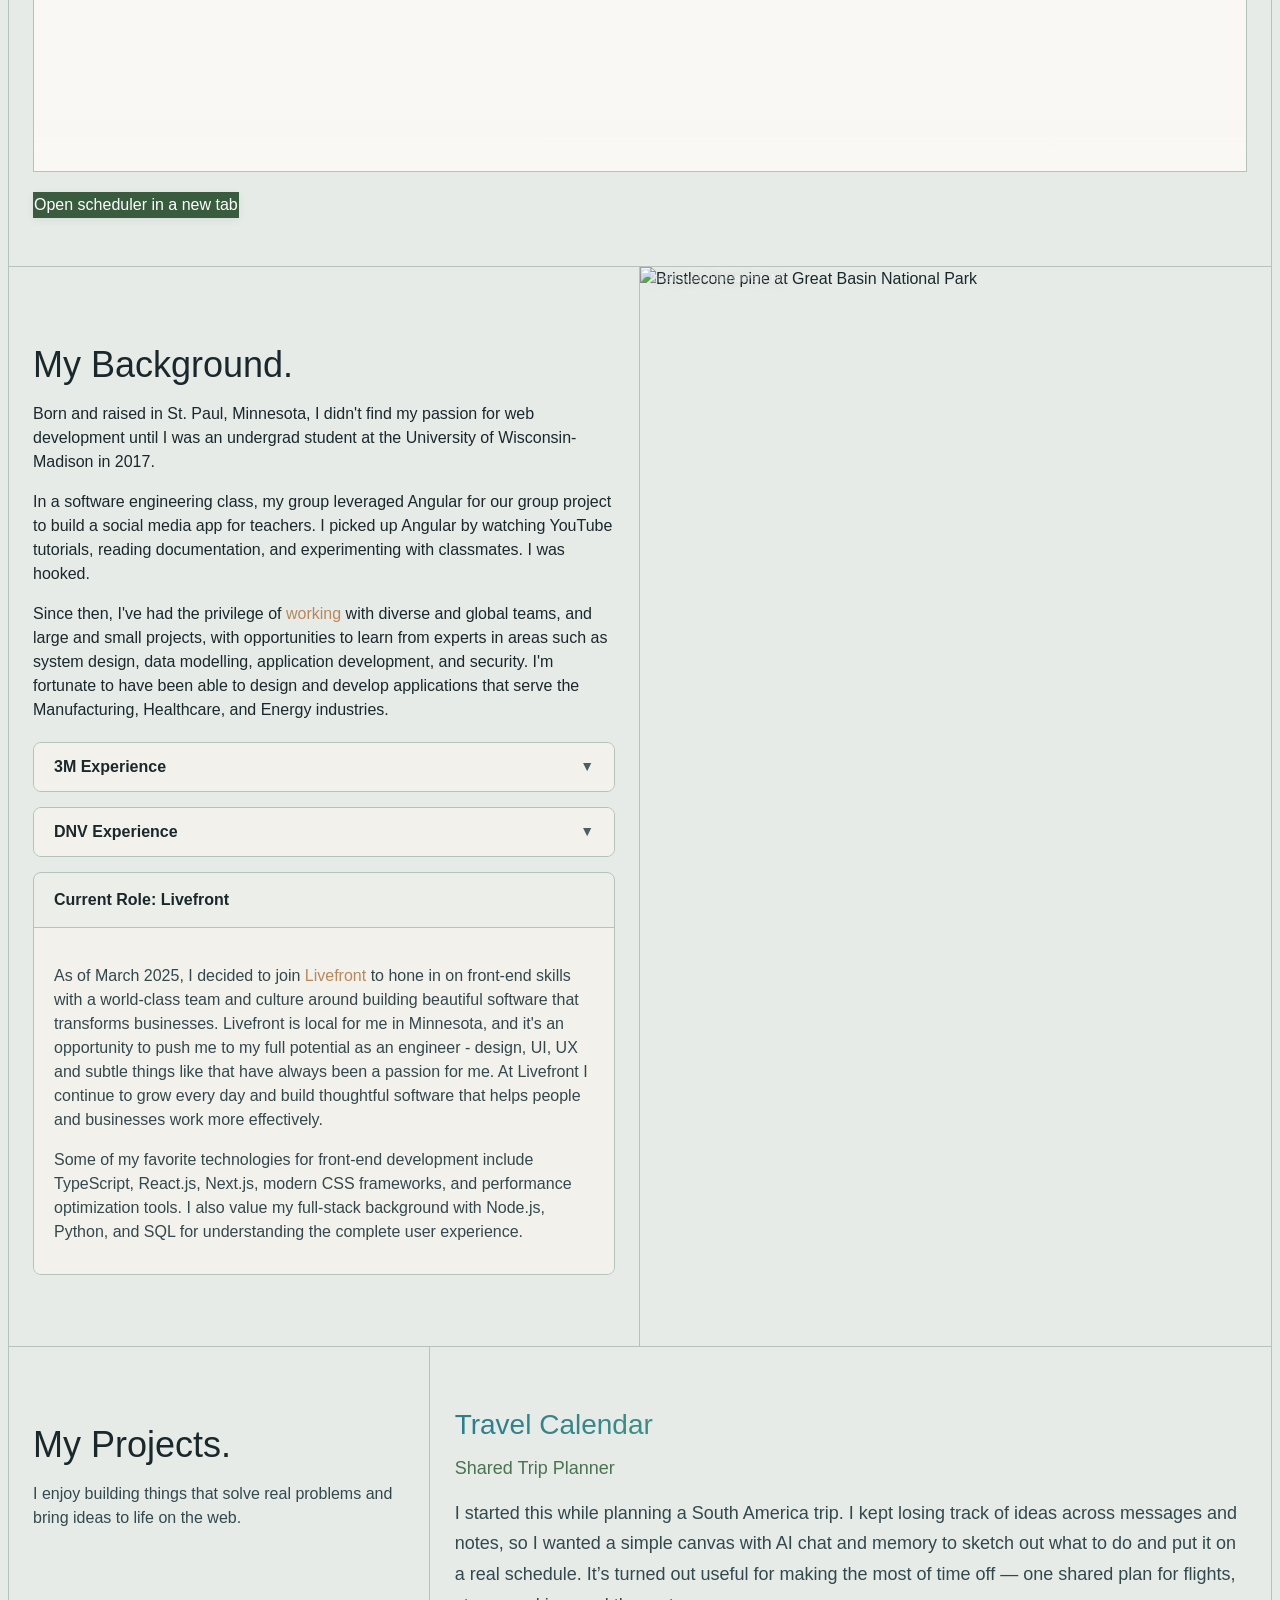
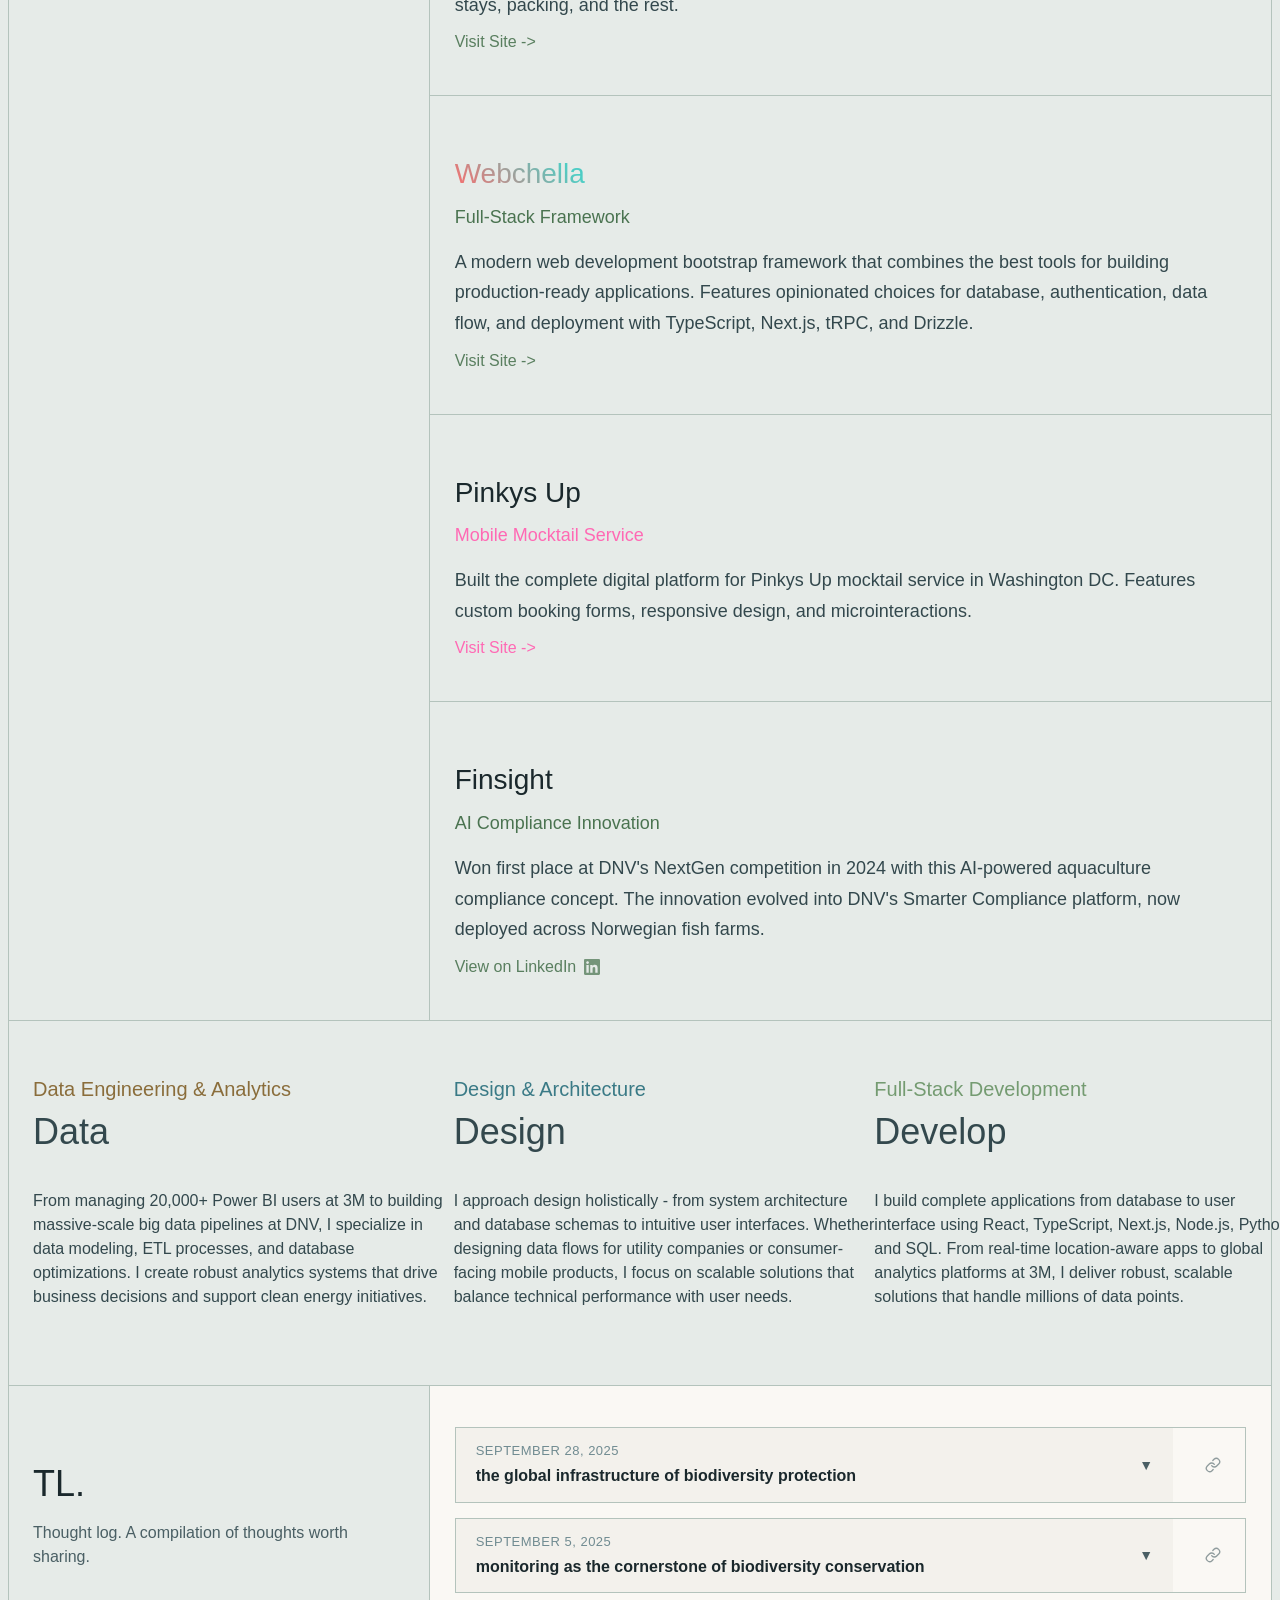
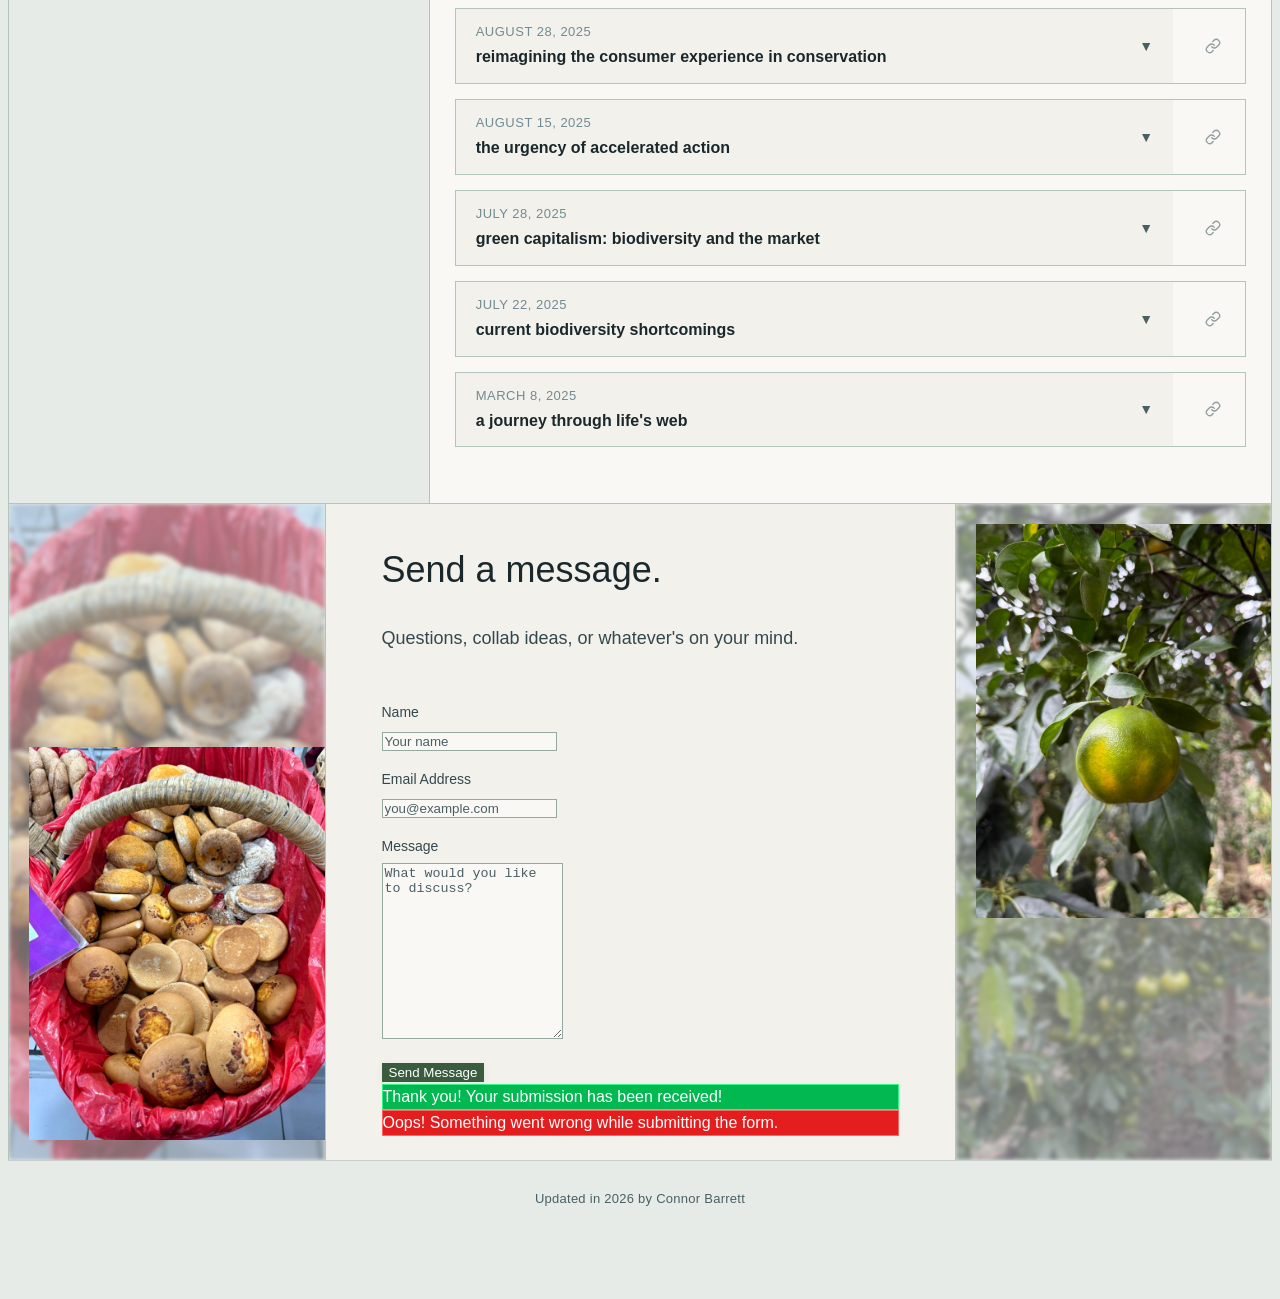
==== commit 5c393a2d: "quotes" ====
--- a/index.html
+++ b/index.html
@@ -39,7 +39,7 @@
 		<script src="https://ajax.googleapis.com/ajax/libs/webfont/1.6.26/webfont.js" type="text/javascript"></script>
 		<script type="text/javascript">
 			WebFont.load({
-				google: { families: ['Manrope:200,300'] },
+				google: { families: ['Manrope:200,300,400,500'] },
 			});
 		</script>
 		
@@ -69,9 +69,12 @@
 						<img src="images/Logo.svg" loading="lazy" alt="Connor Barrett Logo" class="logo" />
 					</a>
 					
-					<!-- Rotating Wisdom Quotes -->
-					<div class="nav-quote-wrapper">
-						<p id="nav-quote-text" class="nav-quote-text"></p>
+					<!-- One quote per visit -->
+					<div class="nav-quote-wrapper" aria-live="polite">
+						<blockquote id="nav-quote" class="nav-quote">
+							<p id="nav-quote-text" class="nav-quote-text"></p>
+							<cite id="nav-quote-author" class="nav-quote-author"></cite>
+						</blockquote>
 					</div>
 
 					<!-- Mobile Menu Toggle -->
@@ -2037,34 +2040,6 @@
 					console.error('Failed to copy link:', err);
 				});
 			}
-			// Rotating Quotes Logic
-			document.addEventListener('DOMContentLoaded', () => {
-				// Use the 'quotes' array from js/quotes.js
-				const quoteElement = document.getElementById('nav-quote-text');
-				if (!quoteElement || typeof quotes === 'undefined') return;
-
-				let currentQuoteIndex = Math.floor(Math.random() * quotes.length);
-
-				function showNextQuote() {
-					// Fade out
-					quoteElement.style.opacity = 0;
-
-					setTimeout(() => {
-						// Change text
-						quoteElement.textContent = quotes[currentQuoteIndex];
-						currentQuoteIndex = (currentQuoteIndex + 1) % quotes.length;
-						
-						// Fade in
-						quoteElement.style.opacity = 1;
-					}, 500); // Wait for fade out
-				}
-
-				// Initial quote
-				showNextQuote();
-
-				// Rotate every 15 seconds
-				setInterval(showNextQuote, 15000);
-			});
 		</script>
 	</body>
 </html>
--- a/css/connor-freelance-portfolio-23-24.webflow.css
+++ b/css/connor-freelance-portfolio-23-24.webflow.css
@@ -5179,64 +5179,24 @@
 }
 
 .nav-quote-wrapper {
-  position: absolute;
-  left: 0;
-  right: 0;
-  top: 50%;
-  transform: translateY(-50%);
-  width: 100%;
-  max-width: 100%;
-  text-align: center;
-  z-index: 0;
   display: flex;
   align-items: center;
   justify-content: center;
   pointer-events: none;
-  padding: 0 100px;
+  text-align: center;
 }
 
 .nav-quote-text {
   margin: 0;
   padding: 0;
-  color: var(--neutral-200);
-  font-size: 12px;
-  font-style: italic;
-  font-weight: 300;
-  opacity: 0;
-  transition: opacity 0.5s ease-in-out;
   white-space: normal;
   text-align: center;
   width: 100%;
-}
-
-@media screen and (max-width: 991px) {
-  .nav-quote-wrapper {
-    display: flex;
-    padding: 0 80px;
-  }
-}
-
-@media screen and (max-width: 767px) {
-  .nav-quote-wrapper {
-    padding: 0 60px;
-  }
-  .nav-quote-text {
-    font-size: 10px;
-  }
 }
 
 @media screen and (max-width: 479px) {
   .nav-quote-wrapper {
     display: flex;
-    padding: 0 50px;
-    left: 0;
-    right: 0;
-    transform: translateY(-50%);
-    max-width: none;
-  }
-  .nav-quote-text {
-    font-size: 10px;
-    line-height: 1.2;
   }
 
   .hero-social-links {
--- a/css/light-theme.css
+++ b/css/light-theme.css
@@ -42,6 +42,8 @@
   --accent-soft: #d8ead9;
   --accent-soft-hover: #c8dfc9;
   --accent-link: #4a7350;
+  --nav-quote-size: 17px;
+  --nav-quote-author-size: 11px;
   --photo-editorial: saturate(0.9) contrast(1.05) brightness(1.02);
 
   /* Legacy variable remap */
@@ -99,6 +101,35 @@
 }
 
 .navigation {
+  min-height: 0;
+}
+
+.container.navigation {
+  position: relative;
+  align-items: center;
+  flex-wrap: wrap;
+  gap: 10px 16px;
+  min-height: 88px;
+  padding-top: 14px;
+  padding-bottom: 14px;
+  container-type: inline-size;
+  container-name: site-nav;
+}
+
+.logo-link-block {
+  flex: 0 0 auto;
+  position: relative;
+  z-index: 2;
+}
+
+.nav-menu-button-wrapper {
+  flex: 0 0 auto;
+  margin-left: auto;
+  position: relative;
+  z-index: 2;
+}
+
+.navigation {
   border-bottom-color: var(--border-default);
   color: var(--text-primary);
 }
@@ -122,13 +153,120 @@
   color: var(--accent-cta);
 }
 
+.nav-quote-wrapper {
+  position: static !important;
+  top: auto !important;
+  left: auto !important;
+  right: auto !important;
+  transform: none !important;
+  box-sizing: border-box;
+  flex: 1 1 0;
+  min-width: 0;
+  width: auto;
+  max-width: none;
+  padding: 0 12px;
+  pointer-events: none;
+  z-index: 1;
+}
+
+.nav-quote {
+  margin: 0 auto;
+  padding: 0;
+  border: none;
+  box-sizing: border-box;
+  width: 100%;
+  max-width: 42rem;
+  opacity: 0;
+  transform: translateY(3px);
+  transition:
+    opacity 0.7s ease,
+    transform 0.7s ease;
+}
+
+.nav-quote.is-visible {
+  opacity: 1;
+  transform: translateY(0);
+}
+
 .nav-quote-text {
-  color: var(--text-primary);
+  margin: 0;
+  padding: 0;
+  color: var(--text-primary);
+  font-family: Manrope, Arial, sans-serif;
+  font-size: var(--nav-quote-size);
   font-weight: 400;
-  font-size: 13px;
-  letter-spacing: 0.01em;
-  line-height: 1.45;
-  text-shadow: none;
+  font-style: normal;
+  hyphens: auto;
+  letter-spacing: -0.015em;
+  line-height: 1.3;
+  overflow-wrap: break-word;
+  text-align: center;
+  text-wrap: balance;
+  word-break: normal;
+}
+
+.nav-quote-text::before {
+  content: '\201C';
+  margin-right: 0.12em;
+  color: var(--accent-cta);
+  font-size: 1.15em;
+  font-weight: 500;
+  line-height: 0;
+  opacity: 0.9;
+  vertical-align: -0.08em;
+}
+
+.nav-quote-author {
+  display: block;
+  margin-top: 5px;
+  color: var(--text-muted);
+  font-family: Manrope, Arial, sans-serif;
+  font-size: var(--nav-quote-author-size);
+  font-style: normal;
+  font-weight: 500;
+  letter-spacing: 0.12em;
+  line-height: 1.25;
+  text-align: center;
+  text-transform: uppercase;
+}
+
+@container site-nav (max-width: 720px) {
+  .nav-quote-wrapper {
+    flex: 1 1 100%;
+    order: 3;
+    padding: 2px 8px 0;
+  }
+
+  .nav-quote {
+    max-width: none;
+  }
+
+  .nav-quote-author {
+    margin-top: 4px;
+    letter-spacing: 0.1em;
+  }
+}
+
+@container site-nav (max-width: 480px) {
+  .container.navigation {
+    --nav-quote-size: 16px;
+    --nav-quote-author-size: 10px;
+    padding-top: 12px;
+    padding-bottom: 12px;
+    gap: 8px 12px;
+  }
+
+  .nav-quote-text {
+    line-height: 1.28;
+  }
+
+  .nav-quote-author {
+    letter-spacing: 0.08em;
+  }
+}
+
+.nav-quote-author:empty {
+  display: none;
 }
 
 .line {
@@ -964,9 +1102,8 @@
 }
 
 @media screen and (max-width: 767px) {
-  .nav-quote-text {
-    font-size: 12px;
-    font-weight: 500;
+  .nav-quote-author {
+    margin-top: 6px;
   }
 
   #home-section .hero-content-wrapper {
@@ -1019,9 +1156,13 @@
     width: 100%;
   }
 
-  .nav-quote-text {
-    font-size: 11px;
-    line-height: 1.35;
+  .nav-quote-text::before {
+    font-size: 1.45em;
+    margin-bottom: 0;
+  }
+
+  .nav-quote-author {
+    letter-spacing: 0.12em;
   }
 
   .cal-inline-host {
